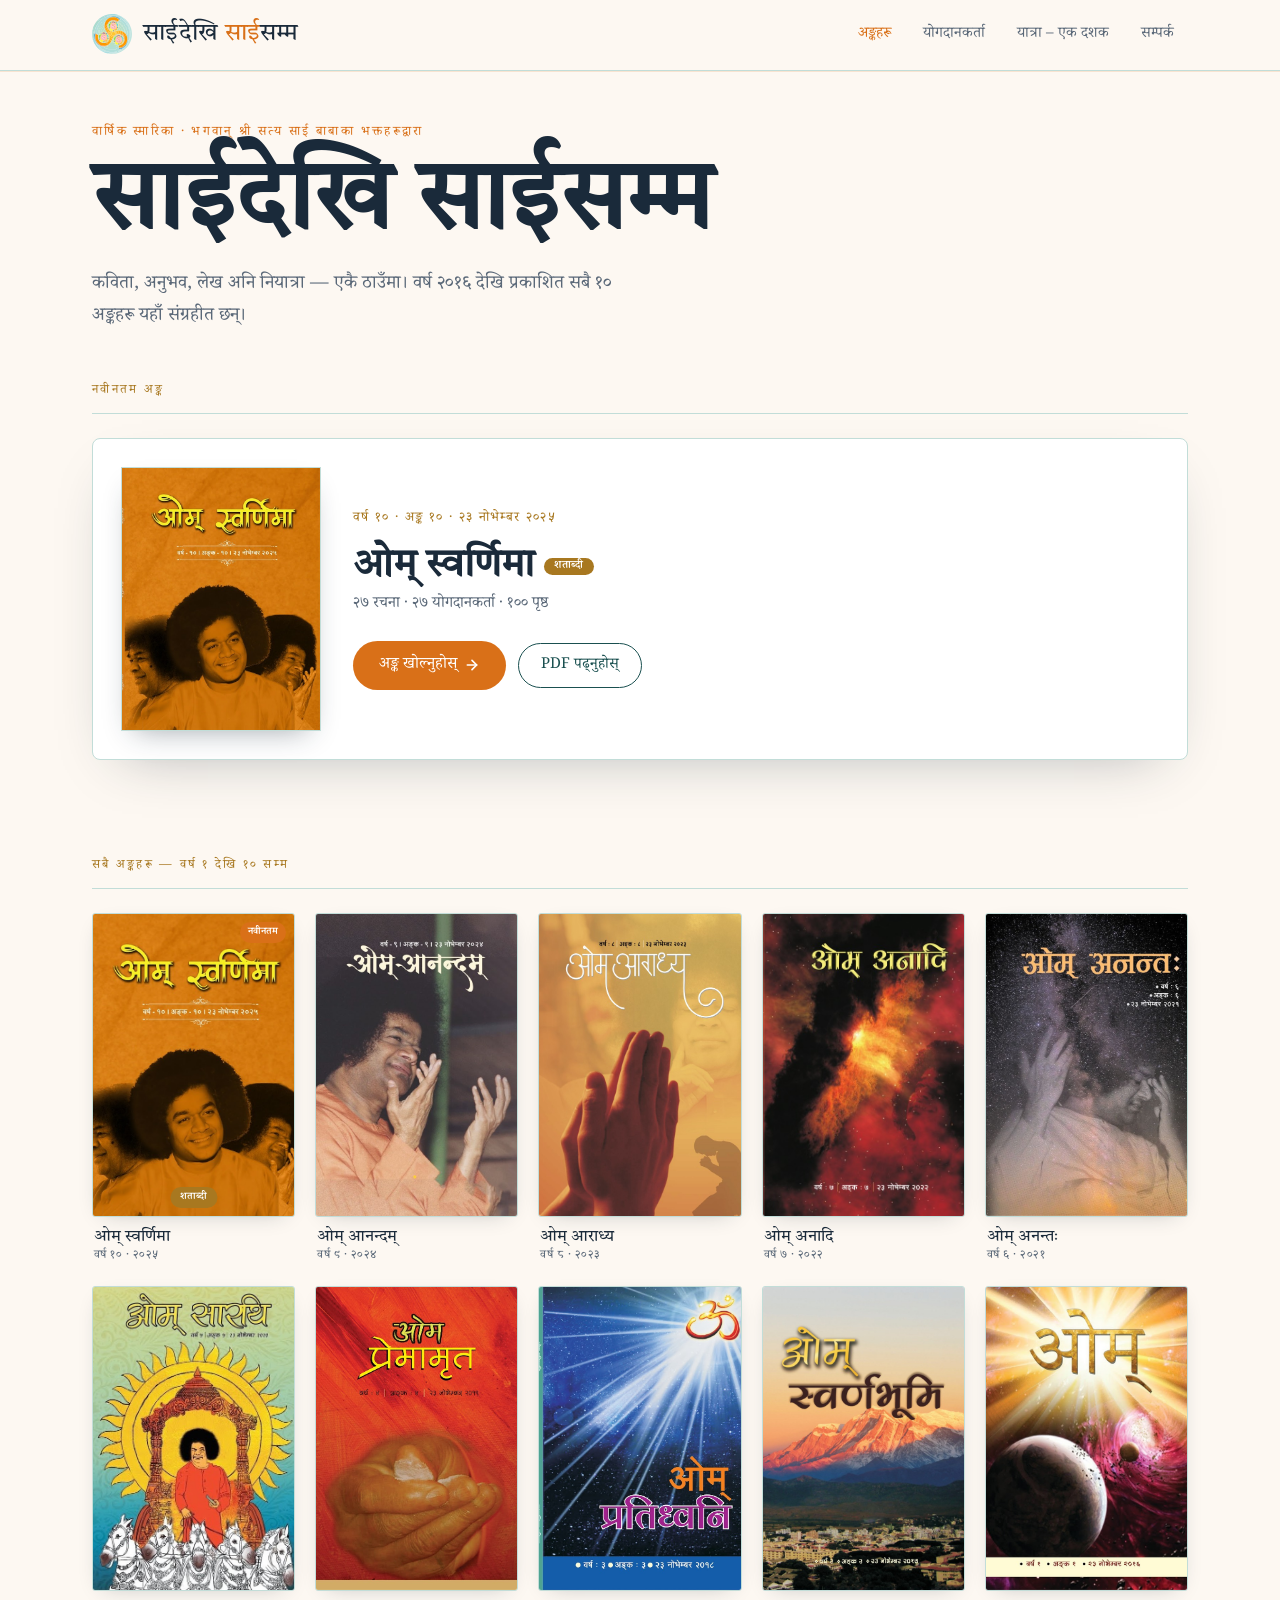
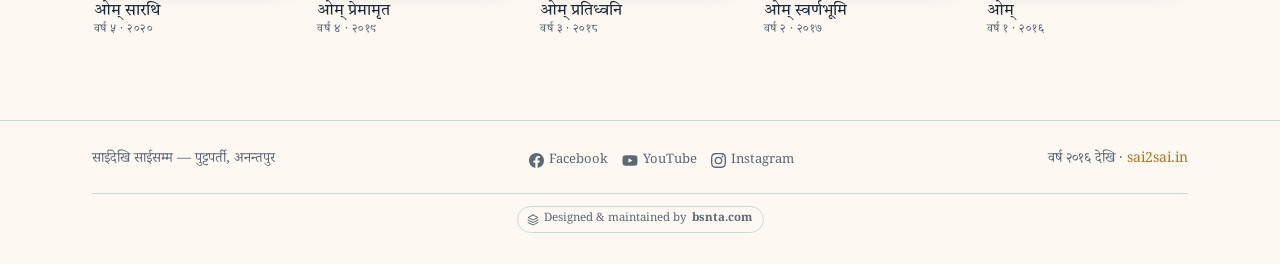
==== index.html @ 09e64514 "Add Contact Us page with spam-protected form - New "सम्पर्क" nav tab and #contact route - Form field" ====
<!DOCTYPE html>
<html lang="ne">
<head>
<!-- Google tag (gtag.js) -->
<script async src="https://www.googletagmanager.com/gtag/js?id=G-MQ3K1KY49F"></script>
<script>
  window.dataLayer = window.dataLayer || [];
  function gtag(){dataLayer.push(arguments);}
  gtag('js', new Date());

  gtag('config', 'G-MQ3K1KY49F');
</script>
<meta charset="UTF-8"/>
<meta name="viewport" content="width=device-width, initial-scale=1.0, viewport-fit=cover"/>
<meta name="description" content="साईदेखि साईसम्मको वार्षिक स्मारिका — भगवान् श्री सत्य साई बाबाका भक्तहरूका कविता, अनुभव, लेख अनि नियात्राको संग्रह। वर्ष २०१६ देखि प्रकाशित।"/>
<title>साईदेखि साईसम्म · sai2sai</title>
<link rel="icon" type="image/png" href="logo/sai2sai.png">
<link rel="preconnect" href="https://fonts.googleapis.com">
<link rel="preconnect" href="https://fonts.gstatic.com" crossorigin>
<link href="https://fonts.googleapis.com/css2?family=Tiro+Devanagari+Hindi:ital@0;1&family=Noto+Serif+Devanagari:wght@400;500;600;700&family=Fraunces:opsz,wght@9..144,500;9..144,600&display=swap" rel="stylesheet">
<style>
:root{
  --paper:#FDF8F2; --paper2:#EDF5F3; --card:#FFFFFF; --ink:#1A2A3A; --soft:#5A6878;
  --kumkum:#D97018; --indigo:#1A5050; --gold:#A87820; --line:#C2DDD8;
  --leaf:#3A8A50; --plum:#7040A0; --sky:#2870B8;
  --faint:rgba(26,42,58,.04);
}
*{box-sizing:border-box}
html{scroll-behavior:smooth}
body{margin:0;background:var(--paper);color:var(--ink);
  font-family:"Noto Serif Devanagari",serif;font-size:17.5px;line-height:1.7;-webkit-font-smoothing:antialiased}
@media(prefers-reduced-motion:reduce){html{scroll-behavior:auto}*{animation:none!important;transition:none!important}}
:focus-visible{outline:2px solid var(--kumkum);outline-offset:3px;border-radius:2px}
.deva-display{font-family:"Tiro Devanagari Hindi","Noto Serif Devanagari",serif}
.wrap{max-width:1140px;margin:0 auto;padding:0 22px}

/* ── Header ── */
header.site{
  border-bottom:2px solid var(--line);
  border-bottom-color:transparent;
  background:rgba(253,248,242,.96);
  backdrop-filter:blur(10px);
  position:sticky;top:0;z-index:200;
  box-shadow:0 1px 0 0 var(--line), 0 2px 0 0 rgba(217,112,24,.15);
}
.site-in{display:flex;align-items:center;justify-content:space-between;gap:14px;
  max-width:1140px;margin:0 auto;padding:14px 22px;flex-wrap:wrap}
.brand{display:flex;align-items:center;gap:11px;background:none;border:none;cursor:pointer;
  color:inherit;padding:0;font-family:inherit}
.logo-mark{flex-shrink:0;display:flex;align-items:center}
.mark{font-family:"Tiro Devanagari Hindi","Noto Serif Devanagari",serif;font-size:clamp(17px,2.2vw,24px);letter-spacing:.3px}
.mark .two{color:var(--kumkum)}
.mark-sub{font-family:"Tiro Devanagari Hindi",serif;font-size:18px;color:var(--indigo);
  border-left:1px solid var(--line);padding-left:11px;margin-left:2px}

/* ── Footer ── */
footer.site{border-top:1px solid var(--line);padding:28px 0;color:var(--soft);font-size:14px}
footer.site .wrap{display:flex;justify-content:space-between;align-items:center;gap:12px;flex-wrap:wrap}
footer a{color:var(--gold);text-decoration:none}
footer a:hover{text-decoration:underline}
.footer-social{display:flex;gap:14px;align-items:center}
.footer-social a{color:var(--soft);display:inline-flex;align-items:center;gap:5px;
  font-size:13px;transition:color .15s;text-decoration:none!important}
.footer-social a:hover{color:var(--kumkum)}
.footer-social svg{flex-shrink:0}

.designer-pill{display:inline-flex;align-items:center;gap:5px;font-size:11.5px;
  color:var(--soft);text-decoration:none!important;border:1px solid var(--line);
  border-radius:20px;padding:3px 11px 3px 9px;transition:background .15s,color .15s,border-color .15s}
.designer-pill:hover{background:rgba(168,120,32,.07);color:var(--gold)!important;border-color:var(--gold)}
.footer-designer{width:100%;text-align:center;margin-top:8px;padding-top:12px;border-top:1px solid var(--line)}

/* ── Genre chips ── */
.chip{display:inline-block;font-size:12.5px;line-height:1;padding:5px 10px 6px;
  border-radius:100px;letter-spacing:.02em;white-space:nowrap;
  font-family:"Noto Serif Devanagari",serif;font-weight:500}
.g-लेख{background:rgba(26,80,80,.10);color:var(--indigo)}
.g-कविता{background:rgba(217,112,24,.10);color:var(--kumkum)}
.g-अनुभव{background:rgba(58,138,80,.13);color:var(--leaf)}
.g-चिन्तन{background:rgba(168,120,32,.15);color:#8a6818}
.g-नियात्रा{background:rgba(40,112,184,.12);color:var(--sky)}
.g-अन्तर्वार्ता{background:rgba(112,64,160,.12);color:var(--plum)}
.g-सम्पादकीय,.g-प्रकाशकीय{background:rgba(90,104,120,.12);color:var(--soft)}

/* ── Buttons ── */
.btn{font-family:"Noto Serif Devanagari",serif;font-size:16px;background:var(--kumkum);
  color:#fff;border:none;padding:12px 26px;border-radius:100px;cursor:pointer;transition:.16s;
  display:inline-flex;align-items:center;gap:7px;text-decoration:none}
.btn:hover{background:#b85e10}
.btn-outline{font-family:"Noto Serif Devanagari",serif;font-size:15px;background:none;
  color:var(--indigo);border:1.5px solid var(--indigo);padding:10px 22px;border-radius:100px;
  cursor:pointer;transition:.16s;display:inline-flex;align-items:center;gap:6px;text-decoration:none}
.btn-outline:hover{background:var(--indigo);color:#fff}
.pdfbtn{font-family:"Noto Serif Devanagari",serif;font-size:15px;background:var(--indigo);
  color:#fff;border:none;padding:10px 22px;border-radius:100px;cursor:pointer;
  text-decoration:none;display:inline-flex;align-items:center;gap:6px}
.pdfbtn:hover{background:#0f3838}
button svg,a svg{vertical-align:-0.125em;flex-shrink:0}
.btn-row{display:flex;gap:12px;flex-wrap:wrap;align-items:center}
.back{background:none;border:none;color:var(--kumkum);font-family:"Noto Serif Devanagari",serif;
  font-size:15px;cursor:pointer;padding:4px 0;display:inline-flex;align-items:center;gap:4px}
.back:hover{text-decoration:underline}

/* ── Animation ── */
.fade{animation:fadeIn .34s ease}
@keyframes fadeIn{from{opacity:0;transform:translateY(6px)}to{opacity:1;transform:none}}

/* ══════════════ SHELF ══════════════ */
.shelf-hero{padding:52px 0 36px}
.kicker{font-size:13px;letter-spacing:.18em;color:var(--kumkum);margin:0 0 12px;text-transform:uppercase}
.shelf-hero h1{font-family:"Tiro Devanagari Hindi",serif;font-size:clamp(52px,8vw,96px);
  line-height:1;margin:0;letter-spacing:.5px}
.shelf-hero .lead{max-width:56ch;color:var(--soft);margin:18px 0 0;font-size:18.5px}

/* Featured card */
.feat-card{display:grid;grid-template-columns:200px 1fr;gap:32px;
  background:var(--card);border:1px solid var(--line);border-radius:8px;
  box-shadow:0 20px 56px -30px rgba(26,42,58,.38);padding:28px;
  align-items:center;margin-bottom:40px}
.feat-card .cov{width:100%;display:block;border:1px solid var(--line);
  box-shadow:0 12px 28px -14px rgba(26,42,58,.45)}
.feat-card h2{font-family:"Tiro Devanagari Hindi",serif;font-size:38px;margin:0 0 6px;line-height:1.05}
.feat-card .vol-label{font-size:13.5px;letter-spacing:.1em;color:var(--gold);margin:0 0 16px}
.feat-card .stats{color:var(--soft);font-size:15.5px;margin:0 0 22px}

/* Badges */
.badge{display:inline-block;font-size:11px;padding:3px 10px;border-radius:100px;
  letter-spacing:.06em;margin-left:10px;vertical-align:middle;
  font-family:"Noto Serif Devanagari",serif;font-weight:600}
.badge-new{background:var(--kumkum);color:#fff}
.badge-centenary{background:var(--gold);color:#fff}

/* Volume grid */
.vols-section{padding-bottom:80px}
.section-label{font-size:12.5px;letter-spacing:.18em;color:var(--gold);
  border-bottom:1px solid var(--line);padding-bottom:10px;margin-bottom:24px;text-transform:uppercase}
.vols-grid{display:grid;grid-template-columns:repeat(5,1fr);gap:20px}
.vol-card{background:none;border:none;cursor:pointer;padding:0;
  text-align:left;font-family:inherit;color:inherit;display:flex;flex-direction:column}
.vol-card:hover .vol-thumb{transform:translateY(-4px);box-shadow:0 18px 44px -18px rgba(26,42,58,.45)}
.vol-thumb{width:100%;aspect-ratio:2/3;background:var(--paper2);border:1px solid var(--line);
  overflow:hidden;transition:transform .22s,box-shadow .22s;border-radius:3px;
  box-shadow:0 6px 22px -12px rgba(26,42,58,.32);position:relative}
.vol-thumb img{width:100%;height:100%;object-fit:cover;display:block}
.vol-sticker{position:absolute;top:8px;right:8px;font-size:10px;padding:3px 8px;
  border-radius:100px;font-family:"Noto Serif Devanagari",serif;font-weight:600}
.vol-sticker-c{position:absolute;bottom:8px;left:50%;transform:translateX(-50%);
  font-size:10px;padding:3px 10px;border-radius:100px;
  font-family:"Noto Serif Devanagari",serif;font-weight:600;white-space:nowrap}
.vol-info-chip{padding:10px 2px 0}
.vol-info-chip .vi-num{font-family:"Tiro Devanagari Hindi",serif;font-size:16px;color:var(--ink);line-height:1.25}
.vol-info-chip .vi-year{font-size:12px;color:var(--soft);letter-spacing:.04em}
.vol-info-chip .vi-tag{font-size:11px;color:var(--leaf);margin-top:3px;letter-spacing:.01em}

/* ══════════════ VOLUME VIEW ══════════════ */
.back-bar{padding:16px 0 4px}
.reader{display:grid;grid-template-columns:360px 1fr;gap:40px;
  padding:6px 0 80px;align-items:start}
.toc{position:sticky;top:68px;max-height:calc(100vh - 88px);
  overflow-y:auto;scrollbar-width:thin;scrollbar-color:var(--line) transparent}
.toc .yr{font-family:"Tiro Devanagari Hindi",serif;font-size:34px;line-height:1.1;color:var(--ink)}
.toc .vr{font-size:13px;letter-spacing:.1em;color:var(--gold);margin:4px 0 6px}
.toc .meta{font-size:14px;color:var(--soft);margin-bottom:14px}
.toc-actions{display:flex;gap:8px;margin-bottom:16px;flex-wrap:wrap}
.toc-label{font-size:12px;letter-spacing:.18em;color:var(--gold);
  border-bottom:1px solid var(--line);padding-bottom:8px;margin:16px 0 4px;text-transform:uppercase}
.toc-list{list-style:none;margin:0;padding:0}
.ti{border:none;background:none;width:100%;text-align:left;font-family:inherit;color:inherit;
  cursor:pointer;padding:9px 10px 10px 12px;display:grid;
  grid-template-columns:32px 1fr;gap:10px;border-left:2px solid transparent;transition:.14s}
.ti:hover{background:var(--paper2)}
.ti[aria-current="true"]{border-left-color:var(--kumkum);background:var(--paper2)}
.ti .pg{font-family:"Tiro Devanagari Hindi",serif;font-size:15px;color:var(--gold);
  text-align:right;padding-top:2px}
.ti .tt{font-size:15.5px;line-height:1.35}
.ti .au{display:block;font-size:13px;color:var(--soft);margin-top:2px}
.ti .cw{display:flex;align-items:baseline;gap:8px;flex-wrap:wrap}

/* Colophon — field list in the credits card */
.colophon{margin:0;padding:0}
.colo-row{padding:6px 0;border-bottom:1px solid var(--line);display:flex;flex-direction:column;gap:2px}
.colo-key{font-size:10px;letter-spacing:.14em;color:var(--gold);text-transform:uppercase;
  font-family:"Noto Serif Devanagari",serif}
.colo-val{font-size:13px;color:var(--ink);line-height:1.5}
/* Credits card — separate block below the article, pinned to the right column */
.reader-colo{grid-column:2;padding:18px clamp(14px,3vw,32px) 20px;
  border:1px solid var(--line);border-radius:6px;background:var(--paper2)}
/* Colophon inside no-articles panel */
.na-body .colophon{margin-top:20px;padding-top:16px;border-top:1px solid var(--line)}

/* Article page */
.page{background:var(--card);border:1px solid var(--line);border-radius:6px;
  box-shadow:0 18px 50px -30px rgba(26,42,58,.38);
  padding:28px clamp(16px,3.5vw,42px) 32px;scroll-margin-top:76px}

/* Minimal article prev/next nav */
.art-nav{display:flex;justify-content:space-between;gap:10px;
  margin-top:22px;padding-top:14px;border-top:1px solid var(--line)}
.art-navbtn{background:none;border:none;color:var(--soft);cursor:pointer;
  font-family:"Noto Serif Devanagari",serif;font-size:13px;padding:2px 0;
  display:flex;align-items:center;gap:5px;transition:color .15s;max-width:47%;line-height:1.35}
.art-navbtn:hover:not(:disabled){color:var(--kumkum)}
.art-navbtn:disabled{opacity:.22;cursor:default;pointer-events:none}
.art-navbtn .ant{overflow:hidden;text-overflow:ellipsis;white-space:nowrap}
.art-navbtn.next{text-align:right;justify-content:flex-end}
.art-head{border-bottom:1px solid var(--line);padding-bottom:24px;margin-bottom:28px;overflow:hidden}
.art-pg{float:right;font-family:"Tiro Devanagari Hindi",serif;color:var(--gold);font-size:16px}
.art-title{font-family:"Tiro Devanagari Hindi",serif;font-size:clamp(26px,4.2vw,44px);
  line-height:1.12;margin:14px 0 14px;letter-spacing:.3px}
.art-by{font-size:18px;color:var(--indigo)}
.art-by b{font-family:"Tiro Devanagari Hindi",serif;font-weight:400}
.art-place{color:var(--soft);font-size:15px;margin-top:2px}

/* PDF view within article */
.pdf-view{display:flex;flex-direction:column;align-items:center;gap:16px;
  padding:36px 0 28px;text-align:center}
.pdf-icon{opacity:.45;line-height:1;display:flex;justify-content:center;color:var(--kumkum)}
.pdf-note{font-size:15.5px;color:var(--soft);max-width:46ch;line-height:1.65;margin:0}

/* No-content panel */
.no-articles{padding:40px 32px;background:var(--card);border:1px solid var(--line);border-radius:6px;
  box-shadow:0 18px 50px -30px rgba(26,42,58,.38);display:flex;gap:34px;align-items:flex-start}
.na-cover{flex-shrink:0;width:160px}
.na-cover img{width:100%;display:block;border:1px solid var(--line);
  box-shadow:0 8px 20px -12px rgba(26,42,58,.40)}
.na-body h2{font-family:"Tiro Devanagari Hindi",serif;font-size:34px;margin:0 0 6px;line-height:1.1}
.na-label{font-size:13.5px;letter-spacing:.1em;color:var(--gold);margin-bottom:4px}
.na-desc{font-size:16px;color:var(--soft);line-height:1.65;margin:0 0 22px}
.na-soon{margin-top:28px;padding-top:24px;border-top:1px solid var(--line);
  display:flex;gap:18px;align-items:flex-start}
.na-soon .om{font-family:"Tiro Devanagari Hindi",serif;font-size:36px;
  color:var(--kumkum);opacity:.35;line-height:1;flex-shrink:0}
.na-soon-text h3{font-family:"Tiro Devanagari Hindi",serif;font-size:22px;color:var(--ink);margin:0 0 6px}
.na-soon-text p{font-size:15px;color:var(--soft);margin:0;line-height:1.6}


/* ══════════════ CONTRIBUTORS ══════════════ */
.contrib{display:grid;grid-template-columns:280px 1fr;gap:40px;padding:16px 0 80px;align-items:start}
.az{position:sticky;top:68px}
.az h2{font-family:"Tiro Devanagari Hindi",serif;font-size:32px;margin:0 0 4px}
.az .hint{color:var(--soft);font-size:14px;margin:0 0 16px;line-height:1.6}
.az-list{list-style:none;margin:0;padding:0;
  max-height:calc(100vh - 260px);overflow-y:auto;scrollbar-width:thin;scrollbar-color:var(--line) transparent}
.azi{border:none;background:none;width:100%;text-align:left;cursor:pointer;color:inherit;
  font-family:inherit;padding:10px 0;border-bottom:1px solid var(--line);transition:.14s;
  display:flex;justify-content:space-between;align-items:baseline;gap:8px}
.azi:hover{padding-left:6px;color:var(--kumkum)}
.azi[aria-current="true"]{color:var(--kumkum)}
.azi .nm{font-family:"Tiro Devanagari Hindi",serif;font-size:18px}
.azi .ct{font-size:12px;color:var(--soft);white-space:nowrap}
.azi .pl{font-size:12.5px;color:var(--soft);flex-shrink:0;max-width:120px;overflow:hidden;text-overflow:ellipsis;white-space:nowrap}
.mala{display:flex;flex-direction:column;gap:4px}
.who{font-family:"Tiro Devanagari Hindi",serif;font-size:36px;margin:0 0 2px;line-height:1.1}
.who-pl{color:var(--soft);font-size:15px;margin:0 0 2px}
.who-n{font-size:14px;color:var(--gold);letter-spacing:.06em;margin:0 0 22px}
.thread{display:flex;flex-direction:column;gap:12px}
.bead{background:var(--card);border:1px solid var(--line);padding:16px 20px;
  text-align:left;cursor:pointer;font-family:inherit;color:inherit;transition:.15s;
  border-radius:5px;width:100%}
.bead:hover{border-color:var(--kumkum);box-shadow:0 4px 14px -8px rgba(217,112,24,.28)}
.bt{font-family:"Tiro Devanagari Hindi",serif;font-size:20px;margin:6px 0 6px;line-height:1.25}
.bm{font-size:13px;color:var(--soft)}

/* ══════════════ RESPONSIVE ══════════════ */
/* TOC list section — groups label + article list */
.toc-list-section{margin-top:18px}

@media(max-width:960px){
  .vols-grid{grid-template-columns:repeat(3,1fr);gap:14px}
  /* Dissolve <aside class="toc"> so its children become flex items of .reader */
  .reader{display:flex;flex-direction:column;gap:20px;padding:6px 0 60px}
  .toc{display:contents}
  /* Article comes before the TOC list on mobile */
  .page{order:5}
  .reader-colo{order:6}
  .toc-list-section{order:10;margin-top:0;border-top:1px solid var(--line);padding-top:16px}
  .contrib{grid-template-columns:1fr}
  .az{position:static}
  .az-list{max-height:280px}
}
@media(max-width:640px){
  .vols-grid{grid-template-columns:repeat(2,1fr);gap:12px}
  .feat-card{grid-template-columns:110px 1fr;gap:16px;padding:18px}
  .feat-card h2{font-size:22px}
  .no-articles{flex-direction:column}
  .na-cover{width:120px}
  .shelf-hero{padding:36px 0 24px}
  .nav-journey-label{display:none}
  .nav-journey-short{display:inline!important}
}

/* ══════════════ PDF READER ══════════════ */
.pdf-layout{display:grid;grid-template-columns:1fr 300px;grid-template-rows:1fr;height:calc(100vh - 62px);overflow:hidden}
.pdf-main{grid-column:1;grid-row:1}
.pdf-sidebar{grid-column:2;grid-row:1;overflow:hidden;border-left:1px solid var(--line);background:var(--card);display:flex;flex-direction:column}
.pdf-sb-head{padding:16px 18px 12px;border-bottom:1px solid var(--line);flex-shrink:0}
.pdf-sb-title{font-family:"Tiro Devanagari Hindi",serif;font-size:16px;color:var(--ink);margin:0 0 3px;line-height:1.2}
.pdf-sb-sub{font-size:13px;color:var(--soft);margin:0}
.pdf-sb-filter{padding:10px 14px;border-bottom:1px solid var(--line);flex-shrink:0}
.pdf-sb-filter select{width:100%;font-size:13.5px;padding:6px 10px;border:1px solid var(--line);
  border-radius:8px;background:var(--paper);color:var(--ink);font-family:"Noto Serif Devanagari",serif}
.pdf-toc{list-style:none;margin:0;padding:6px 0;overflow-y:auto;flex:1;
  scrollbar-width:thin;scrollbar-color:var(--line) transparent;
  -webkit-overflow-scrolling:touch}
.pdf-tg{padding:10px 16px 4px;font-size:11px;letter-spacing:.14em;color:var(--gold);
  text-transform:uppercase;font-family:"Noto Serif Devanagari",serif;flex-shrink:0}
.pdf-ti{display:flex;align-items:flex-start;gap:10px;padding:9px 14px 9px 12px;
  cursor:pointer;border:none;background:none;width:100%;text-align:left;
  border-left:3px solid transparent;transition:.15s;color:inherit;font-family:inherit}
.pdf-ti:hover{background:var(--faint)}
.pdf-ti[aria-current="true"]{background:rgba(217,112,24,.08);border-left-color:var(--kumkum)}
.pdf-ti-body{flex:1;min-width:0}
.pdf-ti-title{font-size:14px;color:var(--ink);line-height:1.35;font-family:"Noto Serif Devanagari",serif}
.pdf-ti-auth{font-size:12px;color:var(--soft);margin-top:2px;white-space:nowrap;overflow:hidden;text-overflow:ellipsis}
.pdf-ti-pg{font-size:13px;color:var(--gold);flex-shrink:0;font-variant-numeric:tabular-nums;padding-top:1px}

.pdf-main{display:flex;flex-direction:column;overflow:hidden}
.pdf-bar{display:flex;align-items:center;gap:8px;padding:9px 14px;
  border-bottom:1px solid var(--line);background:var(--card);flex-shrink:0;flex-wrap:wrap}
.pdf-back{background:none;border:1px solid var(--line);color:var(--soft);
  font-size:13.5px;padding:5px 12px;border-radius:6px;cursor:pointer;
  font-family:"Noto Serif Devanagari",serif;transition:.15s;white-space:nowrap;
  display:inline-flex;align-items:center;gap:5px}
.pdf-back:hover{border-color:var(--ink);color:var(--ink)}
.pdf-pgnav{display:flex;align-items:center;gap:5px;margin-left:auto}
.pdf-pgbtn{width:30px;height:30px;border-radius:7px;border:1px solid var(--line);
  background:var(--card);color:var(--ink);cursor:pointer;font-size:17px;
  display:flex;align-items:center;justify-content:center;transition:.15s;line-height:1}
@media(hover:hover){.pdf-pgbtn:hover:not(:disabled){background:var(--indigo);color:#fff;border-color:var(--indigo)}}
.pdf-pgbtn:active:not(:disabled){background:var(--indigo);color:#fff;border-color:var(--indigo)}
.pdf-pgbtn:disabled{opacity:.28;cursor:default}
.pdf-pginput{width:46px;text-align:center;border:1px solid var(--line);border-radius:6px;
  padding:5px 4px;font-size:14px;background:var(--paper);color:var(--ink);
  font-family:"Noto Serif Devanagari",serif}
.pdf-pgtotal{font-size:13.5px;color:var(--soft);white-space:nowrap}
.pdf-zoom{display:flex;align-items:center;gap:5px;margin-left:10px}
.pdf-zbtn{width:28px;height:28px;border-radius:6px;border:1px solid var(--line);
  background:var(--card);color:var(--ink);cursor:pointer;font-size:15px;
  display:flex;align-items:center;justify-content:center;transition:.15s;line-height:1}
@media(hover:hover){.pdf-zbtn:hover{background:var(--paper2)}}
.pdf-zbtn:active{background:var(--paper2)}
.pdf-zlabel{font-size:12.5px;color:var(--soft);min-width:38px;text-align:center}
.pdf-fitbtn{font-size:11px;padding:0 8px;width:auto;letter-spacing:.04em}
.pdf-zbtn:disabled{opacity:.28;cursor:default}

/* article breadcrumb in toolbar */
.pdf-crumb{flex:1;min-width:0;font-size:12.5px;color:var(--soft);overflow:hidden;
  text-overflow:ellipsis;white-space:nowrap;text-align:center;padding:0 6px;
  font-family:"Noto Serif Devanagari",serif}
.pdf-crumb-genre{font-size:10.5px;color:var(--gold);margin-right:5px;
  letter-spacing:.06em;font-family:"Noto Serif Devanagari",serif;opacity:.85}

/* sidebar collapse toggle */
.pdf-sbtoggle{width:28px;height:28px;border-radius:6px;border:1px solid var(--line);
  background:var(--card);color:var(--soft);cursor:pointer;font-size:13px;
  display:flex;align-items:center;justify-content:center;transition:.15s;line-height:1;flex-shrink:0}
.pdf-sbtoggle:hover{background:var(--paper2);color:var(--ink)}
.pdf-layout.sb-hidden{grid-template-columns:1fr}
.pdf-layout.sb-hidden .pdf-sidebar{display:none}

/* reading progress bar */
.pdf-progress{height:3px;background:var(--line);flex-shrink:0;overflow:hidden}
.pdf-progress-bar{height:100%;background:var(--kumkum);width:0%;
  transition:width .3s ease;border-radius:0 2px 2px 0}

/* ── Page turn animation ── */
.pdf-canvas-area{flex:1;overflow:auto;background:var(--paper2);display:flex;
  justify-content:center;align-items:flex-start;padding:28px 20px}

/* ── Desktop side prev/next nav ── */
.pdf-canvas-outer{display:flex;flex-direction:row;flex:1;overflow:hidden;background:var(--paper2)}
.pdf-sidenav{flex-shrink:0;width:52px;height:96px;align-self:center;
  border:none;border-radius:12px;
  background:var(--card);color:var(--ink);
  cursor:pointer;
  display:flex;align-items:center;justify-content:center;
  font-size:26px;
  box-shadow:0 2px 16px rgba(0,0,0,.18);
  transition:background .15s,color .15s,box-shadow .15s,opacity .15s;
  opacity:.88;margin:0 10px}
.pdf-sidenav:hover:not(:disabled){opacity:1;background:var(--gold);color:#fff;box-shadow:0 4px 22px rgba(0,0,0,.26)}
.pdf-sidenav:disabled{opacity:.22;cursor:default}
@media(max-width:800px){.pdf-sidenav{display:none}.pdf-canvas-outer{display:contents}}
.pdf-flip-stage{display:grid;perspective:1200px;flex-shrink:0}
.pdf-page-wrap{grid-area:1/1;position:relative;backface-visibility:hidden;
  box-shadow:0 6px 32px -8px rgba(26,42,58,.50);background:#fff;line-height:0}
.pdf-page-wrap canvas{display:block}
/* old page folds away, revealing new page beneath — like a real book */
@keyframes pdf-exit-fwd{
  0%  {transform:rotateY(0deg);opacity:1}
  80% {opacity:1}
  100%{transform:rotateY(-90deg);opacity:0}
}
@keyframes pdf-exit-bwd{
  0%  {transform:rotateY(0deg);opacity:1}
  80% {opacity:1}
  100%{transform:rotateY(90deg);opacity:0}
}
.pdf-turn-exit-fwd{animation:pdf-exit-fwd .4s ease-in both;transform-origin:left center}
.pdf-turn-exit-bwd{animation:pdf-exit-bwd .4s ease-in both;transform-origin:right center}
.pdf-loading{display:flex;flex-direction:column;align-items:center;justify-content:center;
  gap:18px;color:var(--soft);font-size:15px;min-height:300px}
.pdf-spinner{width:34px;height:34px;border:3px solid var(--line);
  border-top-color:var(--kumkum);border-radius:50%;animation:pdfSpin .65s linear infinite}
@keyframes pdfSpin{to{transform:rotate(360deg)}}
.pdf-err{text-align:center;color:var(--kumkum);font-size:15px;padding:48px 24px}
.pdf-err .ei{font-size:42px;margin-bottom:14px;opacity:.5}

/* Hide site header in PDF view on mobile to maximise canvas space */
@media(max-width:800px){
  body.in-pdf header.site{display:none}
  body.in-pdf .pdf-layout{height:100vh;height:100dvh}
}

@media(max-width:800px){
  .pdf-layout{grid-template-columns:1fr;grid-template-rows:1fr clamp(240px,36vw,290px)}
  .pdf-main{grid-column:1;grid-row:1}
  .pdf-sidebar{grid-column:1;grid-row:2;border-left:none;border-top:1px solid var(--line)}
  .pdf-sb-head{display:block;padding:9px 14px 7px}
  .pdf-sb-head .pdf-sb-sub{display:none}
  .pdf-sb-filter{display:none}
  .pdf-zoom .pdf-zlabel,.pdf-zoom .pdf-fitbtn{display:none}
  .pdf-crumb{display:none}
}
@media(max-width:480px){
  .pdf-layout{grid-template-rows:1fr 220px}
  .pdf-bar{padding:7px 10px;gap:5px}
  .pdf-canvas-area{padding:14px 6px}
  .pdf-fullbtn{width:34px;height:34px}
}

/* ── PDF fullpage mode ── */
.pdf-layout.fullpage{
  grid-template-columns:1fr 300px;
  grid-template-rows:1fr;
  position:fixed;inset:0;z-index:300;
  height:100vh;height:100dvh}
.pdf-layout.fullpage .pdf-sidebar{display:flex}
.pdf-layout.fullpage .pdf-bar{display:none}
.pdf-layout.fullpage .pdf-canvas-area{
  padding:max(12px,env(safe-area-inset-top,0px)) max(12px,env(safe-area-inset-right,0px)) 80px max(12px,env(safe-area-inset-left,0px))
}
/* TOC hidden state in fullpage */
.pdf-layout.fullpage.sb-hidden{grid-template-columns:1fr}
.pdf-layout.fullpage.sb-hidden .pdf-sidebar{display:none}
/* Mobile fullpage: full-width canvas, TOC via drawer overlay */
@media(max-width:800px){
  .pdf-layout.fullpage{grid-template-columns:1fr}
  .pdf-layout.fullpage .pdf-sidebar{display:none}
}
.pdf-fullbtn{width:28px;height:28px;border-radius:6px;border:1px solid var(--line);
  background:var(--card);color:var(--soft);cursor:pointer;font-size:14px;
  display:flex;align-items:center;justify-content:center;transition:.15s;line-height:1;
  margin-left:2px;flex-shrink:0}
.pdf-fullbtn:hover{background:var(--paper2);color:var(--ink)}
.pdf-sep{width:1px;height:18px;background:var(--line);flex-shrink:0;margin:0 2px}
@media(max-width:800px){.pdf-sep{display:none}}

/* Float nav pill (shown only in fullpage) */
.pdf-float-nav{position:fixed;
  bottom:max(28px, calc(env(safe-area-inset-bottom, 0px) + 14px));
  left:50%;transform:translateX(-50%);
  display:flex;align-items:center;gap:6px;
  background:rgba(26,42,58,.90);backdrop-filter:blur(10px);-webkit-backdrop-filter:blur(10px);
  border-radius:100px;padding:8px 14px;z-index:310;
  opacity:0;pointer-events:none;
  transition:opacity .25s, left .28s ease;
  max-width:calc(100vw - 24px);overflow:hidden}
@media(min-width:801px){
  .pdf-layout.fullpage:not(.sb-hidden) .pdf-float-nav{left:calc(50% - 150px)}
}
.pdf-float-nav.visible{opacity:1;pointer-events:auto}
.pfn-btn{width:34px;height:34px;border-radius:50%;border:none;
  background:rgba(255,255,255,.12);color:#e8f4f2;cursor:pointer;
  font-size:18px;display:flex;align-items:center;justify-content:center;transition:.15s;line-height:1}
@media(hover:hover){.pfn-btn:hover:not(:disabled){background:rgba(255,255,255,.24)}}
.pfn-btn:active:not(:disabled){background:rgba(255,255,255,.24)}
.pfn-btn:disabled{opacity:.28;cursor:default}
.pfn-input{width:42px;text-align:center;background:rgba(255,255,255,.1);
  color:#e8f4f2;border:1px solid rgba(255,255,255,.2);border-radius:8px;
  padding:5px 4px;font-size:14px;font-family:"Noto Serif Devanagari",serif}
.pfn-of{font-size:13px;color:rgba(220,242,240,.7);white-space:nowrap}
.pfn-sep{width:1px;height:20px;background:rgba(255,255,255,.18);margin:0 4px}
.pfn-toc-btn{font-size:13px;color:rgba(220,242,240,.85);background:none;border:none;
  cursor:pointer;padding:4px 10px;border-radius:20px;font-family:"Noto Serif Devanagari",serif;
  transition:.15s;white-space:nowrap;min-width:34px;min-height:34px;
  display:flex;align-items:center;gap:4px}
.pfn-toc-btn:hover{background:rgba(255,255,255,.14)}
.pfn-toc-label{display:inline}
.pfn-exit{font-size:18px;color:rgba(220,242,240,.7);background:none;border:none;
  cursor:pointer;padding:2px 4px;border-radius:20px;transition:.15s;line-height:1}
.pfn-exit:hover{color:#e8f4f2}
.pfn-zm{font-size:20px;width:30px;height:30px}
.pfn-fit{font-size:11px;font-weight:700;letter-spacing:.04em;color:rgba(220,242,240,.85);
  background:rgba(255,255,255,.1);border:1px solid rgba(255,255,255,.2);border-radius:8px;
  cursor:pointer;padding:3px 8px;white-space:nowrap;transition:.15s;line-height:1}
.pfn-fit:hover{background:rgba(255,255,255,.22)}

/* TOC drawer */
.pdf-toc-drawer{position:fixed;top:0;right:0;width:min(340px,92vw);height:100vh;height:100dvh;
  background:var(--card);border-left:1px solid var(--line);
  z-index:320;transform:translateX(100%);transition:transform .28s cubic-bezier(.25,.8,.25,1);
  display:flex;flex-direction:column;overflow:hidden;
  padding-top:env(safe-area-inset-top,0px);
  padding-bottom:env(safe-area-inset-bottom,0px)}
.pdf-toc-drawer.open{transform:none}
.pdf-drawer-head{display:flex;align-items:center;justify-content:space-between;
  padding:14px 18px;border-bottom:1px solid var(--line);flex-shrink:0}
.pdf-drawer-title{font-family:"Tiro Devanagari Hindi",serif;font-size:16px;margin:0;color:var(--ink)}
.pdf-drawer-close{background:none;border:none;cursor:pointer;font-size:22px;line-height:1;
  color:var(--soft);padding:4px;border-radius:6px;transition:.15s}
.pdf-drawer-close:hover{color:var(--ink)}
.pdf-drawer-overlay{position:fixed;inset:0;background:rgba(26,42,58,.36);
  z-index:315;opacity:0;pointer-events:none;transition:opacity .25s}
.pdf-drawer-overlay.open{opacity:1;pointer-events:auto}
@media(max-width:420px){
  .pfn-toc-label{display:none}
  .pfn-input{width:36px}
  .pfn-of{font-size:12px}
  .pdf-float-nav{gap:4px;padding:8px 10px}
}

/* ── Header Nav Tabs ── */
.site-nav{display:flex;gap:4px;align-items:center}
.nav-tab{font-family:"Noto Serif Devanagari",serif;font-size:15px;background:none;border:none;
  cursor:pointer;color:var(--soft);padding:7px 14px;border-radius:100px;transition:.15s;
  display:inline-flex;align-items:center;gap:5px}
.nav-tab:hover{color:var(--ink);background:rgba(26,42,58,.06)}
.nav-tab[aria-current="true"]{color:var(--kumkum)}
.nav-journey-short{display:none}

/* ══════════════ ALL CONTRIBUTORS ══════════════ */
.caz-search{width:100%;border:1px solid var(--line);border-radius:8px;padding:8px 12px;
  font-size:14.5px;font-family:"Noto Serif Devanagari",serif;background:var(--paper);
  color:var(--ink);margin-bottom:12px;box-sizing:border-box}
.caz-search:focus{outline:2px solid var(--kumkum);outline-offset:2px}
.caz-empty{padding:14px 4px;font-size:14px;color:var(--soft);text-align:center}
.cpro-panel{display:flex;flex-direction:column}
.cpro-head{display:flex;gap:22px;align-items:flex-start;margin-bottom:24px;padding-bottom:20px;border-bottom:1px solid var(--line)}
.cpro-cover{flex-shrink:0;width:88px}
.cpro-cover img{width:100%;aspect-ratio:2/3;object-fit:cover;display:block;border:1px solid var(--line);
  box-shadow:0 6px 18px -10px rgba(26,42,58,.40)}
.cpro-meta{flex:1;min-width:0}
.cpro-name{font-family:"Tiro Devanagari Hindi",serif;font-size:34px;line-height:1.1;margin:0 0 4px}
.cpro-pl{color:var(--soft);font-size:15px;margin:0 0 4px}
.cpro-stat{font-size:13.5px;color:var(--gold);letter-spacing:.05em;margin:0}
.vol-grp{margin-bottom:8px}
.vol-grp-hd{font-size:11.5px;letter-spacing:.16em;color:var(--gold);text-transform:uppercase;
  padding:16px 0 8px;border-top:1px solid var(--line);display:flex;align-items:baseline;gap:9px}
.vol-grp-hd .vgn{font-family:"Tiro Devanagari Hindi",serif;font-size:16px;color:var(--ink);
  letter-spacing:0;text-transform:none}
.vol-thread{display:flex;flex-direction:column;gap:10px;margin-bottom:6px}

/* ══════════════ JOURNEY / DECADE ══════════════ */
.journey-hero{padding:52px 0 40px;border-bottom:1px solid var(--line);margin-bottom:48px}
.journey-hero .kicker{margin-bottom:10px}
.journey-hero h1{font-family:"Tiro Devanagari Hindi",serif;font-size:clamp(34px,6vw,72px);
  line-height:1.05;margin:0 0 10px;letter-spacing:.4px}
.journey-hero .subtitle{font-family:"Tiro Devanagari Hindi",serif;font-size:clamp(20px,3vw,32px);
  color:var(--indigo);margin:0 0 18px;letter-spacing:.2px}
.journey-hero .lead{max-width:60ch;color:var(--soft);font-size:17px;margin:0}
.journey-wrap{max-width:780px;margin:0 auto;padding-bottom:80px}
.journey-section{margin-bottom:48px}
.journey-section h2{font-family:"Tiro Devanagari Hindi",serif;font-size:clamp(22px,3.2vw,32px);
  color:var(--indigo);margin:0 0 16px;line-height:1.2;padding-bottom:10px;border-bottom:2px solid var(--line)}
.journey-section h3{font-family:"Tiro Devanagari Hindi",serif;font-size:clamp(18px,2.4vw,24px);
  color:var(--ink);margin:28px 0 10px;line-height:1.25}
.journey-section p{margin:0 0 18px;color:var(--ink);line-height:1.85;font-size:17px}
.journey-section p:last-child{margin-bottom:0}
.timeline-entry{display:grid;grid-template-columns:130px 1fr;gap:20px;margin-bottom:28px;
  padding-bottom:28px;border-bottom:1px solid rgba(194,221,216,.5)}
.timeline-entry:last-child{border-bottom:none}
.te-date{padding-top:3px}
.te-date-chip{display:inline-block;background:rgba(217,112,24,.08);color:var(--kumkum);
  font-size:12.5px;padding:5px 10px 6px;border-radius:6px;line-height:1.35;
  font-family:"Noto Serif Devanagari",serif;letter-spacing:.01em}
.te-body p{margin:0 0 12px;font-size:16.5px;line-height:1.85;color:var(--ink)}
.te-body p:last-child{margin-bottom:0}
.journey-name-list{list-style:none;margin:12px 0 0;padding:0}
.journey-name-list li{padding:5px 0;font-size:16px;color:var(--ink);border-bottom:1px solid rgba(194,221,216,.4)}
.journey-name-list li:last-child{border-bottom:none}
.journey-name-list li::before{content:"·";color:var(--kumkum);margin-right:8px}
.om-series-grid{display:grid;grid-template-columns:repeat(auto-fill,minmax(200px,1fr));gap:14px;margin-top:20px}
.om-card{background:var(--card);border:1px solid var(--line);padding:16px 18px;
  border-radius:6px;position:relative;overflow:hidden;
  cursor:pointer;font-family:inherit;color:inherit;text-align:left;width:100%;
  transition:box-shadow .18s, border-color .15s, transform .18s}
.om-card:hover{border-color:var(--kumkum);box-shadow:0 6px 24px -12px rgba(26,42,58,.35);transform:translateY(-2px)}
.om-card::before{content:"";position:absolute;left:0;top:0;bottom:0;width:3px;background:var(--kumkum)}
.om-card-num{font-size:11.5px;letter-spacing:.14em;color:var(--gold);text-transform:uppercase;margin-bottom:4px}
.om-card-name{font-family:"Tiro Devanagari Hindi",serif;font-size:20px;color:var(--indigo);line-height:1.2;margin-bottom:3px}
.om-card-year{font-size:13.5px;color:var(--soft)}
.journey-sig{margin-top:48px;padding-top:30px;border-top:2px solid var(--line);text-align:right}
.journey-sig .sig-name{font-family:"Tiro Devanagari Hindi",serif;font-size:26px;color:var(--ink);margin:0 0 4px}
.journey-sig .sig-role{font-size:14.5px;color:var(--soft)}
.journey-colophon{background:rgba(200,238,232,.2);border:1px solid var(--line);
  padding:24px 28px;margin:32px 0;border-radius:6px}
.journey-colophon h3{font-family:"Tiro Devanagari Hindi",serif;font-size:20px;color:var(--indigo);
  margin:0 0 10px;border-bottom:none!important}
.journey-colophon p{font-size:15.5px;color:var(--soft);margin:0 0 10px;line-height:1.8}
.journey-colophon p:last-child{margin-bottom:0}
@media(max-width:640px){
  .timeline-entry{grid-template-columns:1fr}
  .te-date{padding-bottom:4px}
  .om-series-grid{grid-template-columns:repeat(2,1fr)}
  .journey-hero{padding:36px 0 28px}
}

/* ── Permalinks ── */
.nm-wrap{display:flex;align-items:baseline;gap:8px}
.perma{font-size:13px;text-decoration:none;color:var(--line);
  opacity:0;transition:opacity .15s,color .15s;flex-shrink:0;
  padding:2px 4px;border-radius:3px;line-height:1}
.perma:hover{color:var(--gold);opacity:1!important;background:rgba(168,120,32,.08)}
.nm-wrap:hover .perma{opacity:.55}
.art-head:hover .art-perma{opacity:.55}
.art-perma{font-size:13px;text-decoration:none;color:var(--line);
  opacity:0;transition:opacity .15s,color .15s;
  padding:2px 4px;border-radius:3px;line-height:1;margin-left:6px;vertical-align:middle}
.art-perma:hover{color:var(--gold);opacity:1!important;background:rgba(168,120,32,.08)}
.perma-copied{color:var(--leaf)!important;opacity:1!important}
@media(hover:none){.perma,.art-perma{opacity:.4}}

/* ══════════════════ CONTACT ══════════════════ */
.contact-wrap{max-width:680px;margin:0 auto;padding:52px 0 80px}
.contact-hero{margin-bottom:36px}
.contact-hero h1{font-family:"Tiro Devanagari Hindi",serif;font-size:clamp(32px,6vw,52px);margin:0 0 12px;line-height:1.1}
.contact-hero .lead{color:var(--soft);font-size:17px;max-width:56ch;margin:0}
.contact-card{background:var(--card);border:1px solid var(--line);border-radius:8px;
  box-shadow:0 18px 50px -30px rgba(26,42,58,.35);padding:32px clamp(20px,4vw,40px) 36px}
.cf-field{margin-bottom:22px}
.cf-label{display:block;font-size:13.5px;letter-spacing:.04em;color:var(--ink);font-weight:600;
  margin-bottom:6px;font-family:"Noto Serif Devanagari",serif}
.cf-req{color:var(--kumkum);margin-left:2px}
.cf-inp,.cf-ta{width:100%;font-family:"Noto Serif Devanagari",serif;font-size:16px;
  background:var(--paper);border:1.5px solid var(--line);border-radius:6px;
  padding:10px 14px;color:var(--ink);transition:border-color .16s,box-shadow .16s;
  -webkit-appearance:none;appearance:none}
.cf-inp:focus,.cf-ta:focus{outline:none;border-color:var(--kumkum);box-shadow:0 0 0 3px rgba(217,112,24,.14)}
.cf-ta{min-height:180px;resize:vertical;line-height:1.65}
.cf-hint{font-size:12.5px;color:var(--soft);margin-top:5px}
.cf-math{display:flex;align-items:center;gap:10px}
.cf-math-q{font-family:"Tiro Devanagari Hindi",serif;font-size:17px;color:var(--ink)}
.cf-math .cf-inp{width:90px;flex-shrink:0}
.cf-err{color:#c0392b;font-size:13.5px;margin-top:10px;padding:10px 14px;
  background:rgba(192,57,43,.07);border-radius:5px;border-left:3px solid #c0392b}
.cf-submit{width:100%;font-size:17px;padding:13px 28px;border-radius:8px;margin-top:8px;
  justify-content:center;cursor:pointer}
.cf-submit:disabled{opacity:.55;cursor:not-allowed}
.cf-success{text-align:center;padding:40px 20px}
.cf-success-icon{font-size:52px;margin-bottom:16px}
.cf-success h2{font-family:"Tiro Devanagari Hindi",serif;font-size:28px;margin:0 0 10px;color:var(--indigo)}
.cf-success p{color:var(--soft);font-size:16px;max-width:42ch;margin:0 auto 24px}
.cf-note{font-size:13px;color:var(--soft);margin-top:24px;padding-top:16px;
  border-top:1px solid var(--line);display:flex;gap:8px;line-height:1.6}
.cf-note svg{flex-shrink:0;margin-top:3px}
</style>
</head>
<body>
<header class="site">
  <div class="site-in">
    <button class="brand" onclick="go('shelf')" aria-label="गृहपृष्ठ">
      <span class="logo-mark" aria-hidden="true"><img src="logo/sai2sai-opt.svg" width="40" height="40" alt=""></span>
      <span class="mark">साईदेखि <span class="two">साई</span>सम्म</span>
    </button>
    <nav class="site-nav" aria-label="मुख्य नेभिगेसन">
      <button class="nav-tab" data-view="shelf" onclick="go('shelf')">अङ्कहरू</button>
      <button class="nav-tab" data-view="allContributors" onclick="go('allContributors',{authorIdx:0})">योगदानकर्ता</button>
      <button class="nav-tab" data-view="journey" onclick="go('journey')"><span class="nav-journey-label">यात्रा – एक दशक</span><span class="nav-journey-short">यात्रा</span></button>
      <button class="nav-tab" data-view="contact" onclick="go('contact')">सम्पर्क</button>
    </nav>
  </div>
</header>

<main id="app" style="min-height:72vh"></main>

<footer class="site">
  <div class="wrap">
    <span>साईदेखि साईसम्म — पुट्टपर्ती, अनन्तपुर</span>
    <nav class="footer-social" aria-label="सामाजिक सञ्जाल">
      <a href="https://facebook.com/saidekhisaisamma" target="_blank" rel="noopener" aria-label="Facebook">
        <svg width="15" height="15" viewBox="0 0 24 24" fill="currentColor" aria-hidden="true"><path d="M24 12.073c0-6.627-5.373-12-12-12s-12 5.373-12 12c0 5.99 4.388 10.954 10.125 11.854v-8.385H7.078v-3.47h3.047V9.43c0-3.007 1.792-4.669 4.533-4.669 1.312 0 2.686.235 2.686.235v2.953H15.83c-1.491 0-1.956.925-1.956 1.874v2.25h3.328l-.532 3.47h-2.796v8.385C19.612 23.027 24 18.062 24 12.073z"/></svg>
        Facebook
      </a>
      <a href="https://youtube.com/channel/UC_L3Y7owzCub3SPw7At1MWw" target="_blank" rel="noopener" aria-label="YouTube">
        <svg width="16" height="15" viewBox="0 0 24 24" fill="currentColor" aria-hidden="true"><path d="M23.498 6.186a3.016 3.016 0 0 0-2.122-2.136C19.505 3.545 12 3.545 12 3.545s-7.505 0-9.377.505A3.017 3.017 0 0 0 .502 6.186C0 8.07 0 12 0 12s0 3.93.502 5.814a3.016 3.016 0 0 0 2.122 2.136c1.871.505 9.376.505 9.376.505s7.505 0 9.377-.505a3.015 3.015 0 0 0 2.122-2.136C24 15.93 24 12 24 12s0-3.93-.502-5.814zM9.545 15.568V8.432L15.818 12l-6.273 3.568z"/></svg>
        YouTube
      </a>
      <a href="https://www.instagram.com/saidekhisaisamma" target="_blank" rel="noopener" aria-label="Instagram">
        <svg width="15" height="15" viewBox="0 0 24 24" fill="currentColor" aria-hidden="true"><path d="M12 2.163c3.204 0 3.584.012 4.85.07 3.252.148 4.771 1.691 4.919 4.919.058 1.265.069 1.645.069 4.849 0 3.205-.012 3.584-.069 4.849-.149 3.225-1.664 4.771-4.919 4.919-1.266.058-1.644.07-4.85.07-3.204 0-3.584-.012-4.849-.07-3.26-.149-4.771-1.699-4.919-4.92-.058-1.265-.07-1.644-.07-4.849 0-3.204.013-3.583.07-4.849.149-3.227 1.664-4.771 4.919-4.919 1.266-.057 1.645-.069 4.849-.069zm0-2.163c-3.259 0-3.667.014-4.947.072-4.358.2-6.78 2.618-6.98 6.98C.014 8.333 0 8.741 0 12c0 3.259.014 3.668.072 4.948.2 4.358 2.618 6.78 6.98 6.98C8.333 23.986 8.741 24 12 24c3.259 0 3.668-.014 4.948-.072 4.354-.2 6.782-2.618 6.979-6.98.059-1.28.073-1.689.073-4.948 0-3.259-.014-3.667-.072-4.947-.196-4.354-2.617-6.78-6.979-6.98C15.668.014 15.259 0 12 0zm0 5.838a6.162 6.162 0 1 0 0 12.324 6.162 6.162 0 0 0 0-12.324zM12 16a4 4 0 1 1 0-8 4 4 0 0 1 0 8zm6.406-11.845a1.44 1.44 0 1 0 0 2.881 1.44 1.44 0 0 0 0-2.881z"/></svg>
        Instagram
      </a>
    </nav>
    <span>वर्ष २०१६ देखि · <a href="http://www.sai2sai.in" target="_blank" rel="noopener">sai2sai.in</a></span>
    <div class="footer-designer">
      <a class="designer-pill" href="https://bsnta.com" target="_blank" rel="noopener" aria-label="Designed &amp; maintained by bsnta.com">
        <svg width="12" height="12" viewBox="0 0 24 24" fill="none" stroke="currentColor" stroke-width="2" stroke-linecap="round" stroke-linejoin="round" aria-hidden="true"><path d="M12 2L2 7l10 5 10-5-10-5z"/><path d="M2 17l10 5 10-5"/><path d="M2 12l10 5 10-5"/></svg>
        Designed &amp; maintained by <strong>bsnta.com</strong>
      </a>
    </div>
  </div>
</footer>

<script>
/* ════════════════════════════════════════════════════
   VOLUME 1 ARTICLE DATA (full table of contents)
   ════════════════════════════════════════════════════ */
const V1_ITEMS = [
  {genre:"सम्पादकीय",title:"सम्पादकीय",author:"सम्पादक मण्डली",place:"",page:5,front:true},
  {genre:"प्रकाशकीय",title:"प्रकाशकीय",author:"वसन्त प्रधान",place:"",page:6,front:true},
  {genre:"अनुभव",title:"भगवानसित साढे चार दशकसम्मको यात्रा",author:"कृष्णसिंह मोक्तान",place:"अवकाशप्राप्त आइजी (जेल), पश्चिम बंगाल",page:9},
  {genre:"लेख",title:"साई-सान्निध्यमा नारायण कस्तुरी",author:"विन्द्या सुब्बा",place:"रोपवे, दार्जीलिङ",page:18},
  {genre:"चिन्तन",title:"विचित्र सृष्टिको अझ विचित्र मानव",author:"हरि शर्मा पराजुली",place:"सिलगढी",page:24},
  {genre:"अनुभव",title:"१९७८",author:"विवेक केशर पाण्डे",place:"कञ्चन सिनेमा कम्प्लेक्स, कालेबुङ",page:28},
  {genre:"लेख",title:"विद्यार्थी विद्याबोध अनि शिक्षक-शिक्षिकाको महत्त्व",author:"प्रज्ञा प्रधान",place:"शिक्षिका, श्रीमती ईश्वरम्मा हाई स्कूल, पुट्टपर्ति",page:31},
  {genre:"अनुभव",title:"साई दृष्टिदाता",author:"दीपनारायण प्रधान",place:"बिजनबारी, दार्जीलिङ",page:35},
  {genre:"अनुभव",title:"सम्झनाको तरङ्गमा",author:"वेदान्त मंगर",place:"प्रशान्ति निलयम (विद्यार्थी)",page:37},
  {genre:"अनुभव",title:"स्वामी साङ्से अनि साई विद्यार्थीको भूमिका",author:"सनिक थापा",place:"पुवोङ बस्ती, दार्जीलिङ",page:39},
  {genre:"अनुभव",title:"स्वर्गिक साम्राज्य",author:"सुशील छेत्री",place:"बिजनबारी, दार्जीलिङ",page:44},
  {genre:"चिन्तन",title:"भित्री 'म'",author:"सन्दीप प्रधान",place:"कालेबुङ, हाल – पूणे (महाराष्ट्र)",page:47},
  {genre:"अनुभव",title:"साई आमा — सम्पूर्ण प्रेम",author:"कमल जोशी",place:"नेपाल",page:51},
  {genre:"लेख",title:"भजन गायन अनि उत्तरदायित्व",author:"अजनिश राई",place:"दार्जीलिङ",page:54},
  {genre:"अनुभव",title:"दिव्य सङ्केत",author:"अनुरोध देवकोटा",place:"पुलचोक, ललितपुर, नेपाल",page:56},
  {genre:"अनुभव",title:"साईको नाममा चमत्कार",author:"निखिल सुनाम",place:"तकभर, दार्जीलिङ",page:58},
  {genre:"नियात्रा",title:"घर त्यहीँ जहाँ हृदय हुँदछ",author:"विकास लामा",place:"दार्जीलिङ, हाल – भेङ्कोभर (क्यानाडा)",page:59},
  {genre:"कविता",title:"अक्षरहरू शान्तिको कामनामा",author:"मनोहर भूजेल",place:"मामरिङ, खरसाङ",page:62},
  {genre:"अन्तर्वार्ता",title:"साई सान्निध्य",author:"वसन्त प्रधान",place:"वार्ताकार",page:64},
  {genre:"चिन्तन",title:"जप — ध्यानबिना संयोग नही",author:"किरण स्याङदेन",place:"दार्जीलिङ",page:70},
  {genre:"लेख",title:"मातृभाषा अनि मातृभूमिको महत्त्व",author:"अर्जुन शर्मा",place:"गेजिङ, सिक्किम",page:73},
  {genre:"लेख",title:"श्री सत्य साई ग्राम एकीकृत प्रकल्प — पैनाकुमारी",author:"अनुप प्रधान",place:"दक्षिण दार्जीलिङ जिल्ला",page:75},
  {genre:"अनुभव",title:"भगवान् बाबाका कार्यहरूको चमत्कारका अनुभवहरू",author:"प्रकाशमणि प्रधान",place:"तीनधारे",page:81},
  {genre:"कविता",title:"सृष्टिकर्ता",author:"सफलमणि प्रधान",place:"कैंजले, बिजनबारी, दार्जीलिङ",page:85},
  {genre:"कविता",title:"कृतज्ञता हजूरप्रति",author:"प्रणय सुब्बा",place:"कालेबुङ, हाल – नई दिल्ली",page:87},
  {genre:"कविता",title:"महाप्रयाण",author:"सूरज रोसूरि",place:"सिलगढी",page:90}
];

/* ════════════════════════════════════════════════════
   VOLUME 2 ARTICLE DATA (full table of contents)
   ════════════════════════════════════════════════════ */
const V2_ITEMS = [
  {genre:"सम्पादकीय", title:"सम्पादकीय", author:"", place:"", page:6, front:true},
  {genre:"प्रकाशकीय", title:"प्रकाशकीय", author:"आदित्य मोक्तान", place:"", page:7, front:true},
  {genre:"लेख", title:"भगवानसितको दिव्य स्मृति अनि संस्मरण", author:"कृष्ण सिंह मोक्तान", place:"", page:9},
  {genre:"लेख", title:"कृष्ण-कीर्ति", author:"मोहन ठकुरी", place:"महपु, दार्जीलिङ", page:13},
  {genre:"लेख", title:"केही आध्यात्मिक कुराहरू", author:"हरि शर्मा", place:"", page:16},
  {genre:"लेख", title:"धर्म र आध्यात्म", author:"विवेक केशर पाण्डे", place:"", page:20},
  {genre:"लेख", title:"एक्काइस ओमकार साधना", author:"शम्भु सुब्बा", place:"", page:25},
  {genre:"लेख", title:"अन्तज्ञान", author:"टी.आर. शर्मा", place:"", page:34},
  {genre:"अन्तर्वार्ता", title:"सत्यम्-शिवम्-सुन्दरम्", author:"बसन्त प्रधान", place:"", page:36},
  {genre:"लेख", title:"साई सेवाका चार शहीदप्रति श्रद्धाञ्जली", author:"सविता सङ्कल्प", place:"", page:45},
  {genre:"लेख", title:"साई सान्निध्य-दुई", author:"देवी भूजेल", place:"पुट्टपर्ती", page:49},
  {genre:"लेख", title:"सर्वज्ञ सर्वव्यापी साई", author:"अर्जुन शर्मा", place:"सिक्किम", page:52},
  {genre:"लेख", title:"साँचो साथी", author:"आयुसा साही", place:"काठमाण्डौं", page:54},
  {genre:"लेख", title:"ड्रिम क्याचर", author:"प्रियंका प्रधान", place:"दार्जीलिङ", page:56},
  {genre:"लेख", title:"स्वामी : मेरी अनन्त आमा", author:"सौरभ आनन्द गुरुङ", place:"दार्जीलिङ", page:58},
  {genre:"लेख", title:"साई मार्गदर्शक", author:"सुशील छेत्री", place:"दार्जीलिङ", page:59},
  {genre:"लेख", title:"भगवान मनमा बस्नुहुन्छ भने मन्दिर जानुको महत्त्व के हो?", author:"अनुरोध देवकोटा", place:"नेपाल", page:61},
  {genre:"लेख", title:"प्रेमको अभाव यो संसारमा", author:"सचिन प्रधान", place:"दार्जीलिङ", page:63},
  {genre:"लेख", title:"जीवनको नाम", author:"राकेश लोहागुन", place:"दक्षिण सिक्किम", page:64},
  {genre:"लेख", title:"प्रिति-सहयोगिता", author:"निमेष सुब्बा", place:"बिजनबारी", page:65},
  {genre:"लेख", title:"आफ्नो इच्छा आफैं पूरा गर्नुभयो", author:"आशिष विसुन्के", place:"धरान, नेपाल", page:67},
  {genre:"लेख", title:"नामस्मरण", author:"निखिल सुनाम", place:"दार्जीलिङ", page:69},
  {genre:"लेख", title:"कृतज्ञता जनाऊँ कसरी?", author:"प्रशान्त राई", place:"दार्जीलिङ", page:71},
  {genre:"लेख", title:"प्रेम स्वरूप साई", author:"आयुष राई", place:"दार्जीलिङ", page:73},
  {genre:"लेख", title:"यात्रा सिंहासनको", author:"बसन्त शर्मा", place:"बिजनबारी", page:76},
  {genre:"लेख", title:"लक्ष्य", author:"साइदोर्जे मोक्तान", place:"", page:78},
  {genre:"लेख", title:"दीपावलीको एक साँझ", author:"जी.एस. नोर्देन", place:"खरसाड", page:81},
  {genre:"समाचार", title:"'फेस्टिभल अफ् डिभाइन लभ' कार्यक्रम", author:"", place:"", page:83, front:true},
  {genre:"समाचार", title:"ओम् पत्रिका प्रथम अङ्क सार्वजनिक", author:"", place:"", page:84, front:true},
  {genre:"कविता", title:"चाहना परिवर्तनको", author:"मनोहर भूजेल", place:"खरसाड", page:85},
  {genre:"कविता", title:"स्वामीको विचित्र लीला", author:"लेकनाथ शर्मा", place:"दार्जीलिङ", page:87},
  {genre:"कविता", title:"परमात्मा भइबस्नु भएको पाएँ", author:"श्याम प्रधान", place:"तीनधारे", page:87},
  {genre:"कविता", title:"आमा तिम्रो माया", author:"विकल खनाल", place:"धरान, नेपाल", page:88},
  {genre:"समाचार", title:"खरसाडमा साईदेखि साईसम्म समूहको कार्यक्रम", author:"", place:"", page:89, front:true},
];

/* ════════════════════════════════════════════════════
   VOLUME 3 ARTICLE DATA (full table of contents)
   ════════════════════════════════════════════════════ */
const V3_ITEMS = [
  {genre:"सम्पादकीय", title:"सम्पादकीय", author:"हरि शर्मा पराजुली", place:"", page:5, front:true},
  {genre:"प्रकाशकीय", title:"प्रकाशकीय", author:"वसन्त प्रधान", place:"", page:6, front:true},
  {genre:"लेख", title:"स्वामी हामी र जन्मदिन", author:"मोहन ठकुरी", place:"", page:9},
  {genre:"लेख", title:"प्रणव मन्त्र", author:"सविता सङ्कल्प", place:"दार्जीलिङ", page:11},
  {genre:"लेख", title:"मेरो जीवनको स्रोत : भगवान साई बाबा", author:"रोशनी राई", place:"पेडोङ, कालेबुङ", page:15},
  {genre:"अन्तर्वार्ता", title:"रामनाम गुरुमन्त्र", author:"डा. साहिदा शर्मा", place:"अनन्तपुर", page:19},
  {genre:"लेख", title:"विश्वसनीयता एक माध्यम", author:"प्रशान्त राई", place:"लञ्चु, दार्जीलिङ", page:25},
  {genre:"लेख", title:"अन्तर्यामी भगवान साई", author:"रञ्जु राई", place:"", page:28},
  {genre:"लेख", title:"सत्य दीप मे साई धर्म क्षेत्र मे राम", author:"प्रज्ञा प्रधान", place:"", page:30},
  {genre:"लेख", title:"साई नै मेरो ईश्वर", author:"विशाल छेत्री", place:"गुर्दुम बिजनबारी", page:35},
  {genre:"लेख", title:"स्वामीको अनुग्रह हाम्रो प्रयास", author:"टी.आर. शर्मा", place:"दार्जीलिङ", page:38},
  {genre:"लेख", title:"घर महिलाहरूको बुनियादी उत्तरदायित्व हो", author:"हरि शर्मा पराजुली", place:"", page:42},
  {genre:"लेख", title:"बाल विकास : विश्व परिवर्तन गर्ने एक आन्दोलन", author:"", place:"", page:46},
  {genre:"लेख", title:"गोल्डन एज (स्वर्णिम युग)", author:"विवेक शर्मा", place:"कालेबुङ", page:49},
  {genre:"लेख", title:"साई सान्निध्य अनि मेरो बाल विकास विद्यार्थी यात्रा", author:"दिपेन्द्र प्रधान", place:"सिक्किम", page:51},
  {genre:"लेख", title:"स्वामीको सन्देशवाहक", author:"प्रियंका प्रधान", place:"दार्जीलिङ", page:55},
  {genre:"लेख", title:"योजना भगवानको", author:"प्रेयमवदा परियार", place:"दार्जीलिङ", page:57},
  {genre:"लेख", title:"प्रश्न मेरो उत्तर साईको", author:"सोफिया लामा", place:"दार्जीलिङ", page:58},
  {genre:"लेख", title:"गुरुपूर्णिमा", author:"", place:"", page:61},
  {genre:"लेख", title:"भारतका राष्ट्रपतिद्वारा भविष्यको अभिव्यक्ति", author:"अनुप्रास", place:"दार्जीलिङ", page:67},
  {genre:"लेख", title:"सौन्दर्यको आँखीझ्यालबाट", author:"", place:"", page:69},
  {genre:"कविता", title:"चाडले बोकी ल्याएका स्मृतिहरू", author:"वसन्त शर्मा", place:"बिजनबारी", page:71},
  {genre:"कविता", title:"तपाईंको चरणमा साई", author:"प्रमित छेत्री", place:"नैरीबास", page:73},
  {genre:"कविता", title:"विचरा अल्मलियो", author:"सन्तोष दर्जी", place:"सिक्किम", page:74},
  {genre:"कविता", title:"सपना", author:"कृष्टी शर्मा गुरागाईं", place:"दार्जीलिङ", page:75},
  {genre:"कविता", title:"ॐ साई राम", author:"मिण्डुप तामाङ", place:"धजे-नागरी", page:76},
  {genre:"कविता", title:"किसानको साईश्वर", author:"सफल प्रधान", place:"बिजनबारी", page:77},
  {genre:"कविता", title:"भिखारी उवाच", author:"किरण स्याङ्देन", place:"दार्जीलिङ", page:79},
  {genre:"कविता", title:"साई सन्देश", author:"अमीर ठटाल", place:"तीनधारे", page:80},
  {genre:"कविता", title:"शरणागत", author:"वसन्त", place:"लाटपझर", page:81},
  {genre:"समाचार", title:"साईदेखि साईसम्मको वार्षिक कार्यक्रम", author:"", place:"", page:83, front:true},
  {genre:"लेख", title:"श्री सत्य साई बाल-विकास प्रतिभा प्रस्तुति कार्यक्रम अनि यसको महत्त्व", author:"सुवास छेत्री 'भावुक'", place:"खरसाङ", page:86},
  {genre:"लेख", title:"आफ्ना माता पितालाई सुखी बनाऊ", author:"", place:"", page:89, front:true},
  {genre:"लेख", title:"भगवानका सन्देशहरू", author:"", place:"", page:90, front:true},
];

/* ════════════════════════════════════════════════════
   VOLUME 4 ARTICLE DATA (full table of contents)
   ════════════════════════════════════════════════════ */
const V4_ITEMS = [
  {genre:"सम्पादकीय", title:"सम्पादकीय", author:"विन्द्या सुब्बा", place:"", page:5, front:true},
  {genre:"प्रकाशकीय", title:"प्रकाशकीय", author:"आदित्य मोक्तान", place:"", page:7, front:true},
  {genre:"अन्तर्वार्ता", title:"साई सान्निध्य", author:"डा. कुमार प्रधान", place:"दार्जीलिङ", page:10},
  {genre:"कविता", title:"आमाको माया", author:"निखिल गुरुङ", place:"कैंजले बिजनबारी", page:25},
  {genre:"लेख", title:"श्रीकृष्णले किन आपनो शिरमा मयूरको प्वाँख सिउरे? अनि किन उनले बाँसुरी बजाउन छोड़े?", author:"चन्द्र शर्मा", place:"खरसाङ", page:26},
  {genre:"कविता", title:"ठेगाना", author:"अमृत खड्का", place:"बुटवल, नेपाल", page:28},
  {genre:"लेख", title:"सेवा अनि हामी", author:"सूरज गुरुङ", place:"तीनधारे", page:29},
  {genre:"कविता", title:"सुन्दर सत्य साई", author:"मिण्डुप तामाङ", place:"नागरी बिजनबारी", page:30},
  {genre:"लेख", title:"विघ्नहर्ता साई", author:"पालजोर तामाङ", place:"कालेबुङ", page:31},
  {genre:"नाटक", title:"नारी तिम्रो जय होस्!", author:"विन्द्या सुब्बा", place:"दार्जीलिङ", page:33},
  {genre:"कविता", title:"माता ईश्वरम्मा", author:"सुकदेव गुरुङ", place:"जयगाउँ", page:39},
  {genre:"लेख", title:"साईको परिबन्द", author:"जोडन तामाङ", place:"कालेबुङ", page:40},
  {genre:"अन्तर्वार्ता", title:"डाक्टर अफ डाक्टर्स्", author:"डा. धनकेशर छेत्री", place:"दार्जीलिङ", page:42},
  {genre:"कविता", title:"धर्तीलाई स्वर्ग बनाऔं", author:"सुमिरण गुरुङ", place:"दार्जीलिङ", page:48},
  {genre:"कविता", title:"अस्तित्व", author:"अभिषेक गुरागाईं", place:"दार्जीलिङ", page:49},
  {genre:"लेख", title:"मार्नेभन्दा बचाउने ठूलो", author:"छोगेल भूटिया", place:"दार्जीलिङ", page:50},
  {genre:"लेख", title:"साई अनि आई (म)", author:"नोर्की यल्मो", place:"आलुबारी, दार्जीलिङ", page:52},
  {genre:"कविता", title:"संस्कृति", author:"विनय लिम्बू", place:"बिजनबारी", page:55},
  {genre:"लेख", title:"भगवान् बाबा र निरामिष भोजन", author:"प्रकाशमणि प्रधान", place:"तीनधारे", page:56},
  {genre:"लेख", title:"साईतर्फ मेरो एक कदम", author:"जिग्मे लेप्चा", place:"डाली, दार्जीलिङ", page:59},
  {genre:"कविता", title:"गीत साईको देशमा", author:"प्रवन यल्मो", place:"तकदा क्याण्ट", page:61},
  {genre:"लेख", title:"यसरी बित्छ दिन स्वामीको कार्यशालामा", author:"प्रशान्त राई", place:"लञ्चु, दार्जीलिङ", page:62},
  {genre:"कविता", title:"साई दर्पण", author:"सयल बसेल", place:"दार्जीलिङ", page:65},
  {genre:"लेख", title:"साईसँगको यात्रा", author:"आशिष छेत्री", place:"लेबोड, दार्जीलिङ", page:66},
  {genre:"कविता", title:"आह्वान", author:"निमेश सुब्बा", place:"बिजनबारी", page:68},
  {genre:"लेख", title:"हाम्रो यात्रा साईदेखि साईसम्म...", author:"कमल भट्टराई", place:"बाँसबोटे, दार्जीलिङ", page:69},
  {genre:"कविता", title:"तिमी नै म हुँ म नै तिमीं", author:"पेम्बा शेर्पा", place:"तकदा क्याण्ट", page:73},
  {genre:"कविता", title:"ए हावा!", author:"शिव राई (खमवाली)", place:"घूम, दार्जीलिङ", page:74},
  {genre:"कविता", title:"आत्मानुभूति प्रक्षेपण", author:"बुद्ध पाख्रिन", place:"घूम, दार्जीलिङ", page:76},
  {genre:"समाचार", title:"साई समाचार", author:"", place:"", page:79, front:true}
];

/* ════════════════════════════════════════════════════
   VOLUME 5 ARTICLE DATA (full table of contents)
   ════════════════════════════════════════════════════ */
const V5_ITEMS = [
  {genre:"सम्पादकीय", title:"सम्पादकीय", author:"हरि शर्मा पराजुली, सुशील छेत्री", place:"", page:5, front:true},
  {genre:"भजन", title:"साई तिमी", author:"योगेश मोक्तान", place:"तकदाह चियाबारी, दार्जीलिङ", page:6, front:true},
  {genre:"प्रकाशकीय", title:"प्रकाशकीय", author:"बसन्त प्रधान, आदित्य मोक्तान", place:"", page:7, front:true},
  {genre:"लेख", title:"वेद अनि वर्तमान युग", author:"नरेन्द्र घिमिरे", place:"", page:8},
  {genre:"अन्तर्वार्ता", title:"साई गङ्गोत्री कृष्णसिंह मोक्तानसँग अन्तरङ्ग कुराकानी", author:"कृष्णसिंह मोक्तान", place:"दार्जीलिङ", page:12},
  {genre:"लेख", title:"हाम्रो सौभाग्य", author:"विजय मङ्गर", place:"", page:23},
  {genre:"कथा", title:"कल्याणी", author:"विन्द्या सुब्बा", place:"दार्जीलिङ", page:27},
  {genre:"लेख", title:"ईश्वर पूर्णताको प्रतीक", author:"सबिता थापा 'सङ्कल्प'", place:"दार्जीलिङ", page:33},
  {genre:"अनुभव", title:"विश्वव्यापी महामारीमा स्वामीसँगको यात्रा", author:"आकृति शर्मा", place:"बिजनबारी, दार्जीलिङ", page:38},
  {genre:"कविता", title:"गीता ज्ञान", author:"बुद्ध पाख्रिन", place:"दार्जीलिङ", page:40},
  {genre:"लेख", title:"स्वामीसितको मेरो जीवन", author:"डी.बी. सुब्बा", place:"रङ्पो, सिक्किम", page:41},
  {genre:"कविता", title:"दैव साथी साई", author:"मिण्डुप तामाङ", place:"नागरी फार्म चियाबारी", page:46},
  {genre:"लेख", title:"आश्वासन", author:"माधवी राई", place:"हरिसङ, लेबोङ, दार्जीलिङ", page:47},
  {genre:"अन्तर्वार्ता", title:"श्रीमती विष्णुमाया गुरुङसँग कुराकानी", author:"श्रीमती विष्णुमाया गुरुङ", place:"धुरा चियाबारी, दार्जीलिङ", page:49},
  {genre:"अनुभव", title:"साई सान्निध्यतिर", author:"मोहन ठकुरी", place:"मङ्पु, दार्जीलिङ", page:55},
  {genre:"लेख", title:"साई दृष्टिदाता", author:"लक्ष्मण भण्डारी", place:"रेलिङ, दार्जीलिङ", page:59},
  {genre:"लेख", title:"पत्नीव्रता अनि परिवारव्रता छोटा राङ्गारून निवासी श्री गङ्गा राईको जीवनी", author:"सरस्वती शर्मा छेत्री", place:"छोटा राङ्गारून चियाबारी, दार्जीलिङ", page:64},
  {genre:"लेख", title:"मेरो आध्यात्मिक पाठशाला श्री सत्य साई समिति", author:"मदन कुमार प्रधान", place:"तीनधारे", page:69},
  {genre:"लेख", title:"सङ्गीतको भाषा", author:"प्रज्ञा प्रधान", place:"पुट्पर्ती", page:74},
  {genre:"लेख", title:"सर्वव्यापी साई", author:"आयुष राई", place:"दार्जीलिङ", page:78},
  {genre:"लेख", title:"स्वामी एक असल शिक्षक", author:"परीक्षित छेत्री", place:"धजे चियाबारी", page:81},
  {genre:"समाचार", title:"साई समाचार", author:"", place:"", page:83, front:true},
];

/* ════════════════════════════════════════════════════
   VOLUME 6 ARTICLE DATA (full table of contents)
   ════════════════════════════════════════════════════ */
const V6_ITEMS = [
  {genre:"सम्पादकीय",title:"सम्पादकीय",author:"सम्पादक मण्डल",place:"",page:6,front:true},
  {genre:"प्रकाशकीय",title:"प्रकाशकीय",author:"प्रकाशक",place:"",page:8,front:true},
  {genre:"लेख",title:"स्वामीको आशीर्वाद",author:"टिआर शर्मा",place:"दार्जीलिङ",page:10},
  {genre:"अन्तर्वार्ता",title:"साई सङ्गठनका अथक साधक",author:"विजय मङ्गर",place:"पश्चिम बङ्गाल",page:14},
  {genre:"चिन्तन",title:"पञ्च डी — अनुशासनको महत्त्व",author:"एचआर भट्टराई",place:"पाकिम, सिक्किम",page:19},
  {genre:"कविता",title:"साई र मेरो कथा",author:"सृजना रसाइली",place:"सुनसरी, धरान, नेपाल",page:22},
  {genre:"अनुभव",title:"अन्तर्यामी भगवान्",author:"रञ्जन राई",place:"सोनादा, दार्जीलिङ",page:23},
  {genre:"कविता",title:"साई आधार",author:"पवित्र राई",place:"खर्साङ",page:26},
  {genre:"लेख",title:"प्रेमस्वरूप साई",author:"फुपु डोमा लेप्चा",place:"डाली, दार्जीलिङ",page:27},
  {genre:"कविता",title:"यो हाम्रो जीवन",author:"निखिल गुरुङ",place:"कँजले, बिजनबारी",page:29},
  {genre:"लेख",title:"मेरा केही अनुभवहरू",author:"मोहन कुमार प्रधान",place:"सिपाहीधुरा चियाबारी",page:30},
  {genre:"लेख",title:"साई अनुग्रह अनि साई विद्यार्थी",author:"कुन्ती थापा",place:"खर्साङ",page:32},
  {genre:"कविता",title:"समय",author:"सोम बहादुर लिम्बू",place:"बड़ा पुखरी, दार्जीलिङ",page:34},
  {genre:"अनुभव",title:"भगवान्ले यसरी सङ्केत गर्नुहुन्छ",author:"मणिकुमार (कमल) दर्नाल",place:"दार्जीलिङ",page:35},
  {genre:"नियात्रा",title:"अनुभवद्वारा ईश्वरको कृपालाई बुझ्न सकिन्छ",author:"राजु छेत्री",place:"मिलन मोड, सिलगढ़ी",page:37},
  {genre:"अनुभव",title:"सत् दर्शन",author:"चन्द्रिका भित्रीकोठी",place:"कतवाली बजार, जलपहाड़",page:43},
  {genre:"लेख",title:"साई यात्रा",author:"सीमा प्रधान",place:"बिजनबारी",page:45},
  {genre:"चिन्तन",title:"आध्यात्म अनि जीवन",author:'विकाश खवास "शोषित"',place:"लोवर मामरिङ, खर्साङ",page:48},
  {genre:"कविता",title:"स्वामीको चरणमा",author:"उमङ्ग कटुवाल छेत्री",place:"घुम–जोरबङ्ला, दार्जीलिङ",page:51},
  {genre:"अनुभव",title:"सर्वान्तर्यामी साई",author:"वर्षा राणा",place:"ब्लुमफिल्ड, दार्जीलिङ",page:52},
  {genre:"लेख",title:"भगवानको घरमा ढिलो हुन सक्छ, तर अँध्यारो हुन सक्दैन",author:"साहिल छेत्री",place:"बिजनबारी, दार्जीलिङ",page:55},
  {genre:"कविता",title:"म त्यहीँ छु",author:"निमेष सुब्बा",place:"बिजनबारी",page:59},
  {genre:"अनुभव",title:"साई मार्गदर्शक",author:"जस्मिन राई",place:"नव विकास ग्राम, दार्जीलिङ",page:60},
  {genre:"कविता",title:"साईको महिमा",author:"दीपशिखा शर्मा",place:"देन्ताम, सिक्किम",page:62},
  {genre:"लेख",title:"साई मित्र",author:"सुशील छेत्री",place:"कँजले, बिजनबारी",page:63},
  {genre:"कविता",title:"वास्तविकता जीवनको",author:"शिव राई",place:"बतासे, दार्जीलिङ",page:66},
  {genre:"लेख",title:"स्वामीसितको मेरो जीवनयात्रा",author:"प्रियङ्का प्रधान",place:"दार्जीलिङ",page:67},
  {genre:"कविता",title:"शान्ति",author:"श्रेया खरेल",place:"बिजनबारी, दार्जीलिङ",page:71},
  {genre:"अनुभव",title:"ईश्वरको आशीर्वाद",author:"वीणा छेत्री",place:"कालेबुङ",page:72},
  {genre:"नियात्रा",title:"प्रशान्ति निलयममा मेरो पहिलोपल्ट सेवाको अनुभूति",author:"डी.बी. सुब्बा",place:"रङ्पो, सिक्किम",page:76},
  {genre:"लेख",title:"सरस्वती माता र आध्यात्मिकता",author:"सुबास भण्डारी",place:"तादोङ, गान्तोक, पूर्व सिक्किम",page:83},
  {genre:"लेख",title:"स्थित प्रज्ञ",author:"नारायण ढकाल",place:"सिक्किम",page:86},
  {genre:"कविता",title:"मेरो साई",author:"नवराज राई",place:"तीनधारे",page:90},
  {genre:"लेख",title:"मृत्यु! परम सत्य (भाग एक)",author:'सुवास छेत्री "भावुक"',place:"खर्साङ",page:91},
  {genre:"लेख",title:"आध्यात्मिकता अनि सेवा कार्य (भाग दुई)",author:'सुवास छेत्री "भावुक"',place:"खर्साङ",page:93}
];

/* ════════════════════════════════════════════════════
   VOLUME 10 ARTICLE DATA (full table of contents)
   ════════════════════════════════════════════════════ */
const V10_ITEMS = [
  {genre:"प्रकाशकीय",title:"ओम् पत्रिका - एक दशक - १० अङ्क, शुरुवातदेखि आजसम्म...",author:"बसन्त प्रधान",place:"",page:5,front:true},
  {genre:"लेख",title:"अकथनीय साई",author:"हरि शर्मा",place:"रोड्गो, कालेबुङ",page:13},
  {genre:"लेख",title:"बाबा र वायन",author:"विन्द्या सुब्बा",place:"दार्जिलिङ",page:19},
  {genre:"अनुभव",title:"धन्य यो जीवन",author:"विजय कुमार मङ्गर",place:"खरसाङ, दार्जिलिङ",page:27},
  {genre:"अनुभव",title:"डाक्टर अफ डाक्टरस्",author:"प्रज्ञा प्रधान",place:"शिक्षका, श्रीमती ईश्रामा हाई स्कुल, पुट्टपर्ती",page:34},
  {genre:"कविता",title:"जन्म दिनको गीत",author:"बुद्ध पाख्रिन",place:"घूम-जोरबङ्गलो, दार्जीलिङ",page:37},
  {genre:"अनुभव",title:"मैले जीवनमा अनुभव गरेको भगवान बाबाका तीनवटा दिव्य चमत्कारहरू",author:"डा. अमीर दर्जी (ठटाल)",place:"श्री सत्य साई सेवा समिति, तीनधारे",page:38},
  {genre:"नियात्रा",title:"प्रशान्ति यात्रा",author:"अशोक ठकुरी",place:"बिजनबारी, दार्जीलिङ",page:48},
  {genre:"कविता",title:"प्रशान्ति यात्रा",author:"प्रयास चामलिङ राई",place:"कालेबुङ",page:52},
  {genre:"लेख",title:"श्री सत्य साई सेवा सङ्गठन वर्तमानमा विश्वका निम्ति आवश्यकता",author:"प्रकाश शर्मा",place:"रानीपुल, सिक्किम",page:53},
  {genre:"कविता",title:"उपस्थिति",author:"सौराज भुजेल",place:"मामरिङ, सिटोङ",page:55},
  {genre:"अनुभव",title:"साई सान्निध्य",author:"श्रीमती अनिता तामाङ",place:"पुबोङ, दार्जिलिङ",page:56},
  {genre:"अनुभव",title:"प्रेमको सुन्दरता",author:"डा. अनन्त राई",place:"नाम्ची, सिक्किम",page:60},
  {genre:"अनुभव",title:"सौभाग्य",author:"योगेश मोक्तान",place:"तकदाह चियाबारी, दार्जीलिङ",page:62},
  {genre:"कविता",title:"प्रेम-लीलाको शतकबाट साक्षात्कारको एक पल",author:"बसन्त शर्मा",place:"बिजनबारी, दार्जीलिङ",page:64},
  {genre:"लेख",title:"गुरुबिना ज्ञान ना आवे",author:"अजनीश राई",place:"दार्जीलिङ",page:65},
  {genre:"कविता",title:"सत्य साई समर्पयामी",author:"सुशील छेत्री",place:"गुटुम, बिजनबारी",page:67},
  {genre:"लेख",title:"आराध्य भगवान साई",author:"लाडुप तामाङ मोक्तान",place:"पुबोङ, दार्जीलिङ",page:68},
  {genre:"अनुभव",title:"रुद्राक्षको माला",author:"मणि कुमार दर्नाल",place:"भोटिया बस्ती, दार्जीलिङ",page:70},
  {genre:"कविता",title:"स्वामी! तपाईँमा म रमाउन चाहन्छु",author:"डी.बी. सुब्बा",place:"माझीटार, सिक्किम",page:72},
  {genre:"अन्तर्वार्ता",title:"कोलाहलपूर्ण, अतिप्रतिस्पर्धात्मक संसारमा एकल आवाजको शक्ति र सफलताको मूल्य",author:"ऋषिराज दर्जी",place:"प्रशान्ति निलयम, पुट्टपर्ती",page:73},
  {genre:"कविता",title:"अध्यात्मभित्र",author:"रोहण 'राज'",place:"हरिसङ, दार्जीलिङ",page:75},
  {genre:"चिन्तन",title:"भगवान श्री सत्य साई नाथको जन्म शतवार्षिकी मनाउँदै हामी भक्तहरू",author:"सकुल खवास",place:"मामरिङ",page:76},
  {genre:"कविता",title:"साई महिमा",author:"एच.आर. भट्टराई",place:"पाकिम, सिक्किम",page:80},
  {genre:"अनुभव",title:"मेरो केही सम्झनाका हरफहरू",author:"प्रेमकला गुरुङ थापा",place:"थापा कटेज, घुम",page:82},
  {genre:"अनुभव",title:"मेरो साईयात्रा",author:"डा. सुमन्त कुमार प्रधान",place:"दार्जीलिङ",page:84},
  {genre:"अनुभव",title:"म अनि मेरो भगवानसम्मको यात्रा",author:"सुश्री देवी भूजेल",place:"सुपर हस्पिटल, पुट्टपर्ती",page:89},
  {genre:"अनुभव",title:"अन्तिम पन्ना!",author:"बसन्त प्रधान",place:"चुनभट्टी-तीनधारे, हाल - पुट्टपर्ती",page:95}
];

/* ════════════════════════════════════════════════════
   VOLUME 7 — ओम् अनादि (२०२२)
   ════════════════════════════════════════════════════ */
const V7_ITEMS = [
  {genre:"सम्पादकीय",title:"सम्पादकीय",author:"डा. आदित्य मोक्तान तामाङ",place:"",page:6,front:true},
  {genre:"प्रकाशकीय",title:"प्रकाशकीय",author:"बसन्त प्रधान",place:"",page:8,front:true},
  {genre:"अन्तर्वार्ता",title:"पुनम प्रधानसँग कुराकानी",author:"पुनम प्रधान",place:"सिक्किम",page:10},
  {genre:"अनुभव",title:"दिव्य सम्झनाहरू... मेरो डायरीबाट!",author:"रविन दियाली",place:"कालेबुङ",page:24},
  {genre:"लेख",title:"के यो संसार मोहमाया नै हो?",author:"अनुरोध देवकोटा",place:"ललितपुर, नेपाल",page:29},
  {genre:"कविता",title:"भगवानको ठेगाना",author:"सफल मणि प्रधान",place:"कैंजले बिजनबारी, हाल-जापान",page:31},
  {genre:"लेख",title:"मानव सभ्यता र श्री सत्य साई सेवा सङ्गठन",author:"मौसम शर्मा",place:"काशी हिन्दू विश्वविद्यालय",page:32},
  {genre:"कविता",title:"साई स्तुति",author:"कृषाला क्षेत्री",place:"तकदाह दबाईपानी",page:35},
  {genre:"अनुभव",title:"मेरो साई",author:"महेश दाहाल",place:"नयाँ बस्ती समिति, दार्जीलिङ",page:36},
  {genre:"कविता",title:"साईको सम्झनामा",author:"दीपमाला कोइराला",place:"बाल विकास अल्युम्नाई, राभाङुला",page:38},
  {genre:"कविता",title:"जीवनरस",author:"बुद्ध पाख्रिन",place:"बतासे, घूम-दार्जीलिङ",page:39},
  {genre:"लेख",title:"श्री सत्य साई बाल विकास- चरित्र निर्माणदेखि राष्ट्र निर्माणसम्मको यात्रा",author:"अनुदीप शर्मा",place:"माझीटार-रङ्पो, सिक्किम",page:40},
  {genre:"अनुभव",title:"भाग्य विधाता साई!",author:"कुन्दनराज राई",place:"दिलाराम, दार्जीलिङ",page:44},
  {genre:"लेख",title:"अनादि भगवान अनि उनको असीम अनुग्रह",author:"कमल भट्टुराई",place:"बाँसबोटे, लोधोमा-२, दार्जीलिङ",page:49},
  {genre:"कविता",title:"सुन न!",author:"पश्चम प्रधान",place:"दार्जीलिङ",page:53},
  {genre:"अनुभव",title:"कृतज्ञता",author:"अञ्जुली थामी",place:"बिजनबारी, दार्जीलिङ",page:54},
  {genre:"लेख",title:"बाल विकास शिक्षा अनि महत्व",author:"सूर्य नारायण प्रधान",place:"तीनधारे, दार्जीलिङ",page:57},
  {genre:"कविता",title:"मेरो भगवान यस्तै छ!",author:"डी.बी. सुब्बा",place:"रङ्पो, सिक्किम",page:60},
  {genre:"अनुभव",title:"प्रार्थना : एक माध्यम",author:"डॉ. प्रशान्त राई",place:"लप्चु, दार्जीलिङ",page:62},
  {genre:"अनुभव",title:"भगवान कति महान हुनुहुन्छ!",author:"एम 'पथिक'",place:"बिजनबारी, दार्जीलिङ",page:64},
  {genre:"कविता",title:"बन्दना अर्पण साई चरणमा!",author:"डी.आर. गुरुङ",place:"पाकिम, पूर्व सिक्किम",page:67},
  {genre:"कविता",title:"स्वामी जीवनको सहयात्री मेरो",author:"दीपिका श्रेष्ठ",place:"सुनसरी, धरान",page:68},
  {genre:"अन्तर्वार्ता",title:"लैनसिंह योज्जन (तामाङ)सँग कुराकानी",author:"लैनसिंह योज्जन (तामाङ)",place:"सिक्किम",page:69},
  {genre:"अनुभव",title:"साईसँग मेरो यात्रा",author:"देवकुमारी निरौला बिष्ट",place:"गुर्दुम बस्ती, बिजनबारी",page:75},
  {genre:"कविता",title:"पाँच मानव मूल्यप्रति",author:"सोमबहादुर लिम्बू",place:"बड़ा पुबोङ बस्ती",page:77},
  {genre:"कविता",title:"साई भगवानप्रति",author:"श्रीमती कला भट्टुराई",place:"पाक्योङ, पूर्व सिक्किम",page:78},
  {genre:"अनुभव",title:"जिउने आधार!",author:"पूजा छेत्री",place:"गुर्दुम-बिजनबारी",page:79},
  {genre:"अनुभव",title:"मेरो सपना साँचो हुन्छ",author:"एस.डी. मोक्तान",place:"तकदाह चियाबारी",page:81},
  {genre:"अनुभव",title:"भगवानको अनुग्रह!",author:"सीमा मोक्तान",place:"हरसिङ, दार्जीलिङ",page:84},
  {genre:"लेख",title:"संस्कार मानव जीवनको अभिन्न अङ्ग",author:"सुवास भण्डारी",place:"तादोङ समिति, गान्तोक जिल्ला",page:88},
  {genre:"कविता",title:"प्रिय स्वामी",author:"उमङ्ग कटुवाल क्षेत्री",place:"दार्जीलिङ",page:91},
  {genre:"लेख",title:"आध्यात्मिकता - छोटो चर्चा",author:"प्रकाशमणि प्रधान",place:"सिपाइधुरा, चियाबारी",page:92},
  {genre:"कविता",title:"साई",author:"अमर निराकार राई",place:"अप्पर दङ्गे, रेलिङ, दार्जीलिङ",page:95},
];

/* ════════════════════════════════════════════════════
   VOLUME 8 — ओम् आराध्य (२०२३)
   ════════════════════════════════════════════════════ */
const V8_ITEMS = [
  {genre:"सम्पादकीय",title:"सम्पादकीय",author:"सुशील छेत्री",place:"",page:5,front:true},
  {genre:"प्रकाशकीय",title:"प्रकाशकीय",author:"बसन्त प्रधान",place:"",page:7,front:true},
  {genre:"अन्तर्वार्ता",title:"हरि शर्मा (पराजुली)सँग कुराकानी",author:"हरि शर्मा (पराजुली)",place:"कालेबुङ",page:9},
  {genre:"अनुभव",title:"स्वामी अनि उहाँको निःस्वार्थ प्रेम!",author:"छोडेन योल्मो",place:"घूम-जोरबङ्गलो, दार्जिलिङ",page:22},
  {genre:"अनुभव",title:"दिव्य आमा साईसँग मेरो यात्रा!",author:"साइना तामाङ",place:"कालेबुङ",page:24},
  {genre:"कविता",title:"गज़ल",author:"पेम्बा शेर्पा",place:"तक्दाह क्यान्टोन्मेन्ट, दार्जिलिङ",page:28},
  {genre:"अनुभव",title:"कृतज्ञताको पाठ",author:"रोहण 'राज'",place:"हरिसङ हट्टा, लेबोङ, दार्जिलिङ",page:29},
  {genre:"कविता",title:"अनमोल जीवन",author:"रेजिना ठकुरी",place:"तकदाह दबाई पानी, दार्जिलिङ",page:33},
  {genre:"अन्तर्वार्ता",title:"साई स्रष्टा टि.आर. शर्मासित कुराकानी",author:"टि.आर. शर्मा",place:"सिंहमारी, दार्जिलिङ",page:34},
  {genre:"कविता",title:"साई आमा!",author:"दीक्षिता क्षेत्री",place:"राजबारी, दार्जिलिङ",page:39},
  {genre:"अनुभव",title:"स्वामीको सम्झनामा",author:"कला भट्टराई",place:"पाक्योङ, सिक्किम",page:40},
  {genre:"अन्तर्वार्ता",title:"लोक थापासँग कुराकानी",author:"लोक थापा",place:"दार्जीलिङ",page:43},
  {genre:"कविता",title:"साई नाद-निनाद",author:"मिना सुब्बा",place:"गान्तोक",page:60},
  {genre:"कविता",title:"हे आमा!",author:"पञ्चम प्रधान",place:"दार्जीलिङ",page:61},
  {genre:"अनुभव",title:"स्वामीको असीम कृपा",author:"डि.आर. गुरुङ",place:"पाक्योङ, सिक्किम",page:62},
  {genre:"लेख",title:"भारतीय संस्कृति अनि संस्कारको संक्षिप्त जानकारी",author:"एच.आर. भट्टराई",place:"पाकिम समिति, सिक्किम",page:67},
  {genre:"अनुभव",title:"भजन! साईसँग जोड़िने सेतु",author:"ऋषु प्रधान",place:"पोखेबुङ, दार्जिलिङ उत्तर",page:75},
  {genre:"अनुभव",title:"साई मार्गनिर्देशक!",author:"डा. अनुशा राई",place:"पेशोक टि.इ., दार्जीलिङ",page:81},
  {genre:"कविता",title:"मेरी आमा!",author:"शर्मिला तामाङ",place:"घूम जोर बाइलो, दार्जीलिङ",page:85},
  {genre:"कविता",title:"अन्तबोध",author:"विजया सुब्बा",place:"दार्जीलिङ",page:86},
  {genre:"अन्तर्वार्ता",title:"तीन अनुग्रह: भेटवार्ता",author:"डा. राजीव गुरुङ",place:"गैरीबास, कालेबुङ",page:87},
  {genre:"कविता",title:"एक शपथ लिनुपर्छ",author:"मनोहर भुजेल",place:"मामरिङ बस्ती",page:93},
  {genre:"बाल कविता",title:"बाल विकास",author:"कमल भट्टराई",place:"गैरीगाउँ, बाँसबोटे, दार्जीलिङ",page:95},
];

/* ════════════════════════════════════════════════════
   VOLUME 9 — ओम् आनन्दम् (२०२४)
   ════════════════════════════════════════════════════ */
const V9_ITEMS = [
  {genre:"सम्पादकीय",title:"सम्पादकीय",author:"सुशील छेत्री",place:"",page:5,front:true},
  {genre:"प्रकाशकीय",title:"प्रकाशकीय",author:"बसन्त प्रधान",place:"",page:7,front:true},
  {genre:"कथा",title:"चित्र कथा",author:"अम्बर थापा",place:"कालेबुङ",page:9},
  {genre:"अन्तर्वार्ता",title:"साई साहित्य, भक्ति र आध्यात्मिक जीवन",author:"विन्द्या सुब्बा",place:"रोपवे, दार्जिलिङ",page:11},
  {genre:"कथा",title:"आशा अनि आशीर्वादको यात्रा!",author:"डा. प्रज्ज्वल छेत्री",place:"सिक्किम",page:27},
  {genre:"कथा",title:"स्वामीको अनन्त माया!",author:"डा. प्रज्ज्वल छेत्री",place:"सिक्किम",page:29},
  {genre:"चिन्तन",title:"स्वामीसँग गुनासो पोख्न अर्थात् प्रार्थना टक्राउन छोड्नु भएन!",author:"आशिश बिशुन्के",place:"धरान, नेपाल",page:32},
  {genre:"अनुभव",title:"साईपथमा मेरो यात्रा",author:"प्रकाश शर्मा (सुबेदी)",place:"रानीपुल, सिक्किम",page:35},
  {genre:"अनुभव",title:"केही मिठा सम्झनाहरू",author:"डा. प्रशान्त राई",place:"लघु दार्जिलिङ",page:40},
  {genre:"चिन्तन",title:"मनस्थिति",author:"कुन्दन राज राई",place:"दिलाराम",page:44},
  {genre:"लेख",title:"साई भक्ति सङ्गीत",author:"रोहण राज",place:"हरिसङ, दार्जिलिङ",page:49},
  {genre:"अनुभव",title:"साई माता पिता औ दिन बन्धु सखा!",author:"डा. आदित्य मोक्तान तामाङ",place:"पुबोङ, दार्जिलिङ",page:57},
  {genre:"लेख",title:"सात्विक भोजन",author:"विजया सुब्बा",place:"दार्जिलिङ",page:63},
  {genre:"अनुभव",title:"भगवान साई आराध्य देव!",author:"सुबास भण्डारी",place:"तादोङ, सिक्किम",page:69},
  {genre:"अनुभव",title:"एउटा पुलको कथा",author:"जे.बी. थापा",place:"निक्की डाँडा, दार्जिलिङ",page:73},
  {genre:"कविता",title:"तिमी छौ र त स्वामी...!",author:"निशान छेत्री",place:"बिजनबारी, दार्जिलिङ",page:75},
  {genre:"अनुभव",title:"प्रार्थनाको शक्ति",author:"लता शर्मा",place:"खरसाङ",page:76},
  {genre:"चिन्तन",title:"अन्तनिर्हित दिव्यता र युवा पीढी",author:"शम्भु सुब्बा",place:"दार्जिलिङ",page:78},
  {genre:"अनुभव",title:"साई दिव्य साथी",author:"सुशील छेत्री",place:"गुर्टुम, दार्जिलिङ",page:85},
  {genre:"अनुभव",title:"साई स्मरण",author:"लावा हरि नेपाल",place:"सिक्किम",page:89},
  {genre:"कविता",title:"हे अनन्तस्वरूप साई!",author:"सुशील छेत्री",place:"कैँजले, विजनबारी",page:94},
  {genre:"कविता",title:"तिहार - साईको देशमा!",author:"ओम् प्रकाश राई",place:"सोनादा, दार्जिलिङ",page:95},
  {genre:"चिन्तन",title:"आध्यात्मिक ज्ञान",author:"डा. डी.एस. गुरुङ",place:"सिंहमारी, दार्जिलिङ",page:96},
];

/* ════════════════════════════════════════════════════
   ALL VOLUMES  (add article data as new volumes arrive)
   ════════════════════════════════════════════════════ */
const VOLUMES = [
  {vol:1,  volD:"१",  year:"२०१६", yearEn:2016, date:"२३ नोभेम्बर २०१६", bday:"९१औं जन्मजयन्ती",  name:"ओम्",             cover:"covers/v01.jpg", pdf:"pdfs/v01.pdf", pages:96,
    editors:"कृष्णसिंह मोक्तान, विन्द्या सुब्बा, हरि शर्मा पराजुली, विवेक केशर पाण्डे, अर्जुन शर्मा, मनोहर भूजेल",
    publishers:"वसन्त प्रधान, आदित्य मोक्तान",
    patrons:"सुश्री देवी भूजेल",
    coverDesigner:"प्रनेष थामी, भवेश रामुदामु",
    layoutDesigner:"सम्बोधन पब्लिकेसन, सालुगढा",
    price:"रु. ८०",
    items:V1_ITEMS},
  {vol:2,  volD:"२",  year:"२०१७", yearEn:2017, date:"२३ नोभेम्बर २०१७", bday:"९२औं जन्मजयन्ती",  name:"ओम् स्वर्णभूमि",  cover:"covers/v02.jpg", pdf:"pdfs/v02.pdf", pages:94, pageOffset:1,
    editors:"कृष्णसिंह मोक्तान, विन्द्या सुब्बा, हरि शर्मा, विवेक केशर पाण्डे, अर्जुन शर्मा, मनोहर भूजेल, सुशील छेत्री",
    publishers:"वसन्त प्रधान, आदित्य मोक्तान",
    patrons:"सुश्री देवी भूजेल",
    coverDesigner:"आशिश विषुन्के, बसन्त निकल",
    layoutDesigner:"सम्बोधन पब्लिकेसन, सालुगढा",
    price:"रु. ८०/-",
    web:"saidekhisaisamma.org",
    items:V2_ITEMS},
  {vol:3,  volD:"३",  year:"२०१८", yearEn:2018, date:"२३ नोभेम्बर २०१८", bday:"९३औं जन्मजयन्ती",  name:"ओम् प्रतिध्वनि", cover:"covers/v03.jpg", pdf:"pdfs/v03.pdf", pages:93,
    editors:"कृष्णसिंह मोक्तान, विन्द्या सुब्बा, हरि शर्मा, विवेक केशर पाण्डे, अर्जुन शर्मा, मनोहर भूजेल, सुशील छेत्री",
    publishers:"वसन्त प्रधान, आदित्य मोक्तान",
    patrons:"सुश्री देवी भूजेल",
    coverDesigner:"सुमिरण तामाङ",
    layoutDesigner:"सम्बोधन पब्लिकेसन, सालुगढा",
    price:"रु. ८०",
    web:"saidekhisaisamma.org",
    items:V3_ITEMS},
  {vol:4,  volD:"४",  year:"२०१९", yearEn:2019, date:"२३ नोभेम्बर २०१९", bday:"९४औं जन्मजयन्ती",  name:"ओम् प्रेमामृत",  cover:"covers/v04.jpg", pdf:"pdfs/v04.pdf", pages:95,
    editors:"कृष्णसिंह मोक्तान, विन्द्या सुब्बा, हरि शर्मा, विवेक केशर पाण्डे, अर्जुन शर्मा, मनोहर भूजेल, सुशील छेत्री, सुवास छेत्री भावुक",
    publishers:"वसन्त प्रधान, आदित्य मोक्तान",
    patrons:"सुश्री देवी भूजेल",
    coverDesigner:"आशिष विष्णुके",
    layoutDesigner:"सम्बोधन पब्लिकेसन, सालुगढा",
    price:"रु. ८०",
    web:"saidekhisaisamma.org",
    items:V4_ITEMS},
  {vol:5,  volD:"५",  year:"२०२०", yearEn:2020, date:"२३ नोभेम्बर २०२०", bday:"९५औं जन्मजयन्ती",  name:"ओम् सारथि",      cover:"covers/v05.jpg", pdf:"pdfs/v05.pdf", pages:95,
    editors:"कृष्णसिंह मोक्तान, विन्द्या सुब्बा, हरि शर्मा, विवेक केशर पाण्डे, अर्जुन शर्मा, मनोहर भूजेल, सुशील छेत्री, सुवास छेत्री भावुक",
    publishers:"बसन्त प्रधान, आदित्य मोक्तान",
    patrons:"सुश्री देवी भूजेल",
    coverDesigner:"आशिष विष्णुके",
    layoutDesigner:"सम्बोधन पब्लिकेसन, सालुगढा",
    price:"रु. ७०",
    web:"बसन्त शर्मा — www.sai2sai.in",
    items:V5_ITEMS},
  {vol:6,  volD:"६",  year:"२०२१", yearEn:2021, date:"२३ नोभेम्बर २०२१", bday:"९६औं जन्मजयन्ती",  name:"ओम् अनन्तः",    cover:"covers/v06.jpg", pdf:"pdfs/v06.pdf", pages:96,
    editors:"आदित्य मोक्तान, सुशील छेत्री, मनोहर भूजेल",
    publishers:"बसन्त प्रधान, निमेष सुब्बा",
    patrons:"श्रीमती विन्द्या सुब्बा, सुश्री देवी भूजेल",
    coverDesigner:"आशिश बिसुन्के",
    layoutDesigner:"सम्बोधन पब्लिकेसन, सालुगढा",
    web:"बसन्त शर्मा — www.sai2sai.in",
    price:"रु. १००",
    items:V6_ITEMS},
  {vol:7,  volD:"७",  year:"२०२२", yearEn:2022, date:"२३ नोभेम्बर २०२२", bday:"९७औं जन्मजयन्ती",  name:"ओम् अनादि",      cover:"covers/v07.jpg", pdf:"pdfs/v07.pdf", pages:99,
    editors:"डा. आदित्य मोक्तान तामाङ, सुशील छेत्री, मनोहर भूजेल",
    publishers:"बसन्त प्रधान, निमेष सुब्बा",
    patrons:"श्रीमती विन्द्या सुब्बा, सुश्री देवी भूजेल, श्रीमती प्रज्ञा प्रधान",
    coverDesigner:"आशिश बिसुन्के",
    layoutDesigner:"सम्बोधन पब्लिकेसन, सालुगढा",
    price:"रू. १००",
    web:"बसन्त शर्मा — www.sai2sai.in",
    items:V7_ITEMS},
  {vol:8,  volD:"८",  year:"२०२३", yearEn:2023, date:"२३ नोभेम्बर २०२३", bday:"९८औं जन्मजयन्ती",  name:"ओम् आराध्य",    cover:"covers/v08.jpg", pdf:"pdfs/v08.pdf", pages:98,
    editors:"डा. आदित्य मोक्तान तामाङ, सुशील छेत्री, मनोहर भूजेल",
    publishers:"बसन्त प्रधान, निमेष सुब्बा",
    patrons:"श्रीमती विन्द्या सुब्बा, सुश्री देवी भूजेल, श्रीमती प्रज्ञा प्रधान",
    coverDesigner:"आशिश बिसुन्के",
    layoutDesigner:"सम्बोधन पब्लिकेसन, सालुगढा",
    price:"रू. १००",
    web:"बसन्त शर्मा — www.sai2sai.in",
    items:V8_ITEMS},
  {vol:9,  volD:"९",  year:"२०२४", yearEn:2024, date:"२३ नोभेम्बर २०२४", bday:"९९औं जन्मजयन्ती",  name:"ओम् आनन्दम्",   cover:"covers/v09.jpg", pdf:"pdfs/v09.pdf", pages:99,
    editors:"डा. आदित्य मोक्तान तामाङ, सुशील छेत्री, मनोहर भूजेल",
    publishers:"बसन्त प्रधान, निमेष सुब्बा",
    patrons:"श्रीमती विन्द्या सुब्बा, सुश्री देवी भूजेल, श्रीमती प्रज्ञा प्रधान",
    coverDesigner:"आशिष बिसुन्के",
    layoutDesigner:"सम्बोधन पब्लिकेसन, सालुगढा",
    price:"रू. १००",
    web:"बसन्त शर्मा — www.sai2sai.in",
    items:V9_ITEMS},
  {vol:10, volD:"१०", year:"२०२५", yearEn:2025, date:"२३ नोभेम्बर २०२५", bday:"१००औं जन्मजयन्ती", name:"ओम् स्वर्णिमा", cover:"covers/v10.jpg", pdf:"pdfs/v10.pdf", pages:100,
    editors:"डा. आदित्य मोक्तान तामाङ, सुशील छेत्री, डा. मनोहर भूजेल",
    publishers:"बसन्त प्रधान, निमेष सुब्बा",
    patrons:"श्रीमती विन्द्या सुब्बा, सुश्री देवी भूजेल, श्रीमती प्रज्ञा प्रधान",
    coverDesigner:"आशिष बिसुन्के",
    layoutDesigner:"सम्बोधन पब्लिकेसन, सालुगढा",
    price:"रू. १००",
    web:"बसन्त शर्मा — www.sai2sai.in",
    centenary:true,
    items:V10_ITEMS}
];

/* ════════════════════════════════════════════════════
   STATE
   ════════════════════════════════════════════════════ */
let S = {view:'shelf', vol:10, itemId:0, authorIdx:0, showColophon:false, pdfPage:1, pdfFrom:null};

/* PDF.js runtime state (lives outside S — heavy objects, not serialisable) */
let _pdf=null, _pdfRendering=false, _pdfPending=null;
let _pdfZoom='fit', _pdfTotal=0, _pdfForVol=null;
let _pdfFullpage=false, _pdfDrawerOpen=false, _pdfSidebarHidden=false;
/* page-turn double-buffer: 'a'=#ppwrap/#pcanvas, 'b'=#ppwrap2/#pcanvas2 */
let _pdfCanvas='a', _pdfNoAnim=false;
let _pdfAnimCleanup=null; // pending animation cleanup fn

/* ════════════════════════════════════════════════════
   HELPERS
   ════════════════════════════════════════════════════ */
const D = ['०','१','२','३','४','५','६','७','८','९'];
function deva(n){ return String(n).replace(/\d/g,d=>D[+d]); }

function chip(g){
  return `<span class="chip g-${g}">${g}</span>`;
}

function volByNum(n){ return VOLUMES.find(v=>v.vol===n); }

function byAuthor(items){
  const m={};
  items.filter(x=>!x.front).forEach(x=>{
    if(!m[x.author]) m[x.author]=[];
    m[x.author].push(x);
  });
  return m;
}

function sortedNames(m){
  return Object.keys(m).sort((a,b)=>a.localeCompare(b,'ne'));
}

/* Variant spellings → canonical display name.
   Key = variant as it appears in data; value = canonical to display. */
const NAME_CANON = {
  // अ
  "अजनिश राई":              "अजनीश राई",
  "आशिष विसुन्के":          "आशिश बिशुन्के",
  // उ
  "उमङ्ग कटुवाल क्षेत्री": "उमङ्ग कटुवाल छेत्री",
  // ए
  "एचआर भट्टराई":           "एच.आर. भट्टराई",
  // क
  "कमल भट्टुराई":           "कमल भट्टराई",
  "किरण स्याङदेन":          "किरण स्याङ्देन",
  "कुन्दनराज राई":          "कुन्दन राज राई",
  "कृष्ण सिंह मोक्तान":    "कृष्णसिंह मोक्तान",
  // ट/ड
  "टि.आर. शर्मा":           "टी.आर. शर्मा",
  "टिआर शर्मा":             "टी.आर. शर्मा",
  "डि.आर. गुरुङ":           "डी.आर. गुरुङ",
  // द/ब
  "देवी भूजेल":             "सुश्री देवी भूजेल",
  // न
  "निमेश सुब्बा":           "निमेष सुब्बा",
  // ब/प
  "बद्ध पाखरिन":            "बुद्ध पाख्रिन",
  "बुद्ध पाखरिन":           "बुद्ध पाख्रिन",
  "बसन्त प्रधान":           "वसन्त प्रधान",
  "बसन्त शर्मा":            "वसन्त शर्मा",
  // म
  "मणि कुमार दर्नाल":       "मणिकुमार (कमल) दर्नाल",
  "मनोहर भुजेल":            "मनोहर भूजेल",
  // प
  "प्रशान्त राई":           "डा. प्रशान्त राई",
  "डॉ. प्रशान्त राई":      "डा. प्रशान्त राई",
  "प्रियङ्का प्रधान":       "प्रियंका प्रधान",
  "प्रकाश शर्मा":           "प्रकाश शर्मा (सुबेदी)",
  // र
  "रोहण 'राज'":             "रोहण राज",
  // स
  "सफल प्रधान":             "सफलमणि प्रधान",
  "सफल मणि प्रधान":         "सफलमणि प्रधान",
  "सविता सङ्कल्प":          "सबिता थापा 'सङ्कल्प'",
  'सुवास छेत्री "भावुक"':   "सुवास छेत्री 'भावुक'",
  "सुवास भण्डारी":          "सुबास भण्डारी",
  "सोम बहादुर लिम्बू":      "सोमबहादुर लिम्बू",
  "श्रीमती कला भट्टुराई":   "कला भट्टराई",
  "शिव राई":                "शिव राई (खमवाली)",
  // ह
  "हरि शर्मा":              "हरि शर्मा पराजुली",
  "हरि शर्मा (पराजुली)":    "हरि शर्मा पराजुली",
  // अ (with title)
  "अमीर ठटाल":              "डा. अमीर दर्जी (ठटाल)",
  // व
  "विजय मङ्गर":             "विजय कुमार मङ्गर",
};

function _canon(name){ return NAME_CANON[name] || name; }

function allByAuthor(){
  const m={};
  VOLUMES.forEach(vol=>{
    vol.items.filter(x=>!x.front && x.author).forEach(x=>{
      const key=_canon(x.author);
      if(!m[key]) m[key]=[];
      m[key].push({...x, _vol:vol});
    });
  });
  return m;
}

function placeholderSrc(vol){
  const svg=`<svg xmlns="http://www.w3.org/2000/svg" viewBox="0 0 300 450">
<rect width="300" height="450" fill="#FCF8EE"/>
<rect x="8" y="8" width="284" height="434" fill="none" stroke="#DBCFB2" stroke-width="1.5"/>
<rect x="14" y="14" width="272" height="422" fill="none" stroke="#A9812F" stroke-width="0.6" stroke-dasharray="5,4"/>
<text x="150" y="178" text-anchor="middle" font-size="80" font-family="serif" fill="#C1362B" opacity="0.45">ॐ</text>
<text x="150" y="238" text-anchor="middle" font-size="17" font-family="serif" fill="#241F1A" opacity="0.65">${vol.name}</text>
<text x="150" y="272" text-anchor="middle" font-size="13" font-family="serif" fill="#A9812F">वर्ष ${vol.volD} · ${vol.year}</text>
<text x="150" y="305" text-anchor="middle" font-size="11" font-family="serif" fill="#6B6155">साईदेखि साईसम्म</text>
<text x="150" y="428" text-anchor="middle" font-size="10" font-family="sans-serif" fill="#C8BBA4">sai2sai.in</text>
</svg>`;
  return 'data:image/svg+xml,' + encodeURIComponent(svg);
}

function coverImg(vol, attrs){
  const ph = placeholderSrc(vol);
  return `<img src="${vol.cover}" alt="${vol.name} · वर्ष ${vol.volD}" ${attrs||''} onerror="this.onerror=null;this.src='${ph}'"/>`;
}

/* ════════════════════════════════════════════════════
   SVG ICONS
   ════════════════════════════════════════════════════ */
const ICONS={
'arrow-left':`<svg xmlns="http://www.w3.org/2000/svg" width="16" height="16" viewBox="0 0 24 24" fill="none" stroke="currentColor" stroke-width="2.5" stroke-linecap="round" stroke-linejoin="round" aria-hidden="true"><path d="M19 12H5"/><polyline points="12 19 5 12 12 5"/></svg>`,
'arrow-right':`<svg xmlns="http://www.w3.org/2000/svg" width="16" height="16" viewBox="0 0 24 24" fill="none" stroke="currentColor" stroke-width="2.5" stroke-linecap="round" stroke-linejoin="round" aria-hidden="true"><path d="M5 12h14"/><polyline points="12 5 19 12 12 19"/></svg>`,
'chevron-left':`<svg xmlns="http://www.w3.org/2000/svg" width="14" height="14" viewBox="0 0 24 24" fill="none" stroke="currentColor" stroke-width="2.5" stroke-linecap="round" stroke-linejoin="round" aria-hidden="true"><polyline points="15 18 9 12 15 6"/></svg>`,
'chevron-right':`<svg xmlns="http://www.w3.org/2000/svg" width="14" height="14" viewBox="0 0 24 24" fill="none" stroke="currentColor" stroke-width="2.5" stroke-linecap="round" stroke-linejoin="round" aria-hidden="true"><polyline points="9 18 15 12 9 6"/></svg>`,
'chevron-up':`<svg xmlns="http://www.w3.org/2000/svg" width="13" height="13" viewBox="0 0 24 24" fill="none" stroke="currentColor" stroke-width="2.5" stroke-linecap="round" stroke-linejoin="round" aria-hidden="true"><polyline points="18 15 12 9 6 15"/></svg>`,
'chevron-down':`<svg xmlns="http://www.w3.org/2000/svg" width="13" height="13" viewBox="0 0 24 24" fill="none" stroke="currentColor" stroke-width="2.5" stroke-linecap="round" stroke-linejoin="round" aria-hidden="true"><polyline points="6 9 12 15 18 9"/></svg>`,
'minus':`<svg xmlns="http://www.w3.org/2000/svg" width="14" height="14" viewBox="0 0 24 24" fill="none" stroke="currentColor" stroke-width="2.5" stroke-linecap="round" aria-hidden="true"><line x1="5" y1="12" x2="19" y2="12"/></svg>`,
'plus':`<svg xmlns="http://www.w3.org/2000/svg" width="14" height="14" viewBox="0 0 24 24" fill="none" stroke="currentColor" stroke-width="2.5" stroke-linecap="round" aria-hidden="true"><line x1="12" y1="5" x2="12" y2="19"/><line x1="5" y1="12" x2="19" y2="12"/></svg>`,
'expand':`<svg xmlns="http://www.w3.org/2000/svg" width="14" height="14" viewBox="0 0 24 24" fill="none" stroke="currentColor" stroke-width="2" stroke-linecap="round" stroke-linejoin="round" aria-hidden="true"><polyline points="15 3 21 3 21 9"/><polyline points="9 21 3 21 3 15"/><line x1="21" y1="3" x2="14" y2="10"/><line x1="3" y1="21" x2="10" y2="14"/></svg>`,
'compress':`<svg xmlns="http://www.w3.org/2000/svg" width="14" height="14" viewBox="0 0 24 24" fill="none" stroke="currentColor" stroke-width="2" stroke-linecap="round" stroke-linejoin="round" aria-hidden="true"><polyline points="4 14 10 14 10 20"/><polyline points="20 10 14 10 14 4"/><line x1="10" y1="14" x2="3" y2="21"/><line x1="21" y1="3" x2="14" y2="10"/></svg>`,
'menu':`<svg xmlns="http://www.w3.org/2000/svg" width="15" height="15" viewBox="0 0 24 24" fill="none" stroke="currentColor" stroke-width="2" stroke-linecap="round" aria-hidden="true"><line x1="3" y1="6" x2="21" y2="6"/><line x1="3" y1="12" x2="21" y2="12"/><line x1="3" y1="18" x2="21" y2="18"/></svg>`,
'x':`<svg xmlns="http://www.w3.org/2000/svg" width="14" height="14" viewBox="0 0 24 24" fill="none" stroke="currentColor" stroke-width="2.5" stroke-linecap="round" aria-hidden="true"><line x1="18" y1="6" x2="6" y2="18"/><line x1="6" y1="6" x2="18" y2="18"/></svg>`,
'file-pdf':`<svg xmlns="http://www.w3.org/2000/svg" width="44" height="44" viewBox="0 0 24 24" fill="none" stroke="currentColor" stroke-width="1.4" stroke-linecap="round" stroke-linejoin="round" aria-hidden="true"><path d="M14 2H6a2 2 0 0 0-2 2v16a2 2 0 0 0 2 2h12a2 2 0 0 0 2-2V8z"/><polyline points="14 2 14 8 20 8"/><line x1="16" y1="13" x2="8" y2="13"/><line x1="16" y1="17" x2="8" y2="17"/><polyline points="10 9 9 9 8 9"/></svg>`,
'link':`<svg xmlns="http://www.w3.org/2000/svg" width="12" height="12" viewBox="0 0 24 24" fill="none" stroke="currentColor" stroke-width="2.2" stroke-linecap="round" stroke-linejoin="round" aria-hidden="true"><path d="M10 13a5 5 0 0 0 7.54.54l3-3a5 5 0 0 0-7.07-7.07l-1.72 1.71"/><path d="M14 11a5 5 0 0 0-7.54-.54l-3 3a5 5 0 0 0 7.07 7.07l1.71-1.71"/></svg>`,
'check':`<svg xmlns="http://www.w3.org/2000/svg" width="12" height="12" viewBox="0 0 24 24" fill="none" stroke="currentColor" stroke-width="3" stroke-linecap="round" stroke-linejoin="round" aria-hidden="true"><polyline points="20 6 9 17 4 12"/></svg>`,
};
function icon(n){ return ICONS[n]||''; }

/* ════════════════════════════════════════════════════
   ROUTING
   ════════════════════════════════════════════════════ */
function go(view, params){
  const prevView = S.view, prevVol = S.vol;
  // Remove PDF keyboard listener when leaving pdf view; restore body scroll
  if(S.view==='pdf' && view!=='pdf'){
    document.removeEventListener('keydown',_pdfKey);
    document.body.style.overflow='';
    if(_pdfAnimCleanup){ _pdfAnimCleanup(); _pdfAnimCleanup=null; }
  }
  Object.assign(S, {view}, params||{});
  if(view==='shelf') S.showColophon=false;
  if(view==='volume'){
    if(!('itemId' in (params||{}))) S.itemId=0;
    S.showColophon=false;
  }
  if(view==='pdf'){
    if(prevView !== 'pdf') S.pdfFrom = {view:prevView, vol:prevVol, authorIdx:S.authorIdx};
    if(!('pdfPage' in (params||{}))) S.pdfPage=1;
    _pdfFullpage=false; _pdfDrawerOpen=false;
    document.addEventListener('keydown',_pdfKey);
    window.scrollTo({top:0, behavior:'instant'});
  }
  if(view==='contributors'){
    const vol = volByNum(S.vol);
    if(vol && vol.items.length){
      const m = byAuthor(vol.items);
      const names = sortedNames(m);
      if(S.authorIdx >= names.length) S.authorIdx=0;
    }
  }
  if(view==='allContributors'){
    const m = allByAuthor();
    const names = sortedNames(m);
    if(S.authorIdx >= names.length) S.authorIdx=0;
  }
  _updateNav();
  render();
  if(view!=='pdf'){
    if(view==='volume' && prevView==='volume' && S.vol===prevVol){
      // next/prev within same volume: scroll article into view
      const art = document.querySelector('article.page');
      if(art) art.scrollIntoView({behavior:'smooth', block:'start'});
    } else {
      window.scrollTo({top:0, behavior:'smooth'});
    }
  }
  if(view==='contributors'||view==='allContributors'){
    setTimeout(()=>_scrollListToActive('smooth'), 0);
  }
  const h = _stateHash();
  if(location.hash !== h) history.pushState(null,'',h);
}

function goContrib(){
  // Find the most recent volume with article data
  const vol = [...VOLUMES].reverse().find(v=>v.items.length>0) || VOLUMES[VOLUMES.length-1];
  go('contributors',{vol:vol.vol, authorIdx:0});
}

function selectAuthor(idx){
  S.authorIdx = idx;
  render();
  const h = _stateHash();
  if(location.hash !== h) history.pushState(null,'',h);
  // restore list scroll so the active item stays in view after innerHTML reset
  _scrollListToActive('instant');
}

/* Scroll the sidebar list so the active author button is in view.
   Called with 'instant' on click (no jarring animation) and 'smooth' on
   URL/back-forward navigation where the list may open mid-way. */
function _scrollListToActive(behavior){
  const activeBtn=document.querySelector('.azi[aria-current="true"]');
  if(activeBtn) activeBtn.scrollIntoView({block:'nearest',behavior:behavior||'smooth'});
}

/* Full contrib scroll: list + mobile panel. Used only on URL navigation. */
function _scrollActiveContrib(){
  _scrollListToActive('smooth');
  if(window.innerWidth<=960){
    const panel=document.querySelector('.mala,.cpro-panel');
    if(panel) panel.scrollIntoView({behavior:'smooth',block:'start'});
  }
}

function _updateNav(){
  const activeView = (S.view==='shelf'||S.view==='volume'||S.view==='pdf') ? 'shelf' :
                     S.view==='journey' ? 'journey' :
                     S.view==='contact' ? 'contact' : 'allContributors';
  document.querySelectorAll('.nav-tab').forEach(btn=>{
    if(btn.dataset.view===activeView) btn.setAttribute('aria-current','true');
    else btn.removeAttribute('aria-current');
  });
}

/* ════════════════════════════════════════════════════
   HASH ROUTING
   ════════════════════════════════════════════════════ */
function _stateHash(){
  const v = S.vol;
  if(S.view==='shelf') return '#shelf';
  if(S.view==='volume') return S.itemId>0 ? `#v${v}/a${S.itemId}` : `#v${v}`;
  if(S.view==='contributors') return S.authorIdx>0 ? `#contrib/${v}/i${S.authorIdx}` : `#contrib/${v}`;
  if(S.view==='pdf') return S.pdfPage>1 ? `#pdf/${v}/p${S.pdfPage}` : `#pdf/${v}`;
  if(S.view==='allContributors') return S.authorIdx>0 ? `#contributors/i${S.authorIdx}` : '#contributors';
  if(S.view==='journey') return '#journey';
  if(S.view==='contact') return '#contact';
  return '#shelf';
}

function _parseHash(){
  const h = decodeURIComponent(location.hash.replace(/^#/,''));
  if(!h || h==='shelf') return {view:'shelf'};
  const parts = h.split('/');
  if(parts[0].match(/^v\d+$/)){
    const vol = parseInt(parts[0].slice(1));
    if(parts[1] && parts[1].match(/^a\d+$/))
      return {view:'volume', vol, itemId:parseInt(parts[1].slice(1))};
    return {view:'volume', vol};
  }
  if(parts[0]==='contrib'){
    const vol = parseInt(parts[1]);
    if(!isNaN(vol)){
      const authorIdx = parts[2]&&parts[2].match(/^i\d+$/) ? parseInt(parts[2].slice(1)) : 0;
      return {view:'contributors', vol, authorIdx};
    }
    return {view:'contributors'};
  }
  if(parts[0]==='pdf'){
    const vol = parseInt(parts[1]);
    const pdfPage = parts[2]&&parts[2].match(/^p\d+$/) ? parseInt(parts[2].slice(1)) : 1;
    return {view:'pdf', vol, pdfPage};
  }
  if(parts[0]==='contributors'){
    const authorIdx = parts[1]&&parts[1].match(/^i\d+$/) ? parseInt(parts[1].slice(1)) : 0;
    return {view:'allContributors', authorIdx};
  }
  if(parts[0]==='journey') return {view:'journey'};
  if(parts[0]==='contact') return {view:'contact'};
  return {view:'shelf'};
}

/* ════════════════════════════════════════════════════
   PERMALINK COPY
   ════════════════════════════════════════════════════ */
async function copyPermalink(e, hash){
  e.preventDefault();
  const url = location.origin + location.pathname + hash;
  const btn = e.currentTarget;
  try {
    await navigator.clipboard.writeText(url);
    const orig = btn.innerHTML;
    btn.innerHTML = icon('check');
    btn.classList.add('perma-copied');
    setTimeout(()=>{ btn.innerHTML=orig; btn.classList.remove('perma-copied'); }, 1600);
  } catch(_){}
}

/* ════════════════════════════════════════════════════
   VIEW: SHELF
   ════════════════════════════════════════════════════ */
function viewShelf(){
  const latest = VOLUMES[VOLUMES.length-1];
  const latestItems = latest.items;
  const latestPieces = latestItems.filter(x=>!x.front).length;
  const latestContribs = Object.keys(byAuthor(latestItems)).length;

  const featStats = latestItems.length > 0
    ? `${deva(latestPieces)} रचना · ${deva(latestContribs)} योगदानकर्ता · ${latest.pages?deva(latest.pages)+' पृष्ठ':'—'}`
    : `${latest.date} · ${latest.bday}`;

  const gridCards = VOLUMES.slice().reverse().map(vol=>{
    const isLatest = vol.vol===latest.vol;
    const ph = placeholderSrc(vol);
    return `<button class="vol-card" onclick="go('volume',{vol:${vol.vol}})" title="${vol.name} · वर्ष ${vol.volD} (${vol.year})">
      <div class="vol-thumb">
        <img src="${vol.cover}" alt="वर्ष ${vol.volD}" onerror="this.onerror=null;this.src='${ph}'" style="width:100%;height:100%;object-fit:cover;display:block"/>
        ${isLatest?`<div class="vol-sticker" style="background:var(--kumkum);color:#fff">नवीनतम</div>`:''}
        ${vol.centenary?`<div class="vol-sticker-c" style="background:var(--gold);color:#fff">शताब्दी</div>`:''}
      </div>
      <div class="vol-info-chip">
        <div class="vi-num">${vol.name}</div>
        <div class="vi-year">वर्ष ${vol.volD} · ${vol.year}</div>
      </div>
    </button>`;
  }).join('');

  return `<div class="wrap fade">
  <section class="shelf-hero">
    <p class="kicker">वार्षिक स्मारिका · भगवान् श्री सत्य साई बाबाका भक्तहरूद्वारा</p>
    <h1 class="deva-display">साईदेखि साईसम्म</h1>
    <p class="lead">कविता, अनुभव, लेख अनि नियात्रा — एकै ठाउँमा। वर्ष २०१६ देखि प्रकाशित सबै ${deva(VOLUMES.length)} अङ्कहरू यहाँ संग्रहीत छन्।</p>
  </section>

  <section style="padding-bottom:44px">
    <p class="section-label">नवीनतम अङ्क</p>
    <div class="feat-card">
      <div>${coverImg(latest,'class="cov"')}</div>
      <div>
        <div class="vol-label">वर्ष ${latest.volD} · अङ्क ${deva(latest.vol)} · ${latest.date}</div>
        <h2 class="deva-display">${latest.name}${latest.centenary?'<span class="badge badge-centenary">शताब्दी</span>':''}</h2>
        <p class="stats">${featStats}</p>
        <div class="btn-row">
          <button class="btn" onclick="go('volume',{vol:${latest.vol}})">अङ्क खोल्नुहोस् ${icon('arrow-right')}</button>
          <button class="btn-outline" onclick="go('pdf',{vol:${latest.vol},pdfPage:1})">PDF पढ्नुहोस्</button>
        </div>
      </div>
    </div>
  </section>

  <section class="vols-section">
    <p class="section-label">सबै अङ्कहरू — वर्ष १ देखि ${deva(VOLUMES.length)} सम्म</p>
    <div class="vols-grid">${gridCards}</div>
  </section>
  </div>`;
}

/* ════════════════════════════════════════════════════
   VIEW: VOLUME
   ════════════════════════════════════════════════════ */
function viewVolume(){
  const vol = volByNum(S.vol) || VOLUMES[VOLUMES.length-1];
  const items = vol.items;
  const hasArticles = items.length>0;

  const coloHtml = vol.editors ? `<div class="colophon">
      <div class="colo-row"><span class="colo-key">मिति</span><span class="colo-val">${vol.date} — ${vol.bday}</span></div>
      <div class="colo-row"><span class="colo-key">कार्यकारी सम्पादक</span><span class="colo-val">${vol.editors}</span></div>
      ${vol.publishers?`<div class="colo-row"><span class="colo-key">प्रकाशक</span><span class="colo-val">${vol.publishers}</span></div>`:''}
      ${vol.patrons?`<div class="colo-row"><span class="colo-key">संरक्षक</span><span class="colo-val">${vol.patrons}</span></div>`:''}
      ${vol.coverDesigner?`<div class="colo-row"><span class="colo-key">आवरण डिजाइन</span><span class="colo-val">${vol.coverDesigner}</span></div>`:''}
      ${vol.layoutDesigner?`<div class="colo-row"><span class="colo-key">लेआउट डिजाइन</span><span class="colo-val">${vol.layoutDesigner}</span></div>`:''}
      ${vol.web?`<div class="colo-row"><span class="colo-key">वेब संयोजक</span><span class="colo-val">${vol.web}</span></div>`:''}
      ${vol.price?`<div class="colo-row"><span class="colo-key">मूल्य</span><span class="colo-val">${vol.price}</span></div>`:''}
    </div>` : '';

  if(hasArticles){
    const m = byAuthor(items);
    const pieceCount = items.filter(x=>!x.front).length;
    const contribCount = Object.keys(m).length;
    const it = items[S.itemId] || items[0];
    const prev = S.itemId>0 ? items[S.itemId-1] : null;
    const next = S.itemId<items.length-1 ? items[S.itemId+1] : null;

    const tocList = items.map((x,i)=>`
      <li><button class="ti" aria-current="${i===S.itemId}" onclick="go('volume',{vol:${vol.vol},itemId:${i}})">
        <span class="pg">${x.front?'•':deva(x.page)}</span>
        <span>
          <span class="cw">${chip(x.genre)}<span class="tt">${x.title}</span></span>
          ${!x.front?`<span class="au">${x.author}${x.place?' — '+x.place:''}</span>`:''}
        </span>
      </button></li>`).join('');

    const volHash = `#v${vol.vol}`;
    const artHash = `#v${vol.vol}/a${S.itemId}`;
    const artContent = `<div class="art-head">
        <span class="art-pg">पृष्ठ ${deva(it.page)}</span>
        ${chip(it.genre)}
        <h1 class="art-title">${it.title}${!it.front?`<a href="${artHash}" class="art-perma" onclick="copyPermalink(event,'${artHash}')" title="रचनाको पर्मालिङ्क">${icon('link')}</a>`:''}</h1>
        ${!it.front?`<div class="art-by"><b>${it.author}</b></div><div class="art-place">${it.place}</div>`:''}
      </div>
      <div class="pdf-view">
        <div class="pdf-icon">${icon('file-pdf')}</div>
        <p class="pdf-note">यो रचना मूल अङ्कको <b>पृष्ठ ${deva(it.page)}</b> बाट सुरु हुन्छ। पूरा पाठ पढ्न PDF रिडरमा खोल्नुहोस्।</p>
        <button class="pdfbtn" onclick="go('pdf',{vol:${vol.vol},pdfPage:${it.page+(vol.pageOffset||0)}})">PDF रिडरमा खोल्नुहोस् — पृष्ठ ${deva(it.page)} ${icon('arrow-right')}</button>
      </div>
      <div class="art-nav">
        <button class="art-navbtn" ${prev?'':'disabled'} onclick="go('volume',{vol:${vol.vol},itemId:${S.itemId-1}})">
          ${icon('chevron-left')}<span class="ant">${prev?prev.title:''}</span>
        </button>
        <button class="art-navbtn next" ${next?'':'disabled'} onclick="go('volume',{vol:${vol.vol},itemId:${S.itemId+1}})">
          <span class="ant">${next?next.title:''}</span>${icon('chevron-right')}
        </button>
      </div>`;

    return `<div class="wrap fade">
    <div class="back-bar"><button class="back" onclick="go('shelf')">${icon('arrow-left')} सबै अङ्क</button></div>
    <div class="reader">
      <aside class="toc">
        <div class="toc-head">
          <div class="nm-wrap">
            <div class="yr deva-display">${vol.name}</div>
            <a href="${volHash}" class="perma" onclick="copyPermalink(event,'${volHash}')" title="यस अङ्कको पर्मालिङ्क">${icon('link')}</a>
          </div>
          <div class="vr">वर्ष ${vol.volD} · अङ्क ${deva(vol.vol)} · ${vol.year}</div>
          <div class="meta">${deva(pieceCount)} रचना · ${deva(contribCount)} योगदानकर्ता${vol.pages?` · ${deva(vol.pages)} पृष्ठ`:''}</div>
        </div>
        <div class="toc-actions">
          <button class="pdfbtn" style="font-size:13px;padding:8px 16px" onclick="go('pdf',{vol:${vol.vol},pdfPage:1})">PDF पढ्नुहोस् ${icon('arrow-right')}</button>
        </div>
        <div class="toc-list-section">
          <div class="toc-label">अनुक्रमणिका</div>
          <ul class="toc-list">${tocList}</ul>
        </div>
      </aside>
      <article class="page" aria-live="polite">${artContent}</article>
      ${coloHtml ? `<div class="reader-colo">${coloHtml}</div>` : ''}
    </div>
    </div>`;
  }

  /* ── No article data yet ── */
  const ph = placeholderSrc(vol);
  return `<div class="wrap fade">
  <div class="back-bar"><button class="back" onclick="go('shelf')">${icon('arrow-left')} सबै अङ्क</button></div>
  <div class="no-articles">
    <div class="na-cover">${coverImg(vol,`style="width:100%;display:block;border:1px solid var(--line);box-shadow:0 8px 20px -12px rgba(26,42,58,.40)"`)}</div>
    <div class="na-body">
      <div class="na-label">वर्ष ${vol.volD} · अङ्क ${deva(vol.vol)} · ${vol.date}</div>
      <h2 class="deva-display">${vol.name}${vol.centenary?'<span class="badge badge-centenary" style="font-size:14px">शताब्दी</span>':''}</h2>
      <p class="na-label" style="margin-top:2px">${vol.bday}</p>
      <p class="na-desc">भगवान् श्री सत्य साई बाबाका भक्तहरूका रचनाहरूको वार्षिक स्मारिका — साईदेखि साईसम्म, पुट्टपर्ती।</p>
      <div class="btn-row">
        <button class="pdfbtn" onclick="go('pdf',{vol:${vol.vol},pdfPage:1})">PDF पढ्नुहोस् ${icon('arrow-right')}</button>
      </div>
      ${coloHtml}
      <div class="na-soon">
        <span class="om deva-display">ॐ</span>
        <div class="na-soon-text">
          <h3>अनुक्रमणिका शीघ्र</h3>
          <p>यस अङ्कका रचनाहरूको सूची र योगदानकर्ताहरूको विवरण छिट्टै थपिनेछ।</p>
        </div>
      </div>
    </div>
  </div>
  </div>`;
}

/* ════════════════════════════════════════════════════
   VIEW: CONTRIBUTORS
   ════════════════════════════════════════════════════ */
function viewContributors(){
  const vol = volByNum(S.vol) || [...VOLUMES].reverse().find(v=>v.items.length>0);

  if(!vol || !vol.items.length){
    return `<div class="wrap fade" style="padding:70px 0;text-align:center;color:var(--soft)">
      <div style="font-size:52px;color:var(--kumkum);opacity:.35;margin-bottom:18px;font-family:'Tiro Devanagari Hindi',serif">ॐ</div>
      <h2 style="font-family:'Tiro Devanagari Hindi',serif;color:var(--ink);margin:0 0 12px">योगदानकर्ता विवरण उपलब्ध छैन</h2>
      <p style="max-width:38ch;margin:0 auto;font-size:16px">यस अङ्कको रचना–सूची अझै थपिएको छैन।</p>
      <button class="btn" style="margin-top:24px" onclick="go('shelf')">${icon('arrow-left')} अङ्कहरूमा फर्कनुहोस्</button>
    </div>`;
  }

  const m = byAuthor(vol.items);
  const names = sortedNames(m);
  if(S.authorIdx>=names.length) S.authorIdx=0;
  const curName = names[S.authorIdx];
  const pieces = m[curName]||[];

  const azList = names.map((n,i)=>`
    <li><button class="azi" aria-current="${i===S.authorIdx}" onclick="selectAuthor(${i})">
      <span style="min-width:0"><span class="nm">${n}</span><span class="ct"> · ${deva(m[n].length)}</span></span>
      <span class="pl">${m[n][0].place}</span>
    </button></li>`).join('');

  const beads = pieces.map(p=>`
    <button class="bead" onclick="go('volume',{vol:${vol.vol},itemId:${vol.items.indexOf(p)}})">
      ${chip(p.genre)}
      <div class="bt">${p.title}</div>
      <div class="bm">वर्ष ${vol.volD} · अङ्क ${deva(vol.vol)} · पृष्ठ ${deva(p.page)} · खोल्नुहोस् ${icon('arrow-right')}</div>
    </button>`).join('');

  return `<div class="wrap fade">
  <div class="back-bar">
    <button class="back" onclick="go('volume',{vol:${vol.vol}})">${icon('arrow-left')} वर्ष ${vol.volD} अङ्कमा फर्कनुहोस्</button>
  </div>
  <div class="contrib">
    <aside class="az">
      <h2 class="deva-display">योगदानकर्ता</h2>
      <p class="hint">वर्ष ${vol.volD} · अङ्क ${deva(vol.vol)} का ${deva(names.length)} स्रष्टा। नाम छान्नुहोस् — तिनका सबै रचना मालाको धागोमा उनिएर देखिन्छन्।</p>
      <ul class="az-list">${azList}</ul>
    </aside>
    <section class="mala" aria-live="polite">
      <h3 class="who">${curName}</h3>
      <p class="who-pl">${pieces[0]?.place||''}</p>
      <p class="who-n">${deva(pieces.length)} रचना</p>
      <div class="thread">${beads}</div>
    </section>
  </div>
  </div>`;
}

/* ════════════════════════════════════════════════════
   VIEW: ALL CONTRIBUTORS (across all volumes)
   ════════════════════════════════════════════════════ */
function selectAllAuthor(idx){
  S.authorIdx=idx;
  render();
  const h=_stateHash();
  if(location.hash!==h) history.pushState(null,'',h);
  _scrollListToActive('instant');
}

function filterContribSearch(q){
  const query=(q||'').trim().toLowerCase();
  let anyVisible=false;
  document.querySelectorAll('.azi[data-cname]').forEach(btn=>{
    const nm=btn.dataset.cname.toLowerCase();
    const hide=query && !nm.includes(query);
    btn.style.display=hide?'none':'';
    if(!hide) anyVisible=true;
  });
  const empty=document.getElementById('caz-empty');
  if(empty) empty.style.display=(query&&!anyVisible)?'':'none';
}

function viewAllContributors(){
  const m=allByAuthor();
  const names=sortedNames(m);
  if(!names.length){
    return `<div class="wrap fade" style="padding:70px 0;text-align:center;color:var(--soft)">
      <div style="font-size:52px;color:var(--kumkum);opacity:.35;margin-bottom:18px;font-family:'Tiro Devanagari Hindi',serif">ॐ</div>
      <h2 style="font-family:'Tiro Devanagari Hindi',serif;color:var(--ink);margin:0 0 12px">योगदानकर्ता विवरण उपलब्ध छैन</h2>
      <button class="btn" style="margin-top:24px" onclick="go('shelf')">${icon('arrow-left')} अङ्कहरूमा फर्कनुहोस्</button>
    </div>`;
  }

  if(S.authorIdx>=names.length) S.authorIdx=0;
  const curName=names[S.authorIdx];
  const pieces=m[curName]||[];

  // most recent volume cover for profile photo
  const recentVol=pieces[pieces.length-1]._vol;
  const ph=placeholderSrc(recentVol);

  // collect unique volumes this author appeared in
  const uniqueVolNums=[...new Set(pieces.map(p=>p._vol.vol))];
  const totalVols=uniqueVolNums.length;

  // most recent place (from most recent article)
  const recentPlace=pieces[pieces.length-1].place||'';
  // all unique places (show up to 2)
  const allPlaces=[...new Set(pieces.map(p=>p.place).filter(Boolean))];
  const placeDisplay=allPlaces.slice(0,2).join(' · ')+(allPlaces.length>2?' · …':'');

  // group articles by volume (most recent first)
  const byVol={};
  pieces.forEach(p=>{
    const k=p._vol.vol;
    if(!byVol[k]) byVol[k]=[];
    byVol[k].push(p);
  });
  const volKeys=Object.keys(byVol).map(Number).sort((a,b)=>b-a);

  const volGroups=volKeys.map(vn=>{
    const vol=byVol[vn][0]._vol;
    const beads=byVol[vn].map(p=>{
      const pdfPg=p.page+(vol.pageOffset||0);
      return `<button class="bead" onclick="go('pdf',{vol:${vol.vol},pdfPage:${pdfPg}})">
        ${chip(p.genre)}
        <div class="bt">${p.title}</div>
        <div class="bm">पृष्ठ ${deva(p.page)} · PDF मा खोल्नुहोस् ${icon('arrow-right')}</div>
      </button>`;
    }).join('');
    return `<div class="vol-grp">
      <div class="vol-grp-hd"><span class="vgn">${vol.name}</span> वर्ष ${vol.volD} · ${vol.year}</div>
      <div class="vol-thread">${beads}</div>
    </div>`;
  }).join('');

  const azList=names.map((n,i)=>{
    const arts=m[n];
    const vols=new Set(arts.map(a=>a._vol.vol)).size;
    return `<li><button class="azi" data-cname="${n.replace(/"/g,'&quot;')}" aria-current="${i===S.authorIdx}" onclick="selectAllAuthor(${i})">
      <span style="min-width:0"><span class="nm">${n}</span><span class="ct"> · ${deva(arts.length)}</span></span>
      <span class="pl">${vols>1?deva(vols)+' अङ्क':arts[0].place||''}</span>
    </button></li>`;
  }).join('');

  const totalPieces=names.reduce((s,n)=>s+m[n].length,0);

  return `<div class="wrap fade">
  <div class="contrib">
    <aside class="az">
      <h2 class="deva-display">योगदानकर्ता</h2>
      <p class="hint">${deva(VOLUMES.length)} अङ्कमा ${deva(names.length)} स्रष्टाका ${deva(totalPieces)} रचना। नाम छान्नुहोस्।</p>
      <input class="caz-search" type="search" placeholder="नाम खोज्नुहोस्…" aria-label="योगदानकर्ता खोज्नुहोस्"
        oninput="filterContribSearch(this.value)" autocomplete="off">
      <ul class="az-list" id="caz-list">${azList}</ul>
      <div class="caz-empty" id="caz-empty" style="display:none">कुनै नाम फेला परेन।</div>
    </aside>
    <section class="cpro-panel" aria-live="polite">
      <div class="cpro-head">
        <div class="cpro-cover">
          <img src="${recentVol.cover}" alt="${recentVol.name}" onerror="this.onerror=null;this.src='${ph}'" title="नवीनतम योगदान: वर्ष ${recentVol.volD} · ${recentVol.name}">
        </div>
        <div class="cpro-meta">
          <h3 class="cpro-name">${curName}</h3>
          ${placeDisplay?`<p class="cpro-pl">${placeDisplay}</p>`:''}
          <p class="cpro-stat">${deva(pieces.length)} रचना · ${deva(totalVols)} अङ्क</p>
        </div>
      </div>
      ${volGroups}
    </section>
  </div>
  </div>`;
}

/* ════════════════════════════════════════════════════
   VIEW: JOURNEY — ओम् पत्रिका एक दशक
   ════════════════════════════════════════════════════ */
function viewJourney(){
  const omSeries = [
    {vol:1, num:'१',  name:'ओम्',             year:'२०१६'},
    {vol:2, num:'२',  name:'ओम् – स्वर्णभूमि', year:'२०१७'},
    {vol:3, num:'३',  name:'ओम् – प्रतिध्वनि', year:'२०१८'},
    {vol:4, num:'४',  name:'ओम् – प्रेमामृत',  year:'२०१९'},
    {vol:5, num:'५',  name:'ओम् – सारथि',      year:'२०२०'},
    {vol:6, num:'६',  name:'ओम् – अनन्तः',     year:'२०२१'},
    {vol:7, num:'७',  name:'ओम् – अनादि',      year:'२०२२'},
    {vol:8, num:'८',  name:'ओम् – आराध्य',     year:'२०२३'},
    {vol:9, num:'९',  name:'ओम् – आनन्दम्',    year:'२०२४'},
    {vol:10,num:'१०', name:'ओम् – स्वर्णिमा',  year:'२०२५'},
  ];

  return `<div class="wrap fade">
  <div class="journey-hero">
    <p class="kicker">साईदेखि साईसम्म · एक दशक</p>
    <h1>ओम् पत्रिका</h1>
    <p class="subtitle">एक दशक — १० अङ्क</p>
    <p class="lead">शुरूवात देखि आजसम्म... साईदेखि साईसम्मको यात्राको कथा — भगवान् बाबाका भक्तहरूले नेपाली भाषामा बुनेको आस्थाको श्रृङ्खला।</p>
  </div>

  <div class="journey-wrap">

    <section class="journey-section">
      <h2>ओम् श्रृङ्खला — बीजारोपण</h2>
      <p>श्री सत्य साई ईन्स्टिट्युट अफ् हायर लर्निङ्ग अनि हायर मेडिकल साईन्सस् — भगवान् बाबाले आफ्नो माता ईश्वराम्मालाई दिनु भएको बचनलाई पुरा गरेर निर्माण गर्नु भएको जन-कल्याणकारी विश्वको अद्वैत्य दुई नमुना हो — एक निःशुल्क शिक्षा अनि दोस्रो निःशुल्क स्वास्थ्य केन्द्र। यी महत कार्यको निर्माणसँगसँगै यी अनुष्ठानहरू आजसम्म अविरल नदीझैँ नथाकी-नबिसाई बहिरहेको छ। एकले करोडौँ असहायको रोग निवारण गर्दै अनि अर्कोले हजारौँ-लाखौँ विद्यार्थीहरूलाई निःस्वार्थ शिक्षादान गरेर।</p>
      <p>२९ जुलाई साल २००९ देखि मैले पनि भगवान्‌को दिव्य औषधालय श्री सत्य साई जेनेरल हस्पिटल पुट्टपर्तीमा एक फार्मासिष्टको कार्यभार सम्भाल्ने भगवान्‌ले सुनौलो अवसर प्रदान गर्नु भएको थियो।</p>
      <p>त्यही वर्षको २८ सेप्टेम्बर सोमवारको दिन — पहिलो पल्ट दशमीमा दशैँको टिका मैले चैतन्य ज्योति म्युजियममा कार्यरत मिरिक निवासी बिट्टु थापा (स्व.) सँग यहाँका तीन कलेजमा शिक्षार्जन गरिरहेको २३ जना एकै भाषा बोल्ने र आफ्नो संस्कृतिलाई माया गर्ने दार्जीलिङ-सिक्किम र नेपालका नेपाली भाषी विद्यार्थीहरूसँग मनाउने मौका पाएको थियो।</p>
      <p>श्री सत्य साई हिल भ्यु स्टेडियमको शान्ति वेदिका छेउको ग्यालेरीमा यसरी दशैँको दशमीमा भगवान् बाबाको आशीर्वाद प्राप्त गरेको रातो टिका र जमरा लगाउने मैले पनि पहिलो सुअवसर पाएको थियो। यो दिन यहाँ नयाँ भर्ना हुने विद्यार्थीहरूले आफ्नो अग्रजहरूलाई परिचय आदान-प्रदान गरेपछि नाँच-गाँन-कविता वाचनको केही घण्टा विविध कार्यक्रम हुन्छ।</p>
      <p>यो चलन म आउनुभन्दा केही वर्ष अघिदेखि र अहिलेसम्म निरन्तर चलिरहेको छ। यस दिन विद्यार्थीहरूले सुनाएको कविता, आफ्नो होस्टेलको अनुभव, भगवान् बाबाको शरणमा आएपछि आफूमा आएको परिवर्तनका एक-एक कथा-घटना अविस्मरणीय एवं प्रेरणादायी हुन्थ्यो। तर मलाई यो घटनाहरू केवल केही क्षणको निम्ति र यहाँ मात्र पोखिएर खेरो गएको जस्तो लाग्दथ्यो।</p>
      <p>यो तृष्णा एवं ती दिव्य अनुभवहरूको संकलन अहिलेसम्म कहीँ कत्तै नभएकोले मैले भगवान्‌लाई यसको संचयको मार्गको निम्ति प्रार्थना चढाउँथे। तर समय बित्थ्यो साथै धेरै सुनौलो घटनाहरूको दिव्य अनुभवहरू यसरी नै त्यो दिनपछि बिलेर जाने गर्दथ्यो।</p>
    </section>

    <section class="journey-section">
      <h2>साई देखि साई सम्म</h2>
      <p>साल २०१५ — भगवान्‌को नब्बेवाँ शुभजन्मोत्सवको वर्ष। यहाँबाट सुरु हुन्छ एउटा यात्रा, जसले पछि हाम्रो जीवनलाई सार्थक बनाउनेछ।</p>

      <div class="timeline-entry">
        <div class="te-date"><span class="te-date-chip">२२ अक्टोबर २०१५<br>बिहीवार, दशमी</span></div>
        <div class="te-body">
          <p>दशैँको यस्तै कार्यक्रमपछि पुट्टपर्ती कलेजको एक विद्यार्थी सिक्किम निवासी भाइ अर्जुन शर्मा अनि मेरी श्रीमती ईश्वराम्मा हाई स्कूलकी शिक्षिका श्रीमती प्रज्ञा प्रधानसँग मैले यो विषयमा कुरा राखेँ। त्यो भेटघाट हाम्रो यो यात्राको पहिलो शुरुआत थियो। अर्जुन साहित्यप्रेमी, सजग, जिज्ञासु एवं जिम्मेदार विद्यार्थी थिए।</p>
          <p>बिस्तारै तत्कालीन पुट्टपर्ती कलेजमा अध्ययनरत् अन्य विद्यार्थीहरू पनि यो सुझावलाई आत्मसात् गरेकोले हाम्रो विचारको आदान-प्रदान छिटो-छिटो अघि बढ्न थाल्यो। प्रारम्भिक कालमा आदित्य मोक्तान अनि प्रणय सुब्बा यसका अग्रणी थिए; साथै नैतिक तामङ, सनिक थापा, निमेष राई, विशाल छेत्री, दीपनारायण प्रधान, राहुल पोर्तेल, प्रभाकर रसाइली, सन्दीप प्रधान — कोही वर्तमान अनि कोही निवर्तमान विद्यार्थीहरू — यो परियोजनामा सहमति दिएर अघि बढाउने सल्लाह-सुझाव दिन थाले। पछि बङ्गलोर वृन्दावन कलेजबाट मनोहर भुजेल, सुशील छेत्री अनि मुर्दनहल्ली क्याम्पसबाट आशिष विसुन्के, बसन्त शर्मा जस्ता साहित्यप्रेमी सजग साई विद्यार्थीहरूले ती क्याम्पसको प्रतिनिधित्व गर्दै यो कार्यलाई थप उकाली सार्नमा सहयोग गरे।</p>
        </div>
      </div>

      <div class="timeline-entry">
        <div class="te-date"><span class="te-date-chip">२३ नोभेम्बर २०१५</span></div>
        <div class="te-body">
          <p>पुट्टपर्तीमा भगवान् बाबाको भव्य जन्ममहोत्सव कार्यक्रमको समापनसँगै दार्जीलिङ-सिक्किम भेकबाट डिसेम्बरको वार्षिक सेवा अनि भगवान्‌को दर्शनमा आउनु भएका हाम्रा अग्रज एवं साई भक्तहरूसँग भेटघाटको क्रमतालिका सक्रिय हुन्छ। यही भेटघाटको क्रममा कालेबुङ निवासी साई भक्त श्री विवेक केशर पाण्डेसँग भेटवार्ता हुन्छ।</p>
        </div>
      </div>

      <div class="timeline-entry">
        <div class="te-date"><span class="te-date-chip">२८ नोभेम्बर २०१५<br>आइतवार</span></div>
        <div class="te-body">
          <p>फेरि एक पल्ट हाल पुट्टपर्ती अध्ययनरत् विद्यार्थीहरूसँग चर्चाको निम्ति भेट्छौँ। यो भेटवार्तामा आगामी वर्ष भगवान्‌को एकानब्बे वर्षको पवन अवसरलाई शुरुवात राखेर भगवान् बाबा आधारित आफ्नो अनुभवहरूको संकलन — पहिलो साई नेपाली आध्यात्मिक पत्रिका — भगवान् बाबाको आगामी स्वर्णिम वर्ष १०० लाई केन्द्र गरेर प्रतिवर्ष भगवान्‌को जन्मदिवसमा निकाल्ने हाम्रो निष्कर्ष हुन्छ।</p>
          <p>पत्रिकाको नाम विषय चर्चा हुँदा साई विद्यार्थी अङ्गू सेवाले यस परियोजनाको नाम <strong>"साई देखि साई सम्म"</strong> राख्ने दिएको सुझावलाई सबैले स्वीकार गरे।</p>
        </div>
      </div>

      <div class="timeline-entry">
        <div class="te-date"><span class="te-date-chip">१९ डिसेम्बर २०१५</span></div>
        <div class="te-body">
          <p>डिसेम्बर महिनाको सेवा कार्यको निम्ति आउनु भएका रोङ्गो निवासी नेपाली साई साहित्यका वरिष्ठ साहित्यकार एवं प्रिय गुरुवर श्रद्धेय हरि शर्मा पराजुलीसँग पुट्टपर्ती परिसर गायत्री मन्दिर अघिल्लो पट्टिको सेवा दल सेडमा यो परियोजना विषयमा मेरो पैँतालिस मिनटको भेटवार्ता हुन्छ।</p>
        </div>
      </div>

      <div class="timeline-entry">
        <div class="te-date"><span class="te-date-chip">२१ डिसेम्बर २०१५<br>सोमवार</span></div>
        <div class="te-body">
          <p>सरको सुझाव अनि आशिष प्रदान गराउनको निम्ति श्री सत्य साई ब्वाइज होस्टेल पुट्टपर्तीमा साँझ गुरुवर हरि शर्मा ज्यूको विशेष उपस्थितिमा यो परियोजनालाई थप आकार दिन विद्यार्थीहरूसँग छोटो भेटवार्ता हुन्छ।</p>
        </div>
      </div>

      <div class="timeline-entry">
        <div class="te-date"><span class="te-date-chip">२५ डिसेम्बर २०१५<br>क्रिसमस</span></div>
        <div class="te-body">
          <p>क्रिसमस सन्ध्याकालमा नेपाली साहित्यकी मूर्धन्य साहित्यकार श्रीमती विन्द्या सुब्बा गुरुमा एवं वहाँका श्रीमान् श्रद्धेय श्री पूर्ण सुब्बा ज्यूसँग पुट्टपर्ती चित्रावटी रोड स्थित साई ईश्वर लज, कोठा नम्बर ५०३ मा (समय ८:३०–९:३० रात्री) म अनि प्रज्ञा प्रधान यस योजनाको बारे छलफल गर्न भेटवार्ता गर्छौँ। यस भेटवार्तापछि गुरुमाले यस कार्यको निम्ति पूर्ण सहयोग गर्ने आश्वासन अनि आशिष प्रदान गर्नुभए — देखि यो परियोजनाले सशक्त एवं बलियो आधार पाएको हो।</p>
        </div>
      </div>

      <div class="timeline-entry">
        <div class="te-date"><span class="te-date-chip">२७ डिसेम्बर २०१५</span></div>
        <div class="te-body">
          <p>पुट्टपर्ती चैतन्य ज्योति म्युजियम अघि साई हिल-भ्यु स्टेडियमको ग्यालेरीमा हालसम्मको यस परियोजनाको छलफल साथै आगामी भविष्यको रूपरेखा तयार पार्नको निम्ति साई विद्यार्थी–साई सेवादल–सष्ट्रागण–साई स्टाफहरूको एक सह्रदयपूर्ण भेटवार्तालाप हुन्छ।</p>
          <p>निष्कर्षमा यो एक <em>त्रिसङ्गम</em> (साई विद्यार्थी + साई स्टाफ + साई सेवादलको अनुभव संग्रह) परियोजनाको रूपमा अघि बढ्ने सुझावमा आइन्छ। श्री विजय मंगर ज्यूको विशेष सल्लाह एवं सुझावको मार्गदर्शन पाएर यो यात्रा आझ सहज बनेर जान्छ। यस भेटघाटमा विन्द्या सुब्बा, हेमराज सर, भूपाल सर, महेन्द्र प्रधान, अनुप प्रधान अनि अन्य विशिष्ट साई भक्तहरूको उपस्थिति थियो।</p>
        </div>
      </div>

      <div class="timeline-entry">
        <div class="te-date"><span class="te-date-chip">७ जनवरी २०१६</span></div>
        <div class="te-body">
          <p>तीन जना सदस्यहरूको पहिलो मोबाइल व्हाट्सएप ग्रुप <strong>"साई देखि साई सम्म"</strong> को निर्माण गरिन्छ। ती ३ सदस्यहरू थिए — बसन्त प्रधान (संयोजक/सञ्चालक), आदित्य मोक्तान अनि प्रणय सुब्बा। हाल ८४ जना यो ग्रुपमा सङ्लग्न सदस्यहरू छन्।</p>
          <p>पहिलो प्रिन्टिङ सुझाव — विशाल छेत्रीको सुझाव आधारमा भूतपूर्व साई विद्यार्थी सिक्किम निवासी, मुम्बईको एक प्रिन्टिङ प्रेसमा कार्यरत श्री राजेशसँग प्रिन्टिङको पहिलो सल्लाह सुझाव लिन्छौँ।</p>
        </div>
      </div>
    </section>

    <section class="journey-section">
      <h2>ओम् — पहिलो पत्रिकाको नामकरण</h2>
      <div class="timeline-entry">
        <div class="te-date"><span class="te-date-chip">२६ अप्रिल २०१६</span></div>
        <div class="te-body">
          <p>विचार-विमर्शको क्रमलाई निरन्तर राख्दै ग्रीष्मकालीन बिदा (अप्रिल-मई) को छुट्टीमा हामी पुट्टपर्तीबाट दार्जीलिङ घर गएको बेला यो दिन एउटा फाइलमा १७ वटा नवीन रचनाहरूको संकलन बोकेर, सिलगढी अगमसिह गिरी नगर पञ्चनदी गुरुवर श्री हरि शर्मा पराजुलीको निजी बासगृहमा पहिलो पत्रिकाको अङ्कबारे छलफल गर्न एक सानो भेटवार्तामा भाग लिन सरको घरमा पुग्छु।</p>
          <p>यस भेटवार्तामा गुरुवर हरि शर्मा, श्री विवेक केशर पाण्डे, श्री सूरज गुरुङ (सम्बोधन पब्लिकेसन, सालुगढा), साई विद्यार्थी नैतिक तामङ अनि बसन्त प्रधान उपस्थित थिए।</p>
          <p>पत्रिकाको विभिन्न नामहरूको सल्लाह-सुझावपछि श्री बसन्त प्रधानद्वारा सुझाव दिइएको <strong>"ओम्"</strong> नामलाई सबैले स्वीकार गरे। त्यसपछि पहिलो अङ्क "ओम्" अनि आगामी वर्षका अङ्कहरूमा सह-शीर्षक थप्दै जाने निष्कर्ष भयो। टङ्कन अनि सज्जाको जिम्मा श्री सूरज गुरुङ (सम्बोधन पब्लिकेसन) लाई दिइयो।</p>
        </div>
      </div>
    </section>

    <section class="journey-section">
      <h2>पहिलो संरचना</h2>
      <p>भगवान् बाबाको असीम कृपाले केही महिना भित्रमा यो परियोजनाको पहिलो संरचना तयार हुन्छ —</p>
      <div class="journey-colophon">
        <h3>ओम् — प्रथम अङ्क विवरण</h3>
        <p><strong>पत्रिकाको नाम:</strong> ओम्</p>
        <p><strong>भाषा/विधा:</strong> नेपाली (पूर्ण रङ्गिन) नेपाली साई आध्यात्मिक पत्रिका</p>
        <p><strong>प्रकाशन संख्या:</strong> ९९९+१</p>
        <p><strong>प्रकाशक:</strong> साई देखि साई सम्मको पक्षबाट संयोजक एवं प्रकाशकद्वय — श्री बसन्त प्रधान / श्री आदित्य मोक्तान</p>
        <p><strong>प्रकाशन मिति:</strong> भगवान्‌को ९१औँ जन्मदिन — २३ नोभेम्बर २०१६</p>
        <p><strong>पृष्ठ संख्या:</strong> ९१ (हरेक वर्ष एक पृष्ठ थपिँदै गएर अन्तिम अङ्क १०० पन्नाको)</p>
        <p><strong>टङ्कन एवं सज्जा:</strong> श्री सूरज गुरुङ, सिलगढी</p>
        <p><strong>छापाखाना:</strong> पहिलो ७ अङ्क — ओमकार अफसेट प्रिन्टिङ प्रेस बेङ्गलोर; रहेका ३ अङ्क — सिस्टेमेटिक डिजाइनर्स एन्ड प्रिन्टर्स प्रा. लि., सिलगढी</p>
      </div>
      <p>विश्वका विभिन्न प्रान्तहरूमा यसरी छरिएर बसेको हाम्रो यो सम्पूर्ण टोलीलाई एकजुटमा बाँधेर राख्न सकेको थियो त केवल भगवान् बाबाको दिव्य अनुग्रहले मात्र। हातमा भएको सानो मोबाइलको भरमा हाम्रो यो संरचना चल्थ्यो। भेटेर एकसाथ बसेर हामीले यो परियोजनाबारे छलफल गर्न भौतिक रूपमा सम्भव थिएन।</p>
      <p>बेङ्गलोर छापाबाट एक हप्तामा ओम् पत्रिकाको एक हजार प्रति तयार भएपछि ९९+१ पुट्टपर्ती अनि नौ सय सिलगढी गुरुवर हरि शर्मा ज्यूको ठेगानामा प्रेषित गरियो। श्री सत्य साई सेवा समिति दार्जीलिङ अनि सिक्किम राज्यको संयोजन/समन्वय एवं अग्रजहरूको आशीर्वाद एवं पूर्ण सहयोग प्राप्त भएर यो कार्य पनि सुगम अनि सरल भयो।</p>
    </section>

    <section class="journey-section">
      <h2>व्यवस्थापन कार्यका अग्रणीहरू</h2>
      <p>यस परियोजनाको वितरण एवं व्यवस्थापन आजसम्म यथावत् चलिरहेको छ — यी समर्पित सदस्यहरूको अथक परिश्रमले:</p>
      <ul class="journey-name-list">
        <li>आदित्य मोक्तान</li><li>सुशील छेत्री</li><li>जिग्मी लेप्चा</li>
        <li>सूरज गुरुङ</li><li>अविनाश सुब्बा</li><li>अम्बर थापा</li>
        <li>कुन्दन राई</li><li>निखिल राई</li><li>दीपनारायण प्रधान</li>
        <li>विशाल छेत्री</li><li>जोशिब राई</li><li>प्रणेश थामी</li>
        <li>योगेश मोक्तान</li><li>सफलमणि प्रधान</li><li>निमेश सुब्बा</li>
        <li>नोर्की यल्मो</li><li>रञ्जु राई</li><li>बसन्त प्रधान</li>
        <li>डि बी सुब्बा</li><li>एच आर भट्टराई</li><li>साथै अन्य धेरै...</li>
      </ul>
    </section>

    <section class="journey-section">
      <h2>सम्पादन, प्रकाशन अनि संरचना</h2>
      <h3>सम्पादक मण्डली</h3>
      <p><strong>पहिलो ५ वर्ष (२०१६–२०२०):</strong> श्री हरि शर्मा (सिलगढी), श्री वि. के. पाण्डे (कालेबुङ), श्री कृष्ण सिंह मोक्तान, श्रीमती विन्द्या सुब्बा (दार्जीलिङ); प्रकाशन पक्ष — श्री आदित्य मोक्तान अनि श्री बसन्त प्रधान।</p>
      <p><strong>दोस्रो ५ वर्ष (२०२१–२०२५):</strong> मूल सम्पादक मण्डली — डा. आदित्य मोक्तान, डा. मनोहर भुजेल, श्री सुशील छेत्री; प्रकाशकद्वय — श्री बसन्त प्रधान, श्री निमेश सुब्बा।</p>
      <p>चौथो अङ्कको निम्ति युवा साहित्यकार श्री सुवास छेत्री "भावुक" पनि सह-सम्पादक मण्डलीका सदस्य भए। श्री सूरज गुरुङ (सम्बोधन पब्लिकेसन, सालुगढा) ले सम्पूर्ण अङ्कमा टङ्कन अनि सज्जाको कार्य गर्नुभयो।</p>
      <h3>आवरण एवं लोगो</h3>
      <p>ओम् को पहिलो कभर डिजाइनर एवं लोगो श्री भुवेस रामुदामु; त्यसपछिका डिजाइनर समूहमा — श्री आशिष विसुन्के, बसन्त शर्मा अनि सुमिरण तामङ — सबै साई विद्यार्थीहरू। हाल नियमित कभर डिजाइनर नेपाल धरान निवासी साई विद्यार्थी श्री आशिष विसुन्के हुन्।</p>
      <h3>डिजिटल उपस्थिति</h3>
      <p><strong>फेसबुक अनि यूट्युब (२०१८ देखि):</strong> साई देखि साई सम्मका विविध समाचार, सन्देश, रचना अनि भिडियोहरू विश्वका नेपाली भाषा बोल्ने साई भक्तहरूसम्म पुर्याउने संकल्पसँग। देखरेख — श्री आदित्य मोक्तान अनि श्री बसन्त शर्मा।</p>
      <p><strong>वेब पेज:</strong> पहिलो वेब पेजको सृजना साई विद्यार्थी श्री सनिक थापाले गर्नुभयो। पछि गुरुपूर्णिमाको पवन अवसरमा ५ जुलाई २०२०, आइतवार — साई विद्यार्थी श्री बसन्त शर्माको पुनः प्रयासमा यो समूहको पहिलो आधिकारिक गुगल वेब पेज <a href="http://www.sai2sai.in" target="_blank" rel="noopener" style="color:var(--indigo)">www.sai2sai.in</a> नामले सर्वसाधारणको निम्ति प्रकाशित गरियो।</p>
    </section>

    <section class="journey-section">
      <h2>कृतज्ञता एवं संरक्षक</h2>
      <p>ओम् को परिकल्पना भगवान्‌को आशिष एवं निम्न महानुभावहरूको सहयोगबिना साकार हुन सम्भव थिएन। पहिलो अङ्क पत्रिका छापाको निम्ति प्रतिदर पाँच हजार रुपियाँ गरेर १६ सदस्यहरूले सहयोग दान गर्नुभएको थियो —</p>
      <ul class="journey-name-list">
        <li>श्री विजय मंगर</li><li>श्री प्रणय सुब्बा</li><li>श्री अनुप प्रधान</li>
        <li>श्री बसन्त प्रधान</li><li>श्री वि. के. पाण्डे</li><li>श्रीमती विन्द्या सुब्बा</li>
        <li>श्रीमती प्रज्ञा प्रधान</li><li>सुश्री रञ्जु राई</li><li>सुश्री देवी भुजेल</li>
        <li>श्री हरि शर्मा पराजुली</li><li>श्री आदित्य मोक्तान</li><li>श्री जोशिब राई</li>
        <li>श्री सृजन राई</li><li>श्री विशाल छेत्री</li><li>श्री दीपनारायण प्रधान</li>
        <li>श्री सागर लिम्बु</li>
      </ul>
      <p style="margin-top:16px">पछि आशिष छेत्री (तेस्रो अङ्क), नोर्की यल्मो (छैटौँ अङ्क), अविनाश लिम्बू (सातौँ अङ्क), निखिल राई (सातौँ अङ्क) ले सहयोग राशि प्रदान गर्नुभयो।</p>
      <h3>संरक्षक मण्डली</h3>
      <p>हिमाली राज्य सिक्किम श्री सत्य साई सेवा समितिका राज्य सभापति श्री पुनम प्रधान ज्यु अनि श्री सत्य साई सेवा समिति (प. ब.-२) का राज्य सभापति श्री विजय मंगर ज्यु — सतत सहयोग अनि संरक्षणको निम्ति सदैव कृतज्ञता व्यक्त गर्दछौँ।</p>
      <p>भगवान् बाबाको असीम कृपा प्राप्त साल १९९१ देखि सेवाको निम्ति निरन्तर कार्यरत् श्री सत्य साई सुपर स्पेशियालिटी हस्पिटलकी सिनियर परिचारिका सुश्री देवी भुजेल [भगवान् स्वयंले उहाँलाई बोलाउने गरेको नाम "नेपाली नर्स"] को संरक्षणमा यो समूहले यत्तिका वर्षसम्म कार्य गर्दै आइरहेको छ। पछि श्रीमती विन्द्या सुब्बा अनि श्रीमती प्रज्ञा प्रधान संरक्षक मण्डलीमा समाविष्ट गरिए।</p>
      <h3>कोष संरक्षक</h3>
      <p>साल २०११ मा पुट्टपर्तीबाट एमबीए उत्तीर्ण गरेर अहिले केन्द्र सरकार अधीनस्थ कर्मचारी कालेबुङ निवासी श्री प्रणय सुब्बाद्वारा यो परियोजनामा चाहिने कोषको देखरेख गरियो (पहिलो ५ वर्ष); त्यसपछिका ५ वर्ष सुश्री नोर्की यल्मो कोष संयोजिका रहिन्। यो पत्रिकाको वार्षिक खर्च विवरण हरेक वर्षको अप्रिल महिनामा साई देखि साई सम्मको ग्रुपमा उहाँद्वारा प्रेषित गरिन्छ।</p>
    </section>

    <section class="journey-section">
      <h2>प्रकाशन तालिका</h2>
      <p>हरेक वर्ष भगवान्‌को जन्मदिवस <strong>२३ नोभेम्बर</strong> मा ओम् पत्रिकाको अङ्क भगवान्‌को चरण कमलमा अर्पण गरेर विभिन्न क्षेत्रहरूमा वितरण गरिन्छ। सोही किताबको सफ्ट कपी <strong>२४ अप्रिल</strong> आराधना महोत्सवको दिन साईदेखि साईसम्मको आधिकारिक वेबसाइट <a href="http://www.sai2sai.in" target="_blank" rel="noopener" style="color:var(--indigo)">www.sai2sai.in</a> मा निःशुल्क सबैको निम्ति अपलोड गरिन्छ।</p>
      <p><strong>पत्रिका सहयोग राशि (प्रति):</strong> पहिलो ५ वर्ष — रु. ८० (२०१६–२०२०); दोस्रो ५ वर्ष — रु. १०० (२०२१–२०२५)।</p>
    </section>

    <section class="journey-section">
      <h2>अनुभव अनि अनुग्रह</h2>
      <p>पत्रिका आध्यात्मिक साहित्यको एक विधा भएकोले यसको सहि संयोजन अनि संरक्षण गर्न हामी नवोदित कलमकारहरू सायदै असमर्थ हुने थियौँ होला यदि संरक्षकको रूपमा हामीसँग भगवान् 'साई' स्वयं नउभिएको भए! कलम हाम्रो भएतापनि मसी साईको थियो, शब्द हामीले कोरे तापनि भावना उनले भरेको थियो।</p>
      <p>१० वर्षमा रचना संकलन, सम्पादन, व्यवस्थापनमा कहीँ-कत्तै बाधा अनि संकट न आइपुग्नु भनेको — उनको यो पूर्ण अनुग्रह हो। साईले अपरिपक्वतालाई परिपक्वता अनि सिकारूलाई यही कार्यमा दक्ष बनाउनुभयो।</p>
      <p>हामी जस्ता मसिना हातहरूलाई कलमकारको रूपमा उभ्याउन सहयोग गर्नुहुने दक्ष, परिज्ञाता अनि सुहृदयी गुरुहरूलाई नमन गर्दछौँ — गुरुवर हरि शर्मा, गुरुमा विन्द्या सुब्बा, सूरज गुरुङ।</p>
    </section>

    <section class="journey-section">
      <h2>"ओम्" श्रृङ्खला — दश अङ्क</h2>
      <p>ओम् पत्रिका शुरू देखि आजसम्म (१ देखि १०) प्रकाशित अङ्कहरू —</p>
      <div class="om-series-grid">
        ${omSeries.map(s=>`<button class="om-card" onclick="go('volume',{vol:${s.vol}})" aria-label="${s.name} — ${s.year}">
          <div class="om-card-num">अङ्क ${s.num}</div>
          <div class="om-card-name">${s.name}</div>
          <div class="om-card-year">${s.year}</div>
        </button>`).join('')}
      </div>
    </section>

    <section class="journey-section">
      <h2>अन्त तिर...</h2>
      <p>१० वर्ष अघि (२३-११-२०१६) एक दिव्य संकल्प लिएर शुरू गरिएको यो परियोजना यस वर्ष (२३-११-२०२५) भगवान् श्री सत्य साई बाबाको दिव्य शतवर्षीकी भव्य समारोहमा पूर्ण भएर समापन हुँदैछ। एक दशकमा हामीले भगवान्‌लाई समर्पण गर्न सकेको हाम्रो ९+१ आस्थाको प्रतीक हो — यो ओम् श्रृङ्खला। हामीले भगवान्‌लाई अर्पण गर्न चाहेको हाम्रो प्रार्थना अनि कोसेलीको पुष्पाञ्जली हो यो श्रृङ्खला।</p>
      <p>पहिलो वर्ष ९१ पृष्ठ संख्या — भगवान्‌को ९१औँ जन्मदिवसमा शुरुवात गरेर प्रतिवर्ष एक पृष्ठ जोडिएर आज शतवर्षीकी भगवान्‌को जन्मोत्सवमा 'ओम्–स्वर्णिमा' १०० पृष्ठ संख्याले परिपूर्ण हुँदैछ। यो एक पत्रिका मात्र नभएर एक समर्पण हो — अवतारको शताब्दी जन्मोत्सवको निम्ति हामी सबैको।</p>
      <p style="text-align:center;font-family:'Tiro Devanagari Hindi',serif;font-size:22px;color:var(--kumkum);margin-top:28px;line-height:2">
        शुभजन्म दिनम् तुभ्यम् ·  शुभजन्म दिनम् तुभ्यम्<br>
        शत् वर्ष जन्मोत्सवम्<br>
        <span style="font-size:18px;color:var(--indigo)">ओ! साई राम् · ओ! साई राम</span><br>
        <span style="font-size:18px">जय साई राम।</span>
      </p>
    </section>

    <div class="journey-sig">
      <p class="sig-name">बसन्त प्रधान</p>
      <p class="sig-role">संयोजक एवं प्रकाशक<br>साई देखि साई सम्म, पुट्टपर्ती</p>
    </div>

  </div>
</div>`;
}

/* ════════════════════════════════════════════════════
   VIEW: PDF READER
   ════════════════════════════════════════════════════ */
function viewPdfReader(){
  const vol = volByNum(S.vol) || VOLUMES[VOLUMES.length-1];
  const items = vol.items.filter(x=>!x.front);

  // Build author filter options
  const authors = [...new Set(items.map(x=>x.author))].sort((a,b)=>a.localeCompare(b,'hi'));
  const filterOpts = `<option value="">— सबै योगदानकर्ता —</option>`
    + authors.map(a=>`<option value="${a}">${a}</option>`).join('');

  // Build sidebar TOC (id="ptoc-{page}")
  let tocRows = '';
  // Build drawer TOC (id="dtoc-{page}")
  let drawerRows = '';
  const _pgOffset = vol.pageOffset||0;
  if(items.length){
    const genres = [...new Set(items.map(x=>x.genre))];
    genres.forEach(g => {
      tocRows += `<li class="pdf-tg">${g}</li>`;
      drawerRows += `<li class="pdf-tg">${g}</li>`;
      items.filter(x=>x.genre===g).forEach(it => {
        const row = (idPrefix) => `<li><button class="pdf-ti" id="${idPrefix}-${it.page}" data-pg="${it.page}"
          onclick="${idPrefix==='dtoc'?'pdfDrawerJump':'pdfJump'}(${it.page+_pgOffset})" oncontextmenu="return false">
          <div class="pdf-ti-body">
            <div class="pdf-ti-title">${it.title}</div>
            <div class="pdf-ti-auth">${it.author}${it.place?' · '+it.place:''}</div>
          </div>
          <span class="pdf-ti-pg">${deva(it.page)}</span>
        </button></li>`;
        tocRows += row('ptoc');
        drawerRows += row('dtoc');
      });
    });
  } else {
    const empty = `<li style="padding:18px 16px;font-size:14px;color:var(--soft)">
      यस अङ्कको विषय–सूची अझै थपिएको छैन।<br>पृष्ठ नेभिगेसन प्रयोग गर्नुहोस्।</li>`;
    tocRows = empty; drawerRows = empty;
  }

  const hasToc = items.length > 0;

  return `<div class="pdf-layout" id="pdf-layout">
    <nav class="pdf-sidebar" aria-label="अनुक्रमणिका">
      <div class="pdf-sb-head">
        <p class="pdf-sb-title deva-display">${vol.name}</p>
        <p class="pdf-sb-sub">वर्ष ${vol.volD} · अङ्क ${deva(vol.vol)} · ${vol.year}</p>
      </div>
      ${hasToc?`<div class="pdf-sb-filter">
        <select onchange="pdfFilterAuthor(this.value)" aria-label="लेखक अनुसार खोज्नुहोस्">${filterOpts}</select>
      </div>`:''}
      <ul class="pdf-toc" id="pdf-toc">${tocRows}</ul>
    </nav>

    <div class="pdf-main">
      <div class="pdf-bar">
        <button class="pdf-back" onclick="_pdfBack()">${icon('arrow-left')} ${S.pdfFrom&&S.pdfFrom.view==='allContributors'?'योगदानकर्ता':'अङ्क विवरण'}</button>
        <div class="pdf-crumb" id="pcrumb"></div>
        <div class="pdf-pgnav">
          <button class="pdf-pgbtn" id="pprev" onclick="pdfPrev()" disabled title="अघिल्लो पृष्ठ (←)">${icon('chevron-left')}</button>
          <input class="pdf-pginput" id="ppg" type="number" min="1" value="1"
            onchange="pdfJump(+this.value)" onkeydown="if(event.key==='Enter')pdfJump(+this.value)"
            aria-label="पृष्ठ सङ्ख्या">
          <span class="pdf-pgtotal">/ <span id="ptotal">—</span></span>
          <button class="pdf-pgbtn" id="pnext" onclick="pdfNext()" disabled title="अर्को पृष्ठ (→)">${icon('chevron-right')}</button>
        </div>
        <div class="pdf-sep" aria-hidden="true"></div>
        <div class="pdf-zoom">
          <button class="pdf-zbtn" id="pzout" onclick="pdfZoomOut()" title="सानो (−)">${icon('minus')}</button>
          <span class="pdf-zlabel" id="pzlbl">—</span>
          <button class="pdf-zbtn" id="pzin" onclick="pdfZoomIn()" title="ठूलो (+)">${icon('plus')}</button>
          <button class="pdf-zbtn pdf-fitbtn" onclick="pdfFit()" title="पृष्ठमा मिलाउनुहोस्">${icon('expand')} FIT</button>
        </div>
        <button class="pdf-fullbtn" id="pfullbtn" onclick="pdfToggleFullpage()" title="पूर्ण पर्दा (F)">${icon('expand')}</button>
      </div>
      <div class="pdf-progress"><div class="pdf-progress-bar" id="pprogress"></div></div>
      <div class="pdf-canvas-outer">
        <button class="pdf-sidenav" id="pside-prev" onclick="pdfPrev()" disabled title="अघिल्लो पृष्ठ (←)" aria-label="अघिल्लो पृष्ठ">${icon('chevron-left')}</button>
        <div class="pdf-canvas-area" id="pca" oncontextmenu="return false">
          <div class="pdf-loading" id="ploading">
            <div class="pdf-spinner"></div>
            <span>पीडीएफ लोड हुँदैछ…</span>
          </div>
          <div class="pdf-flip-stage" id="pfstage">
            <div class="pdf-page-wrap" id="ppwrap" style="display:none">
              <canvas id="pcanvas" oncontextmenu="return false"></canvas>
            </div>
            <div class="pdf-page-wrap" id="ppwrap2" style="display:none">
              <canvas id="pcanvas2" oncontextmenu="return false"></canvas>
            </div>
          </div>
        </div>
        <button class="pdf-sidenav" id="pside-next" onclick="pdfNext()" disabled title="अर्को पृष्ठ (→)" aria-label="अर्को पृष्ठ">${icon('chevron-right')}</button>
      </div>
    </div>
  </div>

  <!-- Float nav (fullpage mode) -->
  <div class="pdf-float-nav" id="pdf-float-nav">
    <button class="pfn-btn" id="pfn-prev" onclick="pdfPrev()" disabled title="अघिल्लो पृष्ठ">${icon('chevron-left')}</button>
    <input class="pfn-input" id="pfn-pg" type="number" min="1" value="1"
      onchange="pdfJump(+this.value)" onkeydown="if(event.key==='Enter')pdfJump(+this.value)"
      aria-label="पृष्ठ सङ्ख्या">
    <span class="pfn-of">/ <span id="pfn-total">—</span></span>
    <button class="pfn-btn" id="pfn-next" onclick="pdfNext()" disabled title="अर्को पृष्ठ">${icon('chevron-right')}</button>
    <div class="pfn-sep"></div>
    <button class="pfn-btn pfn-zm" id="pfn-zout" onclick="pdfZoomOut()" title="सानो (−)">${icon('minus')}</button>
    <button class="pfn-btn pfn-zm" id="pfn-zin" onclick="pdfZoomIn()" title="ठूलो (+)">${icon('plus')}</button>
    <button class="pfn-fit" onclick="pdfFit()" title="पृष्ठ अनुसार">${icon('expand')} FIT</button>
    ${hasToc?`<div class="pfn-sep"></div><button class="pfn-toc-btn" id="pfn-toc-btn" onclick="pdfFullpageTocToggle()" title="अनुक्रमणिका लुकाउनुहोस्">${icon('menu')}<span class="pfn-toc-label"> लुकाउनुहोस्</span></button>`:''}
    <div class="pfn-sep"></div>
    <button class="pfn-exit" onclick="pdfToggleFullpage()" title="बाहिर निस्कनुहोस् (Esc)">${icon('x')}</button>
  </div>

  <!-- Slide-in TOC drawer (fullpage mode) -->
  <div class="pdf-toc-drawer" id="pdf-toc-drawer" aria-label="अनुक्रमणिका">
    <div class="pdf-drawer-head">
      <p class="pdf-drawer-title">${vol.name} — अनुक्रमणिका</p>
      <button class="pdf-drawer-close" onclick="pdfDrawerClose()" aria-label="बन्द गर्नुहोस्">${icon('x')}</button>
    </div>
    <ul class="pdf-toc" id="pdf-dtoc">${drawerRows}</ul>
  </div>
  <div class="pdf-drawer-overlay" id="pdf-drawer-overlay" onclick="pdfDrawerClose()"></div>`;
}

/* ── PDF.js loader (lazy, once) ── */
function _loadPdfJs(cb){
  if(window.pdfjsLib){ cb(); return; }
  const s=document.createElement('script');
  s.src='https://cdnjs.cloudflare.com/ajax/libs/pdf.js/3.11.174/pdf.min.js';
  s.onload=()=>{
    pdfjsLib.GlobalWorkerOptions.workerSrc=
      'https://cdnjs.cloudflare.com/ajax/libs/pdf.js/3.11.174/pdf.worker.min.js';
    cb();
  };
  s.onerror=()=>_pdfError('PDF.js लोड हुन सकेन।');
  document.head.appendChild(s);
}

function _initPdfReader(){
  const vol=volByNum(S.vol)||VOLUMES[VOLUMES.length-1];
  if(!vol.pdf) return;
  // Restore sidebar collapsed state
  if(_pdfSidebarHidden){
    const layout=document.getElementById('pdf-layout');
    if(layout) layout.classList.add('sb-hidden');
  }
  // Touch swipe: left=next, right=prev
  const pca=document.getElementById('pca');
  if(pca){
    let _tx=0,_ty=0;
    pca.addEventListener('touchstart',e=>{_tx=e.touches[0].clientX;_ty=e.touches[0].clientY;},{passive:true});
    pca.addEventListener('touchend',e=>{
      const dx=e.changedTouches[0].clientX-_tx;
      const dy=e.changedTouches[0].clientY-_ty;
      if(Math.abs(dx)>Math.abs(dy)&&Math.abs(dx)>60){dx<0?pdfNext():pdfPrev();}
    },{passive:true});
  }
  _loadPdfJs(()=>{
    // Re-use already-loaded doc for same volume
    if(_pdfForVol===vol.vol && _pdf){
      _pdfApplyTotal(); _pdfNoAnim=true; _renderPage(S.pdfPage||1); return;
    }
    // Fetch as ArrayBuffer so the real URL never appears in browser UI
    fetch(vol.pdf)
      .then(r=>{ if(!r.ok) throw new Error('fetch failed'); return r.arrayBuffer(); })
      .then(buf=>pdfjsLib.getDocument({data:buf}).promise)
      .then(doc=>{
        _pdf=doc; _pdfTotal=doc.numPages; _pdfForVol=vol.vol;
        _pdfApplyTotal();
        _pdfCanvas='a'; _pdfNoAnim=true;
        _renderPage(S.pdfPage||1);
      })
      .catch(()=>_pdfError('यो अङ्कको PDF हाल उपलब्ध छैन।'));
  });
}

function _pdfApplyTotal(){
  const el=document.getElementById('ptotal');
  if(el) el.textContent=deva(_pdfTotal);
  const fel=document.getElementById('pfn-total');
  if(fel) fel.textContent=deva(_pdfTotal);
  const fip=document.getElementById('pfn-pg');
  if(fip) fip.max=_pdfTotal;
  const sip=document.getElementById('ppg');
  if(sip) sip.max=_pdfTotal;
}

function _pdfError(msg){
  const el=document.getElementById('ploading');
  if(el) el.innerHTML=`<div class="pdf-err"><div class="ei">⚠</div>${msg}</div>`;
}

function _renderPage(num){
  if(!_pdf) return;
  if(_pdfRendering){ _pdfPending=num; return; }
  num=Math.max(1,Math.min(num,_pdfTotal));

  // Determine animation direction before updating S.pdfPage
  const prevNum=S.pdfPage;
  const doAnim=!_pdfNoAnim && _pdfTotal>0 && prevNum>0 && num!==prevNum;
  const dir=num>=prevNum?'fwd':'bwd';
  _pdfNoAnim=false;

  S.pdfPage=num;
  const pg=document.getElementById('ppg');
  const pb=document.getElementById('pprev');
  const nb=document.getElementById('pnext');
  if(pg) pg.value=num;
  if(pb) pb.disabled=num<=1;
  if(nb) nb.disabled=num>=_pdfTotal;
  const fpg=document.getElementById('pfn-pg');
  const fpb=document.getElementById('pfn-prev');
  const fnb=document.getElementById('pfn-next');
  if(fpg) fpg.value=num;
  if(fpb) fpb.disabled=num<=1;
  if(fnb) fnb.disabled=num>=_pdfTotal;
  const spb=document.getElementById('pside-prev');
  const snb=document.getElementById('pside-next');
  if(spb) spb.disabled=num<=1;
  if(snb) snb.disabled=num>=_pdfTotal;
  _pdfRendering=true;

  // Double-buffer: render new page to the inactive canvas
  const nextCv=doAnim?(_pdfCanvas==='a'?'b':'a'):_pdfCanvas;
  const canvasId=nextCv==='a'?'pcanvas':'pcanvas2';
  const wrapId  =nextCv==='a'?'ppwrap' :'ppwrap2';
  const oldWrapId=_pdfCanvas==='a'?'ppwrap':'ppwrap2';

  _pdf.getPage(num).then(page=>{
    // Compute scale
    const area=document.getElementById('pca');
    let sc=typeof _pdfZoom==='number'?_pdfZoom:1.5;
    if(_pdfZoom==='fit'&&area){
      const cs=getComputedStyle(area);
      const aw=area.clientWidth-parseFloat(cs.paddingLeft)-parseFloat(cs.paddingRight);
      const ah=area.clientHeight-parseFloat(cs.paddingTop)-parseFloat(cs.paddingBottom);
      const vp0=page.getViewport({scale:1});
      sc=Math.min(aw/vp0.width, ah/vp0.height, 2.5);
    }
    const vp=page.getViewport({scale:sc});
    // Render at device pixel ratio for crisp text on high-DPI screens
    const dpr=Math.min(window.devicePixelRatio||1,3);
    const vpHi=page.getViewport({scale:sc*dpr});
    const canvas=document.getElementById(canvasId);
    const wrap=document.getElementById(wrapId);
    const load=document.getElementById('ploading');
    if(!canvas){_pdfRendering=false;return;}
    canvas.width=vpHi.width; canvas.height=vpHi.height;
    canvas.style.width=vp.width+'px'; canvas.style.height=vp.height+'px';
    if(load) load.style.display='none';
    const zlbl=document.getElementById('pzlbl');
    if(zlbl) zlbl.textContent=Math.round(sc*100)+'%';
    page.render({canvasContext:canvas.getContext('2d'),viewport:vpHi}).promise.then(()=>{
      const ca=document.getElementById('pca');
      if(ca) ca.scrollTop=0;
      if(doAnim && wrap){
        // Cancel any in-progress animation cleanly
        if(_pdfAnimCleanup){ _pdfAnimCleanup(); _pdfAnimCleanup=null; }
        const oldWrap=document.getElementById(oldWrapId);
        if(oldWrap){
          const exitCls='pdf-turn-exit-'+dir;
          const exitAnim='pdf-exit-'+dir;
          // New page sits flat underneath; old page folds away to reveal it
          wrap.style.display='';
          wrap.style.zIndex='1';
          oldWrap.style.zIndex='2';
          void oldWrap.offsetWidth;
          oldWrap.classList.add(exitCls);
          if(ca) ca.style.overflow='hidden';
          let cancelled=false;
          _pdfAnimCleanup=()=>{
            cancelled=true;
            oldWrap.classList.remove(exitCls);
            oldWrap.style.display='none';
            oldWrap.style.zIndex='';
            wrap.style.display='';
            wrap.style.zIndex='';
            if(ca) ca.style.overflow='';
            _pdfAnimCleanup=null;
          };
          const onExitEnd=(e)=>{
            if(e.animationName!==exitAnim) return;
            oldWrap.removeEventListener('animationend',onExitEnd);
            if(cancelled) return;
            oldWrap.classList.remove(exitCls);
            oldWrap.style.display='none';
            oldWrap.style.zIndex='';
            wrap.style.zIndex='';
            if(ca) ca.style.overflow='';
            _pdfAnimCleanup=null;
          };
          oldWrap.addEventListener('animationend',onExitEnd);
        }
        _pdfCanvas=nextCv;
      } else {
        // No animation: just show new canvas, hide old if switching
        if(nextCv!==_pdfCanvas){
          const oldWrap=document.getElementById(oldWrapId);
          if(oldWrap) oldWrap.style.display='none';
        }
        if(wrap){ wrap.style.display=''; wrap.style.opacity='1'; }
        _pdfCanvas=nextCv;
      }
      const prog=document.getElementById('pprogress');
      if(prog&&_pdfTotal>0) prog.style.width=(num/_pdfTotal*100)+'%';
      _pdfRendering=false;
      if(_pdfPending!==null){const p=_pdfPending;_pdfPending=null;_renderPage(p);}
      _tocHighlight(num);
    });
  });
}

function _scrollTocEl(el, containerId){
  const container=document.getElementById(containerId);
  if(!el||!container) return;
  const eRect=el.getBoundingClientRect();
  const cRect=container.getBoundingClientRect();
  if(eRect.top<cRect.top||eRect.bottom>cRect.bottom){
    container.scrollTop+=eRect.top-cRect.top-(cRect.height-eRect.height)/2;
  }
}

function _tocHighlight(pageNum){
  const vol=volByNum(S.vol);
  if(!vol||!vol.items.length) return;
  const items=vol.items.filter(x=>!x.front);
  const offset=vol.pageOffset||0;
  let cur=null;
  for(let i=items.length-1;i>=0;i--){ if(items[i].page+offset<=pageNum){cur=items[i];break;} }
  const crumb=document.getElementById('pcrumb');
  if(crumb) crumb.innerHTML=cur
    ?`<span class="pdf-crumb-genre">${cur.genre}</span>${cur.title}`:'';
  document.querySelectorAll('.pdf-ti').forEach(el=>el.setAttribute('aria-current','false'));
  if(cur){
    const el=document.getElementById(`ptoc-${cur.page}`);
    if(el){ el.setAttribute('aria-current','true'); _scrollTocEl(el,'pdf-toc'); }
    const del=document.getElementById(`dtoc-${cur.page}`);
    if(del){
      del.setAttribute('aria-current','true');
      if(_pdfDrawerOpen) _scrollTocEl(del,'pdf-dtoc');
    }
  }
}

/* ── Public PDF controls ── */
function _pdfBack(){
  const f = S.pdfFrom;
  if(f && f.view==='allContributors') go('allContributors',{authorIdx:f.authorIdx});
  else if(f && f.view==='contributors') go('contributors',{vol:f.vol,authorIdx:f.authorIdx});
  else go('volume',{vol:S.vol});
}
function pdfJump(n){ if(!isNaN(n)) _renderPage(n); }
function pdfPrev(){ if(S.pdfPage>1) _renderPage(S.pdfPage-1); }
function pdfNext(){ if(S.pdfPage<_pdfTotal) _renderPage(S.pdfPage+1); }
function _updateZoomBtns(){
  const atMin=typeof _pdfZoom==='number'&&_pdfZoom<=.4;
  const atMax=typeof _pdfZoom==='number'&&_pdfZoom>=3;
  ['pzout','pfn-zout'].forEach(id=>{const b=document.getElementById(id);if(b)b.disabled=atMin;});
  ['pzin','pfn-zin'].forEach(id=>{const b=document.getElementById(id);if(b)b.disabled=atMax;});
}
function pdfZoomIn(){ _pdfZoom=typeof _pdfZoom==='number'?Math.min(_pdfZoom+.2,3):1.7; _updateZoomBtns(); _pdfNoAnim=true; _renderPage(S.pdfPage); }
function pdfZoomOut(){ _pdfZoom=typeof _pdfZoom==='number'?Math.max(_pdfZoom-.2,.4):1.0; _updateZoomBtns(); _pdfNoAnim=true; _renderPage(S.pdfPage); }
function pdfFit(){ _pdfZoom='fit'; _updateZoomBtns(); _pdfNoAnim=true; _renderPage(S.pdfPage); }
function pdfToggleSidebar(){
  _pdfSidebarHidden=!_pdfSidebarHidden;
  const layout=document.getElementById('pdf-layout');
  if(layout) layout.classList.toggle('sb-hidden',_pdfSidebarHidden);
  if(_pdfZoom==='fit') setTimeout(()=>{_pdfNoAnim=true;_renderPage(S.pdfPage);},50);
}

function pdfToggleFullpage(){
  _pdfFullpage=!_pdfFullpage;
  const layout=document.getElementById('pdf-layout');
  if(layout) layout.classList.toggle('fullpage',_pdfFullpage);
  // Always restore TOC to visible when entering or leaving fullpage
  _pdfSidebarHidden=false;
  if(layout) layout.classList.remove('sb-hidden');
  const btn=document.getElementById('pfn-toc-btn');
  if(btn){const lbl=btn.querySelector('.pfn-toc-label');
    btn.title='अनुक्रमणिका लुकाउनुहोस्';if(lbl)lbl.textContent=' लुकाउनुहोस्';}
  const nav=document.getElementById('pdf-float-nav');
  if(nav) nav.classList.toggle('visible',_pdfFullpage);
  const fbtn=document.getElementById('pfullbtn');
  if(fbtn){ fbtn.title=_pdfFullpage?'सामान्य दृश्य (F)':'पूर्ण पर्दा (F)'; fbtn.innerHTML=icon(_pdfFullpage?'compress':'expand'); }
  document.body.style.overflow=_pdfFullpage?'hidden':'';
  if(_pdfFullpage){ _pdfZoom='fit'; setTimeout(()=>_renderPage(S.pdfPage),50); }
  else _renderPage(S.pdfPage);
}
function pdfFullpageTocToggle(){
  if(window.innerWidth>800){
    _pdfSidebarHidden=!_pdfSidebarHidden;
    const layout=document.getElementById('pdf-layout');
    if(layout) layout.classList.toggle('sb-hidden',_pdfSidebarHidden);
    const btn=document.getElementById('pfn-toc-btn');
    if(btn){
      const lbl=btn.querySelector('.pfn-toc-label');
      if(_pdfSidebarHidden){
        btn.title='अनुक्रमणिका देखाउनुहोस्';
        if(lbl) lbl.textContent=' अनुक्रम';
      } else {
        btn.title='अनुक्रमणिका लुकाउनुहोस्';
        if(lbl) lbl.textContent=' लुकाउनुहोस्';
      }
    }
    if(_pdfZoom==='fit') setTimeout(()=>{_pdfNoAnim=true;_renderPage(S.pdfPage);},50);
  } else {
    pdfToggleDrawer();
  }
}
function pdfDrawerOpen(){
  _pdfDrawerOpen=true;
  const d=document.getElementById('pdf-toc-drawer');
  const o=document.getElementById('pdf-drawer-overlay');
  if(d) d.classList.add('open');
  if(o) o.classList.add('open');
  // Scroll current article into view (centred so user can see items above/below)
  setTimeout(()=>{
    const active=d&&d.querySelector('.pdf-ti[aria-current="true"]');
    if(active) active.scrollIntoView({block:'center',behavior:'smooth'});
  },50);
}
function pdfDrawerClose(){
  _pdfDrawerOpen=false;
  const d=document.getElementById('pdf-toc-drawer');
  const o=document.getElementById('pdf-drawer-overlay');
  if(d) d.classList.remove('open');
  if(o) o.classList.remove('open');
}
function pdfToggleDrawer(){ _pdfDrawerOpen?pdfDrawerClose():pdfDrawerOpen(); }
function pdfDrawerJump(n){ pdfDrawerClose(); pdfJump(n); }

function pdfFilterAuthor(author){
  const items=document.querySelectorAll('.pdf-ti');
  items.forEach(btn=>{
    const li=btn.closest('li');
    if(!li) return;
    if(!author){ li.style.display=''; return; }
    const auth=btn.querySelector('.pdf-ti-auth');
    li.style.display=(auth&&auth.textContent.startsWith(author))?'':'none';
  });
  // Also hide/show genre group headers
  document.querySelectorAll('.pdf-tg').forEach(tg=>{
    const next=tg.nextElementSibling;
    // show group label if at least one sibling li is visible
    let el=tg.nextElementSibling, vis=false;
    while(el&&!el.classList.contains('pdf-tg')){
      if(el.style.display!=='none') vis=true;
      el=el.nextElementSibling;
    }
    tg.style.display=vis?'':'none';
  });
}

/* ════════════════════════════════════════════════════
   CONTACT FORM
   Web3Forms access key — get yours free at https://web3forms.com
   The key is linked to the email that receives submissions.
   Add additional recipient emails in the Web3Forms dashboard.
   ════════════════════════════════════════════════════ */
const CONTACT_KEY = 'YOUR_WEB3FORMS_ACCESS_KEY'; // ← replace before going live

function viewContact(){
  const a = Math.floor(Math.random()*8)+2;
  const b = Math.floor(Math.random()*8)+1;
  const ans = a + b;
  return `<div class="wrap fade">
  <div class="contact-wrap">
    <div class="contact-hero">
      <p class="kicker">सम्पर्क</p>
      <h1>हामीसँग सम्पर्क<br>गर्नुहोस्</h1>
      <p class="lead">लेख, कविता, अनुभव वा अन्य सन्देश पठाउनुहोस्। हामी यथासक्य छिटो जवाफ दिने प्रयास गर्नेछौं।</p>
    </div>
    <div class="contact-card" id="cf-wrap">
      <form id="cf" onsubmit="submitContact(event,${ans})" novalidate>
        <input type="text" name="_honey" style="display:none;position:absolute;left:-9999px" tabindex="-1" autocomplete="off" aria-hidden="true">
        <div class="cf-field">
          <label class="cf-label" for="cf-subj">विषय<span class="cf-req">*</span></label>
          <input class="cf-inp" type="text" id="cf-subj" name="subject" required
            placeholder="लेखको शीर्षक वा सन्देशको विषय">
        </div>
        <div class="cf-field">
          <label class="cf-label" for="cf-body">सन्देश<span class="cf-req">*</span></label>
          <textarea class="cf-ta" id="cf-body" name="message" required
            placeholder="यहाँ आफ्नो सन्देश लेख्नुहोस्…"></textarea>
        </div>
        <div class="cf-field">
          <label class="cf-label" for="cf-email">तपाईंको इमेल<span class="cf-req">*</span></label>
          <input class="cf-inp" type="email" id="cf-email" name="email" required
            placeholder="your@email.com" autocomplete="email">
          <p class="cf-hint">हामी यही इमेलमा जवाफ दिनेछौं।</p>
        </div>
        <div class="cf-field">
          <label class="cf-label">स्प्याम जाँच<span class="cf-req">*</span></label>
          <div class="cf-math">
            <span class="cf-math-q">${deva(a)} + ${deva(b)} = ?</span>
            <input class="cf-inp" type="number" name="_math" id="cf-math" required
              placeholder="उत्तर" min="1" max="25" inputmode="numeric">
          </div>
        </div>
        <div id="cf-err" class="cf-err" hidden></div>
        <button type="submit" class="btn cf-submit" id="cf-btn">पठाउनुहोस् →</button>
        <div class="cf-note">
          <svg xmlns="http://www.w3.org/2000/svg" width="14" height="14" viewBox="0 0 24 24" fill="none"
            stroke="currentColor" stroke-width="2" stroke-linecap="round" stroke-linejoin="round" aria-hidden="true">
            <circle cx="12" cy="12" r="10"/><line x1="12" y1="8" x2="12" y2="12"/><line x1="12" y1="16" x2="12.01" y2="16"/>
          </svg>
          तपाईंको सन्देश सम्पादक मण्डलसम्म पुग्नेछ। प्रकाशनसम्बन्धी जुनसुकै कुरा जान्न चाहनुभए पनि सम्पर्क गर्नुहोस्।
        </div>
      </form>
    </div>
  </div>
</div>`;
}

async function submitContact(e, expectedAns){
  e.preventDefault();
  const form = e.target;
  const errEl = document.getElementById('cf-err');
  const btn   = document.getElementById('cf-btn');

  // Honeypot: bots fill hidden field, humans leave it empty
  if(form._honey && form._honey.value) return;

  // Math CAPTCHA
  const mathVal = parseInt(form._math.value, 10);
  if(isNaN(mathVal) || mathVal !== expectedAns){
    errEl.textContent = 'स्प्याम जाँच गलत छ। कृपया पुनः प्रयास गर्नुहोस्।';
    errEl.hidden = false;
    form._math.focus();
    return;
  }

  errEl.hidden = true;
  btn.disabled = true;
  btn.textContent = 'पठाउँदै…';

  const data = new FormData();
  data.append('access_key', CONTACT_KEY);
  data.append('subject', 'sai2sai.in — ' + form.subject.value.trim());
  data.append('from_name', 'sai2sai.in सम्पर्क फारम');
  data.append('reply_to', form.email.value.trim());
  data.append('email', form.email.value.trim());
  data.append('message',
    'प्रेषक: ' + form.email.value.trim() + '\n\n' + form.message.value.trim());
  data.append('botcheck', '');

  try {
    const res  = await fetch('https://api.web3forms.com/submit', {method:'POST', body:data});
    const json = await res.json();
    if(json.success){
      document.getElementById('cf-wrap').innerHTML = `
        <div class="cf-success">
          <div class="cf-success-icon">🙏</div>
          <h2>धन्यवाद!</h2>
          <p>तपाईंको सन्देश सफलतापूर्वक पठाइयो। हामी छिटै जवाफ दिनेछौं।</p>
          <button class="btn" onclick="go('shelf')">गृहपृष्ठमा फर्कनुहोस्</button>
        </div>`;
    } else {
      throw new Error(json.message || 'submit failed');
    }
  } catch(_){
    errEl.textContent = 'सन्देश पठाउन सकिएन। कृपया केही समयपछि पुनः प्रयास गर्नुहोस्।';
    errEl.hidden = false;
    btn.disabled = false;
    btn.textContent = 'पठाउनुहोस् →';
  }
}

/* ── Keyboard handler ── */
function _volKey(e){
  if(e.target.tagName==='INPUT'||e.target.tagName==='SELECT'||e.target.tagName==='TEXTAREA') return;
  const items=(volByNum(S.vol)||{}).items||[];
  if(!items.length) return;
  if(e.key==='ArrowLeft'&&S.itemId>0){e.preventDefault();go('volume',{vol:S.vol,itemId:S.itemId-1});}
  else if(e.key==='ArrowRight'&&S.itemId<items.length-1){e.preventDefault();go('volume',{vol:S.vol,itemId:S.itemId+1});}
}

function _pdfKey(e){
  if(['ArrowLeft','ArrowUp','PageUp'].includes(e.key)){ e.preventDefault(); pdfPrev(); }
  if(['ArrowRight','ArrowDown','PageDown'].includes(e.key)){ e.preventDefault(); pdfNext(); }
  if(e.key==='Home'){ e.preventDefault(); pdfJump(1); }
  if(e.key==='End'){ e.preventDefault(); pdfJump(_pdfTotal); }
  if(e.key==='Escape'){
    e.preventDefault();
    if(_pdfDrawerOpen){ pdfDrawerClose(); }
    else if(_pdfFullpage){ pdfToggleFullpage(); }
  }
  if(e.key==='f'||e.key==='F'){ e.preventDefault(); pdfToggleFullpage(); }
}

/* ════════════════════════════════════════════════════
   RENDER
   ════════════════════════════════════════════════════ */
function render(){
  document.getElementById('app').innerHTML =
    S.view==='shelf' ? viewShelf() :
    S.view==='volume' ? viewVolume() :
    S.view==='pdf' ? viewPdfReader() :
    S.view==='journey' ? viewJourney() :
    S.view==='contact' ? viewContact() :
    S.view==='allContributors' ? viewAllContributors() :
    viewContributors();
  if(S.view==='pdf'){ setTimeout(_initPdfReader, 0); document.body.classList.add('in-pdf'); }
  else document.body.classList.remove('in-pdf');
}

/* ════════════════════════════════════════════════════
   INIT — hash routing
   ════════════════════════════════════════════════════ */
function _applyParsed(parsed){
  const prev = S.view;
  if(prev==='pdf' && parsed.view!=='pdf'){
    document.removeEventListener('keydown',_pdfKey);
    document.body.style.overflow='';
    document.body.classList.remove('in-pdf');
  }
  if(parsed.view==='pdf' && prev!=='pdf'){
    _pdfFullpage=false; _pdfDrawerOpen=false;
    document.addEventListener('keydown',_pdfKey);
    window.scrollTo({top:0, behavior:'instant'});
    document.body.classList.add('in-pdf');
  }
  if(prev==='volume' && parsed.view!=='volume') document.removeEventListener('keydown',_volKey);
  if(parsed.view==='volume' && prev!=='volume') document.addEventListener('keydown',_volKey);
  if(parsed.view==='volume' && !('itemId' in parsed)) parsed.itemId=0;
  if(parsed.view==='shelf') parsed.showColophon=false;
  Object.assign(S, parsed);
  _updateNav();
  render();
  if(parsed.view==='volume'){
    const art = document.querySelector('article.page');
    if(art) art.scrollIntoView({behavior:'smooth', block:'start'});
    else window.scrollTo({top:0, behavior:'smooth'});
  } else if(parsed.view!=='pdf'){
    window.scrollTo({top:0, behavior:'smooth'});
  }
  if(parsed.view==='contributors'||parsed.view==='allContributors'){
    setTimeout(_scrollActiveContrib, 0);
  }
}

window.addEventListener('popstate', function(){ _applyParsed(_parseHash()); });

function _initFromHash(){
  const parsed = _parseHash();
  _applyParsed(parsed);
  history.replaceState(null,'',_stateHash());
}

_initFromHash();
</script>
</body>
</html>
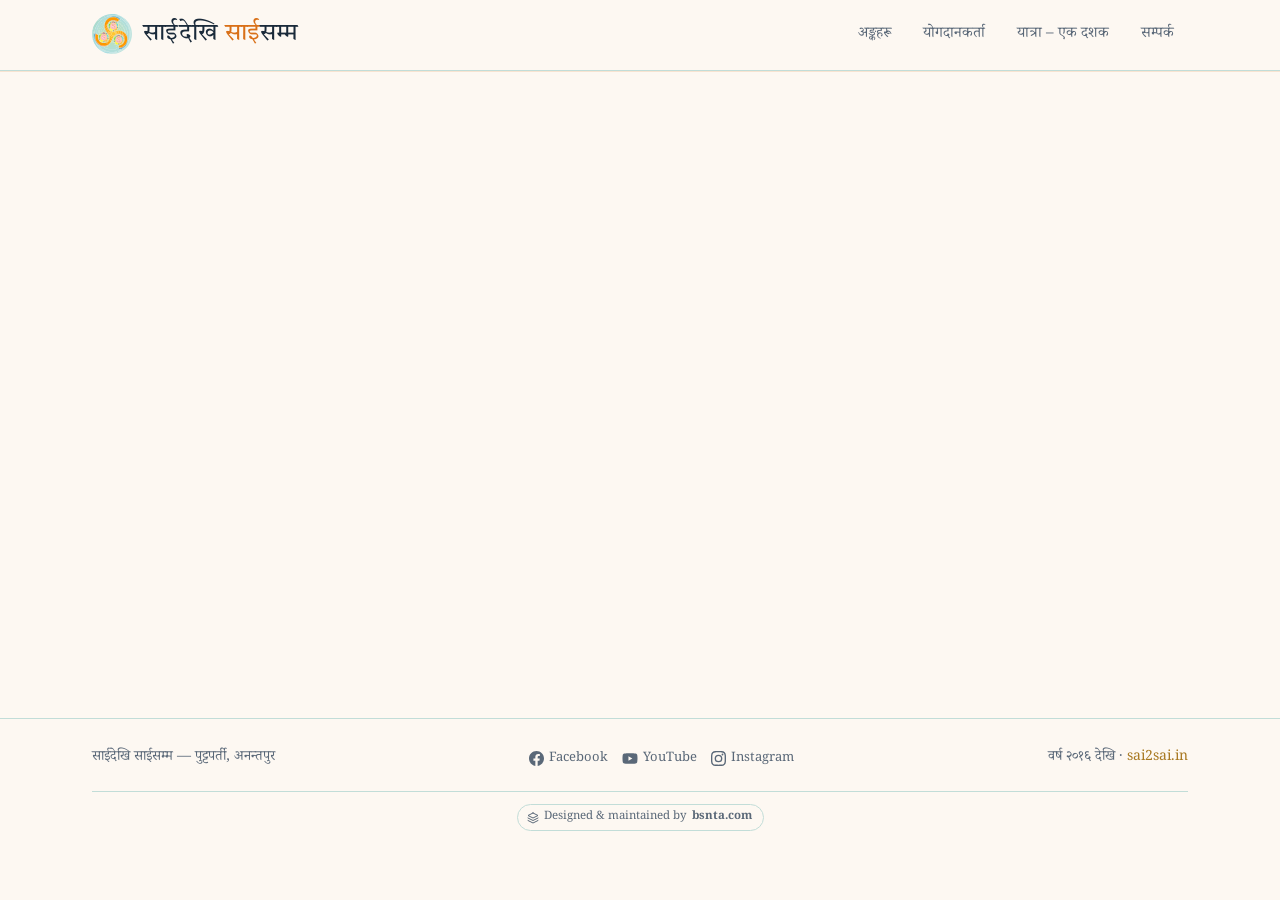
==== commit 7f8b3ece: "Refactor monolithic index.html into modular file structure Split 2674-line single-file SPA into sepa" ====
--- a/index.html
+++ b/index.html
@@ -18,643 +18,7 @@
 <link rel="preconnect" href="https://fonts.googleapis.com">
 <link rel="preconnect" href="https://fonts.gstatic.com" crossorigin>
 <link href="https://fonts.googleapis.com/css2?family=Tiro+Devanagari+Hindi:ital@0;1&family=Noto+Serif+Devanagari:wght@400;500;600;700&family=Fraunces:opsz,wght@9..144,500;9..144,600&display=swap" rel="stylesheet">
-<style>
-:root{
-  --paper:#FDF8F2; --paper2:#EDF5F3; --card:#FFFFFF; --ink:#1A2A3A; --soft:#5A6878;
-  --kumkum:#D97018; --indigo:#1A5050; --gold:#A87820; --line:#C2DDD8;
-  --leaf:#3A8A50; --plum:#7040A0; --sky:#2870B8;
-  --faint:rgba(26,42,58,.04);
-}
-*{box-sizing:border-box}
-html{scroll-behavior:smooth}
-body{margin:0;background:var(--paper);color:var(--ink);
-  font-family:"Noto Serif Devanagari",serif;font-size:17.5px;line-height:1.7;-webkit-font-smoothing:antialiased}
-@media(prefers-reduced-motion:reduce){html{scroll-behavior:auto}*{animation:none!important;transition:none!important}}
-:focus-visible{outline:2px solid var(--kumkum);outline-offset:3px;border-radius:2px}
-.deva-display{font-family:"Tiro Devanagari Hindi","Noto Serif Devanagari",serif}
-.wrap{max-width:1140px;margin:0 auto;padding:0 22px}
-
-/* ── Header ── */
-header.site{
-  border-bottom:2px solid var(--line);
-  border-bottom-color:transparent;
-  background:rgba(253,248,242,.96);
-  backdrop-filter:blur(10px);
-  position:sticky;top:0;z-index:200;
-  box-shadow:0 1px 0 0 var(--line), 0 2px 0 0 rgba(217,112,24,.15);
-}
-.site-in{display:flex;align-items:center;justify-content:space-between;gap:14px;
-  max-width:1140px;margin:0 auto;padding:14px 22px;flex-wrap:wrap}
-.brand{display:flex;align-items:center;gap:11px;background:none;border:none;cursor:pointer;
-  color:inherit;padding:0;font-family:inherit}
-.logo-mark{flex-shrink:0;display:flex;align-items:center}
-.mark{font-family:"Tiro Devanagari Hindi","Noto Serif Devanagari",serif;font-size:clamp(17px,2.2vw,24px);letter-spacing:.3px}
-.mark .two{color:var(--kumkum)}
-.mark-sub{font-family:"Tiro Devanagari Hindi",serif;font-size:18px;color:var(--indigo);
-  border-left:1px solid var(--line);padding-left:11px;margin-left:2px}
-
-/* ── Footer ── */
-footer.site{border-top:1px solid var(--line);padding:28px 0;color:var(--soft);font-size:14px}
-footer.site .wrap{display:flex;justify-content:space-between;align-items:center;gap:12px;flex-wrap:wrap}
-footer a{color:var(--gold);text-decoration:none}
-footer a:hover{text-decoration:underline}
-.footer-social{display:flex;gap:14px;align-items:center}
-.footer-social a{color:var(--soft);display:inline-flex;align-items:center;gap:5px;
-  font-size:13px;transition:color .15s;text-decoration:none!important}
-.footer-social a:hover{color:var(--kumkum)}
-.footer-social svg{flex-shrink:0}
-
-.designer-pill{display:inline-flex;align-items:center;gap:5px;font-size:11.5px;
-  color:var(--soft);text-decoration:none!important;border:1px solid var(--line);
-  border-radius:20px;padding:3px 11px 3px 9px;transition:background .15s,color .15s,border-color .15s}
-.designer-pill:hover{background:rgba(168,120,32,.07);color:var(--gold)!important;border-color:var(--gold)}
-.footer-designer{width:100%;text-align:center;margin-top:8px;padding-top:12px;border-top:1px solid var(--line)}
-
-/* ── Genre chips ── */
-.chip{display:inline-block;font-size:12.5px;line-height:1;padding:5px 10px 6px;
-  border-radius:100px;letter-spacing:.02em;white-space:nowrap;
-  font-family:"Noto Serif Devanagari",serif;font-weight:500}
-.g-लेख{background:rgba(26,80,80,.10);color:var(--indigo)}
-.g-कविता{background:rgba(217,112,24,.10);color:var(--kumkum)}
-.g-अनुभव{background:rgba(58,138,80,.13);color:var(--leaf)}
-.g-चिन्तन{background:rgba(168,120,32,.15);color:#8a6818}
-.g-नियात्रा{background:rgba(40,112,184,.12);color:var(--sky)}
-.g-अन्तर्वार्ता{background:rgba(112,64,160,.12);color:var(--plum)}
-.g-सम्पादकीय,.g-प्रकाशकीय{background:rgba(90,104,120,.12);color:var(--soft)}
-
-/* ── Buttons ── */
-.btn{font-family:"Noto Serif Devanagari",serif;font-size:16px;background:var(--kumkum);
-  color:#fff;border:none;padding:12px 26px;border-radius:100px;cursor:pointer;transition:.16s;
-  display:inline-flex;align-items:center;gap:7px;text-decoration:none}
-.btn:hover{background:#b85e10}
-.btn-outline{font-family:"Noto Serif Devanagari",serif;font-size:15px;background:none;
-  color:var(--indigo);border:1.5px solid var(--indigo);padding:10px 22px;border-radius:100px;
-  cursor:pointer;transition:.16s;display:inline-flex;align-items:center;gap:6px;text-decoration:none}
-.btn-outline:hover{background:var(--indigo);color:#fff}
-.pdfbtn{font-family:"Noto Serif Devanagari",serif;font-size:15px;background:var(--indigo);
-  color:#fff;border:none;padding:10px 22px;border-radius:100px;cursor:pointer;
-  text-decoration:none;display:inline-flex;align-items:center;gap:6px}
-.pdfbtn:hover{background:#0f3838}
-button svg,a svg{vertical-align:-0.125em;flex-shrink:0}
-.btn-row{display:flex;gap:12px;flex-wrap:wrap;align-items:center}
-.back{background:none;border:none;color:var(--kumkum);font-family:"Noto Serif Devanagari",serif;
-  font-size:15px;cursor:pointer;padding:4px 0;display:inline-flex;align-items:center;gap:4px}
-.back:hover{text-decoration:underline}
-
-/* ── Animation ── */
-.fade{animation:fadeIn .34s ease}
-@keyframes fadeIn{from{opacity:0;transform:translateY(6px)}to{opacity:1;transform:none}}
-
-/* ══════════════ SHELF ══════════════ */
-.shelf-hero{padding:52px 0 36px}
-.kicker{font-size:13px;letter-spacing:.18em;color:var(--kumkum);margin:0 0 12px;text-transform:uppercase}
-.shelf-hero h1{font-family:"Tiro Devanagari Hindi",serif;font-size:clamp(52px,8vw,96px);
-  line-height:1;margin:0;letter-spacing:.5px}
-.shelf-hero .lead{max-width:56ch;color:var(--soft);margin:18px 0 0;font-size:18.5px}
-
-/* Featured card */
-.feat-card{display:grid;grid-template-columns:200px 1fr;gap:32px;
-  background:var(--card);border:1px solid var(--line);border-radius:8px;
-  box-shadow:0 20px 56px -30px rgba(26,42,58,.38);padding:28px;
-  align-items:center;margin-bottom:40px}
-.feat-card .cov{width:100%;display:block;border:1px solid var(--line);
-  box-shadow:0 12px 28px -14px rgba(26,42,58,.45)}
-.feat-card h2{font-family:"Tiro Devanagari Hindi",serif;font-size:38px;margin:0 0 6px;line-height:1.05}
-.feat-card .vol-label{font-size:13.5px;letter-spacing:.1em;color:var(--gold);margin:0 0 16px}
-.feat-card .stats{color:var(--soft);font-size:15.5px;margin:0 0 22px}
-
-/* Badges */
-.badge{display:inline-block;font-size:11px;padding:3px 10px;border-radius:100px;
-  letter-spacing:.06em;margin-left:10px;vertical-align:middle;
-  font-family:"Noto Serif Devanagari",serif;font-weight:600}
-.badge-new{background:var(--kumkum);color:#fff}
-.badge-centenary{background:var(--gold);color:#fff}
-
-/* Volume grid */
-.vols-section{padding-bottom:80px}
-.section-label{font-size:12.5px;letter-spacing:.18em;color:var(--gold);
-  border-bottom:1px solid var(--line);padding-bottom:10px;margin-bottom:24px;text-transform:uppercase}
-.vols-grid{display:grid;grid-template-columns:repeat(5,1fr);gap:20px}
-.vol-card{background:none;border:none;cursor:pointer;padding:0;
-  text-align:left;font-family:inherit;color:inherit;display:flex;flex-direction:column}
-.vol-card:hover .vol-thumb{transform:translateY(-4px);box-shadow:0 18px 44px -18px rgba(26,42,58,.45)}
-.vol-thumb{width:100%;aspect-ratio:2/3;background:var(--paper2);border:1px solid var(--line);
-  overflow:hidden;transition:transform .22s,box-shadow .22s;border-radius:3px;
-  box-shadow:0 6px 22px -12px rgba(26,42,58,.32);position:relative}
-.vol-thumb img{width:100%;height:100%;object-fit:cover;display:block}
-.vol-sticker{position:absolute;top:8px;right:8px;font-size:10px;padding:3px 8px;
-  border-radius:100px;font-family:"Noto Serif Devanagari",serif;font-weight:600}
-.vol-sticker-c{position:absolute;bottom:8px;left:50%;transform:translateX(-50%);
-  font-size:10px;padding:3px 10px;border-radius:100px;
-  font-family:"Noto Serif Devanagari",serif;font-weight:600;white-space:nowrap}
-.vol-info-chip{padding:10px 2px 0}
-.vol-info-chip .vi-num{font-family:"Tiro Devanagari Hindi",serif;font-size:16px;color:var(--ink);line-height:1.25}
-.vol-info-chip .vi-year{font-size:12px;color:var(--soft);letter-spacing:.04em}
-.vol-info-chip .vi-tag{font-size:11px;color:var(--leaf);margin-top:3px;letter-spacing:.01em}
-
-/* ══════════════ VOLUME VIEW ══════════════ */
-.back-bar{padding:16px 0 4px}
-.reader{display:grid;grid-template-columns:360px 1fr;gap:40px;
-  padding:6px 0 80px;align-items:start}
-.toc{position:sticky;top:68px;max-height:calc(100vh - 88px);
-  overflow-y:auto;scrollbar-width:thin;scrollbar-color:var(--line) transparent}
-.toc .yr{font-family:"Tiro Devanagari Hindi",serif;font-size:34px;line-height:1.1;color:var(--ink)}
-.toc .vr{font-size:13px;letter-spacing:.1em;color:var(--gold);margin:4px 0 6px}
-.toc .meta{font-size:14px;color:var(--soft);margin-bottom:14px}
-.toc-actions{display:flex;gap:8px;margin-bottom:16px;flex-wrap:wrap}
-.toc-label{font-size:12px;letter-spacing:.18em;color:var(--gold);
-  border-bottom:1px solid var(--line);padding-bottom:8px;margin:16px 0 4px;text-transform:uppercase}
-.toc-list{list-style:none;margin:0;padding:0}
-.ti{border:none;background:none;width:100%;text-align:left;font-family:inherit;color:inherit;
-  cursor:pointer;padding:9px 10px 10px 12px;display:grid;
-  grid-template-columns:32px 1fr;gap:10px;border-left:2px solid transparent;transition:.14s}
-.ti:hover{background:var(--paper2)}
-.ti[aria-current="true"]{border-left-color:var(--kumkum);background:var(--paper2)}
-.ti .pg{font-family:"Tiro Devanagari Hindi",serif;font-size:15px;color:var(--gold);
-  text-align:right;padding-top:2px}
-.ti .tt{font-size:15.5px;line-height:1.35}
-.ti .au{display:block;font-size:13px;color:var(--soft);margin-top:2px}
-.ti .cw{display:flex;align-items:baseline;gap:8px;flex-wrap:wrap}
-
-/* Colophon — field list in the credits card */
-.colophon{margin:0;padding:0}
-.colo-row{padding:6px 0;border-bottom:1px solid var(--line);display:flex;flex-direction:column;gap:2px}
-.colo-key{font-size:10px;letter-spacing:.14em;color:var(--gold);text-transform:uppercase;
-  font-family:"Noto Serif Devanagari",serif}
-.colo-val{font-size:13px;color:var(--ink);line-height:1.5}
-/* Credits card — separate block below the article, pinned to the right column */
-.reader-colo{grid-column:2;padding:18px clamp(14px,3vw,32px) 20px;
-  border:1px solid var(--line);border-radius:6px;background:var(--paper2)}
-/* Colophon inside no-articles panel */
-.na-body .colophon{margin-top:20px;padding-top:16px;border-top:1px solid var(--line)}
-
-/* Article page */
-.page{background:var(--card);border:1px solid var(--line);border-radius:6px;
-  box-shadow:0 18px 50px -30px rgba(26,42,58,.38);
-  padding:28px clamp(16px,3.5vw,42px) 32px;scroll-margin-top:76px}
-
-/* Minimal article prev/next nav */
-.art-nav{display:flex;justify-content:space-between;gap:10px;
-  margin-top:22px;padding-top:14px;border-top:1px solid var(--line)}
-.art-navbtn{background:none;border:none;color:var(--soft);cursor:pointer;
-  font-family:"Noto Serif Devanagari",serif;font-size:13px;padding:2px 0;
-  display:flex;align-items:center;gap:5px;transition:color .15s;max-width:47%;line-height:1.35}
-.art-navbtn:hover:not(:disabled){color:var(--kumkum)}
-.art-navbtn:disabled{opacity:.22;cursor:default;pointer-events:none}
-.art-navbtn .ant{overflow:hidden;text-overflow:ellipsis;white-space:nowrap}
-.art-navbtn.next{text-align:right;justify-content:flex-end}
-.art-head{border-bottom:1px solid var(--line);padding-bottom:24px;margin-bottom:28px;overflow:hidden}
-.art-pg{float:right;font-family:"Tiro Devanagari Hindi",serif;color:var(--gold);font-size:16px}
-.art-title{font-family:"Tiro Devanagari Hindi",serif;font-size:clamp(26px,4.2vw,44px);
-  line-height:1.12;margin:14px 0 14px;letter-spacing:.3px}
-.art-by{font-size:18px;color:var(--indigo)}
-.art-by b{font-family:"Tiro Devanagari Hindi",serif;font-weight:400}
-.art-place{color:var(--soft);font-size:15px;margin-top:2px}
-
-/* PDF view within article */
-.pdf-view{display:flex;flex-direction:column;align-items:center;gap:16px;
-  padding:36px 0 28px;text-align:center}
-.pdf-icon{opacity:.45;line-height:1;display:flex;justify-content:center;color:var(--kumkum)}
-.pdf-note{font-size:15.5px;color:var(--soft);max-width:46ch;line-height:1.65;margin:0}
-
-/* No-content panel */
-.no-articles{padding:40px 32px;background:var(--card);border:1px solid var(--line);border-radius:6px;
-  box-shadow:0 18px 50px -30px rgba(26,42,58,.38);display:flex;gap:34px;align-items:flex-start}
-.na-cover{flex-shrink:0;width:160px}
-.na-cover img{width:100%;display:block;border:1px solid var(--line);
-  box-shadow:0 8px 20px -12px rgba(26,42,58,.40)}
-.na-body h2{font-family:"Tiro Devanagari Hindi",serif;font-size:34px;margin:0 0 6px;line-height:1.1}
-.na-label{font-size:13.5px;letter-spacing:.1em;color:var(--gold);margin-bottom:4px}
-.na-desc{font-size:16px;color:var(--soft);line-height:1.65;margin:0 0 22px}
-.na-soon{margin-top:28px;padding-top:24px;border-top:1px solid var(--line);
-  display:flex;gap:18px;align-items:flex-start}
-.na-soon .om{font-family:"Tiro Devanagari Hindi",serif;font-size:36px;
-  color:var(--kumkum);opacity:.35;line-height:1;flex-shrink:0}
-.na-soon-text h3{font-family:"Tiro Devanagari Hindi",serif;font-size:22px;color:var(--ink);margin:0 0 6px}
-.na-soon-text p{font-size:15px;color:var(--soft);margin:0;line-height:1.6}
-
-
-/* ══════════════ CONTRIBUTORS ══════════════ */
-.contrib{display:grid;grid-template-columns:280px 1fr;gap:40px;padding:16px 0 80px;align-items:start}
-.az{position:sticky;top:68px}
-.az h2{font-family:"Tiro Devanagari Hindi",serif;font-size:32px;margin:0 0 4px}
-.az .hint{color:var(--soft);font-size:14px;margin:0 0 16px;line-height:1.6}
-.az-list{list-style:none;margin:0;padding:0;
-  max-height:calc(100vh - 260px);overflow-y:auto;scrollbar-width:thin;scrollbar-color:var(--line) transparent}
-.azi{border:none;background:none;width:100%;text-align:left;cursor:pointer;color:inherit;
-  font-family:inherit;padding:10px 0;border-bottom:1px solid var(--line);transition:.14s;
-  display:flex;justify-content:space-between;align-items:baseline;gap:8px}
-.azi:hover{padding-left:6px;color:var(--kumkum)}
-.azi[aria-current="true"]{color:var(--kumkum)}
-.azi .nm{font-family:"Tiro Devanagari Hindi",serif;font-size:18px}
-.azi .ct{font-size:12px;color:var(--soft);white-space:nowrap}
-.azi .pl{font-size:12.5px;color:var(--soft);flex-shrink:0;max-width:120px;overflow:hidden;text-overflow:ellipsis;white-space:nowrap}
-.mala{display:flex;flex-direction:column;gap:4px}
-.who{font-family:"Tiro Devanagari Hindi",serif;font-size:36px;margin:0 0 2px;line-height:1.1}
-.who-pl{color:var(--soft);font-size:15px;margin:0 0 2px}
-.who-n{font-size:14px;color:var(--gold);letter-spacing:.06em;margin:0 0 22px}
-.thread{display:flex;flex-direction:column;gap:12px}
-.bead{background:var(--card);border:1px solid var(--line);padding:16px 20px;
-  text-align:left;cursor:pointer;font-family:inherit;color:inherit;transition:.15s;
-  border-radius:5px;width:100%}
-.bead:hover{border-color:var(--kumkum);box-shadow:0 4px 14px -8px rgba(217,112,24,.28)}
-.bt{font-family:"Tiro Devanagari Hindi",serif;font-size:20px;margin:6px 0 6px;line-height:1.25}
-.bm{font-size:13px;color:var(--soft)}
-
-/* ══════════════ RESPONSIVE ══════════════ */
-/* TOC list section — groups label + article list */
-.toc-list-section{margin-top:18px}
-
-@media(max-width:960px){
-  .vols-grid{grid-template-columns:repeat(3,1fr);gap:14px}
-  /* Dissolve <aside class="toc"> so its children become flex items of .reader */
-  .reader{display:flex;flex-direction:column;gap:20px;padding:6px 0 60px}
-  .toc{display:contents}
-  /* Article comes before the TOC list on mobile */
-  .page{order:5}
-  .reader-colo{order:6}
-  .toc-list-section{order:10;margin-top:0;border-top:1px solid var(--line);padding-top:16px}
-  .contrib{grid-template-columns:1fr}
-  .az{position:static}
-  .az-list{max-height:280px}
-}
-@media(max-width:640px){
-  .vols-grid{grid-template-columns:repeat(2,1fr);gap:12px}
-  .feat-card{grid-template-columns:110px 1fr;gap:16px;padding:18px}
-  .feat-card h2{font-size:22px}
-  .no-articles{flex-direction:column}
-  .na-cover{width:120px}
-  .shelf-hero{padding:36px 0 24px}
-  .nav-journey-label{display:none}
-  .nav-journey-short{display:inline!important}
-}
-
-/* ══════════════ PDF READER ══════════════ */
-.pdf-layout{display:grid;grid-template-columns:1fr 300px;grid-template-rows:1fr;height:calc(100vh - 62px);overflow:hidden}
-.pdf-main{grid-column:1;grid-row:1}
-.pdf-sidebar{grid-column:2;grid-row:1;overflow:hidden;border-left:1px solid var(--line);background:var(--card);display:flex;flex-direction:column}
-.pdf-sb-head{padding:16px 18px 12px;border-bottom:1px solid var(--line);flex-shrink:0}
-.pdf-sb-title{font-family:"Tiro Devanagari Hindi",serif;font-size:16px;color:var(--ink);margin:0 0 3px;line-height:1.2}
-.pdf-sb-sub{font-size:13px;color:var(--soft);margin:0}
-.pdf-sb-filter{padding:10px 14px;border-bottom:1px solid var(--line);flex-shrink:0}
-.pdf-sb-filter select{width:100%;font-size:13.5px;padding:6px 10px;border:1px solid var(--line);
-  border-radius:8px;background:var(--paper);color:var(--ink);font-family:"Noto Serif Devanagari",serif}
-.pdf-toc{list-style:none;margin:0;padding:6px 0;overflow-y:auto;flex:1;
-  scrollbar-width:thin;scrollbar-color:var(--line) transparent;
-  -webkit-overflow-scrolling:touch}
-.pdf-tg{padding:10px 16px 4px;font-size:11px;letter-spacing:.14em;color:var(--gold);
-  text-transform:uppercase;font-family:"Noto Serif Devanagari",serif;flex-shrink:0}
-.pdf-ti{display:flex;align-items:flex-start;gap:10px;padding:9px 14px 9px 12px;
-  cursor:pointer;border:none;background:none;width:100%;text-align:left;
-  border-left:3px solid transparent;transition:.15s;color:inherit;font-family:inherit}
-.pdf-ti:hover{background:var(--faint)}
-.pdf-ti[aria-current="true"]{background:rgba(217,112,24,.08);border-left-color:var(--kumkum)}
-.pdf-ti-body{flex:1;min-width:0}
-.pdf-ti-title{font-size:14px;color:var(--ink);line-height:1.35;font-family:"Noto Serif Devanagari",serif}
-.pdf-ti-auth{font-size:12px;color:var(--soft);margin-top:2px;white-space:nowrap;overflow:hidden;text-overflow:ellipsis}
-.pdf-ti-pg{font-size:13px;color:var(--gold);flex-shrink:0;font-variant-numeric:tabular-nums;padding-top:1px}
-
-.pdf-main{display:flex;flex-direction:column;overflow:hidden}
-.pdf-bar{display:flex;align-items:center;gap:8px;padding:9px 14px;
-  border-bottom:1px solid var(--line);background:var(--card);flex-shrink:0;flex-wrap:wrap}
-.pdf-back{background:none;border:1px solid var(--line);color:var(--soft);
-  font-size:13.5px;padding:5px 12px;border-radius:6px;cursor:pointer;
-  font-family:"Noto Serif Devanagari",serif;transition:.15s;white-space:nowrap;
-  display:inline-flex;align-items:center;gap:5px}
-.pdf-back:hover{border-color:var(--ink);color:var(--ink)}
-.pdf-pgnav{display:flex;align-items:center;gap:5px;margin-left:auto}
-.pdf-pgbtn{width:30px;height:30px;border-radius:7px;border:1px solid var(--line);
-  background:var(--card);color:var(--ink);cursor:pointer;font-size:17px;
-  display:flex;align-items:center;justify-content:center;transition:.15s;line-height:1}
-@media(hover:hover){.pdf-pgbtn:hover:not(:disabled){background:var(--indigo);color:#fff;border-color:var(--indigo)}}
-.pdf-pgbtn:active:not(:disabled){background:var(--indigo);color:#fff;border-color:var(--indigo)}
-.pdf-pgbtn:disabled{opacity:.28;cursor:default}
-.pdf-pginput{width:46px;text-align:center;border:1px solid var(--line);border-radius:6px;
-  padding:5px 4px;font-size:14px;background:var(--paper);color:var(--ink);
-  font-family:"Noto Serif Devanagari",serif}
-.pdf-pgtotal{font-size:13.5px;color:var(--soft);white-space:nowrap}
-.pdf-zoom{display:flex;align-items:center;gap:5px;margin-left:10px}
-.pdf-zbtn{width:28px;height:28px;border-radius:6px;border:1px solid var(--line);
-  background:var(--card);color:var(--ink);cursor:pointer;font-size:15px;
-  display:flex;align-items:center;justify-content:center;transition:.15s;line-height:1}
-@media(hover:hover){.pdf-zbtn:hover{background:var(--paper2)}}
-.pdf-zbtn:active{background:var(--paper2)}
-.pdf-zlabel{font-size:12.5px;color:var(--soft);min-width:38px;text-align:center}
-.pdf-fitbtn{font-size:11px;padding:0 8px;width:auto;letter-spacing:.04em}
-.pdf-zbtn:disabled{opacity:.28;cursor:default}
-
-/* article breadcrumb in toolbar */
-.pdf-crumb{flex:1;min-width:0;font-size:12.5px;color:var(--soft);overflow:hidden;
-  text-overflow:ellipsis;white-space:nowrap;text-align:center;padding:0 6px;
-  font-family:"Noto Serif Devanagari",serif}
-.pdf-crumb-genre{font-size:10.5px;color:var(--gold);margin-right:5px;
-  letter-spacing:.06em;font-family:"Noto Serif Devanagari",serif;opacity:.85}
-
-/* sidebar collapse toggle */
-.pdf-sbtoggle{width:28px;height:28px;border-radius:6px;border:1px solid var(--line);
-  background:var(--card);color:var(--soft);cursor:pointer;font-size:13px;
-  display:flex;align-items:center;justify-content:center;transition:.15s;line-height:1;flex-shrink:0}
-.pdf-sbtoggle:hover{background:var(--paper2);color:var(--ink)}
-.pdf-layout.sb-hidden{grid-template-columns:1fr}
-.pdf-layout.sb-hidden .pdf-sidebar{display:none}
-
-/* reading progress bar */
-.pdf-progress{height:3px;background:var(--line);flex-shrink:0;overflow:hidden}
-.pdf-progress-bar{height:100%;background:var(--kumkum);width:0%;
-  transition:width .3s ease;border-radius:0 2px 2px 0}
-
-/* ── Page turn animation ── */
-.pdf-canvas-area{flex:1;overflow:auto;background:var(--paper2);display:flex;
-  justify-content:center;align-items:flex-start;padding:28px 20px}
-
-/* ── Desktop side prev/next nav ── */
-.pdf-canvas-outer{display:flex;flex-direction:row;flex:1;overflow:hidden;background:var(--paper2)}
-.pdf-sidenav{flex-shrink:0;width:52px;height:96px;align-self:center;
-  border:none;border-radius:12px;
-  background:var(--card);color:var(--ink);
-  cursor:pointer;
-  display:flex;align-items:center;justify-content:center;
-  font-size:26px;
-  box-shadow:0 2px 16px rgba(0,0,0,.18);
-  transition:background .15s,color .15s,box-shadow .15s,opacity .15s;
-  opacity:.88;margin:0 10px}
-.pdf-sidenav:hover:not(:disabled){opacity:1;background:var(--gold);color:#fff;box-shadow:0 4px 22px rgba(0,0,0,.26)}
-.pdf-sidenav:disabled{opacity:.22;cursor:default}
-@media(max-width:800px){.pdf-sidenav{display:none}.pdf-canvas-outer{display:contents}}
-.pdf-flip-stage{display:grid;perspective:1200px;flex-shrink:0}
-.pdf-page-wrap{grid-area:1/1;position:relative;backface-visibility:hidden;
-  box-shadow:0 6px 32px -8px rgba(26,42,58,.50);background:#fff;line-height:0}
-.pdf-page-wrap canvas{display:block}
-/* old page folds away, revealing new page beneath — like a real book */
-@keyframes pdf-exit-fwd{
-  0%  {transform:rotateY(0deg);opacity:1}
-  80% {opacity:1}
-  100%{transform:rotateY(-90deg);opacity:0}
-}
-@keyframes pdf-exit-bwd{
-  0%  {transform:rotateY(0deg);opacity:1}
-  80% {opacity:1}
-  100%{transform:rotateY(90deg);opacity:0}
-}
-.pdf-turn-exit-fwd{animation:pdf-exit-fwd .4s ease-in both;transform-origin:left center}
-.pdf-turn-exit-bwd{animation:pdf-exit-bwd .4s ease-in both;transform-origin:right center}
-.pdf-loading{display:flex;flex-direction:column;align-items:center;justify-content:center;
-  gap:18px;color:var(--soft);font-size:15px;min-height:300px}
-.pdf-spinner{width:34px;height:34px;border:3px solid var(--line);
-  border-top-color:var(--kumkum);border-radius:50%;animation:pdfSpin .65s linear infinite}
-@keyframes pdfSpin{to{transform:rotate(360deg)}}
-.pdf-err{text-align:center;color:var(--kumkum);font-size:15px;padding:48px 24px}
-.pdf-err .ei{font-size:42px;margin-bottom:14px;opacity:.5}
-
-/* Hide site header in PDF view on mobile to maximise canvas space */
-@media(max-width:800px){
-  body.in-pdf header.site{display:none}
-  body.in-pdf .pdf-layout{height:100vh;height:100dvh}
-}
-
-@media(max-width:800px){
-  .pdf-layout{grid-template-columns:1fr;grid-template-rows:1fr clamp(240px,36vw,290px)}
-  .pdf-main{grid-column:1;grid-row:1}
-  .pdf-sidebar{grid-column:1;grid-row:2;border-left:none;border-top:1px solid var(--line)}
-  .pdf-sb-head{display:block;padding:9px 14px 7px}
-  .pdf-sb-head .pdf-sb-sub{display:none}
-  .pdf-sb-filter{display:none}
-  .pdf-zoom .pdf-zlabel,.pdf-zoom .pdf-fitbtn{display:none}
-  .pdf-crumb{display:none}
-}
-@media(max-width:480px){
-  .pdf-layout{grid-template-rows:1fr 220px}
-  .pdf-bar{padding:7px 10px;gap:5px}
-  .pdf-canvas-area{padding:14px 6px}
-  .pdf-fullbtn{width:34px;height:34px}
-}
-
-/* ── PDF fullpage mode ── */
-.pdf-layout.fullpage{
-  grid-template-columns:1fr 300px;
-  grid-template-rows:1fr;
-  position:fixed;inset:0;z-index:300;
-  height:100vh;height:100dvh}
-.pdf-layout.fullpage .pdf-sidebar{display:flex}
-.pdf-layout.fullpage .pdf-bar{display:none}
-.pdf-layout.fullpage .pdf-canvas-area{
-  padding:max(12px,env(safe-area-inset-top,0px)) max(12px,env(safe-area-inset-right,0px)) 80px max(12px,env(safe-area-inset-left,0px))
-}
-/* TOC hidden state in fullpage */
-.pdf-layout.fullpage.sb-hidden{grid-template-columns:1fr}
-.pdf-layout.fullpage.sb-hidden .pdf-sidebar{display:none}
-/* Mobile fullpage: full-width canvas, TOC via drawer overlay */
-@media(max-width:800px){
-  .pdf-layout.fullpage{grid-template-columns:1fr}
-  .pdf-layout.fullpage .pdf-sidebar{display:none}
-}
-.pdf-fullbtn{width:28px;height:28px;border-radius:6px;border:1px solid var(--line);
-  background:var(--card);color:var(--soft);cursor:pointer;font-size:14px;
-  display:flex;align-items:center;justify-content:center;transition:.15s;line-height:1;
-  margin-left:2px;flex-shrink:0}
-.pdf-fullbtn:hover{background:var(--paper2);color:var(--ink)}
-.pdf-sep{width:1px;height:18px;background:var(--line);flex-shrink:0;margin:0 2px}
-@media(max-width:800px){.pdf-sep{display:none}}
-
-/* Float nav pill (shown only in fullpage) */
-.pdf-float-nav{position:fixed;
-  bottom:max(28px, calc(env(safe-area-inset-bottom, 0px) + 14px));
-  left:50%;transform:translateX(-50%);
-  display:flex;align-items:center;gap:6px;
-  background:rgba(26,42,58,.90);backdrop-filter:blur(10px);-webkit-backdrop-filter:blur(10px);
-  border-radius:100px;padding:8px 14px;z-index:310;
-  opacity:0;pointer-events:none;
-  transition:opacity .25s, left .28s ease;
-  max-width:calc(100vw - 24px);overflow:hidden}
-@media(min-width:801px){
-  .pdf-layout.fullpage:not(.sb-hidden) .pdf-float-nav{left:calc(50% - 150px)}
-}
-.pdf-float-nav.visible{opacity:1;pointer-events:auto}
-.pfn-btn{width:34px;height:34px;border-radius:50%;border:none;
-  background:rgba(255,255,255,.12);color:#e8f4f2;cursor:pointer;
-  font-size:18px;display:flex;align-items:center;justify-content:center;transition:.15s;line-height:1}
-@media(hover:hover){.pfn-btn:hover:not(:disabled){background:rgba(255,255,255,.24)}}
-.pfn-btn:active:not(:disabled){background:rgba(255,255,255,.24)}
-.pfn-btn:disabled{opacity:.28;cursor:default}
-.pfn-input{width:42px;text-align:center;background:rgba(255,255,255,.1);
-  color:#e8f4f2;border:1px solid rgba(255,255,255,.2);border-radius:8px;
-  padding:5px 4px;font-size:14px;font-family:"Noto Serif Devanagari",serif}
-.pfn-of{font-size:13px;color:rgba(220,242,240,.7);white-space:nowrap}
-.pfn-sep{width:1px;height:20px;background:rgba(255,255,255,.18);margin:0 4px}
-.pfn-toc-btn{font-size:13px;color:rgba(220,242,240,.85);background:none;border:none;
-  cursor:pointer;padding:4px 10px;border-radius:20px;font-family:"Noto Serif Devanagari",serif;
-  transition:.15s;white-space:nowrap;min-width:34px;min-height:34px;
-  display:flex;align-items:center;gap:4px}
-.pfn-toc-btn:hover{background:rgba(255,255,255,.14)}
-.pfn-toc-label{display:inline}
-.pfn-exit{font-size:18px;color:rgba(220,242,240,.7);background:none;border:none;
-  cursor:pointer;padding:2px 4px;border-radius:20px;transition:.15s;line-height:1}
-.pfn-exit:hover{color:#e8f4f2}
-.pfn-zm{font-size:20px;width:30px;height:30px}
-.pfn-fit{font-size:11px;font-weight:700;letter-spacing:.04em;color:rgba(220,242,240,.85);
-  background:rgba(255,255,255,.1);border:1px solid rgba(255,255,255,.2);border-radius:8px;
-  cursor:pointer;padding:3px 8px;white-space:nowrap;transition:.15s;line-height:1}
-.pfn-fit:hover{background:rgba(255,255,255,.22)}
-
-/* TOC drawer */
-.pdf-toc-drawer{position:fixed;top:0;right:0;width:min(340px,92vw);height:100vh;height:100dvh;
-  background:var(--card);border-left:1px solid var(--line);
-  z-index:320;transform:translateX(100%);transition:transform .28s cubic-bezier(.25,.8,.25,1);
-  display:flex;flex-direction:column;overflow:hidden;
-  padding-top:env(safe-area-inset-top,0px);
-  padding-bottom:env(safe-area-inset-bottom,0px)}
-.pdf-toc-drawer.open{transform:none}
-.pdf-drawer-head{display:flex;align-items:center;justify-content:space-between;
-  padding:14px 18px;border-bottom:1px solid var(--line);flex-shrink:0}
-.pdf-drawer-title{font-family:"Tiro Devanagari Hindi",serif;font-size:16px;margin:0;color:var(--ink)}
-.pdf-drawer-close{background:none;border:none;cursor:pointer;font-size:22px;line-height:1;
-  color:var(--soft);padding:4px;border-radius:6px;transition:.15s}
-.pdf-drawer-close:hover{color:var(--ink)}
-.pdf-drawer-overlay{position:fixed;inset:0;background:rgba(26,42,58,.36);
-  z-index:315;opacity:0;pointer-events:none;transition:opacity .25s}
-.pdf-drawer-overlay.open{opacity:1;pointer-events:auto}
-@media(max-width:420px){
-  .pfn-toc-label{display:none}
-  .pfn-input{width:36px}
-  .pfn-of{font-size:12px}
-  .pdf-float-nav{gap:4px;padding:8px 10px}
-}
-
-/* ── Header Nav Tabs ── */
-.site-nav{display:flex;gap:4px;align-items:center}
-.nav-tab{font-family:"Noto Serif Devanagari",serif;font-size:15px;background:none;border:none;
-  cursor:pointer;color:var(--soft);padding:7px 14px;border-radius:100px;transition:.15s;
-  display:inline-flex;align-items:center;gap:5px}
-.nav-tab:hover{color:var(--ink);background:rgba(26,42,58,.06)}
-.nav-tab[aria-current="true"]{color:var(--kumkum)}
-.nav-journey-short{display:none}
-
-/* ══════════════ ALL CONTRIBUTORS ══════════════ */
-.caz-search{width:100%;border:1px solid var(--line);border-radius:8px;padding:8px 12px;
-  font-size:14.5px;font-family:"Noto Serif Devanagari",serif;background:var(--paper);
-  color:var(--ink);margin-bottom:12px;box-sizing:border-box}
-.caz-search:focus{outline:2px solid var(--kumkum);outline-offset:2px}
-.caz-empty{padding:14px 4px;font-size:14px;color:var(--soft);text-align:center}
-.cpro-panel{display:flex;flex-direction:column}
-.cpro-head{display:flex;gap:22px;align-items:flex-start;margin-bottom:24px;padding-bottom:20px;border-bottom:1px solid var(--line)}
-.cpro-cover{flex-shrink:0;width:88px}
-.cpro-cover img{width:100%;aspect-ratio:2/3;object-fit:cover;display:block;border:1px solid var(--line);
-  box-shadow:0 6px 18px -10px rgba(26,42,58,.40)}
-.cpro-meta{flex:1;min-width:0}
-.cpro-name{font-family:"Tiro Devanagari Hindi",serif;font-size:34px;line-height:1.1;margin:0 0 4px}
-.cpro-pl{color:var(--soft);font-size:15px;margin:0 0 4px}
-.cpro-stat{font-size:13.5px;color:var(--gold);letter-spacing:.05em;margin:0}
-.vol-grp{margin-bottom:8px}
-.vol-grp-hd{font-size:11.5px;letter-spacing:.16em;color:var(--gold);text-transform:uppercase;
-  padding:16px 0 8px;border-top:1px solid var(--line);display:flex;align-items:baseline;gap:9px}
-.vol-grp-hd .vgn{font-family:"Tiro Devanagari Hindi",serif;font-size:16px;color:var(--ink);
-  letter-spacing:0;text-transform:none}
-.vol-thread{display:flex;flex-direction:column;gap:10px;margin-bottom:6px}
-
-/* ══════════════ JOURNEY / DECADE ══════════════ */
-.journey-hero{padding:52px 0 40px;border-bottom:1px solid var(--line);margin-bottom:48px}
-.journey-hero .kicker{margin-bottom:10px}
-.journey-hero h1{font-family:"Tiro Devanagari Hindi",serif;font-size:clamp(34px,6vw,72px);
-  line-height:1.05;margin:0 0 10px;letter-spacing:.4px}
-.journey-hero .subtitle{font-family:"Tiro Devanagari Hindi",serif;font-size:clamp(20px,3vw,32px);
-  color:var(--indigo);margin:0 0 18px;letter-spacing:.2px}
-.journey-hero .lead{max-width:60ch;color:var(--soft);font-size:17px;margin:0}
-.journey-wrap{max-width:780px;margin:0 auto;padding-bottom:80px}
-.journey-section{margin-bottom:48px}
-.journey-section h2{font-family:"Tiro Devanagari Hindi",serif;font-size:clamp(22px,3.2vw,32px);
-  color:var(--indigo);margin:0 0 16px;line-height:1.2;padding-bottom:10px;border-bottom:2px solid var(--line)}
-.journey-section h3{font-family:"Tiro Devanagari Hindi",serif;font-size:clamp(18px,2.4vw,24px);
-  color:var(--ink);margin:28px 0 10px;line-height:1.25}
-.journey-section p{margin:0 0 18px;color:var(--ink);line-height:1.85;font-size:17px}
-.journey-section p:last-child{margin-bottom:0}
-.timeline-entry{display:grid;grid-template-columns:130px 1fr;gap:20px;margin-bottom:28px;
-  padding-bottom:28px;border-bottom:1px solid rgba(194,221,216,.5)}
-.timeline-entry:last-child{border-bottom:none}
-.te-date{padding-top:3px}
-.te-date-chip{display:inline-block;background:rgba(217,112,24,.08);color:var(--kumkum);
-  font-size:12.5px;padding:5px 10px 6px;border-radius:6px;line-height:1.35;
-  font-family:"Noto Serif Devanagari",serif;letter-spacing:.01em}
-.te-body p{margin:0 0 12px;font-size:16.5px;line-height:1.85;color:var(--ink)}
-.te-body p:last-child{margin-bottom:0}
-.journey-name-list{list-style:none;margin:12px 0 0;padding:0}
-.journey-name-list li{padding:5px 0;font-size:16px;color:var(--ink);border-bottom:1px solid rgba(194,221,216,.4)}
-.journey-name-list li:last-child{border-bottom:none}
-.journey-name-list li::before{content:"·";color:var(--kumkum);margin-right:8px}
-.om-series-grid{display:grid;grid-template-columns:repeat(auto-fill,minmax(200px,1fr));gap:14px;margin-top:20px}
-.om-card{background:var(--card);border:1px solid var(--line);padding:16px 18px;
-  border-radius:6px;position:relative;overflow:hidden;
-  cursor:pointer;font-family:inherit;color:inherit;text-align:left;width:100%;
-  transition:box-shadow .18s, border-color .15s, transform .18s}
-.om-card:hover{border-color:var(--kumkum);box-shadow:0 6px 24px -12px rgba(26,42,58,.35);transform:translateY(-2px)}
-.om-card::before{content:"";position:absolute;left:0;top:0;bottom:0;width:3px;background:var(--kumkum)}
-.om-card-num{font-size:11.5px;letter-spacing:.14em;color:var(--gold);text-transform:uppercase;margin-bottom:4px}
-.om-card-name{font-family:"Tiro Devanagari Hindi",serif;font-size:20px;color:var(--indigo);line-height:1.2;margin-bottom:3px}
-.om-card-year{font-size:13.5px;color:var(--soft)}
-.journey-sig{margin-top:48px;padding-top:30px;border-top:2px solid var(--line);text-align:right}
-.journey-sig .sig-name{font-family:"Tiro Devanagari Hindi",serif;font-size:26px;color:var(--ink);margin:0 0 4px}
-.journey-sig .sig-role{font-size:14.5px;color:var(--soft)}
-.journey-colophon{background:rgba(200,238,232,.2);border:1px solid var(--line);
-  padding:24px 28px;margin:32px 0;border-radius:6px}
-.journey-colophon h3{font-family:"Tiro Devanagari Hindi",serif;font-size:20px;color:var(--indigo);
-  margin:0 0 10px;border-bottom:none!important}
-.journey-colophon p{font-size:15.5px;color:var(--soft);margin:0 0 10px;line-height:1.8}
-.journey-colophon p:last-child{margin-bottom:0}
-@media(max-width:640px){
-  .timeline-entry{grid-template-columns:1fr}
-  .te-date{padding-bottom:4px}
-  .om-series-grid{grid-template-columns:repeat(2,1fr)}
-  .journey-hero{padding:36px 0 28px}
-}
-
-/* ── Permalinks ── */
-.nm-wrap{display:flex;align-items:baseline;gap:8px}
-.perma{font-size:13px;text-decoration:none;color:var(--line);
-  opacity:0;transition:opacity .15s,color .15s;flex-shrink:0;
-  padding:2px 4px;border-radius:3px;line-height:1}
-.perma:hover{color:var(--gold);opacity:1!important;background:rgba(168,120,32,.08)}
-.nm-wrap:hover .perma{opacity:.55}
-.art-head:hover .art-perma{opacity:.55}
-.art-perma{font-size:13px;text-decoration:none;color:var(--line);
-  opacity:0;transition:opacity .15s,color .15s;
-  padding:2px 4px;border-radius:3px;line-height:1;margin-left:6px;vertical-align:middle}
-.art-perma:hover{color:var(--gold);opacity:1!important;background:rgba(168,120,32,.08)}
-.perma-copied{color:var(--leaf)!important;opacity:1!important}
-@media(hover:none){.perma,.art-perma{opacity:.4}}
-
-/* ══════════════════ CONTACT ══════════════════ */
-.contact-wrap{max-width:680px;margin:0 auto;padding:52px 0 80px}
-.contact-hero{margin-bottom:36px}
-.contact-hero h1{font-family:"Tiro Devanagari Hindi",serif;font-size:clamp(32px,6vw,52px);margin:0 0 12px;line-height:1.1}
-.contact-hero .lead{color:var(--soft);font-size:17px;max-width:56ch;margin:0}
-.contact-card{background:var(--card);border:1px solid var(--line);border-radius:8px;
-  box-shadow:0 18px 50px -30px rgba(26,42,58,.35);padding:32px clamp(20px,4vw,40px) 36px}
-.cf-field{margin-bottom:22px}
-.cf-label{display:block;font-size:13.5px;letter-spacing:.04em;color:var(--ink);font-weight:600;
-  margin-bottom:6px;font-family:"Noto Serif Devanagari",serif}
-.cf-req{color:var(--kumkum);margin-left:2px}
-.cf-inp,.cf-ta{width:100%;font-family:"Noto Serif Devanagari",serif;font-size:16px;
-  background:var(--paper);border:1.5px solid var(--line);border-radius:6px;
-  padding:10px 14px;color:var(--ink);transition:border-color .16s,box-shadow .16s;
-  -webkit-appearance:none;appearance:none}
-.cf-inp:focus,.cf-ta:focus{outline:none;border-color:var(--kumkum);box-shadow:0 0 0 3px rgba(217,112,24,.14)}
-.cf-ta{min-height:180px;resize:vertical;line-height:1.65}
-.cf-hint{font-size:12.5px;color:var(--soft);margin-top:5px}
-.cf-math{display:flex;align-items:center;gap:10px}
-.cf-math-q{font-family:"Tiro Devanagari Hindi",serif;font-size:17px;color:var(--ink)}
-.cf-math .cf-inp{width:90px;flex-shrink:0}
-.cf-err{color:#c0392b;font-size:13.5px;margin-top:10px;padding:10px 14px;
-  background:rgba(192,57,43,.07);border-radius:5px;border-left:3px solid #c0392b}
-.cf-submit{width:100%;font-size:17px;padding:13px 28px;border-radius:8px;margin-top:8px;
-  justify-content:center;cursor:pointer}
-.cf-submit:disabled{opacity:.55;cursor:not-allowed}
-.cf-success{text-align:center;padding:40px 20px}
-.cf-success-icon{font-size:52px;margin-bottom:16px}
-.cf-success h2{font-family:"Tiro Devanagari Hindi",serif;font-size:28px;margin:0 0 10px;color:var(--indigo)}
-.cf-success p{color:var(--soft);font-size:16px;max-width:42ch;margin:0 auto 24px}
-.cf-note{font-size:13px;color:var(--soft);margin-top:24px;padding-top:16px;
-  border-top:1px solid var(--line);display:flex;gap:8px;line-height:1.6}
-.cf-note svg{flex-shrink:0;margin-top:3px}
-</style>
+<link rel="stylesheet" href="css/styles.css">
 </head>
 <body>
 <header class="site">
@@ -701,1976 +65,19 @@
   </div>
 </footer>
 
-<script>
-/* ════════════════════════════════════════════════════
-   VOLUME 1 ARTICLE DATA (full table of contents)
-   ════════════════════════════════════════════════════ */
-const V1_ITEMS = [
-  {genre:"सम्पादकीय",title:"सम्पादकीय",author:"सम्पादक मण्डली",place:"",page:5,front:true},
-  {genre:"प्रकाशकीय",title:"प्रकाशकीय",author:"वसन्त प्रधान",place:"",page:6,front:true},
-  {genre:"अनुभव",title:"भगवानसित साढे चार दशकसम्मको यात्रा",author:"कृष्णसिंह मोक्तान",place:"अवकाशप्राप्त आइजी (जेल), पश्चिम बंगाल",page:9},
-  {genre:"लेख",title:"साई-सान्निध्यमा नारायण कस्तुरी",author:"विन्द्या सुब्बा",place:"रोपवे, दार्जीलिङ",page:18},
-  {genre:"चिन्तन",title:"विचित्र सृष्टिको अझ विचित्र मानव",author:"हरि शर्मा पराजुली",place:"सिलगढी",page:24},
-  {genre:"अनुभव",title:"१९७८",author:"विवेक केशर पाण्डे",place:"कञ्चन सिनेमा कम्प्लेक्स, कालेबुङ",page:28},
-  {genre:"लेख",title:"विद्यार्थी विद्याबोध अनि शिक्षक-शिक्षिकाको महत्त्व",author:"प्रज्ञा प्रधान",place:"शिक्षिका, श्रीमती ईश्वरम्मा हाई स्कूल, पुट्टपर्ति",page:31},
-  {genre:"अनुभव",title:"साई दृष्टिदाता",author:"दीपनारायण प्रधान",place:"बिजनबारी, दार्जीलिङ",page:35},
-  {genre:"अनुभव",title:"सम्झनाको तरङ्गमा",author:"वेदान्त मंगर",place:"प्रशान्ति निलयम (विद्यार्थी)",page:37},
-  {genre:"अनुभव",title:"स्वामी साङ्से अनि साई विद्यार्थीको भूमिका",author:"सनिक थापा",place:"पुवोङ बस्ती, दार्जीलिङ",page:39},
-  {genre:"अनुभव",title:"स्वर्गिक साम्राज्य",author:"सुशील छेत्री",place:"बिजनबारी, दार्जीलिङ",page:44},
-  {genre:"चिन्तन",title:"भित्री 'म'",author:"सन्दीप प्रधान",place:"कालेबुङ, हाल – पूणे (महाराष्ट्र)",page:47},
-  {genre:"अनुभव",title:"साई आमा — सम्पूर्ण प्रेम",author:"कमल जोशी",place:"नेपाल",page:51},
-  {genre:"लेख",title:"भजन गायन अनि उत्तरदायित्व",author:"अजनिश राई",place:"दार्जीलिङ",page:54},
-  {genre:"अनुभव",title:"दिव्य सङ्केत",author:"अनुरोध देवकोटा",place:"पुलचोक, ललितपुर, नेपाल",page:56},
-  {genre:"अनुभव",title:"साईको नाममा चमत्कार",author:"निखिल सुनाम",place:"तकभर, दार्जीलिङ",page:58},
-  {genre:"नियात्रा",title:"घर त्यहीँ जहाँ हृदय हुँदछ",author:"विकास लामा",place:"दार्जीलिङ, हाल – भेङ्कोभर (क्यानाडा)",page:59},
-  {genre:"कविता",title:"अक्षरहरू शान्तिको कामनामा",author:"मनोहर भूजेल",place:"मामरिङ, खरसाङ",page:62},
-  {genre:"अन्तर्वार्ता",title:"साई सान्निध्य",author:"वसन्त प्रधान",place:"वार्ताकार",page:64},
-  {genre:"चिन्तन",title:"जप — ध्यानबिना संयोग नही",author:"किरण स्याङदेन",place:"दार्जीलिङ",page:70},
-  {genre:"लेख",title:"मातृभाषा अनि मातृभूमिको महत्त्व",author:"अर्जुन शर्मा",place:"गेजिङ, सिक्किम",page:73},
-  {genre:"लेख",title:"श्री सत्य साई ग्राम एकीकृत प्रकल्प — पैनाकुमारी",author:"अनुप प्रधान",place:"दक्षिण दार्जीलिङ जिल्ला",page:75},
-  {genre:"अनुभव",title:"भगवान् बाबाका कार्यहरूको चमत्कारका अनुभवहरू",author:"प्रकाशमणि प्रधान",place:"तीनधारे",page:81},
-  {genre:"कविता",title:"सृष्टिकर्ता",author:"सफलमणि प्रधान",place:"कैंजले, बिजनबारी, दार्जीलिङ",page:85},
-  {genre:"कविता",title:"कृतज्ञता हजूरप्रति",author:"प्रणय सुब्बा",place:"कालेबुङ, हाल – नई दिल्ली",page:87},
-  {genre:"कविता",title:"महाप्रयाण",author:"सूरज रोसूरि",place:"सिलगढी",page:90}
-];
-
-/* ════════════════════════════════════════════════════
-   VOLUME 2 ARTICLE DATA (full table of contents)
-   ════════════════════════════════════════════════════ */
-const V2_ITEMS = [
-  {genre:"सम्पादकीय", title:"सम्पादकीय", author:"", place:"", page:6, front:true},
-  {genre:"प्रकाशकीय", title:"प्रकाशकीय", author:"आदित्य मोक्तान", place:"", page:7, front:true},
-  {genre:"लेख", title:"भगवानसितको दिव्य स्मृति अनि संस्मरण", author:"कृष्ण सिंह मोक्तान", place:"", page:9},
-  {genre:"लेख", title:"कृष्ण-कीर्ति", author:"मोहन ठकुरी", place:"महपु, दार्जीलिङ", page:13},
-  {genre:"लेख", title:"केही आध्यात्मिक कुराहरू", author:"हरि शर्मा", place:"", page:16},
-  {genre:"लेख", title:"धर्म र आध्यात्म", author:"विवेक केशर पाण्डे", place:"", page:20},
-  {genre:"लेख", title:"एक्काइस ओमकार साधना", author:"शम्भु सुब्बा", place:"", page:25},
-  {genre:"लेख", title:"अन्तज्ञान", author:"टी.आर. शर्मा", place:"", page:34},
-  {genre:"अन्तर्वार्ता", title:"सत्यम्-शिवम्-सुन्दरम्", author:"बसन्त प्रधान", place:"", page:36},
-  {genre:"लेख", title:"साई सेवाका चार शहीदप्रति श्रद्धाञ्जली", author:"सविता सङ्कल्प", place:"", page:45},
-  {genre:"लेख", title:"साई सान्निध्य-दुई", author:"देवी भूजेल", place:"पुट्टपर्ती", page:49},
-  {genre:"लेख", title:"सर्वज्ञ सर्वव्यापी साई", author:"अर्जुन शर्मा", place:"सिक्किम", page:52},
-  {genre:"लेख", title:"साँचो साथी", author:"आयुसा साही", place:"काठमाण्डौं", page:54},
-  {genre:"लेख", title:"ड्रिम क्याचर", author:"प्रियंका प्रधान", place:"दार्जीलिङ", page:56},
-  {genre:"लेख", title:"स्वामी : मेरी अनन्त आमा", author:"सौरभ आनन्द गुरुङ", place:"दार्जीलिङ", page:58},
-  {genre:"लेख", title:"साई मार्गदर्शक", author:"सुशील छेत्री", place:"दार्जीलिङ", page:59},
-  {genre:"लेख", title:"भगवान मनमा बस्नुहुन्छ भने मन्दिर जानुको महत्त्व के हो?", author:"अनुरोध देवकोटा", place:"नेपाल", page:61},
-  {genre:"लेख", title:"प्रेमको अभाव यो संसारमा", author:"सचिन प्रधान", place:"दार्जीलिङ", page:63},
-  {genre:"लेख", title:"जीवनको नाम", author:"राकेश लोहागुन", place:"दक्षिण सिक्किम", page:64},
-  {genre:"लेख", title:"प्रिति-सहयोगिता", author:"निमेष सुब्बा", place:"बिजनबारी", page:65},
-  {genre:"लेख", title:"आफ्नो इच्छा आफैं पूरा गर्नुभयो", author:"आशिष विसुन्के", place:"धरान, नेपाल", page:67},
-  {genre:"लेख", title:"नामस्मरण", author:"निखिल सुनाम", place:"दार्जीलिङ", page:69},
-  {genre:"लेख", title:"कृतज्ञता जनाऊँ कसरी?", author:"प्रशान्त राई", place:"दार्जीलिङ", page:71},
-  {genre:"लेख", title:"प्रेम स्वरूप साई", author:"आयुष राई", place:"दार्जीलिङ", page:73},
-  {genre:"लेख", title:"यात्रा सिंहासनको", author:"बसन्त शर्मा", place:"बिजनबारी", page:76},
-  {genre:"लेख", title:"लक्ष्य", author:"साइदोर्जे मोक्तान", place:"", page:78},
-  {genre:"लेख", title:"दीपावलीको एक साँझ", author:"जी.एस. नोर्देन", place:"खरसाड", page:81},
-  {genre:"समाचार", title:"'फेस्टिभल अफ् डिभाइन लभ' कार्यक्रम", author:"", place:"", page:83, front:true},
-  {genre:"समाचार", title:"ओम् पत्रिका प्रथम अङ्क सार्वजनिक", author:"", place:"", page:84, front:true},
-  {genre:"कविता", title:"चाहना परिवर्तनको", author:"मनोहर भूजेल", place:"खरसाड", page:85},
-  {genre:"कविता", title:"स्वामीको विचित्र लीला", author:"लेकनाथ शर्मा", place:"दार्जीलिङ", page:87},
-  {genre:"कविता", title:"परमात्मा भइबस्नु भएको पाएँ", author:"श्याम प्रधान", place:"तीनधारे", page:87},
-  {genre:"कविता", title:"आमा तिम्रो माया", author:"विकल खनाल", place:"धरान, नेपाल", page:88},
-  {genre:"समाचार", title:"खरसाडमा साईदेखि साईसम्म समूहको कार्यक्रम", author:"", place:"", page:89, front:true},
-];
-
-/* ════════════════════════════════════════════════════
-   VOLUME 3 ARTICLE DATA (full table of contents)
-   ════════════════════════════════════════════════════ */
-const V3_ITEMS = [
-  {genre:"सम्पादकीय", title:"सम्पादकीय", author:"हरि शर्मा पराजुली", place:"", page:5, front:true},
-  {genre:"प्रकाशकीय", title:"प्रकाशकीय", author:"वसन्त प्रधान", place:"", page:6, front:true},
-  {genre:"लेख", title:"स्वामी हामी र जन्मदिन", author:"मोहन ठकुरी", place:"", page:9},
-  {genre:"लेख", title:"प्रणव मन्त्र", author:"सविता सङ्कल्प", place:"दार्जीलिङ", page:11},
-  {genre:"लेख", title:"मेरो जीवनको स्रोत : भगवान साई बाबा", author:"रोशनी राई", place:"पेडोङ, कालेबुङ", page:15},
-  {genre:"अन्तर्वार्ता", title:"रामनाम गुरुमन्त्र", author:"डा. साहिदा शर्मा", place:"अनन्तपुर", page:19},
-  {genre:"लेख", title:"विश्वसनीयता एक माध्यम", author:"प्रशान्त राई", place:"लञ्चु, दार्जीलिङ", page:25},
-  {genre:"लेख", title:"अन्तर्यामी भगवान साई", author:"रञ्जु राई", place:"", page:28},
-  {genre:"लेख", title:"सत्य दीप मे साई धर्म क्षेत्र मे राम", author:"प्रज्ञा प्रधान", place:"", page:30},
-  {genre:"लेख", title:"साई नै मेरो ईश्वर", author:"विशाल छेत्री", place:"गुर्दुम बिजनबारी", page:35},
-  {genre:"लेख", title:"स्वामीको अनुग्रह हाम्रो प्रयास", author:"टी.आर. शर्मा", place:"दार्जीलिङ", page:38},
-  {genre:"लेख", title:"घर महिलाहरूको बुनियादी उत्तरदायित्व हो", author:"हरि शर्मा पराजुली", place:"", page:42},
-  {genre:"लेख", title:"बाल विकास : विश्व परिवर्तन गर्ने एक आन्दोलन", author:"", place:"", page:46},
-  {genre:"लेख", title:"गोल्डन एज (स्वर्णिम युग)", author:"विवेक शर्मा", place:"कालेबुङ", page:49},
-  {genre:"लेख", title:"साई सान्निध्य अनि मेरो बाल विकास विद्यार्थी यात्रा", author:"दिपेन्द्र प्रधान", place:"सिक्किम", page:51},
-  {genre:"लेख", title:"स्वामीको सन्देशवाहक", author:"प्रियंका प्रधान", place:"दार्जीलिङ", page:55},
-  {genre:"लेख", title:"योजना भगवानको", author:"प्रेयमवदा परियार", place:"दार्जीलिङ", page:57},
-  {genre:"लेख", title:"प्रश्न मेरो उत्तर साईको", author:"सोफिया लामा", place:"दार्जीलिङ", page:58},
-  {genre:"लेख", title:"गुरुपूर्णिमा", author:"", place:"", page:61},
-  {genre:"लेख", title:"भारतका राष्ट्रपतिद्वारा भविष्यको अभिव्यक्ति", author:"अनुप्रास", place:"दार्जीलिङ", page:67},
-  {genre:"लेख", title:"सौन्दर्यको आँखीझ्यालबाट", author:"", place:"", page:69},
-  {genre:"कविता", title:"चाडले बोकी ल्याएका स्मृतिहरू", author:"वसन्त शर्मा", place:"बिजनबारी", page:71},
-  {genre:"कविता", title:"तपाईंको चरणमा साई", author:"प्रमित छेत्री", place:"नैरीबास", page:73},
-  {genre:"कविता", title:"विचरा अल्मलियो", author:"सन्तोष दर्जी", place:"सिक्किम", page:74},
-  {genre:"कविता", title:"सपना", author:"कृष्टी शर्मा गुरागाईं", place:"दार्जीलिङ", page:75},
-  {genre:"कविता", title:"ॐ साई राम", author:"मिण्डुप तामाङ", place:"धजे-नागरी", page:76},
-  {genre:"कविता", title:"किसानको साईश्वर", author:"सफल प्रधान", place:"बिजनबारी", page:77},
-  {genre:"कविता", title:"भिखारी उवाच", author:"किरण स्याङ्देन", place:"दार्जीलिङ", page:79},
-  {genre:"कविता", title:"साई सन्देश", author:"अमीर ठटाल", place:"तीनधारे", page:80},
-  {genre:"कविता", title:"शरणागत", author:"वसन्त", place:"लाटपझर", page:81},
-  {genre:"समाचार", title:"साईदेखि साईसम्मको वार्षिक कार्यक्रम", author:"", place:"", page:83, front:true},
-  {genre:"लेख", title:"श्री सत्य साई बाल-विकास प्रतिभा प्रस्तुति कार्यक्रम अनि यसको महत्त्व", author:"सुवास छेत्री 'भावुक'", place:"खरसाङ", page:86},
-  {genre:"लेख", title:"आफ्ना माता पितालाई सुखी बनाऊ", author:"", place:"", page:89, front:true},
-  {genre:"लेख", title:"भगवानका सन्देशहरू", author:"", place:"", page:90, front:true},
-];
-
-/* ════════════════════════════════════════════════════
-   VOLUME 4 ARTICLE DATA (full table of contents)
-   ════════════════════════════════════════════════════ */
-const V4_ITEMS = [
-  {genre:"सम्पादकीय", title:"सम्पादकीय", author:"विन्द्या सुब्बा", place:"", page:5, front:true},
-  {genre:"प्रकाशकीय", title:"प्रकाशकीय", author:"आदित्य मोक्तान", place:"", page:7, front:true},
-  {genre:"अन्तर्वार्ता", title:"साई सान्निध्य", author:"डा. कुमार प्रधान", place:"दार्जीलिङ", page:10},
-  {genre:"कविता", title:"आमाको माया", author:"निखिल गुरुङ", place:"कैंजले बिजनबारी", page:25},
-  {genre:"लेख", title:"श्रीकृष्णले किन आपनो शिरमा मयूरको प्वाँख सिउरे? अनि किन उनले बाँसुरी बजाउन छोड़े?", author:"चन्द्र शर्मा", place:"खरसाङ", page:26},
-  {genre:"कविता", title:"ठेगाना", author:"अमृत खड्का", place:"बुटवल, नेपाल", page:28},
-  {genre:"लेख", title:"सेवा अनि हामी", author:"सूरज गुरुङ", place:"तीनधारे", page:29},
-  {genre:"कविता", title:"सुन्दर सत्य साई", author:"मिण्डुप तामाङ", place:"नागरी बिजनबारी", page:30},
-  {genre:"लेख", title:"विघ्नहर्ता साई", author:"पालजोर तामाङ", place:"कालेबुङ", page:31},
-  {genre:"नाटक", title:"नारी तिम्रो जय होस्!", author:"विन्द्या सुब्बा", place:"दार्जीलिङ", page:33},
-  {genre:"कविता", title:"माता ईश्वरम्मा", author:"सुकदेव गुरुङ", place:"जयगाउँ", page:39},
-  {genre:"लेख", title:"साईको परिबन्द", author:"जोडन तामाङ", place:"कालेबुङ", page:40},
-  {genre:"अन्तर्वार्ता", title:"डाक्टर अफ डाक्टर्स्", author:"डा. धनकेशर छेत्री", place:"दार्जीलिङ", page:42},
-  {genre:"कविता", title:"धर्तीलाई स्वर्ग बनाऔं", author:"सुमिरण गुरुङ", place:"दार्जीलिङ", page:48},
-  {genre:"कविता", title:"अस्तित्व", author:"अभिषेक गुरागाईं", place:"दार्जीलिङ", page:49},
-  {genre:"लेख", title:"मार्नेभन्दा बचाउने ठूलो", author:"छोगेल भूटिया", place:"दार्जीलिङ", page:50},
-  {genre:"लेख", title:"साई अनि आई (म)", author:"नोर्की यल्मो", place:"आलुबारी, दार्जीलिङ", page:52},
-  {genre:"कविता", title:"संस्कृति", author:"विनय लिम्बू", place:"बिजनबारी", page:55},
-  {genre:"लेख", title:"भगवान् बाबा र निरामिष भोजन", author:"प्रकाशमणि प्रधान", place:"तीनधारे", page:56},
-  {genre:"लेख", title:"साईतर्फ मेरो एक कदम", author:"जिग्मे लेप्चा", place:"डाली, दार्जीलिङ", page:59},
-  {genre:"कविता", title:"गीत साईको देशमा", author:"प्रवन यल्मो", place:"तकदा क्याण्ट", page:61},
-  {genre:"लेख", title:"यसरी बित्छ दिन स्वामीको कार्यशालामा", author:"प्रशान्त राई", place:"लञ्चु, दार्जीलिङ", page:62},
-  {genre:"कविता", title:"साई दर्पण", author:"सयल बसेल", place:"दार्जीलिङ", page:65},
-  {genre:"लेख", title:"साईसँगको यात्रा", author:"आशिष छेत्री", place:"लेबोड, दार्जीलिङ", page:66},
-  {genre:"कविता", title:"आह्वान", author:"निमेश सुब्बा", place:"बिजनबारी", page:68},
-  {genre:"लेख", title:"हाम्रो यात्रा साईदेखि साईसम्म...", author:"कमल भट्टराई", place:"बाँसबोटे, दार्जीलिङ", page:69},
-  {genre:"कविता", title:"तिमी नै म हुँ म नै तिमीं", author:"पेम्बा शेर्पा", place:"तकदा क्याण्ट", page:73},
-  {genre:"कविता", title:"ए हावा!", author:"शिव राई (खमवाली)", place:"घूम, दार्जीलिङ", page:74},
-  {genre:"कविता", title:"आत्मानुभूति प्रक्षेपण", author:"बुद्ध पाख्रिन", place:"घूम, दार्जीलिङ", page:76},
-  {genre:"समाचार", title:"साई समाचार", author:"", place:"", page:79, front:true}
-];
-
-/* ════════════════════════════════════════════════════
-   VOLUME 5 ARTICLE DATA (full table of contents)
-   ════════════════════════════════════════════════════ */
-const V5_ITEMS = [
-  {genre:"सम्पादकीय", title:"सम्पादकीय", author:"हरि शर्मा पराजुली, सुशील छेत्री", place:"", page:5, front:true},
-  {genre:"भजन", title:"साई तिमी", author:"योगेश मोक्तान", place:"तकदाह चियाबारी, दार्जीलिङ", page:6, front:true},
-  {genre:"प्रकाशकीय", title:"प्रकाशकीय", author:"बसन्त प्रधान, आदित्य मोक्तान", place:"", page:7, front:true},
-  {genre:"लेख", title:"वेद अनि वर्तमान युग", author:"नरेन्द्र घिमिरे", place:"", page:8},
-  {genre:"अन्तर्वार्ता", title:"साई गङ्गोत्री कृष्णसिंह मोक्तानसँग अन्तरङ्ग कुराकानी", author:"कृष्णसिंह मोक्तान", place:"दार्जीलिङ", page:12},
-  {genre:"लेख", title:"हाम्रो सौभाग्य", author:"विजय मङ्गर", place:"", page:23},
-  {genre:"कथा", title:"कल्याणी", author:"विन्द्या सुब्बा", place:"दार्जीलिङ", page:27},
-  {genre:"लेख", title:"ईश्वर पूर्णताको प्रतीक", author:"सबिता थापा 'सङ्कल्प'", place:"दार्जीलिङ", page:33},
-  {genre:"अनुभव", title:"विश्वव्यापी महामारीमा स्वामीसँगको यात्रा", author:"आकृति शर्मा", place:"बिजनबारी, दार्जीलिङ", page:38},
-  {genre:"कविता", title:"गीता ज्ञान", author:"बुद्ध पाख्रिन", place:"दार्जीलिङ", page:40},
-  {genre:"लेख", title:"स्वामीसितको मेरो जीवन", author:"डी.बी. सुब्बा", place:"रङ्पो, सिक्किम", page:41},
-  {genre:"कविता", title:"दैव साथी साई", author:"मिण्डुप तामाङ", place:"नागरी फार्म चियाबारी", page:46},
-  {genre:"लेख", title:"आश्वासन", author:"माधवी राई", place:"हरिसङ, लेबोङ, दार्जीलिङ", page:47},
-  {genre:"अन्तर्वार्ता", title:"श्रीमती विष्णुमाया गुरुङसँग कुराकानी", author:"श्रीमती विष्णुमाया गुरुङ", place:"धुरा चियाबारी, दार्जीलिङ", page:49},
-  {genre:"अनुभव", title:"साई सान्निध्यतिर", author:"मोहन ठकुरी", place:"मङ्पु, दार्जीलिङ", page:55},
-  {genre:"लेख", title:"साई दृष्टिदाता", author:"लक्ष्मण भण्डारी", place:"रेलिङ, दार्जीलिङ", page:59},
-  {genre:"लेख", title:"पत्नीव्रता अनि परिवारव्रता छोटा राङ्गारून निवासी श्री गङ्गा राईको जीवनी", author:"सरस्वती शर्मा छेत्री", place:"छोटा राङ्गारून चियाबारी, दार्जीलिङ", page:64},
-  {genre:"लेख", title:"मेरो आध्यात्मिक पाठशाला श्री सत्य साई समिति", author:"मदन कुमार प्रधान", place:"तीनधारे", page:69},
-  {genre:"लेख", title:"सङ्गीतको भाषा", author:"प्रज्ञा प्रधान", place:"पुट्पर्ती", page:74},
-  {genre:"लेख", title:"सर्वव्यापी साई", author:"आयुष राई", place:"दार्जीलिङ", page:78},
-  {genre:"लेख", title:"स्वामी एक असल शिक्षक", author:"परीक्षित छेत्री", place:"धजे चियाबारी", page:81},
-  {genre:"समाचार", title:"साई समाचार", author:"", place:"", page:83, front:true},
-];
-
-/* ════════════════════════════════════════════════════
-   VOLUME 6 ARTICLE DATA (full table of contents)
-   ════════════════════════════════════════════════════ */
-const V6_ITEMS = [
-  {genre:"सम्पादकीय",title:"सम्पादकीय",author:"सम्पादक मण्डल",place:"",page:6,front:true},
-  {genre:"प्रकाशकीय",title:"प्रकाशकीय",author:"प्रकाशक",place:"",page:8,front:true},
-  {genre:"लेख",title:"स्वामीको आशीर्वाद",author:"टिआर शर्मा",place:"दार्जीलिङ",page:10},
-  {genre:"अन्तर्वार्ता",title:"साई सङ्गठनका अथक साधक",author:"विजय मङ्गर",place:"पश्चिम बङ्गाल",page:14},
-  {genre:"चिन्तन",title:"पञ्च डी — अनुशासनको महत्त्व",author:"एचआर भट्टराई",place:"पाकिम, सिक्किम",page:19},
-  {genre:"कविता",title:"साई र मेरो कथा",author:"सृजना रसाइली",place:"सुनसरी, धरान, नेपाल",page:22},
-  {genre:"अनुभव",title:"अन्तर्यामी भगवान्",author:"रञ्जन राई",place:"सोनादा, दार्जीलिङ",page:23},
-  {genre:"कविता",title:"साई आधार",author:"पवित्र राई",place:"खर्साङ",page:26},
-  {genre:"लेख",title:"प्रेमस्वरूप साई",author:"फुपु डोमा लेप्चा",place:"डाली, दार्जीलिङ",page:27},
-  {genre:"कविता",title:"यो हाम्रो जीवन",author:"निखिल गुरुङ",place:"कँजले, बिजनबारी",page:29},
-  {genre:"लेख",title:"मेरा केही अनुभवहरू",author:"मोहन कुमार प्रधान",place:"सिपाहीधुरा चियाबारी",page:30},
-  {genre:"लेख",title:"साई अनुग्रह अनि साई विद्यार्थी",author:"कुन्ती थापा",place:"खर्साङ",page:32},
-  {genre:"कविता",title:"समय",author:"सोम बहादुर लिम्बू",place:"बड़ा पुखरी, दार्जीलिङ",page:34},
-  {genre:"अनुभव",title:"भगवान्ले यसरी सङ्केत गर्नुहुन्छ",author:"मणिकुमार (कमल) दर्नाल",place:"दार्जीलिङ",page:35},
-  {genre:"नियात्रा",title:"अनुभवद्वारा ईश्वरको कृपालाई बुझ्न सकिन्छ",author:"राजु छेत्री",place:"मिलन मोड, सिलगढ़ी",page:37},
-  {genre:"अनुभव",title:"सत् दर्शन",author:"चन्द्रिका भित्रीकोठी",place:"कतवाली बजार, जलपहाड़",page:43},
-  {genre:"लेख",title:"साई यात्रा",author:"सीमा प्रधान",place:"बिजनबारी",page:45},
-  {genre:"चिन्तन",title:"आध्यात्म अनि जीवन",author:'विकाश खवास "शोषित"',place:"लोवर मामरिङ, खर्साङ",page:48},
-  {genre:"कविता",title:"स्वामीको चरणमा",author:"उमङ्ग कटुवाल छेत्री",place:"घुम–जोरबङ्ला, दार्जीलिङ",page:51},
-  {genre:"अनुभव",title:"सर्वान्तर्यामी साई",author:"वर्षा राणा",place:"ब्लुमफिल्ड, दार्जीलिङ",page:52},
-  {genre:"लेख",title:"भगवानको घरमा ढिलो हुन सक्छ, तर अँध्यारो हुन सक्दैन",author:"साहिल छेत्री",place:"बिजनबारी, दार्जीलिङ",page:55},
-  {genre:"कविता",title:"म त्यहीँ छु",author:"निमेष सुब्बा",place:"बिजनबारी",page:59},
-  {genre:"अनुभव",title:"साई मार्गदर्शक",author:"जस्मिन राई",place:"नव विकास ग्राम, दार्जीलिङ",page:60},
-  {genre:"कविता",title:"साईको महिमा",author:"दीपशिखा शर्मा",place:"देन्ताम, सिक्किम",page:62},
-  {genre:"लेख",title:"साई मित्र",author:"सुशील छेत्री",place:"कँजले, बिजनबारी",page:63},
-  {genre:"कविता",title:"वास्तविकता जीवनको",author:"शिव राई",place:"बतासे, दार्जीलिङ",page:66},
-  {genre:"लेख",title:"स्वामीसितको मेरो जीवनयात्रा",author:"प्रियङ्का प्रधान",place:"दार्जीलिङ",page:67},
-  {genre:"कविता",title:"शान्ति",author:"श्रेया खरेल",place:"बिजनबारी, दार्जीलिङ",page:71},
-  {genre:"अनुभव",title:"ईश्वरको आशीर्वाद",author:"वीणा छेत्री",place:"कालेबुङ",page:72},
-  {genre:"नियात्रा",title:"प्रशान्ति निलयममा मेरो पहिलोपल्ट सेवाको अनुभूति",author:"डी.बी. सुब्बा",place:"रङ्पो, सिक्किम",page:76},
-  {genre:"लेख",title:"सरस्वती माता र आध्यात्मिकता",author:"सुबास भण्डारी",place:"तादोङ, गान्तोक, पूर्व सिक्किम",page:83},
-  {genre:"लेख",title:"स्थित प्रज्ञ",author:"नारायण ढकाल",place:"सिक्किम",page:86},
-  {genre:"कविता",title:"मेरो साई",author:"नवराज राई",place:"तीनधारे",page:90},
-  {genre:"लेख",title:"मृत्यु! परम सत्य (भाग एक)",author:'सुवास छेत्री "भावुक"',place:"खर्साङ",page:91},
-  {genre:"लेख",title:"आध्यात्मिकता अनि सेवा कार्य (भाग दुई)",author:'सुवास छेत्री "भावुक"',place:"खर्साङ",page:93}
-];
-
-/* ════════════════════════════════════════════════════
-   VOLUME 10 ARTICLE DATA (full table of contents)
-   ════════════════════════════════════════════════════ */
-const V10_ITEMS = [
-  {genre:"प्रकाशकीय",title:"ओम् पत्रिका - एक दशक - १० अङ्क, शुरुवातदेखि आजसम्म...",author:"बसन्त प्रधान",place:"",page:5,front:true},
-  {genre:"लेख",title:"अकथनीय साई",author:"हरि शर्मा",place:"रोड्गो, कालेबुङ",page:13},
-  {genre:"लेख",title:"बाबा र वायन",author:"विन्द्या सुब्बा",place:"दार्जिलिङ",page:19},
-  {genre:"अनुभव",title:"धन्य यो जीवन",author:"विजय कुमार मङ्गर",place:"खरसाङ, दार्जिलिङ",page:27},
-  {genre:"अनुभव",title:"डाक्टर अफ डाक्टरस्",author:"प्रज्ञा प्रधान",place:"शिक्षका, श्रीमती ईश्रामा हाई स्कुल, पुट्टपर्ती",page:34},
-  {genre:"कविता",title:"जन्म दिनको गीत",author:"बुद्ध पाख्रिन",place:"घूम-जोरबङ्गलो, दार्जीलिङ",page:37},
-  {genre:"अनुभव",title:"मैले जीवनमा अनुभव गरेको भगवान बाबाका तीनवटा दिव्य चमत्कारहरू",author:"डा. अमीर दर्जी (ठटाल)",place:"श्री सत्य साई सेवा समिति, तीनधारे",page:38},
-  {genre:"नियात्रा",title:"प्रशान्ति यात्रा",author:"अशोक ठकुरी",place:"बिजनबारी, दार्जीलिङ",page:48},
-  {genre:"कविता",title:"प्रशान्ति यात्रा",author:"प्रयास चामलिङ राई",place:"कालेबुङ",page:52},
-  {genre:"लेख",title:"श्री सत्य साई सेवा सङ्गठन वर्तमानमा विश्वका निम्ति आवश्यकता",author:"प्रकाश शर्मा",place:"रानीपुल, सिक्किम",page:53},
-  {genre:"कविता",title:"उपस्थिति",author:"सौराज भुजेल",place:"मामरिङ, सिटोङ",page:55},
-  {genre:"अनुभव",title:"साई सान्निध्य",author:"श्रीमती अनिता तामाङ",place:"पुबोङ, दार्जिलिङ",page:56},
-  {genre:"अनुभव",title:"प्रेमको सुन्दरता",author:"डा. अनन्त राई",place:"नाम्ची, सिक्किम",page:60},
-  {genre:"अनुभव",title:"सौभाग्य",author:"योगेश मोक्तान",place:"तकदाह चियाबारी, दार्जीलिङ",page:62},
-  {genre:"कविता",title:"प्रेम-लीलाको शतकबाट साक्षात्कारको एक पल",author:"बसन्त शर्मा",place:"बिजनबारी, दार्जीलिङ",page:64},
-  {genre:"लेख",title:"गुरुबिना ज्ञान ना आवे",author:"अजनीश राई",place:"दार्जीलिङ",page:65},
-  {genre:"कविता",title:"सत्य साई समर्पयामी",author:"सुशील छेत्री",place:"गुटुम, बिजनबारी",page:67},
-  {genre:"लेख",title:"आराध्य भगवान साई",author:"लाडुप तामाङ मोक्तान",place:"पुबोङ, दार्जीलिङ",page:68},
-  {genre:"अनुभव",title:"रुद्राक्षको माला",author:"मणि कुमार दर्नाल",place:"भोटिया बस्ती, दार्जीलिङ",page:70},
-  {genre:"कविता",title:"स्वामी! तपाईँमा म रमाउन चाहन्छु",author:"डी.बी. सुब्बा",place:"माझीटार, सिक्किम",page:72},
-  {genre:"अन्तर्वार्ता",title:"कोलाहलपूर्ण, अतिप्रतिस्पर्धात्मक संसारमा एकल आवाजको शक्ति र सफलताको मूल्य",author:"ऋषिराज दर्जी",place:"प्रशान्ति निलयम, पुट्टपर्ती",page:73},
-  {genre:"कविता",title:"अध्यात्मभित्र",author:"रोहण 'राज'",place:"हरिसङ, दार्जीलिङ",page:75},
-  {genre:"चिन्तन",title:"भगवान श्री सत्य साई नाथको जन्म शतवार्षिकी मनाउँदै हामी भक्तहरू",author:"सकुल खवास",place:"मामरिङ",page:76},
-  {genre:"कविता",title:"साई महिमा",author:"एच.आर. भट्टराई",place:"पाकिम, सिक्किम",page:80},
-  {genre:"अनुभव",title:"मेरो केही सम्झनाका हरफहरू",author:"प्रेमकला गुरुङ थापा",place:"थापा कटेज, घुम",page:82},
-  {genre:"अनुभव",title:"मेरो साईयात्रा",author:"डा. सुमन्त कुमार प्रधान",place:"दार्जीलिङ",page:84},
-  {genre:"अनुभव",title:"म अनि मेरो भगवानसम्मको यात्रा",author:"सुश्री देवी भूजेल",place:"सुपर हस्पिटल, पुट्टपर्ती",page:89},
-  {genre:"अनुभव",title:"अन्तिम पन्ना!",author:"बसन्त प्रधान",place:"चुनभट्टी-तीनधारे, हाल - पुट्टपर्ती",page:95}
-];
-
-/* ════════════════════════════════════════════════════
-   VOLUME 7 — ओम् अनादि (२०२२)
-   ════════════════════════════════════════════════════ */
-const V7_ITEMS = [
-  {genre:"सम्पादकीय",title:"सम्पादकीय",author:"डा. आदित्य मोक्तान तामाङ",place:"",page:6,front:true},
-  {genre:"प्रकाशकीय",title:"प्रकाशकीय",author:"बसन्त प्रधान",place:"",page:8,front:true},
-  {genre:"अन्तर्वार्ता",title:"पुनम प्रधानसँग कुराकानी",author:"पुनम प्रधान",place:"सिक्किम",page:10},
-  {genre:"अनुभव",title:"दिव्य सम्झनाहरू... मेरो डायरीबाट!",author:"रविन दियाली",place:"कालेबुङ",page:24},
-  {genre:"लेख",title:"के यो संसार मोहमाया नै हो?",author:"अनुरोध देवकोटा",place:"ललितपुर, नेपाल",page:29},
-  {genre:"कविता",title:"भगवानको ठेगाना",author:"सफल मणि प्रधान",place:"कैंजले बिजनबारी, हाल-जापान",page:31},
-  {genre:"लेख",title:"मानव सभ्यता र श्री सत्य साई सेवा सङ्गठन",author:"मौसम शर्मा",place:"काशी हिन्दू विश्वविद्यालय",page:32},
-  {genre:"कविता",title:"साई स्तुति",author:"कृषाला क्षेत्री",place:"तकदाह दबाईपानी",page:35},
-  {genre:"अनुभव",title:"मेरो साई",author:"महेश दाहाल",place:"नयाँ बस्ती समिति, दार्जीलिङ",page:36},
-  {genre:"कविता",title:"साईको सम्झनामा",author:"दीपमाला कोइराला",place:"बाल विकास अल्युम्नाई, राभाङुला",page:38},
-  {genre:"कविता",title:"जीवनरस",author:"बुद्ध पाख्रिन",place:"बतासे, घूम-दार्जीलिङ",page:39},
-  {genre:"लेख",title:"श्री सत्य साई बाल विकास- चरित्र निर्माणदेखि राष्ट्र निर्माणसम्मको यात्रा",author:"अनुदीप शर्मा",place:"माझीटार-रङ्पो, सिक्किम",page:40},
-  {genre:"अनुभव",title:"भाग्य विधाता साई!",author:"कुन्दनराज राई",place:"दिलाराम, दार्जीलिङ",page:44},
-  {genre:"लेख",title:"अनादि भगवान अनि उनको असीम अनुग्रह",author:"कमल भट्टुराई",place:"बाँसबोटे, लोधोमा-२, दार्जीलिङ",page:49},
-  {genre:"कविता",title:"सुन न!",author:"पश्चम प्रधान",place:"दार्जीलिङ",page:53},
-  {genre:"अनुभव",title:"कृतज्ञता",author:"अञ्जुली थामी",place:"बिजनबारी, दार्जीलिङ",page:54},
-  {genre:"लेख",title:"बाल विकास शिक्षा अनि महत्व",author:"सूर्य नारायण प्रधान",place:"तीनधारे, दार्जीलिङ",page:57},
-  {genre:"कविता",title:"मेरो भगवान यस्तै छ!",author:"डी.बी. सुब्बा",place:"रङ्पो, सिक्किम",page:60},
-  {genre:"अनुभव",title:"प्रार्थना : एक माध्यम",author:"डॉ. प्रशान्त राई",place:"लप्चु, दार्जीलिङ",page:62},
-  {genre:"अनुभव",title:"भगवान कति महान हुनुहुन्छ!",author:"एम 'पथिक'",place:"बिजनबारी, दार्जीलिङ",page:64},
-  {genre:"कविता",title:"बन्दना अर्पण साई चरणमा!",author:"डी.आर. गुरुङ",place:"पाकिम, पूर्व सिक्किम",page:67},
-  {genre:"कविता",title:"स्वामी जीवनको सहयात्री मेरो",author:"दीपिका श्रेष्ठ",place:"सुनसरी, धरान",page:68},
-  {genre:"अन्तर्वार्ता",title:"लैनसिंह योज्जन (तामाङ)सँग कुराकानी",author:"लैनसिंह योज्जन (तामाङ)",place:"सिक्किम",page:69},
-  {genre:"अनुभव",title:"साईसँग मेरो यात्रा",author:"देवकुमारी निरौला बिष्ट",place:"गुर्दुम बस्ती, बिजनबारी",page:75},
-  {genre:"कविता",title:"पाँच मानव मूल्यप्रति",author:"सोमबहादुर लिम्बू",place:"बड़ा पुबोङ बस्ती",page:77},
-  {genre:"कविता",title:"साई भगवानप्रति",author:"श्रीमती कला भट्टुराई",place:"पाक्योङ, पूर्व सिक्किम",page:78},
-  {genre:"अनुभव",title:"जिउने आधार!",author:"पूजा छेत्री",place:"गुर्दुम-बिजनबारी",page:79},
-  {genre:"अनुभव",title:"मेरो सपना साँचो हुन्छ",author:"एस.डी. मोक्तान",place:"तकदाह चियाबारी",page:81},
-  {genre:"अनुभव",title:"भगवानको अनुग्रह!",author:"सीमा मोक्तान",place:"हरसिङ, दार्जीलिङ",page:84},
-  {genre:"लेख",title:"संस्कार मानव जीवनको अभिन्न अङ्ग",author:"सुवास भण्डारी",place:"तादोङ समिति, गान्तोक जिल्ला",page:88},
-  {genre:"कविता",title:"प्रिय स्वामी",author:"उमङ्ग कटुवाल क्षेत्री",place:"दार्जीलिङ",page:91},
-  {genre:"लेख",title:"आध्यात्मिकता - छोटो चर्चा",author:"प्रकाशमणि प्रधान",place:"सिपाइधुरा, चियाबारी",page:92},
-  {genre:"कविता",title:"साई",author:"अमर निराकार राई",place:"अप्पर दङ्गे, रेलिङ, दार्जीलिङ",page:95},
-];
-
-/* ════════════════════════════════════════════════════
-   VOLUME 8 — ओम् आराध्य (२०२३)
-   ════════════════════════════════════════════════════ */
-const V8_ITEMS = [
-  {genre:"सम्पादकीय",title:"सम्पादकीय",author:"सुशील छेत्री",place:"",page:5,front:true},
-  {genre:"प्रकाशकीय",title:"प्रकाशकीय",author:"बसन्त प्रधान",place:"",page:7,front:true},
-  {genre:"अन्तर्वार्ता",title:"हरि शर्मा (पराजुली)सँग कुराकानी",author:"हरि शर्मा (पराजुली)",place:"कालेबुङ",page:9},
-  {genre:"अनुभव",title:"स्वामी अनि उहाँको निःस्वार्थ प्रेम!",author:"छोडेन योल्मो",place:"घूम-जोरबङ्गलो, दार्जिलिङ",page:22},
-  {genre:"अनुभव",title:"दिव्य आमा साईसँग मेरो यात्रा!",author:"साइना तामाङ",place:"कालेबुङ",page:24},
-  {genre:"कविता",title:"गज़ल",author:"पेम्बा शेर्पा",place:"तक्दाह क्यान्टोन्मेन्ट, दार्जिलिङ",page:28},
-  {genre:"अनुभव",title:"कृतज्ञताको पाठ",author:"रोहण 'राज'",place:"हरिसङ हट्टा, लेबोङ, दार्जिलिङ",page:29},
-  {genre:"कविता",title:"अनमोल जीवन",author:"रेजिना ठकुरी",place:"तकदाह दबाई पानी, दार्जिलिङ",page:33},
-  {genre:"अन्तर्वार्ता",title:"साई स्रष्टा टि.आर. शर्मासित कुराकानी",author:"टि.आर. शर्मा",place:"सिंहमारी, दार्जिलिङ",page:34},
-  {genre:"कविता",title:"साई आमा!",author:"दीक्षिता क्षेत्री",place:"राजबारी, दार्जिलिङ",page:39},
-  {genre:"अनुभव",title:"स्वामीको सम्झनामा",author:"कला भट्टराई",place:"पाक्योङ, सिक्किम",page:40},
-  {genre:"अन्तर्वार्ता",title:"लोक थापासँग कुराकानी",author:"लोक थापा",place:"दार्जीलिङ",page:43},
-  {genre:"कविता",title:"साई नाद-निनाद",author:"मिना सुब्बा",place:"गान्तोक",page:60},
-  {genre:"कविता",title:"हे आमा!",author:"पञ्चम प्रधान",place:"दार्जीलिङ",page:61},
-  {genre:"अनुभव",title:"स्वामीको असीम कृपा",author:"डि.आर. गुरुङ",place:"पाक्योङ, सिक्किम",page:62},
-  {genre:"लेख",title:"भारतीय संस्कृति अनि संस्कारको संक्षिप्त जानकारी",author:"एच.आर. भट्टराई",place:"पाकिम समिति, सिक्किम",page:67},
-  {genre:"अनुभव",title:"भजन! साईसँग जोड़िने सेतु",author:"ऋषु प्रधान",place:"पोखेबुङ, दार्जिलिङ उत्तर",page:75},
-  {genre:"अनुभव",title:"साई मार्गनिर्देशक!",author:"डा. अनुशा राई",place:"पेशोक टि.इ., दार्जीलिङ",page:81},
-  {genre:"कविता",title:"मेरी आमा!",author:"शर्मिला तामाङ",place:"घूम जोर बाइलो, दार्जीलिङ",page:85},
-  {genre:"कविता",title:"अन्तबोध",author:"विजया सुब्बा",place:"दार्जीलिङ",page:86},
-  {genre:"अन्तर्वार्ता",title:"तीन अनुग्रह: भेटवार्ता",author:"डा. राजीव गुरुङ",place:"गैरीबास, कालेबुङ",page:87},
-  {genre:"कविता",title:"एक शपथ लिनुपर्छ",author:"मनोहर भुजेल",place:"मामरिङ बस्ती",page:93},
-  {genre:"बाल कविता",title:"बाल विकास",author:"कमल भट्टराई",place:"गैरीगाउँ, बाँसबोटे, दार्जीलिङ",page:95},
-];
-
-/* ════════════════════════════════════════════════════
-   VOLUME 9 — ओम् आनन्दम् (२०२४)
-   ════════════════════════════════════════════════════ */
-const V9_ITEMS = [
-  {genre:"सम्पादकीय",title:"सम्पादकीय",author:"सुशील छेत्री",place:"",page:5,front:true},
-  {genre:"प्रकाशकीय",title:"प्रकाशकीय",author:"बसन्त प्रधान",place:"",page:7,front:true},
-  {genre:"कथा",title:"चित्र कथा",author:"अम्बर थापा",place:"कालेबुङ",page:9},
-  {genre:"अन्तर्वार्ता",title:"साई साहित्य, भक्ति र आध्यात्मिक जीवन",author:"विन्द्या सुब्बा",place:"रोपवे, दार्जिलिङ",page:11},
-  {genre:"कथा",title:"आशा अनि आशीर्वादको यात्रा!",author:"डा. प्रज्ज्वल छेत्री",place:"सिक्किम",page:27},
-  {genre:"कथा",title:"स्वामीको अनन्त माया!",author:"डा. प्रज्ज्वल छेत्री",place:"सिक्किम",page:29},
-  {genre:"चिन्तन",title:"स्वामीसँग गुनासो पोख्न अर्थात् प्रार्थना टक्राउन छोड्नु भएन!",author:"आशिश बिशुन्के",place:"धरान, नेपाल",page:32},
-  {genre:"अनुभव",title:"साईपथमा मेरो यात्रा",author:"प्रकाश शर्मा (सुबेदी)",place:"रानीपुल, सिक्किम",page:35},
-  {genre:"अनुभव",title:"केही मिठा सम्झनाहरू",author:"डा. प्रशान्त राई",place:"लघु दार्जिलिङ",page:40},
-  {genre:"चिन्तन",title:"मनस्थिति",author:"कुन्दन राज राई",place:"दिलाराम",page:44},
-  {genre:"लेख",title:"साई भक्ति सङ्गीत",author:"रोहण राज",place:"हरिसङ, दार्जिलिङ",page:49},
-  {genre:"अनुभव",title:"साई माता पिता औ दिन बन्धु सखा!",author:"डा. आदित्य मोक्तान तामाङ",place:"पुबोङ, दार्जिलिङ",page:57},
-  {genre:"लेख",title:"सात्विक भोजन",author:"विजया सुब्बा",place:"दार्जिलिङ",page:63},
-  {genre:"अनुभव",title:"भगवान साई आराध्य देव!",author:"सुबास भण्डारी",place:"तादोङ, सिक्किम",page:69},
-  {genre:"अनुभव",title:"एउटा पुलको कथा",author:"जे.बी. थापा",place:"निक्की डाँडा, दार्जिलिङ",page:73},
-  {genre:"कविता",title:"तिमी छौ र त स्वामी...!",author:"निशान छेत्री",place:"बिजनबारी, दार्जिलिङ",page:75},
-  {genre:"अनुभव",title:"प्रार्थनाको शक्ति",author:"लता शर्मा",place:"खरसाङ",page:76},
-  {genre:"चिन्तन",title:"अन्तनिर्हित दिव्यता र युवा पीढी",author:"शम्भु सुब्बा",place:"दार्जिलिङ",page:78},
-  {genre:"अनुभव",title:"साई दिव्य साथी",author:"सुशील छेत्री",place:"गुर्टुम, दार्जिलिङ",page:85},
-  {genre:"अनुभव",title:"साई स्मरण",author:"लावा हरि नेपाल",place:"सिक्किम",page:89},
-  {genre:"कविता",title:"हे अनन्तस्वरूप साई!",author:"सुशील छेत्री",place:"कैँजले, विजनबारी",page:94},
-  {genre:"कविता",title:"तिहार - साईको देशमा!",author:"ओम् प्रकाश राई",place:"सोनादा, दार्जिलिङ",page:95},
-  {genre:"चिन्तन",title:"आध्यात्मिक ज्ञान",author:"डा. डी.एस. गुरुङ",place:"सिंहमारी, दार्जिलिङ",page:96},
-];
-
-/* ════════════════════════════════════════════════════
-   ALL VOLUMES  (add article data as new volumes arrive)
-   ════════════════════════════════════════════════════ */
-const VOLUMES = [
-  {vol:1,  volD:"१",  year:"२०१६", yearEn:2016, date:"२३ नोभेम्बर २०१६", bday:"९१औं जन्मजयन्ती",  name:"ओम्",             cover:"covers/v01.jpg", pdf:"pdfs/v01.pdf", pages:96,
-    editors:"कृष्णसिंह मोक्तान, विन्द्या सुब्बा, हरि शर्मा पराजुली, विवेक केशर पाण्डे, अर्जुन शर्मा, मनोहर भूजेल",
-    publishers:"वसन्त प्रधान, आदित्य मोक्तान",
-    patrons:"सुश्री देवी भूजेल",
-    coverDesigner:"प्रनेष थामी, भवेश रामुदामु",
-    layoutDesigner:"सम्बोधन पब्लिकेसन, सालुगढा",
-    price:"रु. ८०",
-    items:V1_ITEMS},
-  {vol:2,  volD:"२",  year:"२०१७", yearEn:2017, date:"२३ नोभेम्बर २०१७", bday:"९२औं जन्मजयन्ती",  name:"ओम् स्वर्णभूमि",  cover:"covers/v02.jpg", pdf:"pdfs/v02.pdf", pages:94, pageOffset:1,
-    editors:"कृष्णसिंह मोक्तान, विन्द्या सुब्बा, हरि शर्मा, विवेक केशर पाण्डे, अर्जुन शर्मा, मनोहर भूजेल, सुशील छेत्री",
-    publishers:"वसन्त प्रधान, आदित्य मोक्तान",
-    patrons:"सुश्री देवी भूजेल",
-    coverDesigner:"आशिश विषुन्के, बसन्त निकल",
-    layoutDesigner:"सम्बोधन पब्लिकेसन, सालुगढा",
-    price:"रु. ८०/-",
-    web:"saidekhisaisamma.org",
-    items:V2_ITEMS},
-  {vol:3,  volD:"३",  year:"२०१८", yearEn:2018, date:"२३ नोभेम्बर २०१८", bday:"९३औं जन्मजयन्ती",  name:"ओम् प्रतिध्वनि", cover:"covers/v03.jpg", pdf:"pdfs/v03.pdf", pages:93,
-    editors:"कृष्णसिंह मोक्तान, विन्द्या सुब्बा, हरि शर्मा, विवेक केशर पाण्डे, अर्जुन शर्मा, मनोहर भूजेल, सुशील छेत्री",
-    publishers:"वसन्त प्रधान, आदित्य मोक्तान",
-    patrons:"सुश्री देवी भूजेल",
-    coverDesigner:"सुमिरण तामाङ",
-    layoutDesigner:"सम्बोधन पब्लिकेसन, सालुगढा",
-    price:"रु. ८०",
-    web:"saidekhisaisamma.org",
-    items:V3_ITEMS},
-  {vol:4,  volD:"४",  year:"२०१९", yearEn:2019, date:"२३ नोभेम्बर २०१९", bday:"९४औं जन्मजयन्ती",  name:"ओम् प्रेमामृत",  cover:"covers/v04.jpg", pdf:"pdfs/v04.pdf", pages:95,
-    editors:"कृष्णसिंह मोक्तान, विन्द्या सुब्बा, हरि शर्मा, विवेक केशर पाण्डे, अर्जुन शर्मा, मनोहर भूजेल, सुशील छेत्री, सुवास छेत्री भावुक",
-    publishers:"वसन्त प्रधान, आदित्य मोक्तान",
-    patrons:"सुश्री देवी भूजेल",
-    coverDesigner:"आशिष विष्णुके",
-    layoutDesigner:"सम्बोधन पब्लिकेसन, सालुगढा",
-    price:"रु. ८०",
-    web:"saidekhisaisamma.org",
-    items:V4_ITEMS},
-  {vol:5,  volD:"५",  year:"२०२०", yearEn:2020, date:"२३ नोभेम्बर २०२०", bday:"९५औं जन्मजयन्ती",  name:"ओम् सारथि",      cover:"covers/v05.jpg", pdf:"pdfs/v05.pdf", pages:95,
-    editors:"कृष्णसिंह मोक्तान, विन्द्या सुब्बा, हरि शर्मा, विवेक केशर पाण्डे, अर्जुन शर्मा, मनोहर भूजेल, सुशील छेत्री, सुवास छेत्री भावुक",
-    publishers:"बसन्त प्रधान, आदित्य मोक्तान",
-    patrons:"सुश्री देवी भूजेल",
-    coverDesigner:"आशिष विष्णुके",
-    layoutDesigner:"सम्बोधन पब्लिकेसन, सालुगढा",
-    price:"रु. ७०",
-    web:"बसन्त शर्मा — www.sai2sai.in",
-    items:V5_ITEMS},
-  {vol:6,  volD:"६",  year:"२०२१", yearEn:2021, date:"२३ नोभेम्बर २०२१", bday:"९६औं जन्मजयन्ती",  name:"ओम् अनन्तः",    cover:"covers/v06.jpg", pdf:"pdfs/v06.pdf", pages:96,
-    editors:"आदित्य मोक्तान, सुशील छेत्री, मनोहर भूजेल",
-    publishers:"बसन्त प्रधान, निमेष सुब्बा",
-    patrons:"श्रीमती विन्द्या सुब्बा, सुश्री देवी भूजेल",
-    coverDesigner:"आशिश बिसुन्के",
-    layoutDesigner:"सम्बोधन पब्लिकेसन, सालुगढा",
-    web:"बसन्त शर्मा — www.sai2sai.in",
-    price:"रु. १००",
-    items:V6_ITEMS},
-  {vol:7,  volD:"७",  year:"२०२२", yearEn:2022, date:"२३ नोभेम्बर २०२२", bday:"९७औं जन्मजयन्ती",  name:"ओम् अनादि",      cover:"covers/v07.jpg", pdf:"pdfs/v07.pdf", pages:99,
-    editors:"डा. आदित्य मोक्तान तामाङ, सुशील छेत्री, मनोहर भूजेल",
-    publishers:"बसन्त प्रधान, निमेष सुब्बा",
-    patrons:"श्रीमती विन्द्या सुब्बा, सुश्री देवी भूजेल, श्रीमती प्रज्ञा प्रधान",
-    coverDesigner:"आशिश बिसुन्के",
-    layoutDesigner:"सम्बोधन पब्लिकेसन, सालुगढा",
-    price:"रू. १००",
-    web:"बसन्त शर्मा — www.sai2sai.in",
-    items:V7_ITEMS},
-  {vol:8,  volD:"८",  year:"२०२३", yearEn:2023, date:"२३ नोभेम्बर २०२३", bday:"९८औं जन्मजयन्ती",  name:"ओम् आराध्य",    cover:"covers/v08.jpg", pdf:"pdfs/v08.pdf", pages:98,
-    editors:"डा. आदित्य मोक्तान तामाङ, सुशील छेत्री, मनोहर भूजेल",
-    publishers:"बसन्त प्रधान, निमेष सुब्बा",
-    patrons:"श्रीमती विन्द्या सुब्बा, सुश्री देवी भूजेल, श्रीमती प्रज्ञा प्रधान",
-    coverDesigner:"आशिश बिसुन्के",
-    layoutDesigner:"सम्बोधन पब्लिकेसन, सालुगढा",
-    price:"रू. १००",
-    web:"बसन्त शर्मा — www.sai2sai.in",
-    items:V8_ITEMS},
-  {vol:9,  volD:"९",  year:"२०२४", yearEn:2024, date:"२३ नोभेम्बर २०२४", bday:"९९औं जन्मजयन्ती",  name:"ओम् आनन्दम्",   cover:"covers/v09.jpg", pdf:"pdfs/v09.pdf", pages:99,
-    editors:"डा. आदित्य मोक्तान तामाङ, सुशील छेत्री, मनोहर भूजेल",
-    publishers:"बसन्त प्रधान, निमेष सुब्बा",
-    patrons:"श्रीमती विन्द्या सुब्बा, सुश्री देवी भूजेल, श्रीमती प्रज्ञा प्रधान",
-    coverDesigner:"आशिष बिसुन्के",
-    layoutDesigner:"सम्बोधन पब्लिकेसन, सालुगढा",
-    price:"रू. १००",
-    web:"बसन्त शर्मा — www.sai2sai.in",
-    items:V9_ITEMS},
-  {vol:10, volD:"१०", year:"२०२५", yearEn:2025, date:"२३ नोभेम्बर २०२५", bday:"१००औं जन्मजयन्ती", name:"ओम् स्वर्णिमा", cover:"covers/v10.jpg", pdf:"pdfs/v10.pdf", pages:100,
-    editors:"डा. आदित्य मोक्तान तामाङ, सुशील छेत्री, डा. मनोहर भूजेल",
-    publishers:"बसन्त प्रधान, निमेष सुब्बा",
-    patrons:"श्रीमती विन्द्या सुब्बा, सुश्री देवी भूजेल, श्रीमती प्रज्ञा प्रधान",
-    coverDesigner:"आशिष बिसुन्के",
-    layoutDesigner:"सम्बोधन पब्लिकेसन, सालुगढा",
-    price:"रू. १००",
-    web:"बसन्त शर्मा — www.sai2sai.in",
-    centenary:true,
-    items:V10_ITEMS}
-];
-
-/* ════════════════════════════════════════════════════
-   STATE
-   ════════════════════════════════════════════════════ */
-let S = {view:'shelf', vol:10, itemId:0, authorIdx:0, showColophon:false, pdfPage:1, pdfFrom:null};
-
-/* PDF.js runtime state (lives outside S — heavy objects, not serialisable) */
-let _pdf=null, _pdfRendering=false, _pdfPending=null;
-let _pdfZoom='fit', _pdfTotal=0, _pdfForVol=null;
-let _pdfFullpage=false, _pdfDrawerOpen=false, _pdfSidebarHidden=false;
-/* page-turn double-buffer: 'a'=#ppwrap/#pcanvas, 'b'=#ppwrap2/#pcanvas2 */
-let _pdfCanvas='a', _pdfNoAnim=false;
-let _pdfAnimCleanup=null; // pending animation cleanup fn
-
-/* ════════════════════════════════════════════════════
-   HELPERS
-   ════════════════════════════════════════════════════ */
-const D = ['०','१','२','३','४','५','६','७','८','९'];
-function deva(n){ return String(n).replace(/\d/g,d=>D[+d]); }
-
-function chip(g){
-  return `<span class="chip g-${g}">${g}</span>`;
-}
-
-function volByNum(n){ return VOLUMES.find(v=>v.vol===n); }
-
-function byAuthor(items){
-  const m={};
-  items.filter(x=>!x.front).forEach(x=>{
-    if(!m[x.author]) m[x.author]=[];
-    m[x.author].push(x);
-  });
-  return m;
-}
-
-function sortedNames(m){
-  return Object.keys(m).sort((a,b)=>a.localeCompare(b,'ne'));
-}
-
-/* Variant spellings → canonical display name.
-   Key = variant as it appears in data; value = canonical to display. */
-const NAME_CANON = {
-  // अ
-  "अजनिश राई":              "अजनीश राई",
-  "आशिष विसुन्के":          "आशिश बिशुन्के",
-  // उ
-  "उमङ्ग कटुवाल क्षेत्री": "उमङ्ग कटुवाल छेत्री",
-  // ए
-  "एचआर भट्टराई":           "एच.आर. भट्टराई",
-  // क
-  "कमल भट्टुराई":           "कमल भट्टराई",
-  "किरण स्याङदेन":          "किरण स्याङ्देन",
-  "कुन्दनराज राई":          "कुन्दन राज राई",
-  "कृष्ण सिंह मोक्तान":    "कृष्णसिंह मोक्तान",
-  // ट/ड
-  "टि.आर. शर्मा":           "टी.आर. शर्मा",
-  "टिआर शर्मा":             "टी.आर. शर्मा",
-  "डि.आर. गुरुङ":           "डी.आर. गुरुङ",
-  // द/ब
-  "देवी भूजेल":             "सुश्री देवी भूजेल",
-  // न
-  "निमेश सुब्बा":           "निमेष सुब्बा",
-  // ब/प
-  "बद्ध पाखरिन":            "बुद्ध पाख्रिन",
-  "बुद्ध पाखरिन":           "बुद्ध पाख्रिन",
-  "बसन्त प्रधान":           "वसन्त प्रधान",
-  "बसन्त शर्मा":            "वसन्त शर्मा",
-  // म
-  "मणि कुमार दर्नाल":       "मणिकुमार (कमल) दर्नाल",
-  "मनोहर भुजेल":            "मनोहर भूजेल",
-  // प
-  "प्रशान्त राई":           "डा. प्रशान्त राई",
-  "डॉ. प्रशान्त राई":      "डा. प्रशान्त राई",
-  "प्रियङ्का प्रधान":       "प्रियंका प्रधान",
-  "प्रकाश शर्मा":           "प्रकाश शर्मा (सुबेदी)",
-  // र
-  "रोहण 'राज'":             "रोहण राज",
-  // स
-  "सफल प्रधान":             "सफलमणि प्रधान",
-  "सफल मणि प्रधान":         "सफलमणि प्रधान",
-  "सविता सङ्कल्प":          "सबिता थापा 'सङ्कल्प'",
-  'सुवास छेत्री "भावुक"':   "सुवास छेत्री 'भावुक'",
-  "सुवास भण्डारी":          "सुबास भण्डारी",
-  "सोम बहादुर लिम्बू":      "सोमबहादुर लिम्बू",
-  "श्रीमती कला भट्टुराई":   "कला भट्टराई",
-  "शिव राई":                "शिव राई (खमवाली)",
-  // ह
-  "हरि शर्मा":              "हरि शर्मा पराजुली",
-  "हरि शर्मा (पराजुली)":    "हरि शर्मा पराजुली",
-  // अ (with title)
-  "अमीर ठटाल":              "डा. अमीर दर्जी (ठटाल)",
-  // व
-  "विजय मङ्गर":             "विजय कुमार मङ्गर",
-};
-
-function _canon(name){ return NAME_CANON[name] || name; }
-
-function allByAuthor(){
-  const m={};
-  VOLUMES.forEach(vol=>{
-    vol.items.filter(x=>!x.front && x.author).forEach(x=>{
-      const key=_canon(x.author);
-      if(!m[key]) m[key]=[];
-      m[key].push({...x, _vol:vol});
-    });
-  });
-  return m;
-}
-
-function placeholderSrc(vol){
-  const svg=`<svg xmlns="http://www.w3.org/2000/svg" viewBox="0 0 300 450">
-<rect width="300" height="450" fill="#FCF8EE"/>
-<rect x="8" y="8" width="284" height="434" fill="none" stroke="#DBCFB2" stroke-width="1.5"/>
-<rect x="14" y="14" width="272" height="422" fill="none" stroke="#A9812F" stroke-width="0.6" stroke-dasharray="5,4"/>
-<text x="150" y="178" text-anchor="middle" font-size="80" font-family="serif" fill="#C1362B" opacity="0.45">ॐ</text>
-<text x="150" y="238" text-anchor="middle" font-size="17" font-family="serif" fill="#241F1A" opacity="0.65">${vol.name}</text>
-<text x="150" y="272" text-anchor="middle" font-size="13" font-family="serif" fill="#A9812F">वर्ष ${vol.volD} · ${vol.year}</text>
-<text x="150" y="305" text-anchor="middle" font-size="11" font-family="serif" fill="#6B6155">साईदेखि साईसम्म</text>
-<text x="150" y="428" text-anchor="middle" font-size="10" font-family="sans-serif" fill="#C8BBA4">sai2sai.in</text>
-</svg>`;
-  return 'data:image/svg+xml,' + encodeURIComponent(svg);
-}
-
-function coverImg(vol, attrs){
-  const ph = placeholderSrc(vol);
-  return `<img src="${vol.cover}" alt="${vol.name} · वर्ष ${vol.volD}" ${attrs||''} onerror="this.onerror=null;this.src='${ph}'"/>`;
-}
-
-/* ════════════════════════════════════════════════════
-   SVG ICONS
-   ════════════════════════════════════════════════════ */
-const ICONS={
-'arrow-left':`<svg xmlns="http://www.w3.org/2000/svg" width="16" height="16" viewBox="0 0 24 24" fill="none" stroke="currentColor" stroke-width="2.5" stroke-linecap="round" stroke-linejoin="round" aria-hidden="true"><path d="M19 12H5"/><polyline points="12 19 5 12 12 5"/></svg>`,
-'arrow-right':`<svg xmlns="http://www.w3.org/2000/svg" width="16" height="16" viewBox="0 0 24 24" fill="none" stroke="currentColor" stroke-width="2.5" stroke-linecap="round" stroke-linejoin="round" aria-hidden="true"><path d="M5 12h14"/><polyline points="12 5 19 12 12 19"/></svg>`,
-'chevron-left':`<svg xmlns="http://www.w3.org/2000/svg" width="14" height="14" viewBox="0 0 24 24" fill="none" stroke="currentColor" stroke-width="2.5" stroke-linecap="round" stroke-linejoin="round" aria-hidden="true"><polyline points="15 18 9 12 15 6"/></svg>`,
-'chevron-right':`<svg xmlns="http://www.w3.org/2000/svg" width="14" height="14" viewBox="0 0 24 24" fill="none" stroke="currentColor" stroke-width="2.5" stroke-linecap="round" stroke-linejoin="round" aria-hidden="true"><polyline points="9 18 15 12 9 6"/></svg>`,
-'chevron-up':`<svg xmlns="http://www.w3.org/2000/svg" width="13" height="13" viewBox="0 0 24 24" fill="none" stroke="currentColor" stroke-width="2.5" stroke-linecap="round" stroke-linejoin="round" aria-hidden="true"><polyline points="18 15 12 9 6 15"/></svg>`,
-'chevron-down':`<svg xmlns="http://www.w3.org/2000/svg" width="13" height="13" viewBox="0 0 24 24" fill="none" stroke="currentColor" stroke-width="2.5" stroke-linecap="round" stroke-linejoin="round" aria-hidden="true"><polyline points="6 9 12 15 18 9"/></svg>`,
-'minus':`<svg xmlns="http://www.w3.org/2000/svg" width="14" height="14" viewBox="0 0 24 24" fill="none" stroke="currentColor" stroke-width="2.5" stroke-linecap="round" aria-hidden="true"><line x1="5" y1="12" x2="19" y2="12"/></svg>`,
-'plus':`<svg xmlns="http://www.w3.org/2000/svg" width="14" height="14" viewBox="0 0 24 24" fill="none" stroke="currentColor" stroke-width="2.5" stroke-linecap="round" aria-hidden="true"><line x1="12" y1="5" x2="12" y2="19"/><line x1="5" y1="12" x2="19" y2="12"/></svg>`,
-'expand':`<svg xmlns="http://www.w3.org/2000/svg" width="14" height="14" viewBox="0 0 24 24" fill="none" stroke="currentColor" stroke-width="2" stroke-linecap="round" stroke-linejoin="round" aria-hidden="true"><polyline points="15 3 21 3 21 9"/><polyline points="9 21 3 21 3 15"/><line x1="21" y1="3" x2="14" y2="10"/><line x1="3" y1="21" x2="10" y2="14"/></svg>`,
-'compress':`<svg xmlns="http://www.w3.org/2000/svg" width="14" height="14" viewBox="0 0 24 24" fill="none" stroke="currentColor" stroke-width="2" stroke-linecap="round" stroke-linejoin="round" aria-hidden="true"><polyline points="4 14 10 14 10 20"/><polyline points="20 10 14 10 14 4"/><line x1="10" y1="14" x2="3" y2="21"/><line x1="21" y1="3" x2="14" y2="10"/></svg>`,
-'menu':`<svg xmlns="http://www.w3.org/2000/svg" width="15" height="15" viewBox="0 0 24 24" fill="none" stroke="currentColor" stroke-width="2" stroke-linecap="round" aria-hidden="true"><line x1="3" y1="6" x2="21" y2="6"/><line x1="3" y1="12" x2="21" y2="12"/><line x1="3" y1="18" x2="21" y2="18"/></svg>`,
-'x':`<svg xmlns="http://www.w3.org/2000/svg" width="14" height="14" viewBox="0 0 24 24" fill="none" stroke="currentColor" stroke-width="2.5" stroke-linecap="round" aria-hidden="true"><line x1="18" y1="6" x2="6" y2="18"/><line x1="6" y1="6" x2="18" y2="18"/></svg>`,
-'file-pdf':`<svg xmlns="http://www.w3.org/2000/svg" width="44" height="44" viewBox="0 0 24 24" fill="none" stroke="currentColor" stroke-width="1.4" stroke-linecap="round" stroke-linejoin="round" aria-hidden="true"><path d="M14 2H6a2 2 0 0 0-2 2v16a2 2 0 0 0 2 2h12a2 2 0 0 0 2-2V8z"/><polyline points="14 2 14 8 20 8"/><line x1="16" y1="13" x2="8" y2="13"/><line x1="16" y1="17" x2="8" y2="17"/><polyline points="10 9 9 9 8 9"/></svg>`,
-'link':`<svg xmlns="http://www.w3.org/2000/svg" width="12" height="12" viewBox="0 0 24 24" fill="none" stroke="currentColor" stroke-width="2.2" stroke-linecap="round" stroke-linejoin="round" aria-hidden="true"><path d="M10 13a5 5 0 0 0 7.54.54l3-3a5 5 0 0 0-7.07-7.07l-1.72 1.71"/><path d="M14 11a5 5 0 0 0-7.54-.54l-3 3a5 5 0 0 0 7.07 7.07l1.71-1.71"/></svg>`,
-'check':`<svg xmlns="http://www.w3.org/2000/svg" width="12" height="12" viewBox="0 0 24 24" fill="none" stroke="currentColor" stroke-width="3" stroke-linecap="round" stroke-linejoin="round" aria-hidden="true"><polyline points="20 6 9 17 4 12"/></svg>`,
-};
-function icon(n){ return ICONS[n]||''; }
-
-/* ════════════════════════════════════════════════════
-   ROUTING
-   ════════════════════════════════════════════════════ */
-function go(view, params){
-  const prevView = S.view, prevVol = S.vol;
-  // Remove PDF keyboard listener when leaving pdf view; restore body scroll
-  if(S.view==='pdf' && view!=='pdf'){
-    document.removeEventListener('keydown',_pdfKey);
-    document.body.style.overflow='';
-    if(_pdfAnimCleanup){ _pdfAnimCleanup(); _pdfAnimCleanup=null; }
-  }
-  Object.assign(S, {view}, params||{});
-  if(view==='shelf') S.showColophon=false;
-  if(view==='volume'){
-    if(!('itemId' in (params||{}))) S.itemId=0;
-    S.showColophon=false;
-  }
-  if(view==='pdf'){
-    if(prevView !== 'pdf') S.pdfFrom = {view:prevView, vol:prevVol, authorIdx:S.authorIdx};
-    if(!('pdfPage' in (params||{}))) S.pdfPage=1;
-    _pdfFullpage=false; _pdfDrawerOpen=false;
-    document.addEventListener('keydown',_pdfKey);
-    window.scrollTo({top:0, behavior:'instant'});
-  }
-  if(view==='contributors'){
-    const vol = volByNum(S.vol);
-    if(vol && vol.items.length){
-      const m = byAuthor(vol.items);
-      const names = sortedNames(m);
-      if(S.authorIdx >= names.length) S.authorIdx=0;
-    }
-  }
-  if(view==='allContributors'){
-    const m = allByAuthor();
-    const names = sortedNames(m);
-    if(S.authorIdx >= names.length) S.authorIdx=0;
-  }
-  _updateNav();
-  render();
-  if(view!=='pdf'){
-    if(view==='volume' && prevView==='volume' && S.vol===prevVol){
-      // next/prev within same volume: scroll article into view
-      const art = document.querySelector('article.page');
-      if(art) art.scrollIntoView({behavior:'smooth', block:'start'});
-    } else {
-      window.scrollTo({top:0, behavior:'smooth'});
-    }
-  }
-  if(view==='contributors'||view==='allContributors'){
-    setTimeout(()=>_scrollListToActive('smooth'), 0);
-  }
-  const h = _stateHash();
-  if(location.hash !== h) history.pushState(null,'',h);
-}
-
-function goContrib(){
-  // Find the most recent volume with article data
-  const vol = [...VOLUMES].reverse().find(v=>v.items.length>0) || VOLUMES[VOLUMES.length-1];
-  go('contributors',{vol:vol.vol, authorIdx:0});
-}
-
-function selectAuthor(idx){
-  S.authorIdx = idx;
-  render();
-  const h = _stateHash();
-  if(location.hash !== h) history.pushState(null,'',h);
-  // restore list scroll so the active item stays in view after innerHTML reset
-  _scrollListToActive('instant');
-}
-
-/* Scroll the sidebar list so the active author button is in view.
-   Called with 'instant' on click (no jarring animation) and 'smooth' on
-   URL/back-forward navigation where the list may open mid-way. */
-function _scrollListToActive(behavior){
-  const activeBtn=document.querySelector('.azi[aria-current="true"]');
-  if(activeBtn) activeBtn.scrollIntoView({block:'nearest',behavior:behavior||'smooth'});
-}
-
-/* Full contrib scroll: list + mobile panel. Used only on URL navigation. */
-function _scrollActiveContrib(){
-  _scrollListToActive('smooth');
-  if(window.innerWidth<=960){
-    const panel=document.querySelector('.mala,.cpro-panel');
-    if(panel) panel.scrollIntoView({behavior:'smooth',block:'start'});
-  }
-}
-
-function _updateNav(){
-  const activeView = (S.view==='shelf'||S.view==='volume'||S.view==='pdf') ? 'shelf' :
-                     S.view==='journey' ? 'journey' :
-                     S.view==='contact' ? 'contact' : 'allContributors';
-  document.querySelectorAll('.nav-tab').forEach(btn=>{
-    if(btn.dataset.view===activeView) btn.setAttribute('aria-current','true');
-    else btn.removeAttribute('aria-current');
-  });
-}
-
-/* ════════════════════════════════════════════════════
-   HASH ROUTING
-   ════════════════════════════════════════════════════ */
-function _stateHash(){
-  const v = S.vol;
-  if(S.view==='shelf') return '#shelf';
-  if(S.view==='volume') return S.itemId>0 ? `#v${v}/a${S.itemId}` : `#v${v}`;
-  if(S.view==='contributors') return S.authorIdx>0 ? `#contrib/${v}/i${S.authorIdx}` : `#contrib/${v}`;
-  if(S.view==='pdf') return S.pdfPage>1 ? `#pdf/${v}/p${S.pdfPage}` : `#pdf/${v}`;
-  if(S.view==='allContributors') return S.authorIdx>0 ? `#contributors/i${S.authorIdx}` : '#contributors';
-  if(S.view==='journey') return '#journey';
-  if(S.view==='contact') return '#contact';
-  return '#shelf';
-}
-
-function _parseHash(){
-  const h = decodeURIComponent(location.hash.replace(/^#/,''));
-  if(!h || h==='shelf') return {view:'shelf'};
-  const parts = h.split('/');
-  if(parts[0].match(/^v\d+$/)){
-    const vol = parseInt(parts[0].slice(1));
-    if(parts[1] && parts[1].match(/^a\d+$/))
-      return {view:'volume', vol, itemId:parseInt(parts[1].slice(1))};
-    return {view:'volume', vol};
-  }
-  if(parts[0]==='contrib'){
-    const vol = parseInt(parts[1]);
-    if(!isNaN(vol)){
-      const authorIdx = parts[2]&&parts[2].match(/^i\d+$/) ? parseInt(parts[2].slice(1)) : 0;
-      return {view:'contributors', vol, authorIdx};
-    }
-    return {view:'contributors'};
-  }
-  if(parts[0]==='pdf'){
-    const vol = parseInt(parts[1]);
-    const pdfPage = parts[2]&&parts[2].match(/^p\d+$/) ? parseInt(parts[2].slice(1)) : 1;
-    return {view:'pdf', vol, pdfPage};
-  }
-  if(parts[0]==='contributors'){
-    const authorIdx = parts[1]&&parts[1].match(/^i\d+$/) ? parseInt(parts[1].slice(1)) : 0;
-    return {view:'allContributors', authorIdx};
-  }
-  if(parts[0]==='journey') return {view:'journey'};
-  if(parts[0]==='contact') return {view:'contact'};
-  return {view:'shelf'};
-}
-
-/* ════════════════════════════════════════════════════
-   PERMALINK COPY
-   ════════════════════════════════════════════════════ */
-async function copyPermalink(e, hash){
-  e.preventDefault();
-  const url = location.origin + location.pathname + hash;
-  const btn = e.currentTarget;
-  try {
-    await navigator.clipboard.writeText(url);
-    const orig = btn.innerHTML;
-    btn.innerHTML = icon('check');
-    btn.classList.add('perma-copied');
-    setTimeout(()=>{ btn.innerHTML=orig; btn.classList.remove('perma-copied'); }, 1600);
-  } catch(_){}
-}
-
-/* ════════════════════════════════════════════════════
-   VIEW: SHELF
-   ════════════════════════════════════════════════════ */
-function viewShelf(){
-  const latest = VOLUMES[VOLUMES.length-1];
-  const latestItems = latest.items;
-  const latestPieces = latestItems.filter(x=>!x.front).length;
-  const latestContribs = Object.keys(byAuthor(latestItems)).length;
-
-  const featStats = latestItems.length > 0
-    ? `${deva(latestPieces)} रचना · ${deva(latestContribs)} योगदानकर्ता · ${latest.pages?deva(latest.pages)+' पृष्ठ':'—'}`
-    : `${latest.date} · ${latest.bday}`;
-
-  const gridCards = VOLUMES.slice().reverse().map(vol=>{
-    const isLatest = vol.vol===latest.vol;
-    const ph = placeholderSrc(vol);
-    return `<button class="vol-card" onclick="go('volume',{vol:${vol.vol}})" title="${vol.name} · वर्ष ${vol.volD} (${vol.year})">
-      <div class="vol-thumb">
-        <img src="${vol.cover}" alt="वर्ष ${vol.volD}" onerror="this.onerror=null;this.src='${ph}'" style="width:100%;height:100%;object-fit:cover;display:block"/>
-        ${isLatest?`<div class="vol-sticker" style="background:var(--kumkum);color:#fff">नवीनतम</div>`:''}
-        ${vol.centenary?`<div class="vol-sticker-c" style="background:var(--gold);color:#fff">शताब्दी</div>`:''}
-      </div>
-      <div class="vol-info-chip">
-        <div class="vi-num">${vol.name}</div>
-        <div class="vi-year">वर्ष ${vol.volD} · ${vol.year}</div>
-      </div>
-    </button>`;
-  }).join('');
-
-  return `<div class="wrap fade">
-  <section class="shelf-hero">
-    <p class="kicker">वार्षिक स्मारिका · भगवान् श्री सत्य साई बाबाका भक्तहरूद्वारा</p>
-    <h1 class="deva-display">साईदेखि साईसम्म</h1>
-    <p class="lead">कविता, अनुभव, लेख अनि नियात्रा — एकै ठाउँमा। वर्ष २०१६ देखि प्रकाशित सबै ${deva(VOLUMES.length)} अङ्कहरू यहाँ संग्रहीत छन्।</p>
-  </section>
-
-  <section style="padding-bottom:44px">
-    <p class="section-label">नवीनतम अङ्क</p>
-    <div class="feat-card">
-      <div>${coverImg(latest,'class="cov"')}</div>
-      <div>
-        <div class="vol-label">वर्ष ${latest.volD} · अङ्क ${deva(latest.vol)} · ${latest.date}</div>
-        <h2 class="deva-display">${latest.name}${latest.centenary?'<span class="badge badge-centenary">शताब्दी</span>':''}</h2>
-        <p class="stats">${featStats}</p>
-        <div class="btn-row">
-          <button class="btn" onclick="go('volume',{vol:${latest.vol}})">अङ्क खोल्नुहोस् ${icon('arrow-right')}</button>
-          <button class="btn-outline" onclick="go('pdf',{vol:${latest.vol},pdfPage:1})">PDF पढ्नुहोस्</button>
-        </div>
-      </div>
-    </div>
-  </section>
-
-  <section class="vols-section">
-    <p class="section-label">सबै अङ्कहरू — वर्ष १ देखि ${deva(VOLUMES.length)} सम्म</p>
-    <div class="vols-grid">${gridCards}</div>
-  </section>
-  </div>`;
-}
-
-/* ════════════════════════════════════════════════════
-   VIEW: VOLUME
-   ════════════════════════════════════════════════════ */
-function viewVolume(){
-  const vol = volByNum(S.vol) || VOLUMES[VOLUMES.length-1];
-  const items = vol.items;
-  const hasArticles = items.length>0;
-
-  const coloHtml = vol.editors ? `<div class="colophon">
-      <div class="colo-row"><span class="colo-key">मिति</span><span class="colo-val">${vol.date} — ${vol.bday}</span></div>
-      <div class="colo-row"><span class="colo-key">कार्यकारी सम्पादक</span><span class="colo-val">${vol.editors}</span></div>
-      ${vol.publishers?`<div class="colo-row"><span class="colo-key">प्रकाशक</span><span class="colo-val">${vol.publishers}</span></div>`:''}
-      ${vol.patrons?`<div class="colo-row"><span class="colo-key">संरक्षक</span><span class="colo-val">${vol.patrons}</span></div>`:''}
-      ${vol.coverDesigner?`<div class="colo-row"><span class="colo-key">आवरण डिजाइन</span><span class="colo-val">${vol.coverDesigner}</span></div>`:''}
-      ${vol.layoutDesigner?`<div class="colo-row"><span class="colo-key">लेआउट डिजाइन</span><span class="colo-val">${vol.layoutDesigner}</span></div>`:''}
-      ${vol.web?`<div class="colo-row"><span class="colo-key">वेब संयोजक</span><span class="colo-val">${vol.web}</span></div>`:''}
-      ${vol.price?`<div class="colo-row"><span class="colo-key">मूल्य</span><span class="colo-val">${vol.price}</span></div>`:''}
-    </div>` : '';
-
-  if(hasArticles){
-    const m = byAuthor(items);
-    const pieceCount = items.filter(x=>!x.front).length;
-    const contribCount = Object.keys(m).length;
-    const it = items[S.itemId] || items[0];
-    const prev = S.itemId>0 ? items[S.itemId-1] : null;
-    const next = S.itemId<items.length-1 ? items[S.itemId+1] : null;
-
-    const tocList = items.map((x,i)=>`
-      <li><button class="ti" aria-current="${i===S.itemId}" onclick="go('volume',{vol:${vol.vol},itemId:${i}})">
-        <span class="pg">${x.front?'•':deva(x.page)}</span>
-        <span>
-          <span class="cw">${chip(x.genre)}<span class="tt">${x.title}</span></span>
-          ${!x.front?`<span class="au">${x.author}${x.place?' — '+x.place:''}</span>`:''}
-        </span>
-      </button></li>`).join('');
-
-    const volHash = `#v${vol.vol}`;
-    const artHash = `#v${vol.vol}/a${S.itemId}`;
-    const artContent = `<div class="art-head">
-        <span class="art-pg">पृष्ठ ${deva(it.page)}</span>
-        ${chip(it.genre)}
-        <h1 class="art-title">${it.title}${!it.front?`<a href="${artHash}" class="art-perma" onclick="copyPermalink(event,'${artHash}')" title="रचनाको पर्मालिङ्क">${icon('link')}</a>`:''}</h1>
-        ${!it.front?`<div class="art-by"><b>${it.author}</b></div><div class="art-place">${it.place}</div>`:''}
-      </div>
-      <div class="pdf-view">
-        <div class="pdf-icon">${icon('file-pdf')}</div>
-        <p class="pdf-note">यो रचना मूल अङ्कको <b>पृष्ठ ${deva(it.page)}</b> बाट सुरु हुन्छ। पूरा पाठ पढ्न PDF रिडरमा खोल्नुहोस्।</p>
-        <button class="pdfbtn" onclick="go('pdf',{vol:${vol.vol},pdfPage:${it.page+(vol.pageOffset||0)}})">PDF रिडरमा खोल्नुहोस् — पृष्ठ ${deva(it.page)} ${icon('arrow-right')}</button>
-      </div>
-      <div class="art-nav">
-        <button class="art-navbtn" ${prev?'':'disabled'} onclick="go('volume',{vol:${vol.vol},itemId:${S.itemId-1}})">
-          ${icon('chevron-left')}<span class="ant">${prev?prev.title:''}</span>
-        </button>
-        <button class="art-navbtn next" ${next?'':'disabled'} onclick="go('volume',{vol:${vol.vol},itemId:${S.itemId+1}})">
-          <span class="ant">${next?next.title:''}</span>${icon('chevron-right')}
-        </button>
-      </div>`;
-
-    return `<div class="wrap fade">
-    <div class="back-bar"><button class="back" onclick="go('shelf')">${icon('arrow-left')} सबै अङ्क</button></div>
-    <div class="reader">
-      <aside class="toc">
-        <div class="toc-head">
-          <div class="nm-wrap">
-            <div class="yr deva-display">${vol.name}</div>
-            <a href="${volHash}" class="perma" onclick="copyPermalink(event,'${volHash}')" title="यस अङ्कको पर्मालिङ्क">${icon('link')}</a>
-          </div>
-          <div class="vr">वर्ष ${vol.volD} · अङ्क ${deva(vol.vol)} · ${vol.year}</div>
-          <div class="meta">${deva(pieceCount)} रचना · ${deva(contribCount)} योगदानकर्ता${vol.pages?` · ${deva(vol.pages)} पृष्ठ`:''}</div>
-        </div>
-        <div class="toc-actions">
-          <button class="pdfbtn" style="font-size:13px;padding:8px 16px" onclick="go('pdf',{vol:${vol.vol},pdfPage:1})">PDF पढ्नुहोस् ${icon('arrow-right')}</button>
-        </div>
-        <div class="toc-list-section">
-          <div class="toc-label">अनुक्रमणिका</div>
-          <ul class="toc-list">${tocList}</ul>
-        </div>
-      </aside>
-      <article class="page" aria-live="polite">${artContent}</article>
-      ${coloHtml ? `<div class="reader-colo">${coloHtml}</div>` : ''}
-    </div>
-    </div>`;
-  }
-
-  /* ── No article data yet ── */
-  const ph = placeholderSrc(vol);
-  return `<div class="wrap fade">
-  <div class="back-bar"><button class="back" onclick="go('shelf')">${icon('arrow-left')} सबै अङ्क</button></div>
-  <div class="no-articles">
-    <div class="na-cover">${coverImg(vol,`style="width:100%;display:block;border:1px solid var(--line);box-shadow:0 8px 20px -12px rgba(26,42,58,.40)"`)}</div>
-    <div class="na-body">
-      <div class="na-label">वर्ष ${vol.volD} · अङ्क ${deva(vol.vol)} · ${vol.date}</div>
-      <h2 class="deva-display">${vol.name}${vol.centenary?'<span class="badge badge-centenary" style="font-size:14px">शताब्दी</span>':''}</h2>
-      <p class="na-label" style="margin-top:2px">${vol.bday}</p>
-      <p class="na-desc">भगवान् श्री सत्य साई बाबाका भक्तहरूका रचनाहरूको वार्षिक स्मारिका — साईदेखि साईसम्म, पुट्टपर्ती।</p>
-      <div class="btn-row">
-        <button class="pdfbtn" onclick="go('pdf',{vol:${vol.vol},pdfPage:1})">PDF पढ्नुहोस् ${icon('arrow-right')}</button>
-      </div>
-      ${coloHtml}
-      <div class="na-soon">
-        <span class="om deva-display">ॐ</span>
-        <div class="na-soon-text">
-          <h3>अनुक्रमणिका शीघ्र</h3>
-          <p>यस अङ्कका रचनाहरूको सूची र योगदानकर्ताहरूको विवरण छिट्टै थपिनेछ।</p>
-        </div>
-      </div>
-    </div>
-  </div>
-  </div>`;
-}
-
-/* ════════════════════════════════════════════════════
-   VIEW: CONTRIBUTORS
-   ════════════════════════════════════════════════════ */
-function viewContributors(){
-  const vol = volByNum(S.vol) || [...VOLUMES].reverse().find(v=>v.items.length>0);
-
-  if(!vol || !vol.items.length){
-    return `<div class="wrap fade" style="padding:70px 0;text-align:center;color:var(--soft)">
-      <div style="font-size:52px;color:var(--kumkum);opacity:.35;margin-bottom:18px;font-family:'Tiro Devanagari Hindi',serif">ॐ</div>
-      <h2 style="font-family:'Tiro Devanagari Hindi',serif;color:var(--ink);margin:0 0 12px">योगदानकर्ता विवरण उपलब्ध छैन</h2>
-      <p style="max-width:38ch;margin:0 auto;font-size:16px">यस अङ्कको रचना–सूची अझै थपिएको छैन।</p>
-      <button class="btn" style="margin-top:24px" onclick="go('shelf')">${icon('arrow-left')} अङ्कहरूमा फर्कनुहोस्</button>
-    </div>`;
-  }
-
-  const m = byAuthor(vol.items);
-  const names = sortedNames(m);
-  if(S.authorIdx>=names.length) S.authorIdx=0;
-  const curName = names[S.authorIdx];
-  const pieces = m[curName]||[];
-
-  const azList = names.map((n,i)=>`
-    <li><button class="azi" aria-current="${i===S.authorIdx}" onclick="selectAuthor(${i})">
-      <span style="min-width:0"><span class="nm">${n}</span><span class="ct"> · ${deva(m[n].length)}</span></span>
-      <span class="pl">${m[n][0].place}</span>
-    </button></li>`).join('');
-
-  const beads = pieces.map(p=>`
-    <button class="bead" onclick="go('volume',{vol:${vol.vol},itemId:${vol.items.indexOf(p)}})">
-      ${chip(p.genre)}
-      <div class="bt">${p.title}</div>
-      <div class="bm">वर्ष ${vol.volD} · अङ्क ${deva(vol.vol)} · पृष्ठ ${deva(p.page)} · खोल्नुहोस् ${icon('arrow-right')}</div>
-    </button>`).join('');
-
-  return `<div class="wrap fade">
-  <div class="back-bar">
-    <button class="back" onclick="go('volume',{vol:${vol.vol}})">${icon('arrow-left')} वर्ष ${vol.volD} अङ्कमा फर्कनुहोस्</button>
-  </div>
-  <div class="contrib">
-    <aside class="az">
-      <h2 class="deva-display">योगदानकर्ता</h2>
-      <p class="hint">वर्ष ${vol.volD} · अङ्क ${deva(vol.vol)} का ${deva(names.length)} स्रष्टा। नाम छान्नुहोस् — तिनका सबै रचना मालाको धागोमा उनिएर देखिन्छन्।</p>
-      <ul class="az-list">${azList}</ul>
-    </aside>
-    <section class="mala" aria-live="polite">
-      <h3 class="who">${curName}</h3>
-      <p class="who-pl">${pieces[0]?.place||''}</p>
-      <p class="who-n">${deva(pieces.length)} रचना</p>
-      <div class="thread">${beads}</div>
-    </section>
-  </div>
-  </div>`;
-}
-
-/* ════════════════════════════════════════════════════
-   VIEW: ALL CONTRIBUTORS (across all volumes)
-   ════════════════════════════════════════════════════ */
-function selectAllAuthor(idx){
-  S.authorIdx=idx;
-  render();
-  const h=_stateHash();
-  if(location.hash!==h) history.pushState(null,'',h);
-  _scrollListToActive('instant');
-}
-
-function filterContribSearch(q){
-  const query=(q||'').trim().toLowerCase();
-  let anyVisible=false;
-  document.querySelectorAll('.azi[data-cname]').forEach(btn=>{
-    const nm=btn.dataset.cname.toLowerCase();
-    const hide=query && !nm.includes(query);
-    btn.style.display=hide?'none':'';
-    if(!hide) anyVisible=true;
-  });
-  const empty=document.getElementById('caz-empty');
-  if(empty) empty.style.display=(query&&!anyVisible)?'':'none';
-}
-
-function viewAllContributors(){
-  const m=allByAuthor();
-  const names=sortedNames(m);
-  if(!names.length){
-    return `<div class="wrap fade" style="padding:70px 0;text-align:center;color:var(--soft)">
-      <div style="font-size:52px;color:var(--kumkum);opacity:.35;margin-bottom:18px;font-family:'Tiro Devanagari Hindi',serif">ॐ</div>
-      <h2 style="font-family:'Tiro Devanagari Hindi',serif;color:var(--ink);margin:0 0 12px">योगदानकर्ता विवरण उपलब्ध छैन</h2>
-      <button class="btn" style="margin-top:24px" onclick="go('shelf')">${icon('arrow-left')} अङ्कहरूमा फर्कनुहोस्</button>
-    </div>`;
-  }
-
-  if(S.authorIdx>=names.length) S.authorIdx=0;
-  const curName=names[S.authorIdx];
-  const pieces=m[curName]||[];
-
-  // most recent volume cover for profile photo
-  const recentVol=pieces[pieces.length-1]._vol;
-  const ph=placeholderSrc(recentVol);
-
-  // collect unique volumes this author appeared in
-  const uniqueVolNums=[...new Set(pieces.map(p=>p._vol.vol))];
-  const totalVols=uniqueVolNums.length;
-
-  // most recent place (from most recent article)
-  const recentPlace=pieces[pieces.length-1].place||'';
-  // all unique places (show up to 2)
-  const allPlaces=[...new Set(pieces.map(p=>p.place).filter(Boolean))];
-  const placeDisplay=allPlaces.slice(0,2).join(' · ')+(allPlaces.length>2?' · …':'');
-
-  // group articles by volume (most recent first)
-  const byVol={};
-  pieces.forEach(p=>{
-    const k=p._vol.vol;
-    if(!byVol[k]) byVol[k]=[];
-    byVol[k].push(p);
-  });
-  const volKeys=Object.keys(byVol).map(Number).sort((a,b)=>b-a);
-
-  const volGroups=volKeys.map(vn=>{
-    const vol=byVol[vn][0]._vol;
-    const beads=byVol[vn].map(p=>{
-      const pdfPg=p.page+(vol.pageOffset||0);
-      return `<button class="bead" onclick="go('pdf',{vol:${vol.vol},pdfPage:${pdfPg}})">
-        ${chip(p.genre)}
-        <div class="bt">${p.title}</div>
-        <div class="bm">पृष्ठ ${deva(p.page)} · PDF मा खोल्नुहोस् ${icon('arrow-right')}</div>
-      </button>`;
-    }).join('');
-    return `<div class="vol-grp">
-      <div class="vol-grp-hd"><span class="vgn">${vol.name}</span> वर्ष ${vol.volD} · ${vol.year}</div>
-      <div class="vol-thread">${beads}</div>
-    </div>`;
-  }).join('');
-
-  const azList=names.map((n,i)=>{
-    const arts=m[n];
-    const vols=new Set(arts.map(a=>a._vol.vol)).size;
-    return `<li><button class="azi" data-cname="${n.replace(/"/g,'&quot;')}" aria-current="${i===S.authorIdx}" onclick="selectAllAuthor(${i})">
-      <span style="min-width:0"><span class="nm">${n}</span><span class="ct"> · ${deva(arts.length)}</span></span>
-      <span class="pl">${vols>1?deva(vols)+' अङ्क':arts[0].place||''}</span>
-    </button></li>`;
-  }).join('');
-
-  const totalPieces=names.reduce((s,n)=>s+m[n].length,0);
-
-  return `<div class="wrap fade">
-  <div class="contrib">
-    <aside class="az">
-      <h2 class="deva-display">योगदानकर्ता</h2>
-      <p class="hint">${deva(VOLUMES.length)} अङ्कमा ${deva(names.length)} स्रष्टाका ${deva(totalPieces)} रचना। नाम छान्नुहोस्।</p>
-      <input class="caz-search" type="search" placeholder="नाम खोज्नुहोस्…" aria-label="योगदानकर्ता खोज्नुहोस्"
-        oninput="filterContribSearch(this.value)" autocomplete="off">
-      <ul class="az-list" id="caz-list">${azList}</ul>
-      <div class="caz-empty" id="caz-empty" style="display:none">कुनै नाम फेला परेन।</div>
-    </aside>
-    <section class="cpro-panel" aria-live="polite">
-      <div class="cpro-head">
-        <div class="cpro-cover">
-          <img src="${recentVol.cover}" alt="${recentVol.name}" onerror="this.onerror=null;this.src='${ph}'" title="नवीनतम योगदान: वर्ष ${recentVol.volD} · ${recentVol.name}">
-        </div>
-        <div class="cpro-meta">
-          <h3 class="cpro-name">${curName}</h3>
-          ${placeDisplay?`<p class="cpro-pl">${placeDisplay}</p>`:''}
-          <p class="cpro-stat">${deva(pieces.length)} रचना · ${deva(totalVols)} अङ्क</p>
-        </div>
-      </div>
-      ${volGroups}
-    </section>
-  </div>
-  </div>`;
-}
-
-/* ════════════════════════════════════════════════════
-   VIEW: JOURNEY — ओम् पत्रिका एक दशक
-   ════════════════════════════════════════════════════ */
-function viewJourney(){
-  const omSeries = [
-    {vol:1, num:'१',  name:'ओम्',             year:'२०१६'},
-    {vol:2, num:'२',  name:'ओम् – स्वर्णभूमि', year:'२०१७'},
-    {vol:3, num:'३',  name:'ओम् – प्रतिध्वनि', year:'२०१८'},
-    {vol:4, num:'४',  name:'ओम् – प्रेमामृत',  year:'२०१९'},
-    {vol:5, num:'५',  name:'ओम् – सारथि',      year:'२०२०'},
-    {vol:6, num:'६',  name:'ओम् – अनन्तः',     year:'२०२१'},
-    {vol:7, num:'७',  name:'ओम् – अनादि',      year:'२०२२'},
-    {vol:8, num:'८',  name:'ओम् – आराध्य',     year:'२०२३'},
-    {vol:9, num:'९',  name:'ओम् – आनन्दम्',    year:'२०२४'},
-    {vol:10,num:'१०', name:'ओम् – स्वर्णिमा',  year:'२०२५'},
-  ];
-
-  return `<div class="wrap fade">
-  <div class="journey-hero">
-    <p class="kicker">साईदेखि साईसम्म · एक दशक</p>
-    <h1>ओम् पत्रिका</h1>
-    <p class="subtitle">एक दशक — १० अङ्क</p>
-    <p class="lead">शुरूवात देखि आजसम्म... साईदेखि साईसम्मको यात्राको कथा — भगवान् बाबाका भक्तहरूले नेपाली भाषामा बुनेको आस्थाको श्रृङ्खला।</p>
-  </div>
-
-  <div class="journey-wrap">
-
-    <section class="journey-section">
-      <h2>ओम् श्रृङ्खला — बीजारोपण</h2>
-      <p>श्री सत्य साई ईन्स्टिट्युट अफ् हायर लर्निङ्ग अनि हायर मेडिकल साईन्सस् — भगवान् बाबाले आफ्नो माता ईश्वराम्मालाई दिनु भएको बचनलाई पुरा गरेर निर्माण गर्नु भएको जन-कल्याणकारी विश्वको अद्वैत्य दुई नमुना हो — एक निःशुल्क शिक्षा अनि दोस्रो निःशुल्क स्वास्थ्य केन्द्र। यी महत कार्यको निर्माणसँगसँगै यी अनुष्ठानहरू आजसम्म अविरल नदीझैँ नथाकी-नबिसाई बहिरहेको छ। एकले करोडौँ असहायको रोग निवारण गर्दै अनि अर्कोले हजारौँ-लाखौँ विद्यार्थीहरूलाई निःस्वार्थ शिक्षादान गरेर।</p>
-      <p>२९ जुलाई साल २००९ देखि मैले पनि भगवान्‌को दिव्य औषधालय श्री सत्य साई जेनेरल हस्पिटल पुट्टपर्तीमा एक फार्मासिष्टको कार्यभार सम्भाल्ने भगवान्‌ले सुनौलो अवसर प्रदान गर्नु भएको थियो।</p>
-      <p>त्यही वर्षको २८ सेप्टेम्बर सोमवारको दिन — पहिलो पल्ट दशमीमा दशैँको टिका मैले चैतन्य ज्योति म्युजियममा कार्यरत मिरिक निवासी बिट्टु थापा (स्व.) सँग यहाँका तीन कलेजमा शिक्षार्जन गरिरहेको २३ जना एकै भाषा बोल्ने र आफ्नो संस्कृतिलाई माया गर्ने दार्जीलिङ-सिक्किम र नेपालका नेपाली भाषी विद्यार्थीहरूसँग मनाउने मौका पाएको थियो।</p>
-      <p>श्री सत्य साई हिल भ्यु स्टेडियमको शान्ति वेदिका छेउको ग्यालेरीमा यसरी दशैँको दशमीमा भगवान् बाबाको आशीर्वाद प्राप्त गरेको रातो टिका र जमरा लगाउने मैले पनि पहिलो सुअवसर पाएको थियो। यो दिन यहाँ नयाँ भर्ना हुने विद्यार्थीहरूले आफ्नो अग्रजहरूलाई परिचय आदान-प्रदान गरेपछि नाँच-गाँन-कविता वाचनको केही घण्टा विविध कार्यक्रम हुन्छ।</p>
-      <p>यो चलन म आउनुभन्दा केही वर्ष अघिदेखि र अहिलेसम्म निरन्तर चलिरहेको छ। यस दिन विद्यार्थीहरूले सुनाएको कविता, आफ्नो होस्टेलको अनुभव, भगवान् बाबाको शरणमा आएपछि आफूमा आएको परिवर्तनका एक-एक कथा-घटना अविस्मरणीय एवं प्रेरणादायी हुन्थ्यो। तर मलाई यो घटनाहरू केवल केही क्षणको निम्ति र यहाँ मात्र पोखिएर खेरो गएको जस्तो लाग्दथ्यो।</p>
-      <p>यो तृष्णा एवं ती दिव्य अनुभवहरूको संकलन अहिलेसम्म कहीँ कत्तै नभएकोले मैले भगवान्‌लाई यसको संचयको मार्गको निम्ति प्रार्थना चढाउँथे। तर समय बित्थ्यो साथै धेरै सुनौलो घटनाहरूको दिव्य अनुभवहरू यसरी नै त्यो दिनपछि बिलेर जाने गर्दथ्यो।</p>
-    </section>
-
-    <section class="journey-section">
-      <h2>साई देखि साई सम्म</h2>
-      <p>साल २०१५ — भगवान्‌को नब्बेवाँ शुभजन्मोत्सवको वर्ष। यहाँबाट सुरु हुन्छ एउटा यात्रा, जसले पछि हाम्रो जीवनलाई सार्थक बनाउनेछ।</p>
-
-      <div class="timeline-entry">
-        <div class="te-date"><span class="te-date-chip">२२ अक्टोबर २०१५<br>बिहीवार, दशमी</span></div>
-        <div class="te-body">
-          <p>दशैँको यस्तै कार्यक्रमपछि पुट्टपर्ती कलेजको एक विद्यार्थी सिक्किम निवासी भाइ अर्जुन शर्मा अनि मेरी श्रीमती ईश्वराम्मा हाई स्कूलकी शिक्षिका श्रीमती प्रज्ञा प्रधानसँग मैले यो विषयमा कुरा राखेँ। त्यो भेटघाट हाम्रो यो यात्राको पहिलो शुरुआत थियो। अर्जुन साहित्यप्रेमी, सजग, जिज्ञासु एवं जिम्मेदार विद्यार्थी थिए।</p>
-          <p>बिस्तारै तत्कालीन पुट्टपर्ती कलेजमा अध्ययनरत् अन्य विद्यार्थीहरू पनि यो सुझावलाई आत्मसात् गरेकोले हाम्रो विचारको आदान-प्रदान छिटो-छिटो अघि बढ्न थाल्यो। प्रारम्भिक कालमा आदित्य मोक्तान अनि प्रणय सुब्बा यसका अग्रणी थिए; साथै नैतिक तामङ, सनिक थापा, निमेष राई, विशाल छेत्री, दीपनारायण प्रधान, राहुल पोर्तेल, प्रभाकर रसाइली, सन्दीप प्रधान — कोही वर्तमान अनि कोही निवर्तमान विद्यार्थीहरू — यो परियोजनामा सहमति दिएर अघि बढाउने सल्लाह-सुझाव दिन थाले। पछि बङ्गलोर वृन्दावन कलेजबाट मनोहर भुजेल, सुशील छेत्री अनि मुर्दनहल्ली क्याम्पसबाट आशिष विसुन्के, बसन्त शर्मा जस्ता साहित्यप्रेमी सजग साई विद्यार्थीहरूले ती क्याम्पसको प्रतिनिधित्व गर्दै यो कार्यलाई थप उकाली सार्नमा सहयोग गरे।</p>
-        </div>
-      </div>
-
-      <div class="timeline-entry">
-        <div class="te-date"><span class="te-date-chip">२३ नोभेम्बर २०१५</span></div>
-        <div class="te-body">
-          <p>पुट्टपर्तीमा भगवान् बाबाको भव्य जन्ममहोत्सव कार्यक्रमको समापनसँगै दार्जीलिङ-सिक्किम भेकबाट डिसेम्बरको वार्षिक सेवा अनि भगवान्‌को दर्शनमा आउनु भएका हाम्रा अग्रज एवं साई भक्तहरूसँग भेटघाटको क्रमतालिका सक्रिय हुन्छ। यही भेटघाटको क्रममा कालेबुङ निवासी साई भक्त श्री विवेक केशर पाण्डेसँग भेटवार्ता हुन्छ।</p>
-        </div>
-      </div>
-
-      <div class="timeline-entry">
-        <div class="te-date"><span class="te-date-chip">२८ नोभेम्बर २०१५<br>आइतवार</span></div>
-        <div class="te-body">
-          <p>फेरि एक पल्ट हाल पुट्टपर्ती अध्ययनरत् विद्यार्थीहरूसँग चर्चाको निम्ति भेट्छौँ। यो भेटवार्तामा आगामी वर्ष भगवान्‌को एकानब्बे वर्षको पवन अवसरलाई शुरुवात राखेर भगवान् बाबा आधारित आफ्नो अनुभवहरूको संकलन — पहिलो साई नेपाली आध्यात्मिक पत्रिका — भगवान् बाबाको आगामी स्वर्णिम वर्ष १०० लाई केन्द्र गरेर प्रतिवर्ष भगवान्‌को जन्मदिवसमा निकाल्ने हाम्रो निष्कर्ष हुन्छ।</p>
-          <p>पत्रिकाको नाम विषय चर्चा हुँदा साई विद्यार्थी अङ्गू सेवाले यस परियोजनाको नाम <strong>"साई देखि साई सम्म"</strong> राख्ने दिएको सुझावलाई सबैले स्वीकार गरे।</p>
-        </div>
-      </div>
-
-      <div class="timeline-entry">
-        <div class="te-date"><span class="te-date-chip">१९ डिसेम्बर २०१५</span></div>
-        <div class="te-body">
-          <p>डिसेम्बर महिनाको सेवा कार्यको निम्ति आउनु भएका रोङ्गो निवासी नेपाली साई साहित्यका वरिष्ठ साहित्यकार एवं प्रिय गुरुवर श्रद्धेय हरि शर्मा पराजुलीसँग पुट्टपर्ती परिसर गायत्री मन्दिर अघिल्लो पट्टिको सेवा दल सेडमा यो परियोजना विषयमा मेरो पैँतालिस मिनटको भेटवार्ता हुन्छ।</p>
-        </div>
-      </div>
-
-      <div class="timeline-entry">
-        <div class="te-date"><span class="te-date-chip">२१ डिसेम्बर २०१५<br>सोमवार</span></div>
-        <div class="te-body">
-          <p>सरको सुझाव अनि आशिष प्रदान गराउनको निम्ति श्री सत्य साई ब्वाइज होस्टेल पुट्टपर्तीमा साँझ गुरुवर हरि शर्मा ज्यूको विशेष उपस्थितिमा यो परियोजनालाई थप आकार दिन विद्यार्थीहरूसँग छोटो भेटवार्ता हुन्छ।</p>
-        </div>
-      </div>
-
-      <div class="timeline-entry">
-        <div class="te-date"><span class="te-date-chip">२५ डिसेम्बर २०१५<br>क्रिसमस</span></div>
-        <div class="te-body">
-          <p>क्रिसमस सन्ध्याकालमा नेपाली साहित्यकी मूर्धन्य साहित्यकार श्रीमती विन्द्या सुब्बा गुरुमा एवं वहाँका श्रीमान् श्रद्धेय श्री पूर्ण सुब्बा ज्यूसँग पुट्टपर्ती चित्रावटी रोड स्थित साई ईश्वर लज, कोठा नम्बर ५०३ मा (समय ८:३०–९:३० रात्री) म अनि प्रज्ञा प्रधान यस योजनाको बारे छलफल गर्न भेटवार्ता गर्छौँ। यस भेटवार्तापछि गुरुमाले यस कार्यको निम्ति पूर्ण सहयोग गर्ने आश्वासन अनि आशिष प्रदान गर्नुभए — देखि यो परियोजनाले सशक्त एवं बलियो आधार पाएको हो।</p>
-        </div>
-      </div>
-
-      <div class="timeline-entry">
-        <div class="te-date"><span class="te-date-chip">२७ डिसेम्बर २०१५</span></div>
-        <div class="te-body">
-          <p>पुट्टपर्ती चैतन्य ज्योति म्युजियम अघि साई हिल-भ्यु स्टेडियमको ग्यालेरीमा हालसम्मको यस परियोजनाको छलफल साथै आगामी भविष्यको रूपरेखा तयार पार्नको निम्ति साई विद्यार्थी–साई सेवादल–सष्ट्रागण–साई स्टाफहरूको एक सह्रदयपूर्ण भेटवार्तालाप हुन्छ।</p>
-          <p>निष्कर्षमा यो एक <em>त्रिसङ्गम</em> (साई विद्यार्थी + साई स्टाफ + साई सेवादलको अनुभव संग्रह) परियोजनाको रूपमा अघि बढ्ने सुझावमा आइन्छ। श्री विजय मंगर ज्यूको विशेष सल्लाह एवं सुझावको मार्गदर्शन पाएर यो यात्रा आझ सहज बनेर जान्छ। यस भेटघाटमा विन्द्या सुब्बा, हेमराज सर, भूपाल सर, महेन्द्र प्रधान, अनुप प्रधान अनि अन्य विशिष्ट साई भक्तहरूको उपस्थिति थियो।</p>
-        </div>
-      </div>
-
-      <div class="timeline-entry">
-        <div class="te-date"><span class="te-date-chip">७ जनवरी २०१६</span></div>
-        <div class="te-body">
-          <p>तीन जना सदस्यहरूको पहिलो मोबाइल व्हाट्सएप ग्रुप <strong>"साई देखि साई सम्म"</strong> को निर्माण गरिन्छ। ती ३ सदस्यहरू थिए — बसन्त प्रधान (संयोजक/सञ्चालक), आदित्य मोक्तान अनि प्रणय सुब्बा। हाल ८४ जना यो ग्रुपमा सङ्लग्न सदस्यहरू छन्।</p>
-          <p>पहिलो प्रिन्टिङ सुझाव — विशाल छेत्रीको सुझाव आधारमा भूतपूर्व साई विद्यार्थी सिक्किम निवासी, मुम्बईको एक प्रिन्टिङ प्रेसमा कार्यरत श्री राजेशसँग प्रिन्टिङको पहिलो सल्लाह सुझाव लिन्छौँ।</p>
-        </div>
-      </div>
-    </section>
-
-    <section class="journey-section">
-      <h2>ओम् — पहिलो पत्रिकाको नामकरण</h2>
-      <div class="timeline-entry">
-        <div class="te-date"><span class="te-date-chip">२६ अप्रिल २०१६</span></div>
-        <div class="te-body">
-          <p>विचार-विमर्शको क्रमलाई निरन्तर राख्दै ग्रीष्मकालीन बिदा (अप्रिल-मई) को छुट्टीमा हामी पुट्टपर्तीबाट दार्जीलिङ घर गएको बेला यो दिन एउटा फाइलमा १७ वटा नवीन रचनाहरूको संकलन बोकेर, सिलगढी अगमसिह गिरी नगर पञ्चनदी गुरुवर श्री हरि शर्मा पराजुलीको निजी बासगृहमा पहिलो पत्रिकाको अङ्कबारे छलफल गर्न एक सानो भेटवार्तामा भाग लिन सरको घरमा पुग्छु।</p>
-          <p>यस भेटवार्तामा गुरुवर हरि शर्मा, श्री विवेक केशर पाण्डे, श्री सूरज गुरुङ (सम्बोधन पब्लिकेसन, सालुगढा), साई विद्यार्थी नैतिक तामङ अनि बसन्त प्रधान उपस्थित थिए।</p>
-          <p>पत्रिकाको विभिन्न नामहरूको सल्लाह-सुझावपछि श्री बसन्त प्रधानद्वारा सुझाव दिइएको <strong>"ओम्"</strong> नामलाई सबैले स्वीकार गरे। त्यसपछि पहिलो अङ्क "ओम्" अनि आगामी वर्षका अङ्कहरूमा सह-शीर्षक थप्दै जाने निष्कर्ष भयो। टङ्कन अनि सज्जाको जिम्मा श्री सूरज गुरुङ (सम्बोधन पब्लिकेसन) लाई दिइयो।</p>
-        </div>
-      </div>
-    </section>
-
-    <section class="journey-section">
-      <h2>पहिलो संरचना</h2>
-      <p>भगवान् बाबाको असीम कृपाले केही महिना भित्रमा यो परियोजनाको पहिलो संरचना तयार हुन्छ —</p>
-      <div class="journey-colophon">
-        <h3>ओम् — प्रथम अङ्क विवरण</h3>
-        <p><strong>पत्रिकाको नाम:</strong> ओम्</p>
-        <p><strong>भाषा/विधा:</strong> नेपाली (पूर्ण रङ्गिन) नेपाली साई आध्यात्मिक पत्रिका</p>
-        <p><strong>प्रकाशन संख्या:</strong> ९९९+१</p>
-        <p><strong>प्रकाशक:</strong> साई देखि साई सम्मको पक्षबाट संयोजक एवं प्रकाशकद्वय — श्री बसन्त प्रधान / श्री आदित्य मोक्तान</p>
-        <p><strong>प्रकाशन मिति:</strong> भगवान्‌को ९१औँ जन्मदिन — २३ नोभेम्बर २०१६</p>
-        <p><strong>पृष्ठ संख्या:</strong> ९१ (हरेक वर्ष एक पृष्ठ थपिँदै गएर अन्तिम अङ्क १०० पन्नाको)</p>
-        <p><strong>टङ्कन एवं सज्जा:</strong> श्री सूरज गुरुङ, सिलगढी</p>
-        <p><strong>छापाखाना:</strong> पहिलो ७ अङ्क — ओमकार अफसेट प्रिन्टिङ प्रेस बेङ्गलोर; रहेका ३ अङ्क — सिस्टेमेटिक डिजाइनर्स एन्ड प्रिन्टर्स प्रा. लि., सिलगढी</p>
-      </div>
-      <p>विश्वका विभिन्न प्रान्तहरूमा यसरी छरिएर बसेको हाम्रो यो सम्पूर्ण टोलीलाई एकजुटमा बाँधेर राख्न सकेको थियो त केवल भगवान् बाबाको दिव्य अनुग्रहले मात्र। हातमा भएको सानो मोबाइलको भरमा हाम्रो यो संरचना चल्थ्यो। भेटेर एकसाथ बसेर हामीले यो परियोजनाबारे छलफल गर्न भौतिक रूपमा सम्भव थिएन।</p>
-      <p>बेङ्गलोर छापाबाट एक हप्तामा ओम् पत्रिकाको एक हजार प्रति तयार भएपछि ९९+१ पुट्टपर्ती अनि नौ सय सिलगढी गुरुवर हरि शर्मा ज्यूको ठेगानामा प्रेषित गरियो। श्री सत्य साई सेवा समिति दार्जीलिङ अनि सिक्किम राज्यको संयोजन/समन्वय एवं अग्रजहरूको आशीर्वाद एवं पूर्ण सहयोग प्राप्त भएर यो कार्य पनि सुगम अनि सरल भयो।</p>
-    </section>
-
-    <section class="journey-section">
-      <h2>व्यवस्थापन कार्यका अग्रणीहरू</h2>
-      <p>यस परियोजनाको वितरण एवं व्यवस्थापन आजसम्म यथावत् चलिरहेको छ — यी समर्पित सदस्यहरूको अथक परिश्रमले:</p>
-      <ul class="journey-name-list">
-        <li>आदित्य मोक्तान</li><li>सुशील छेत्री</li><li>जिग्मी लेप्चा</li>
-        <li>सूरज गुरुङ</li><li>अविनाश सुब्बा</li><li>अम्बर थापा</li>
-        <li>कुन्दन राई</li><li>निखिल राई</li><li>दीपनारायण प्रधान</li>
-        <li>विशाल छेत्री</li><li>जोशिब राई</li><li>प्रणेश थामी</li>
-        <li>योगेश मोक्तान</li><li>सफलमणि प्रधान</li><li>निमेश सुब्बा</li>
-        <li>नोर्की यल्मो</li><li>रञ्जु राई</li><li>बसन्त प्रधान</li>
-        <li>डि बी सुब्बा</li><li>एच आर भट्टराई</li><li>साथै अन्य धेरै...</li>
-      </ul>
-    </section>
-
-    <section class="journey-section">
-      <h2>सम्पादन, प्रकाशन अनि संरचना</h2>
-      <h3>सम्पादक मण्डली</h3>
-      <p><strong>पहिलो ५ वर्ष (२०१६–२०२०):</strong> श्री हरि शर्मा (सिलगढी), श्री वि. के. पाण्डे (कालेबुङ), श्री कृष्ण सिंह मोक्तान, श्रीमती विन्द्या सुब्बा (दार्जीलिङ); प्रकाशन पक्ष — श्री आदित्य मोक्तान अनि श्री बसन्त प्रधान।</p>
-      <p><strong>दोस्रो ५ वर्ष (२०२१–२०२५):</strong> मूल सम्पादक मण्डली — डा. आदित्य मोक्तान, डा. मनोहर भुजेल, श्री सुशील छेत्री; प्रकाशकद्वय — श्री बसन्त प्रधान, श्री निमेश सुब्बा।</p>
-      <p>चौथो अङ्कको निम्ति युवा साहित्यकार श्री सुवास छेत्री "भावुक" पनि सह-सम्पादक मण्डलीका सदस्य भए। श्री सूरज गुरुङ (सम्बोधन पब्लिकेसन, सालुगढा) ले सम्पूर्ण अङ्कमा टङ्कन अनि सज्जाको कार्य गर्नुभयो।</p>
-      <h3>आवरण एवं लोगो</h3>
-      <p>ओम् को पहिलो कभर डिजाइनर एवं लोगो श्री भुवेस रामुदामु; त्यसपछिका डिजाइनर समूहमा — श्री आशिष विसुन्के, बसन्त शर्मा अनि सुमिरण तामङ — सबै साई विद्यार्थीहरू। हाल नियमित कभर डिजाइनर नेपाल धरान निवासी साई विद्यार्थी श्री आशिष विसुन्के हुन्।</p>
-      <h3>डिजिटल उपस्थिति</h3>
-      <p><strong>फेसबुक अनि यूट्युब (२०१८ देखि):</strong> साई देखि साई सम्मका विविध समाचार, सन्देश, रचना अनि भिडियोहरू विश्वका नेपाली भाषा बोल्ने साई भक्तहरूसम्म पुर्याउने संकल्पसँग। देखरेख — श्री आदित्य मोक्तान अनि श्री बसन्त शर्मा।</p>
-      <p><strong>वेब पेज:</strong> पहिलो वेब पेजको सृजना साई विद्यार्थी श्री सनिक थापाले गर्नुभयो। पछि गुरुपूर्णिमाको पवन अवसरमा ५ जुलाई २०२०, आइतवार — साई विद्यार्थी श्री बसन्त शर्माको पुनः प्रयासमा यो समूहको पहिलो आधिकारिक गुगल वेब पेज <a href="http://www.sai2sai.in" target="_blank" rel="noopener" style="color:var(--indigo)">www.sai2sai.in</a> नामले सर्वसाधारणको निम्ति प्रकाशित गरियो।</p>
-    </section>
-
-    <section class="journey-section">
-      <h2>कृतज्ञता एवं संरक्षक</h2>
-      <p>ओम् को परिकल्पना भगवान्‌को आशिष एवं निम्न महानुभावहरूको सहयोगबिना साकार हुन सम्भव थिएन। पहिलो अङ्क पत्रिका छापाको निम्ति प्रतिदर पाँच हजार रुपियाँ गरेर १६ सदस्यहरूले सहयोग दान गर्नुभएको थियो —</p>
-      <ul class="journey-name-list">
-        <li>श्री विजय मंगर</li><li>श्री प्रणय सुब्बा</li><li>श्री अनुप प्रधान</li>
-        <li>श्री बसन्त प्रधान</li><li>श्री वि. के. पाण्डे</li><li>श्रीमती विन्द्या सुब्बा</li>
-        <li>श्रीमती प्रज्ञा प्रधान</li><li>सुश्री रञ्जु राई</li><li>सुश्री देवी भुजेल</li>
-        <li>श्री हरि शर्मा पराजुली</li><li>श्री आदित्य मोक्तान</li><li>श्री जोशिब राई</li>
-        <li>श्री सृजन राई</li><li>श्री विशाल छेत्री</li><li>श्री दीपनारायण प्रधान</li>
-        <li>श्री सागर लिम्बु</li>
-      </ul>
-      <p style="margin-top:16px">पछि आशिष छेत्री (तेस्रो अङ्क), नोर्की यल्मो (छैटौँ अङ्क), अविनाश लिम्बू (सातौँ अङ्क), निखिल राई (सातौँ अङ्क) ले सहयोग राशि प्रदान गर्नुभयो।</p>
-      <h3>संरक्षक मण्डली</h3>
-      <p>हिमाली राज्य सिक्किम श्री सत्य साई सेवा समितिका राज्य सभापति श्री पुनम प्रधान ज्यु अनि श्री सत्य साई सेवा समिति (प. ब.-२) का राज्य सभापति श्री विजय मंगर ज्यु — सतत सहयोग अनि संरक्षणको निम्ति सदैव कृतज्ञता व्यक्त गर्दछौँ।</p>
-      <p>भगवान् बाबाको असीम कृपा प्राप्त साल १९९१ देखि सेवाको निम्ति निरन्तर कार्यरत् श्री सत्य साई सुपर स्पेशियालिटी हस्पिटलकी सिनियर परिचारिका सुश्री देवी भुजेल [भगवान् स्वयंले उहाँलाई बोलाउने गरेको नाम "नेपाली नर्स"] को संरक्षणमा यो समूहले यत्तिका वर्षसम्म कार्य गर्दै आइरहेको छ। पछि श्रीमती विन्द्या सुब्बा अनि श्रीमती प्रज्ञा प्रधान संरक्षक मण्डलीमा समाविष्ट गरिए।</p>
-      <h3>कोष संरक्षक</h3>
-      <p>साल २०११ मा पुट्टपर्तीबाट एमबीए उत्तीर्ण गरेर अहिले केन्द्र सरकार अधीनस्थ कर्मचारी कालेबुङ निवासी श्री प्रणय सुब्बाद्वारा यो परियोजनामा चाहिने कोषको देखरेख गरियो (पहिलो ५ वर्ष); त्यसपछिका ५ वर्ष सुश्री नोर्की यल्मो कोष संयोजिका रहिन्। यो पत्रिकाको वार्षिक खर्च विवरण हरेक वर्षको अप्रिल महिनामा साई देखि साई सम्मको ग्रुपमा उहाँद्वारा प्रेषित गरिन्छ।</p>
-    </section>
-
-    <section class="journey-section">
-      <h2>प्रकाशन तालिका</h2>
-      <p>हरेक वर्ष भगवान्‌को जन्मदिवस <strong>२३ नोभेम्बर</strong> मा ओम् पत्रिकाको अङ्क भगवान्‌को चरण कमलमा अर्पण गरेर विभिन्न क्षेत्रहरूमा वितरण गरिन्छ। सोही किताबको सफ्ट कपी <strong>२४ अप्रिल</strong> आराधना महोत्सवको दिन साईदेखि साईसम्मको आधिकारिक वेबसाइट <a href="http://www.sai2sai.in" target="_blank" rel="noopener" style="color:var(--indigo)">www.sai2sai.in</a> मा निःशुल्क सबैको निम्ति अपलोड गरिन्छ।</p>
-      <p><strong>पत्रिका सहयोग राशि (प्रति):</strong> पहिलो ५ वर्ष — रु. ८० (२०१६–२०२०); दोस्रो ५ वर्ष — रु. १०० (२०२१–२०२५)।</p>
-    </section>
-
-    <section class="journey-section">
-      <h2>अनुभव अनि अनुग्रह</h2>
-      <p>पत्रिका आध्यात्मिक साहित्यको एक विधा भएकोले यसको सहि संयोजन अनि संरक्षण गर्न हामी नवोदित कलमकारहरू सायदै असमर्थ हुने थियौँ होला यदि संरक्षकको रूपमा हामीसँग भगवान् 'साई' स्वयं नउभिएको भए! कलम हाम्रो भएतापनि मसी साईको थियो, शब्द हामीले कोरे तापनि भावना उनले भरेको थियो।</p>
-      <p>१० वर्षमा रचना संकलन, सम्पादन, व्यवस्थापनमा कहीँ-कत्तै बाधा अनि संकट न आइपुग्नु भनेको — उनको यो पूर्ण अनुग्रह हो। साईले अपरिपक्वतालाई परिपक्वता अनि सिकारूलाई यही कार्यमा दक्ष बनाउनुभयो।</p>
-      <p>हामी जस्ता मसिना हातहरूलाई कलमकारको रूपमा उभ्याउन सहयोग गर्नुहुने दक्ष, परिज्ञाता अनि सुहृदयी गुरुहरूलाई नमन गर्दछौँ — गुरुवर हरि शर्मा, गुरुमा विन्द्या सुब्बा, सूरज गुरुङ।</p>
-    </section>
-
-    <section class="journey-section">
-      <h2>"ओम्" श्रृङ्खला — दश अङ्क</h2>
-      <p>ओम् पत्रिका शुरू देखि आजसम्म (१ देखि १०) प्रकाशित अङ्कहरू —</p>
-      <div class="om-series-grid">
-        ${omSeries.map(s=>`<button class="om-card" onclick="go('volume',{vol:${s.vol}})" aria-label="${s.name} — ${s.year}">
-          <div class="om-card-num">अङ्क ${s.num}</div>
-          <div class="om-card-name">${s.name}</div>
-          <div class="om-card-year">${s.year}</div>
-        </button>`).join('')}
-      </div>
-    </section>
-
-    <section class="journey-section">
-      <h2>अन्त तिर...</h2>
-      <p>१० वर्ष अघि (२३-११-२०१६) एक दिव्य संकल्प लिएर शुरू गरिएको यो परियोजना यस वर्ष (२३-११-२०२५) भगवान् श्री सत्य साई बाबाको दिव्य शतवर्षीकी भव्य समारोहमा पूर्ण भएर समापन हुँदैछ। एक दशकमा हामीले भगवान्‌लाई समर्पण गर्न सकेको हाम्रो ९+१ आस्थाको प्रतीक हो — यो ओम् श्रृङ्खला। हामीले भगवान्‌लाई अर्पण गर्न चाहेको हाम्रो प्रार्थना अनि कोसेलीको पुष्पाञ्जली हो यो श्रृङ्खला।</p>
-      <p>पहिलो वर्ष ९१ पृष्ठ संख्या — भगवान्‌को ९१औँ जन्मदिवसमा शुरुवात गरेर प्रतिवर्ष एक पृष्ठ जोडिएर आज शतवर्षीकी भगवान्‌को जन्मोत्सवमा 'ओम्–स्वर्णिमा' १०० पृष्ठ संख्याले परिपूर्ण हुँदैछ। यो एक पत्रिका मात्र नभएर एक समर्पण हो — अवतारको शताब्दी जन्मोत्सवको निम्ति हामी सबैको।</p>
-      <p style="text-align:center;font-family:'Tiro Devanagari Hindi',serif;font-size:22px;color:var(--kumkum);margin-top:28px;line-height:2">
-        शुभजन्म दिनम् तुभ्यम् ·  शुभजन्म दिनम् तुभ्यम्<br>
-        शत् वर्ष जन्मोत्सवम्<br>
-        <span style="font-size:18px;color:var(--indigo)">ओ! साई राम् · ओ! साई राम</span><br>
-        <span style="font-size:18px">जय साई राम।</span>
-      </p>
-    </section>
-
-    <div class="journey-sig">
-      <p class="sig-name">बसन्त प्रधान</p>
-      <p class="sig-role">संयोजक एवं प्रकाशक<br>साई देखि साई सम्म, पुट्टपर्ती</p>
-    </div>
-
-  </div>
-</div>`;
-}
-
-/* ════════════════════════════════════════════════════
-   VIEW: PDF READER
-   ════════════════════════════════════════════════════ */
-function viewPdfReader(){
-  const vol = volByNum(S.vol) || VOLUMES[VOLUMES.length-1];
-  const items = vol.items.filter(x=>!x.front);
-
-  // Build author filter options
-  const authors = [...new Set(items.map(x=>x.author))].sort((a,b)=>a.localeCompare(b,'hi'));
-  const filterOpts = `<option value="">— सबै योगदानकर्ता —</option>`
-    + authors.map(a=>`<option value="${a}">${a}</option>`).join('');
-
-  // Build sidebar TOC (id="ptoc-{page}")
-  let tocRows = '';
-  // Build drawer TOC (id="dtoc-{page}")
-  let drawerRows = '';
-  const _pgOffset = vol.pageOffset||0;
-  if(items.length){
-    const genres = [...new Set(items.map(x=>x.genre))];
-    genres.forEach(g => {
-      tocRows += `<li class="pdf-tg">${g}</li>`;
-      drawerRows += `<li class="pdf-tg">${g}</li>`;
-      items.filter(x=>x.genre===g).forEach(it => {
-        const row = (idPrefix) => `<li><button class="pdf-ti" id="${idPrefix}-${it.page}" data-pg="${it.page}"
-          onclick="${idPrefix==='dtoc'?'pdfDrawerJump':'pdfJump'}(${it.page+_pgOffset})" oncontextmenu="return false">
-          <div class="pdf-ti-body">
-            <div class="pdf-ti-title">${it.title}</div>
-            <div class="pdf-ti-auth">${it.author}${it.place?' · '+it.place:''}</div>
-          </div>
-          <span class="pdf-ti-pg">${deva(it.page)}</span>
-        </button></li>`;
-        tocRows += row('ptoc');
-        drawerRows += row('dtoc');
-      });
-    });
-  } else {
-    const empty = `<li style="padding:18px 16px;font-size:14px;color:var(--soft)">
-      यस अङ्कको विषय–सूची अझै थपिएको छैन।<br>पृष्ठ नेभिगेसन प्रयोग गर्नुहोस्।</li>`;
-    tocRows = empty; drawerRows = empty;
-  }
-
-  const hasToc = items.length > 0;
-
-  return `<div class="pdf-layout" id="pdf-layout">
-    <nav class="pdf-sidebar" aria-label="अनुक्रमणिका">
-      <div class="pdf-sb-head">
-        <p class="pdf-sb-title deva-display">${vol.name}</p>
-        <p class="pdf-sb-sub">वर्ष ${vol.volD} · अङ्क ${deva(vol.vol)} · ${vol.year}</p>
-      </div>
-      ${hasToc?`<div class="pdf-sb-filter">
-        <select onchange="pdfFilterAuthor(this.value)" aria-label="लेखक अनुसार खोज्नुहोस्">${filterOpts}</select>
-      </div>`:''}
-      <ul class="pdf-toc" id="pdf-toc">${tocRows}</ul>
-    </nav>
-
-    <div class="pdf-main">
-      <div class="pdf-bar">
-        <button class="pdf-back" onclick="_pdfBack()">${icon('arrow-left')} ${S.pdfFrom&&S.pdfFrom.view==='allContributors'?'योगदानकर्ता':'अङ्क विवरण'}</button>
-        <div class="pdf-crumb" id="pcrumb"></div>
-        <div class="pdf-pgnav">
-          <button class="pdf-pgbtn" id="pprev" onclick="pdfPrev()" disabled title="अघिल्लो पृष्ठ (←)">${icon('chevron-left')}</button>
-          <input class="pdf-pginput" id="ppg" type="number" min="1" value="1"
-            onchange="pdfJump(+this.value)" onkeydown="if(event.key==='Enter')pdfJump(+this.value)"
-            aria-label="पृष्ठ सङ्ख्या">
-          <span class="pdf-pgtotal">/ <span id="ptotal">—</span></span>
-          <button class="pdf-pgbtn" id="pnext" onclick="pdfNext()" disabled title="अर्को पृष्ठ (→)">${icon('chevron-right')}</button>
-        </div>
-        <div class="pdf-sep" aria-hidden="true"></div>
-        <div class="pdf-zoom">
-          <button class="pdf-zbtn" id="pzout" onclick="pdfZoomOut()" title="सानो (−)">${icon('minus')}</button>
-          <span class="pdf-zlabel" id="pzlbl">—</span>
-          <button class="pdf-zbtn" id="pzin" onclick="pdfZoomIn()" title="ठूलो (+)">${icon('plus')}</button>
-          <button class="pdf-zbtn pdf-fitbtn" onclick="pdfFit()" title="पृष्ठमा मिलाउनुहोस्">${icon('expand')} FIT</button>
-        </div>
-        <button class="pdf-fullbtn" id="pfullbtn" onclick="pdfToggleFullpage()" title="पूर्ण पर्दा (F)">${icon('expand')}</button>
-      </div>
-      <div class="pdf-progress"><div class="pdf-progress-bar" id="pprogress"></div></div>
-      <div class="pdf-canvas-outer">
-        <button class="pdf-sidenav" id="pside-prev" onclick="pdfPrev()" disabled title="अघिल्लो पृष्ठ (←)" aria-label="अघिल्लो पृष्ठ">${icon('chevron-left')}</button>
-        <div class="pdf-canvas-area" id="pca" oncontextmenu="return false">
-          <div class="pdf-loading" id="ploading">
-            <div class="pdf-spinner"></div>
-            <span>पीडीएफ लोड हुँदैछ…</span>
-          </div>
-          <div class="pdf-flip-stage" id="pfstage">
-            <div class="pdf-page-wrap" id="ppwrap" style="display:none">
-              <canvas id="pcanvas" oncontextmenu="return false"></canvas>
-            </div>
-            <div class="pdf-page-wrap" id="ppwrap2" style="display:none">
-              <canvas id="pcanvas2" oncontextmenu="return false"></canvas>
-            </div>
-          </div>
-        </div>
-        <button class="pdf-sidenav" id="pside-next" onclick="pdfNext()" disabled title="अर्को पृष्ठ (→)" aria-label="अर्को पृष्ठ">${icon('chevron-right')}</button>
-      </div>
-    </div>
-  </div>
-
-  <!-- Float nav (fullpage mode) -->
-  <div class="pdf-float-nav" id="pdf-float-nav">
-    <button class="pfn-btn" id="pfn-prev" onclick="pdfPrev()" disabled title="अघिल्लो पृष्ठ">${icon('chevron-left')}</button>
-    <input class="pfn-input" id="pfn-pg" type="number" min="1" value="1"
-      onchange="pdfJump(+this.value)" onkeydown="if(event.key==='Enter')pdfJump(+this.value)"
-      aria-label="पृष्ठ सङ्ख्या">
-    <span class="pfn-of">/ <span id="pfn-total">—</span></span>
-    <button class="pfn-btn" id="pfn-next" onclick="pdfNext()" disabled title="अर्को पृष्ठ">${icon('chevron-right')}</button>
-    <div class="pfn-sep"></div>
-    <button class="pfn-btn pfn-zm" id="pfn-zout" onclick="pdfZoomOut()" title="सानो (−)">${icon('minus')}</button>
-    <button class="pfn-btn pfn-zm" id="pfn-zin" onclick="pdfZoomIn()" title="ठूलो (+)">${icon('plus')}</button>
-    <button class="pfn-fit" onclick="pdfFit()" title="पृष्ठ अनुसार">${icon('expand')} FIT</button>
-    ${hasToc?`<div class="pfn-sep"></div><button class="pfn-toc-btn" id="pfn-toc-btn" onclick="pdfFullpageTocToggle()" title="अनुक्रमणिका लुकाउनुहोस्">${icon('menu')}<span class="pfn-toc-label"> लुकाउनुहोस्</span></button>`:''}
-    <div class="pfn-sep"></div>
-    <button class="pfn-exit" onclick="pdfToggleFullpage()" title="बाहिर निस्कनुहोस् (Esc)">${icon('x')}</button>
-  </div>
-
-  <!-- Slide-in TOC drawer (fullpage mode) -->
-  <div class="pdf-toc-drawer" id="pdf-toc-drawer" aria-label="अनुक्रमणिका">
-    <div class="pdf-drawer-head">
-      <p class="pdf-drawer-title">${vol.name} — अनुक्रमणिका</p>
-      <button class="pdf-drawer-close" onclick="pdfDrawerClose()" aria-label="बन्द गर्नुहोस्">${icon('x')}</button>
-    </div>
-    <ul class="pdf-toc" id="pdf-dtoc">${drawerRows}</ul>
-  </div>
-  <div class="pdf-drawer-overlay" id="pdf-drawer-overlay" onclick="pdfDrawerClose()"></div>`;
-}
-
-/* ── PDF.js loader (lazy, once) ── */
-function _loadPdfJs(cb){
-  if(window.pdfjsLib){ cb(); return; }
-  const s=document.createElement('script');
-  s.src='https://cdnjs.cloudflare.com/ajax/libs/pdf.js/3.11.174/pdf.min.js';
-  s.onload=()=>{
-    pdfjsLib.GlobalWorkerOptions.workerSrc=
-      'https://cdnjs.cloudflare.com/ajax/libs/pdf.js/3.11.174/pdf.worker.min.js';
-    cb();
-  };
-  s.onerror=()=>_pdfError('PDF.js लोड हुन सकेन।');
-  document.head.appendChild(s);
-}
-
-function _initPdfReader(){
-  const vol=volByNum(S.vol)||VOLUMES[VOLUMES.length-1];
-  if(!vol.pdf) return;
-  // Restore sidebar collapsed state
-  if(_pdfSidebarHidden){
-    const layout=document.getElementById('pdf-layout');
-    if(layout) layout.classList.add('sb-hidden');
-  }
-  // Touch swipe: left=next, right=prev
-  const pca=document.getElementById('pca');
-  if(pca){
-    let _tx=0,_ty=0;
-    pca.addEventListener('touchstart',e=>{_tx=e.touches[0].clientX;_ty=e.touches[0].clientY;},{passive:true});
-    pca.addEventListener('touchend',e=>{
-      const dx=e.changedTouches[0].clientX-_tx;
-      const dy=e.changedTouches[0].clientY-_ty;
-      if(Math.abs(dx)>Math.abs(dy)&&Math.abs(dx)>60){dx<0?pdfNext():pdfPrev();}
-    },{passive:true});
-  }
-  _loadPdfJs(()=>{
-    // Re-use already-loaded doc for same volume
-    if(_pdfForVol===vol.vol && _pdf){
-      _pdfApplyTotal(); _pdfNoAnim=true; _renderPage(S.pdfPage||1); return;
-    }
-    // Fetch as ArrayBuffer so the real URL never appears in browser UI
-    fetch(vol.pdf)
-      .then(r=>{ if(!r.ok) throw new Error('fetch failed'); return r.arrayBuffer(); })
-      .then(buf=>pdfjsLib.getDocument({data:buf}).promise)
-      .then(doc=>{
-        _pdf=doc; _pdfTotal=doc.numPages; _pdfForVol=vol.vol;
-        _pdfApplyTotal();
-        _pdfCanvas='a'; _pdfNoAnim=true;
-        _renderPage(S.pdfPage||1);
-      })
-      .catch(()=>_pdfError('यो अङ्कको PDF हाल उपलब्ध छैन।'));
-  });
-}
-
-function _pdfApplyTotal(){
-  const el=document.getElementById('ptotal');
-  if(el) el.textContent=deva(_pdfTotal);
-  const fel=document.getElementById('pfn-total');
-  if(fel) fel.textContent=deva(_pdfTotal);
-  const fip=document.getElementById('pfn-pg');
-  if(fip) fip.max=_pdfTotal;
-  const sip=document.getElementById('ppg');
-  if(sip) sip.max=_pdfTotal;
-}
-
-function _pdfError(msg){
-  const el=document.getElementById('ploading');
-  if(el) el.innerHTML=`<div class="pdf-err"><div class="ei">⚠</div>${msg}</div>`;
-}
-
-function _renderPage(num){
-  if(!_pdf) return;
-  if(_pdfRendering){ _pdfPending=num; return; }
-  num=Math.max(1,Math.min(num,_pdfTotal));
-
-  // Determine animation direction before updating S.pdfPage
-  const prevNum=S.pdfPage;
-  const doAnim=!_pdfNoAnim && _pdfTotal>0 && prevNum>0 && num!==prevNum;
-  const dir=num>=prevNum?'fwd':'bwd';
-  _pdfNoAnim=false;
-
-  S.pdfPage=num;
-  const pg=document.getElementById('ppg');
-  const pb=document.getElementById('pprev');
-  const nb=document.getElementById('pnext');
-  if(pg) pg.value=num;
-  if(pb) pb.disabled=num<=1;
-  if(nb) nb.disabled=num>=_pdfTotal;
-  const fpg=document.getElementById('pfn-pg');
-  const fpb=document.getElementById('pfn-prev');
-  const fnb=document.getElementById('pfn-next');
-  if(fpg) fpg.value=num;
-  if(fpb) fpb.disabled=num<=1;
-  if(fnb) fnb.disabled=num>=_pdfTotal;
-  const spb=document.getElementById('pside-prev');
-  const snb=document.getElementById('pside-next');
-  if(spb) spb.disabled=num<=1;
-  if(snb) snb.disabled=num>=_pdfTotal;
-  _pdfRendering=true;
-
-  // Double-buffer: render new page to the inactive canvas
-  const nextCv=doAnim?(_pdfCanvas==='a'?'b':'a'):_pdfCanvas;
-  const canvasId=nextCv==='a'?'pcanvas':'pcanvas2';
-  const wrapId  =nextCv==='a'?'ppwrap' :'ppwrap2';
-  const oldWrapId=_pdfCanvas==='a'?'ppwrap':'ppwrap2';
-
-  _pdf.getPage(num).then(page=>{
-    // Compute scale
-    const area=document.getElementById('pca');
-    let sc=typeof _pdfZoom==='number'?_pdfZoom:1.5;
-    if(_pdfZoom==='fit'&&area){
-      const cs=getComputedStyle(area);
-      const aw=area.clientWidth-parseFloat(cs.paddingLeft)-parseFloat(cs.paddingRight);
-      const ah=area.clientHeight-parseFloat(cs.paddingTop)-parseFloat(cs.paddingBottom);
-      const vp0=page.getViewport({scale:1});
-      sc=Math.min(aw/vp0.width, ah/vp0.height, 2.5);
-    }
-    const vp=page.getViewport({scale:sc});
-    // Render at device pixel ratio for crisp text on high-DPI screens
-    const dpr=Math.min(window.devicePixelRatio||1,3);
-    const vpHi=page.getViewport({scale:sc*dpr});
-    const canvas=document.getElementById(canvasId);
-    const wrap=document.getElementById(wrapId);
-    const load=document.getElementById('ploading');
-    if(!canvas){_pdfRendering=false;return;}
-    canvas.width=vpHi.width; canvas.height=vpHi.height;
-    canvas.style.width=vp.width+'px'; canvas.style.height=vp.height+'px';
-    if(load) load.style.display='none';
-    const zlbl=document.getElementById('pzlbl');
-    if(zlbl) zlbl.textContent=Math.round(sc*100)+'%';
-    page.render({canvasContext:canvas.getContext('2d'),viewport:vpHi}).promise.then(()=>{
-      const ca=document.getElementById('pca');
-      if(ca) ca.scrollTop=0;
-      if(doAnim && wrap){
-        // Cancel any in-progress animation cleanly
-        if(_pdfAnimCleanup){ _pdfAnimCleanup(); _pdfAnimCleanup=null; }
-        const oldWrap=document.getElementById(oldWrapId);
-        if(oldWrap){
-          const exitCls='pdf-turn-exit-'+dir;
-          const exitAnim='pdf-exit-'+dir;
-          // New page sits flat underneath; old page folds away to reveal it
-          wrap.style.display='';
-          wrap.style.zIndex='1';
-          oldWrap.style.zIndex='2';
-          void oldWrap.offsetWidth;
-          oldWrap.classList.add(exitCls);
-          if(ca) ca.style.overflow='hidden';
-          let cancelled=false;
-          _pdfAnimCleanup=()=>{
-            cancelled=true;
-            oldWrap.classList.remove(exitCls);
-            oldWrap.style.display='none';
-            oldWrap.style.zIndex='';
-            wrap.style.display='';
-            wrap.style.zIndex='';
-            if(ca) ca.style.overflow='';
-            _pdfAnimCleanup=null;
-          };
-          const onExitEnd=(e)=>{
-            if(e.animationName!==exitAnim) return;
-            oldWrap.removeEventListener('animationend',onExitEnd);
-            if(cancelled) return;
-            oldWrap.classList.remove(exitCls);
-            oldWrap.style.display='none';
-            oldWrap.style.zIndex='';
-            wrap.style.zIndex='';
-            if(ca) ca.style.overflow='';
-            _pdfAnimCleanup=null;
-          };
-          oldWrap.addEventListener('animationend',onExitEnd);
-        }
-        _pdfCanvas=nextCv;
-      } else {
-        // No animation: just show new canvas, hide old if switching
-        if(nextCv!==_pdfCanvas){
-          const oldWrap=document.getElementById(oldWrapId);
-          if(oldWrap) oldWrap.style.display='none';
-        }
-        if(wrap){ wrap.style.display=''; wrap.style.opacity='1'; }
-        _pdfCanvas=nextCv;
-      }
-      const prog=document.getElementById('pprogress');
-      if(prog&&_pdfTotal>0) prog.style.width=(num/_pdfTotal*100)+'%';
-      _pdfRendering=false;
-      if(_pdfPending!==null){const p=_pdfPending;_pdfPending=null;_renderPage(p);}
-      _tocHighlight(num);
-    });
-  });
-}
-
-function _scrollTocEl(el, containerId){
-  const container=document.getElementById(containerId);
-  if(!el||!container) return;
-  const eRect=el.getBoundingClientRect();
-  const cRect=container.getBoundingClientRect();
-  if(eRect.top<cRect.top||eRect.bottom>cRect.bottom){
-    container.scrollTop+=eRect.top-cRect.top-(cRect.height-eRect.height)/2;
-  }
-}
-
-function _tocHighlight(pageNum){
-  const vol=volByNum(S.vol);
-  if(!vol||!vol.items.length) return;
-  const items=vol.items.filter(x=>!x.front);
-  const offset=vol.pageOffset||0;
-  let cur=null;
-  for(let i=items.length-1;i>=0;i--){ if(items[i].page+offset<=pageNum){cur=items[i];break;} }
-  const crumb=document.getElementById('pcrumb');
-  if(crumb) crumb.innerHTML=cur
-    ?`<span class="pdf-crumb-genre">${cur.genre}</span>${cur.title}`:'';
-  document.querySelectorAll('.pdf-ti').forEach(el=>el.setAttribute('aria-current','false'));
-  if(cur){
-    const el=document.getElementById(`ptoc-${cur.page}`);
-    if(el){ el.setAttribute('aria-current','true'); _scrollTocEl(el,'pdf-toc'); }
-    const del=document.getElementById(`dtoc-${cur.page}`);
-    if(del){
-      del.setAttribute('aria-current','true');
-      if(_pdfDrawerOpen) _scrollTocEl(del,'pdf-dtoc');
-    }
-  }
-}
-
-/* ── Public PDF controls ── */
-function _pdfBack(){
-  const f = S.pdfFrom;
-  if(f && f.view==='allContributors') go('allContributors',{authorIdx:f.authorIdx});
-  else if(f && f.view==='contributors') go('contributors',{vol:f.vol,authorIdx:f.authorIdx});
-  else go('volume',{vol:S.vol});
-}
-function pdfJump(n){ if(!isNaN(n)) _renderPage(n); }
-function pdfPrev(){ if(S.pdfPage>1) _renderPage(S.pdfPage-1); }
-function pdfNext(){ if(S.pdfPage<_pdfTotal) _renderPage(S.pdfPage+1); }
-function _updateZoomBtns(){
-  const atMin=typeof _pdfZoom==='number'&&_pdfZoom<=.4;
-  const atMax=typeof _pdfZoom==='number'&&_pdfZoom>=3;
-  ['pzout','pfn-zout'].forEach(id=>{const b=document.getElementById(id);if(b)b.disabled=atMin;});
-  ['pzin','pfn-zin'].forEach(id=>{const b=document.getElementById(id);if(b)b.disabled=atMax;});
-}
-function pdfZoomIn(){ _pdfZoom=typeof _pdfZoom==='number'?Math.min(_pdfZoom+.2,3):1.7; _updateZoomBtns(); _pdfNoAnim=true; _renderPage(S.pdfPage); }
-function pdfZoomOut(){ _pdfZoom=typeof _pdfZoom==='number'?Math.max(_pdfZoom-.2,.4):1.0; _updateZoomBtns(); _pdfNoAnim=true; _renderPage(S.pdfPage); }
-function pdfFit(){ _pdfZoom='fit'; _updateZoomBtns(); _pdfNoAnim=true; _renderPage(S.pdfPage); }
-function pdfToggleSidebar(){
-  _pdfSidebarHidden=!_pdfSidebarHidden;
-  const layout=document.getElementById('pdf-layout');
-  if(layout) layout.classList.toggle('sb-hidden',_pdfSidebarHidden);
-  if(_pdfZoom==='fit') setTimeout(()=>{_pdfNoAnim=true;_renderPage(S.pdfPage);},50);
-}
-
-function pdfToggleFullpage(){
-  _pdfFullpage=!_pdfFullpage;
-  const layout=document.getElementById('pdf-layout');
-  if(layout) layout.classList.toggle('fullpage',_pdfFullpage);
-  // Always restore TOC to visible when entering or leaving fullpage
-  _pdfSidebarHidden=false;
-  if(layout) layout.classList.remove('sb-hidden');
-  const btn=document.getElementById('pfn-toc-btn');
-  if(btn){const lbl=btn.querySelector('.pfn-toc-label');
-    btn.title='अनुक्रमणिका लुकाउनुहोस्';if(lbl)lbl.textContent=' लुकाउनुहोस्';}
-  const nav=document.getElementById('pdf-float-nav');
-  if(nav) nav.classList.toggle('visible',_pdfFullpage);
-  const fbtn=document.getElementById('pfullbtn');
-  if(fbtn){ fbtn.title=_pdfFullpage?'सामान्य दृश्य (F)':'पूर्ण पर्दा (F)'; fbtn.innerHTML=icon(_pdfFullpage?'compress':'expand'); }
-  document.body.style.overflow=_pdfFullpage?'hidden':'';
-  if(_pdfFullpage){ _pdfZoom='fit'; setTimeout(()=>_renderPage(S.pdfPage),50); }
-  else _renderPage(S.pdfPage);
-}
-function pdfFullpageTocToggle(){
-  if(window.innerWidth>800){
-    _pdfSidebarHidden=!_pdfSidebarHidden;
-    const layout=document.getElementById('pdf-layout');
-    if(layout) layout.classList.toggle('sb-hidden',_pdfSidebarHidden);
-    const btn=document.getElementById('pfn-toc-btn');
-    if(btn){
-      const lbl=btn.querySelector('.pfn-toc-label');
-      if(_pdfSidebarHidden){
-        btn.title='अनुक्रमणिका देखाउनुहोस्';
-        if(lbl) lbl.textContent=' अनुक्रम';
-      } else {
-        btn.title='अनुक्रमणिका लुकाउनुहोस्';
-        if(lbl) lbl.textContent=' लुकाउनुहोस्';
-      }
-    }
-    if(_pdfZoom==='fit') setTimeout(()=>{_pdfNoAnim=true;_renderPage(S.pdfPage);},50);
-  } else {
-    pdfToggleDrawer();
-  }
-}
-function pdfDrawerOpen(){
-  _pdfDrawerOpen=true;
-  const d=document.getElementById('pdf-toc-drawer');
-  const o=document.getElementById('pdf-drawer-overlay');
-  if(d) d.classList.add('open');
-  if(o) o.classList.add('open');
-  // Scroll current article into view (centred so user can see items above/below)
-  setTimeout(()=>{
-    const active=d&&d.querySelector('.pdf-ti[aria-current="true"]');
-    if(active) active.scrollIntoView({block:'center',behavior:'smooth'});
-  },50);
-}
-function pdfDrawerClose(){
-  _pdfDrawerOpen=false;
-  const d=document.getElementById('pdf-toc-drawer');
-  const o=document.getElementById('pdf-drawer-overlay');
-  if(d) d.classList.remove('open');
-  if(o) o.classList.remove('open');
-}
-function pdfToggleDrawer(){ _pdfDrawerOpen?pdfDrawerClose():pdfDrawerOpen(); }
-function pdfDrawerJump(n){ pdfDrawerClose(); pdfJump(n); }
-
-function pdfFilterAuthor(author){
-  const items=document.querySelectorAll('.pdf-ti');
-  items.forEach(btn=>{
-    const li=btn.closest('li');
-    if(!li) return;
-    if(!author){ li.style.display=''; return; }
-    const auth=btn.querySelector('.pdf-ti-auth');
-    li.style.display=(auth&&auth.textContent.startsWith(author))?'':'none';
-  });
-  // Also hide/show genre group headers
-  document.querySelectorAll('.pdf-tg').forEach(tg=>{
-    const next=tg.nextElementSibling;
-    // show group label if at least one sibling li is visible
-    let el=tg.nextElementSibling, vis=false;
-    while(el&&!el.classList.contains('pdf-tg')){
-      if(el.style.display!=='none') vis=true;
-      el=el.nextElementSibling;
-    }
-    tg.style.display=vis?'':'none';
-  });
-}
-
-/* ════════════════════════════════════════════════════
-   CONTACT FORM
-   Web3Forms access key — get yours free at https://web3forms.com
-   The key is linked to the email that receives submissions.
-   Add additional recipient emails in the Web3Forms dashboard.
-   ════════════════════════════════════════════════════ */
-const CONTACT_KEY = 'YOUR_WEB3FORMS_ACCESS_KEY'; // ← replace before going live
-
-function viewContact(){
-  const a = Math.floor(Math.random()*8)+2;
-  const b = Math.floor(Math.random()*8)+1;
-  const ans = a + b;
-  return `<div class="wrap fade">
-  <div class="contact-wrap">
-    <div class="contact-hero">
-      <p class="kicker">सम्पर्क</p>
-      <h1>हामीसँग सम्पर्क<br>गर्नुहोस्</h1>
-      <p class="lead">लेख, कविता, अनुभव वा अन्य सन्देश पठाउनुहोस्। हामी यथासक्य छिटो जवाफ दिने प्रयास गर्नेछौं।</p>
-    </div>
-    <div class="contact-card" id="cf-wrap">
-      <form id="cf" onsubmit="submitContact(event,${ans})" novalidate>
-        <input type="text" name="_honey" style="display:none;position:absolute;left:-9999px" tabindex="-1" autocomplete="off" aria-hidden="true">
-        <div class="cf-field">
-          <label class="cf-label" for="cf-subj">विषय<span class="cf-req">*</span></label>
-          <input class="cf-inp" type="text" id="cf-subj" name="subject" required
-            placeholder="लेखको शीर्षक वा सन्देशको विषय">
-        </div>
-        <div class="cf-field">
-          <label class="cf-label" for="cf-body">सन्देश<span class="cf-req">*</span></label>
-          <textarea class="cf-ta" id="cf-body" name="message" required
-            placeholder="यहाँ आफ्नो सन्देश लेख्नुहोस्…"></textarea>
-        </div>
-        <div class="cf-field">
-          <label class="cf-label" for="cf-email">तपाईंको इमेल<span class="cf-req">*</span></label>
-          <input class="cf-inp" type="email" id="cf-email" name="email" required
-            placeholder="your@email.com" autocomplete="email">
-          <p class="cf-hint">हामी यही इमेलमा जवाफ दिनेछौं।</p>
-        </div>
-        <div class="cf-field">
-          <label class="cf-label">स्प्याम जाँच<span class="cf-req">*</span></label>
-          <div class="cf-math">
-            <span class="cf-math-q">${deva(a)} + ${deva(b)} = ?</span>
-            <input class="cf-inp" type="number" name="_math" id="cf-math" required
-              placeholder="उत्तर" min="1" max="25" inputmode="numeric">
-          </div>
-        </div>
-        <div id="cf-err" class="cf-err" hidden></div>
-        <button type="submit" class="btn cf-submit" id="cf-btn">पठाउनुहोस् →</button>
-        <div class="cf-note">
-          <svg xmlns="http://www.w3.org/2000/svg" width="14" height="14" viewBox="0 0 24 24" fill="none"
-            stroke="currentColor" stroke-width="2" stroke-linecap="round" stroke-linejoin="round" aria-hidden="true">
-            <circle cx="12" cy="12" r="10"/><line x1="12" y1="8" x2="12" y2="12"/><line x1="12" y1="16" x2="12.01" y2="16"/>
-          </svg>
-          तपाईंको सन्देश सम्पादक मण्डलसम्म पुग्नेछ। प्रकाशनसम्बन्धी जुनसुकै कुरा जान्न चाहनुभए पनि सम्पर्क गर्नुहोस्।
-        </div>
-      </form>
-    </div>
-  </div>
-</div>`;
-}
-
-async function submitContact(e, expectedAns){
-  e.preventDefault();
-  const form = e.target;
-  const errEl = document.getElementById('cf-err');
-  const btn   = document.getElementById('cf-btn');
-
-  // Honeypot: bots fill hidden field, humans leave it empty
-  if(form._honey && form._honey.value) return;
-
-  // Math CAPTCHA
-  const mathVal = parseInt(form._math.value, 10);
-  if(isNaN(mathVal) || mathVal !== expectedAns){
-    errEl.textContent = 'स्प्याम जाँच गलत छ। कृपया पुनः प्रयास गर्नुहोस्।';
-    errEl.hidden = false;
-    form._math.focus();
-    return;
-  }
-
-  errEl.hidden = true;
-  btn.disabled = true;
-  btn.textContent = 'पठाउँदै…';
-
-  const data = new FormData();
-  data.append('access_key', CONTACT_KEY);
-  data.append('subject', 'sai2sai.in — ' + form.subject.value.trim());
-  data.append('from_name', 'sai2sai.in सम्पर्क फारम');
-  data.append('reply_to', form.email.value.trim());
-  data.append('email', form.email.value.trim());
-  data.append('message',
-    'प्रेषक: ' + form.email.value.trim() + '\n\n' + form.message.value.trim());
-  data.append('botcheck', '');
-
-  try {
-    const res  = await fetch('https://api.web3forms.com/submit', {method:'POST', body:data});
-    const json = await res.json();
-    if(json.success){
-      document.getElementById('cf-wrap').innerHTML = `
-        <div class="cf-success">
-          <div class="cf-success-icon">🙏</div>
-          <h2>धन्यवाद!</h2>
-          <p>तपाईंको सन्देश सफलतापूर्वक पठाइयो। हामी छिटै जवाफ दिनेछौं।</p>
-          <button class="btn" onclick="go('shelf')">गृहपृष्ठमा फर्कनुहोस्</button>
-        </div>`;
-    } else {
-      throw new Error(json.message || 'submit failed');
-    }
-  } catch(_){
-    errEl.textContent = 'सन्देश पठाउन सकिएन। कृपया केही समयपछि पुनः प्रयास गर्नुहोस्।';
-    errEl.hidden = false;
-    btn.disabled = false;
-    btn.textContent = 'पठाउनुहोस् →';
-  }
-}
-
-/* ── Keyboard handler ── */
-function _volKey(e){
-  if(e.target.tagName==='INPUT'||e.target.tagName==='SELECT'||e.target.tagName==='TEXTAREA') return;
-  const items=(volByNum(S.vol)||{}).items||[];
-  if(!items.length) return;
-  if(e.key==='ArrowLeft'&&S.itemId>0){e.preventDefault();go('volume',{vol:S.vol,itemId:S.itemId-1});}
-  else if(e.key==='ArrowRight'&&S.itemId<items.length-1){e.preventDefault();go('volume',{vol:S.vol,itemId:S.itemId+1});}
-}
-
-function _pdfKey(e){
-  if(['ArrowLeft','ArrowUp','PageUp'].includes(e.key)){ e.preventDefault(); pdfPrev(); }
-  if(['ArrowRight','ArrowDown','PageDown'].includes(e.key)){ e.preventDefault(); pdfNext(); }
-  if(e.key==='Home'){ e.preventDefault(); pdfJump(1); }
-  if(e.key==='End'){ e.preventDefault(); pdfJump(_pdfTotal); }
-  if(e.key==='Escape'){
-    e.preventDefault();
-    if(_pdfDrawerOpen){ pdfDrawerClose(); }
-    else if(_pdfFullpage){ pdfToggleFullpage(); }
-  }
-  if(e.key==='f'||e.key==='F'){ e.preventDefault(); pdfToggleFullpage(); }
-}
-
-/* ════════════════════════════════════════════════════
-   RENDER
-   ════════════════════════════════════════════════════ */
-function render(){
-  document.getElementById('app').innerHTML =
-    S.view==='shelf' ? viewShelf() :
-    S.view==='volume' ? viewVolume() :
-    S.view==='pdf' ? viewPdfReader() :
-    S.view==='journey' ? viewJourney() :
-    S.view==='contact' ? viewContact() :
-    S.view==='allContributors' ? viewAllContributors() :
-    viewContributors();
-  if(S.view==='pdf'){ setTimeout(_initPdfReader, 0); document.body.classList.add('in-pdf'); }
-  else document.body.classList.remove('in-pdf');
-}
-
-/* ════════════════════════════════════════════════════
-   INIT — hash routing
-   ════════════════════════════════════════════════════ */
-function _applyParsed(parsed){
-  const prev = S.view;
-  if(prev==='pdf' && parsed.view!=='pdf'){
-    document.removeEventListener('keydown',_pdfKey);
-    document.body.style.overflow='';
-    document.body.classList.remove('in-pdf');
-  }
-  if(parsed.view==='pdf' && prev!=='pdf'){
-    _pdfFullpage=false; _pdfDrawerOpen=false;
-    document.addEventListener('keydown',_pdfKey);
-    window.scrollTo({top:0, behavior:'instant'});
-    document.body.classList.add('in-pdf');
-  }
-  if(prev==='volume' && parsed.view!=='volume') document.removeEventListener('keydown',_volKey);
-  if(parsed.view==='volume' && prev!=='volume') document.addEventListener('keydown',_volKey);
-  if(parsed.view==='volume' && !('itemId' in parsed)) parsed.itemId=0;
-  if(parsed.view==='shelf') parsed.showColophon=false;
-  Object.assign(S, parsed);
-  _updateNav();
-  render();
-  if(parsed.view==='volume'){
-    const art = document.querySelector('article.page');
-    if(art) art.scrollIntoView({behavior:'smooth', block:'start'});
-    else window.scrollTo({top:0, behavior:'smooth'});
-  } else if(parsed.view!=='pdf'){
-    window.scrollTo({top:0, behavior:'smooth'});
-  }
-  if(parsed.view==='contributors'||parsed.view==='allContributors'){
-    setTimeout(_scrollActiveContrib, 0);
-  }
-}
-
-window.addEventListener('popstate', function(){ _applyParsed(_parseHash()); });
-
-function _initFromHash(){
-  const parsed = _parseHash();
-  _applyParsed(parsed);
-  history.replaceState(null,'',_stateHash());
-}
-
-_initFromHash();
-</script>
+<!-- Data -->
+<script src="js/data.js"></script>
+<!-- Helpers (depends on data) -->
+<script src="js/helpers.js"></script>
+<!-- Views (depend on data + helpers) -->
+<script src="js/views/shelf.js"></script>
+<script src="js/views/volume.js"></script>
+<script src="js/views/contributors.js"></script>
+<script src="js/views/all-contributors.js"></script>
+<script src="js/views/journey.js"></script>
+<script src="js/views/pdf.js"></script>
+<script src="js/views/contact.js"></script>
+<!-- State, router, and app init (depends on everything above) -->
+<script src="js/state.js"></script>
 </body>
 </html>
--- a/css/styles.css
+++ b/css/styles.css
@@ -0,0 +1,636 @@
+:root{
+  --paper:#FDF8F2; --paper2:#EDF5F3; --card:#FFFFFF; --ink:#1A2A3A; --soft:#5A6878;
+  --kumkum:#D97018; --indigo:#1A5050; --gold:#A87820; --line:#C2DDD8;
+  --leaf:#3A8A50; --plum:#7040A0; --sky:#2870B8;
+  --faint:rgba(26,42,58,.04);
+}
+*{box-sizing:border-box}
+html{scroll-behavior:smooth}
+body{margin:0;background:var(--paper);color:var(--ink);
+  font-family:"Noto Serif Devanagari",serif;font-size:17.5px;line-height:1.7;-webkit-font-smoothing:antialiased}
+@media(prefers-reduced-motion:reduce){html{scroll-behavior:auto}*{animation:none!important;transition:none!important}}
+:focus-visible{outline:2px solid var(--kumkum);outline-offset:3px;border-radius:2px}
+.deva-display{font-family:"Tiro Devanagari Hindi","Noto Serif Devanagari",serif}
+.wrap{max-width:1140px;margin:0 auto;padding:0 22px}
+
+/* ── Header ── */
+header.site{
+  border-bottom:2px solid var(--line);
+  border-bottom-color:transparent;
+  background:rgba(253,248,242,.96);
+  backdrop-filter:blur(10px);
+  position:sticky;top:0;z-index:200;
+  box-shadow:0 1px 0 0 var(--line), 0 2px 0 0 rgba(217,112,24,.15);
+}
+.site-in{display:flex;align-items:center;justify-content:space-between;gap:14px;
+  max-width:1140px;margin:0 auto;padding:14px 22px;flex-wrap:wrap}
+.brand{display:flex;align-items:center;gap:11px;background:none;border:none;cursor:pointer;
+  color:inherit;padding:0;font-family:inherit}
+.logo-mark{flex-shrink:0;display:flex;align-items:center}
+.mark{font-family:"Tiro Devanagari Hindi","Noto Serif Devanagari",serif;font-size:clamp(17px,2.2vw,24px);letter-spacing:.3px}
+.mark .two{color:var(--kumkum)}
+.mark-sub{font-family:"Tiro Devanagari Hindi",serif;font-size:18px;color:var(--indigo);
+  border-left:1px solid var(--line);padding-left:11px;margin-left:2px}
+
+/* ── Footer ── */
+footer.site{border-top:1px solid var(--line);padding:28px 0;color:var(--soft);font-size:14px}
+footer.site .wrap{display:flex;justify-content:space-between;align-items:center;gap:12px;flex-wrap:wrap}
+footer a{color:var(--gold);text-decoration:none}
+footer a:hover{text-decoration:underline}
+.footer-social{display:flex;gap:14px;align-items:center}
+.footer-social a{color:var(--soft);display:inline-flex;align-items:center;gap:5px;
+  font-size:13px;transition:color .15s;text-decoration:none!important}
+.footer-social a:hover{color:var(--kumkum)}
+.footer-social svg{flex-shrink:0}
+
+.designer-pill{display:inline-flex;align-items:center;gap:5px;font-size:11.5px;
+  color:var(--soft);text-decoration:none!important;border:1px solid var(--line);
+  border-radius:20px;padding:3px 11px 3px 9px;transition:background .15s,color .15s,border-color .15s}
+.designer-pill:hover{background:rgba(168,120,32,.07);color:var(--gold)!important;border-color:var(--gold)}
+.footer-designer{width:100%;text-align:center;margin-top:8px;padding-top:12px;border-top:1px solid var(--line)}
+
+/* ── Genre chips ── */
+.chip{display:inline-block;font-size:12.5px;line-height:1;padding:5px 10px 6px;
+  border-radius:100px;letter-spacing:.02em;white-space:nowrap;
+  font-family:"Noto Serif Devanagari",serif;font-weight:500}
+.g-लेख{background:rgba(26,80,80,.10);color:var(--indigo)}
+.g-कविता{background:rgba(217,112,24,.10);color:var(--kumkum)}
+.g-अनुभव{background:rgba(58,138,80,.13);color:var(--leaf)}
+.g-चिन्तन{background:rgba(168,120,32,.15);color:#8a6818}
+.g-नियात्रा{background:rgba(40,112,184,.12);color:var(--sky)}
+.g-अन्तर्वार्ता{background:rgba(112,64,160,.12);color:var(--plum)}
+.g-सम्पादकीय,.g-प्रकाशकीय{background:rgba(90,104,120,.12);color:var(--soft)}
+
+/* ── Buttons ── */
+.btn{font-family:"Noto Serif Devanagari",serif;font-size:16px;background:var(--kumkum);
+  color:#fff;border:none;padding:12px 26px;border-radius:100px;cursor:pointer;transition:.16s;
+  display:inline-flex;align-items:center;gap:7px;text-decoration:none}
+.btn:hover{background:#b85e10}
+.btn-outline{font-family:"Noto Serif Devanagari",serif;font-size:15px;background:none;
+  color:var(--indigo);border:1.5px solid var(--indigo);padding:10px 22px;border-radius:100px;
+  cursor:pointer;transition:.16s;display:inline-flex;align-items:center;gap:6px;text-decoration:none}
+.btn-outline:hover{background:var(--indigo);color:#fff}
+.pdfbtn{font-family:"Noto Serif Devanagari",serif;font-size:15px;background:var(--indigo);
+  color:#fff;border:none;padding:10px 22px;border-radius:100px;cursor:pointer;
+  text-decoration:none;display:inline-flex;align-items:center;gap:6px}
+.pdfbtn:hover{background:#0f3838}
+button svg,a svg{vertical-align:-0.125em;flex-shrink:0}
+.btn-row{display:flex;gap:12px;flex-wrap:wrap;align-items:center}
+.back{background:none;border:none;color:var(--kumkum);font-family:"Noto Serif Devanagari",serif;
+  font-size:15px;cursor:pointer;padding:4px 0;display:inline-flex;align-items:center;gap:4px}
+.back:hover{text-decoration:underline}
+
+/* ── Animation ── */
+.fade{animation:fadeIn .34s ease}
+@keyframes fadeIn{from{opacity:0;transform:translateY(6px)}to{opacity:1;transform:none}}
+
+/* ══════════════ SHELF ══════════════ */
+.shelf-hero{padding:52px 0 36px}
+.kicker{font-size:13px;letter-spacing:.18em;color:var(--kumkum);margin:0 0 12px;text-transform:uppercase}
+.shelf-hero h1{font-family:"Tiro Devanagari Hindi",serif;font-size:clamp(52px,8vw,96px);
+  line-height:1;margin:0;letter-spacing:.5px}
+.shelf-hero .lead{max-width:56ch;color:var(--soft);margin:18px 0 0;font-size:18.5px}
+
+/* Featured card */
+.feat-card{display:grid;grid-template-columns:200px 1fr;gap:32px;
+  background:var(--card);border:1px solid var(--line);border-radius:8px;
+  box-shadow:0 20px 56px -30px rgba(26,42,58,.38);padding:28px;
+  align-items:center;margin-bottom:40px}
+.feat-card .cov{width:100%;display:block;border:1px solid var(--line);
+  box-shadow:0 12px 28px -14px rgba(26,42,58,.45)}
+.feat-card h2{font-family:"Tiro Devanagari Hindi",serif;font-size:38px;margin:0 0 6px;line-height:1.05}
+.feat-card .vol-label{font-size:13.5px;letter-spacing:.1em;color:var(--gold);margin:0 0 16px}
+.feat-card .stats{color:var(--soft);font-size:15.5px;margin:0 0 22px}
+
+/* Badges */
+.badge{display:inline-block;font-size:11px;padding:3px 10px;border-radius:100px;
+  letter-spacing:.06em;margin-left:10px;vertical-align:middle;
+  font-family:"Noto Serif Devanagari",serif;font-weight:600}
+.badge-new{background:var(--kumkum);color:#fff}
+.badge-centenary{background:var(--gold);color:#fff}
+
+/* Volume grid */
+.vols-section{padding-bottom:80px}
+.section-label{font-size:12.5px;letter-spacing:.18em;color:var(--gold);
+  border-bottom:1px solid var(--line);padding-bottom:10px;margin-bottom:24px;text-transform:uppercase}
+.vols-grid{display:grid;grid-template-columns:repeat(5,1fr);gap:20px}
+.vol-card{background:none;border:none;cursor:pointer;padding:0;
+  text-align:left;font-family:inherit;color:inherit;display:flex;flex-direction:column}
+.vol-card:hover .vol-thumb{transform:translateY(-4px);box-shadow:0 18px 44px -18px rgba(26,42,58,.45)}
+.vol-thumb{width:100%;aspect-ratio:2/3;background:var(--paper2);border:1px solid var(--line);
+  overflow:hidden;transition:transform .22s,box-shadow .22s;border-radius:3px;
+  box-shadow:0 6px 22px -12px rgba(26,42,58,.32);position:relative}
+.vol-thumb img{width:100%;height:100%;object-fit:cover;display:block}
+.vol-sticker{position:absolute;top:8px;right:8px;font-size:10px;padding:3px 8px;
+  border-radius:100px;font-family:"Noto Serif Devanagari",serif;font-weight:600}
+.vol-sticker-c{position:absolute;bottom:8px;left:50%;transform:translateX(-50%);
+  font-size:10px;padding:3px 10px;border-radius:100px;
+  font-family:"Noto Serif Devanagari",serif;font-weight:600;white-space:nowrap}
+.vol-info-chip{padding:10px 2px 0}
+.vol-info-chip .vi-num{font-family:"Tiro Devanagari Hindi",serif;font-size:16px;color:var(--ink);line-height:1.25}
+.vol-info-chip .vi-year{font-size:12px;color:var(--soft);letter-spacing:.04em}
+.vol-info-chip .vi-tag{font-size:11px;color:var(--leaf);margin-top:3px;letter-spacing:.01em}
+
+/* ══════════════ VOLUME VIEW ══════════════ */
+.back-bar{padding:16px 0 4px}
+.reader{display:grid;grid-template-columns:360px 1fr;gap:40px;
+  padding:6px 0 80px;align-items:start}
+.toc{position:sticky;top:68px;max-height:calc(100vh - 88px);
+  overflow-y:auto;scrollbar-width:thin;scrollbar-color:var(--line) transparent}
+.toc .yr{font-family:"Tiro Devanagari Hindi",serif;font-size:34px;line-height:1.1;color:var(--ink)}
+.toc .vr{font-size:13px;letter-spacing:.1em;color:var(--gold);margin:4px 0 6px}
+.toc .meta{font-size:14px;color:var(--soft);margin-bottom:14px}
+.toc-actions{display:flex;gap:8px;margin-bottom:16px;flex-wrap:wrap}
+.toc-label{font-size:12px;letter-spacing:.18em;color:var(--gold);
+  border-bottom:1px solid var(--line);padding-bottom:8px;margin:16px 0 4px;text-transform:uppercase}
+.toc-list{list-style:none;margin:0;padding:0}
+.ti{border:none;background:none;width:100%;text-align:left;font-family:inherit;color:inherit;
+  cursor:pointer;padding:9px 10px 10px 12px;display:grid;
+  grid-template-columns:32px 1fr;gap:10px;border-left:2px solid transparent;transition:.14s}
+.ti:hover{background:var(--paper2)}
+.ti[aria-current="true"]{border-left-color:var(--kumkum);background:var(--paper2)}
+.ti .pg{font-family:"Tiro Devanagari Hindi",serif;font-size:15px;color:var(--gold);
+  text-align:right;padding-top:2px}
+.ti .tt{font-size:15.5px;line-height:1.35}
+.ti .au{display:block;font-size:13px;color:var(--soft);margin-top:2px}
+.ti .cw{display:flex;align-items:baseline;gap:8px;flex-wrap:wrap}
+
+/* Colophon — field list in the credits card */
+.colophon{margin:0;padding:0}
+.colo-row{padding:6px 0;border-bottom:1px solid var(--line);display:flex;flex-direction:column;gap:2px}
+.colo-key{font-size:10px;letter-spacing:.14em;color:var(--gold);text-transform:uppercase;
+  font-family:"Noto Serif Devanagari",serif}
+.colo-val{font-size:13px;color:var(--ink);line-height:1.5}
+/* Credits card — separate block below the article, pinned to the right column */
+.reader-colo{grid-column:2;padding:18px clamp(14px,3vw,32px) 20px;
+  border:1px solid var(--line);border-radius:6px;background:var(--paper2)}
+/* Colophon inside no-articles panel */
+.na-body .colophon{margin-top:20px;padding-top:16px;border-top:1px solid var(--line)}
+
+/* Article page */
+.page{background:var(--card);border:1px solid var(--line);border-radius:6px;
+  box-shadow:0 18px 50px -30px rgba(26,42,58,.38);
+  padding:28px clamp(16px,3.5vw,42px) 32px;scroll-margin-top:76px}
+
+/* Minimal article prev/next nav */
+.art-nav{display:flex;justify-content:space-between;gap:10px;
+  margin-top:22px;padding-top:14px;border-top:1px solid var(--line)}
+.art-navbtn{background:none;border:none;color:var(--soft);cursor:pointer;
+  font-family:"Noto Serif Devanagari",serif;font-size:13px;padding:2px 0;
+  display:flex;align-items:center;gap:5px;transition:color .15s;max-width:47%;line-height:1.35}
+.art-navbtn:hover:not(:disabled){color:var(--kumkum)}
+.art-navbtn:disabled{opacity:.22;cursor:default;pointer-events:none}
+.art-navbtn .ant{overflow:hidden;text-overflow:ellipsis;white-space:nowrap}
+.art-navbtn.next{text-align:right;justify-content:flex-end}
+.art-head{border-bottom:1px solid var(--line);padding-bottom:24px;margin-bottom:28px;overflow:hidden}
+.art-pg{float:right;font-family:"Tiro Devanagari Hindi",serif;color:var(--gold);font-size:16px}
+.art-title{font-family:"Tiro Devanagari Hindi",serif;font-size:clamp(26px,4.2vw,44px);
+  line-height:1.12;margin:14px 0 14px;letter-spacing:.3px}
+.art-by{font-size:18px;color:var(--indigo)}
+.art-by b{font-family:"Tiro Devanagari Hindi",serif;font-weight:400}
+.art-place{color:var(--soft);font-size:15px;margin-top:2px}
+
+/* PDF view within article */
+.pdf-view{display:flex;flex-direction:column;align-items:center;gap:16px;
+  padding:36px 0 28px;text-align:center}
+.pdf-icon{opacity:.45;line-height:1;display:flex;justify-content:center;color:var(--kumkum)}
+.pdf-note{font-size:15.5px;color:var(--soft);max-width:46ch;line-height:1.65;margin:0}
+
+/* No-content panel */
+.no-articles{padding:40px 32px;background:var(--card);border:1px solid var(--line);border-radius:6px;
+  box-shadow:0 18px 50px -30px rgba(26,42,58,.38);display:flex;gap:34px;align-items:flex-start}
+.na-cover{flex-shrink:0;width:160px}
+.na-cover img{width:100%;display:block;border:1px solid var(--line);
+  box-shadow:0 8px 20px -12px rgba(26,42,58,.40)}
+.na-body h2{font-family:"Tiro Devanagari Hindi",serif;font-size:34px;margin:0 0 6px;line-height:1.1}
+.na-label{font-size:13.5px;letter-spacing:.1em;color:var(--gold);margin-bottom:4px}
+.na-desc{font-size:16px;color:var(--soft);line-height:1.65;margin:0 0 22px}
+.na-soon{margin-top:28px;padding-top:24px;border-top:1px solid var(--line);
+  display:flex;gap:18px;align-items:flex-start}
+.na-soon .om{font-family:"Tiro Devanagari Hindi",serif;font-size:36px;
+  color:var(--kumkum);opacity:.35;line-height:1;flex-shrink:0}
+.na-soon-text h3{font-family:"Tiro Devanagari Hindi",serif;font-size:22px;color:var(--ink);margin:0 0 6px}
+.na-soon-text p{font-size:15px;color:var(--soft);margin:0;line-height:1.6}
+
+
+/* ══════════════ CONTRIBUTORS ══════════════ */
+.contrib{display:grid;grid-template-columns:280px 1fr;gap:40px;padding:16px 0 80px;align-items:start}
+.az{position:sticky;top:68px}
+.az h2{font-family:"Tiro Devanagari Hindi",serif;font-size:32px;margin:0 0 4px}
+.az .hint{color:var(--soft);font-size:14px;margin:0 0 16px;line-height:1.6}
+.az-list{list-style:none;margin:0;padding:0;
+  max-height:calc(100vh - 260px);overflow-y:auto;scrollbar-width:thin;scrollbar-color:var(--line) transparent}
+.azi{border:none;background:none;width:100%;text-align:left;cursor:pointer;color:inherit;
+  font-family:inherit;padding:10px 0;border-bottom:1px solid var(--line);transition:.14s;
+  display:flex;justify-content:space-between;align-items:baseline;gap:8px}
+.azi:hover{padding-left:6px;color:var(--kumkum)}
+.azi[aria-current="true"]{color:var(--kumkum)}
+.azi .nm{font-family:"Tiro Devanagari Hindi",serif;font-size:18px}
+.azi .ct{font-size:12px;color:var(--soft);white-space:nowrap}
+.azi .pl{font-size:12.5px;color:var(--soft);flex-shrink:0;max-width:120px;overflow:hidden;text-overflow:ellipsis;white-space:nowrap}
+.mala{display:flex;flex-direction:column;gap:4px}
+.who{font-family:"Tiro Devanagari Hindi",serif;font-size:36px;margin:0 0 2px;line-height:1.1}
+.who-pl{color:var(--soft);font-size:15px;margin:0 0 2px}
+.who-n{font-size:14px;color:var(--gold);letter-spacing:.06em;margin:0 0 22px}
+.thread{display:flex;flex-direction:column;gap:12px}
+.bead{background:var(--card);border:1px solid var(--line);padding:16px 20px;
+  text-align:left;cursor:pointer;font-family:inherit;color:inherit;transition:.15s;
+  border-radius:5px;width:100%}
+.bead:hover{border-color:var(--kumkum);box-shadow:0 4px 14px -8px rgba(217,112,24,.28)}
+.bt{font-family:"Tiro Devanagari Hindi",serif;font-size:20px;margin:6px 0 6px;line-height:1.25}
+.bm{font-size:13px;color:var(--soft)}
+
+/* ══════════════ RESPONSIVE ══════════════ */
+/* TOC list section — groups label + article list */
+.toc-list-section{margin-top:18px}
+
+@media(max-width:960px){
+  .vols-grid{grid-template-columns:repeat(3,1fr);gap:14px}
+  /* Dissolve <aside class="toc"> so its children become flex items of .reader */
+  .reader{display:flex;flex-direction:column;gap:20px;padding:6px 0 60px}
+  .toc{display:contents}
+  /* Article comes before the TOC list on mobile */
+  .page{order:5}
+  .reader-colo{order:6}
+  .toc-list-section{order:10;margin-top:0;border-top:1px solid var(--line);padding-top:16px}
+  .contrib{grid-template-columns:1fr}
+  .az{position:static}
+  .az-list{max-height:280px}
+}
+@media(max-width:640px){
+  .vols-grid{grid-template-columns:repeat(2,1fr);gap:12px}
+  .feat-card{grid-template-columns:110px 1fr;gap:16px;padding:18px}
+  .feat-card h2{font-size:22px}
+  .no-articles{flex-direction:column}
+  .na-cover{width:120px}
+  .shelf-hero{padding:36px 0 24px}
+  .nav-journey-label{display:none}
+  .nav-journey-short{display:inline!important}
+}
+
+/* ══════════════ PDF READER ══════════════ */
+.pdf-layout{display:grid;grid-template-columns:1fr 300px;grid-template-rows:1fr;height:calc(100vh - 62px);overflow:hidden}
+.pdf-main{grid-column:1;grid-row:1}
+.pdf-sidebar{grid-column:2;grid-row:1;overflow:hidden;border-left:1px solid var(--line);background:var(--card);display:flex;flex-direction:column}
+.pdf-sb-head{padding:16px 18px 12px;border-bottom:1px solid var(--line);flex-shrink:0}
+.pdf-sb-title{font-family:"Tiro Devanagari Hindi",serif;font-size:16px;color:var(--ink);margin:0 0 3px;line-height:1.2}
+.pdf-sb-sub{font-size:13px;color:var(--soft);margin:0}
+.pdf-sb-filter{padding:10px 14px;border-bottom:1px solid var(--line);flex-shrink:0}
+.pdf-sb-filter select{width:100%;font-size:13.5px;padding:6px 10px;border:1px solid var(--line);
+  border-radius:8px;background:var(--paper);color:var(--ink);font-family:"Noto Serif Devanagari",serif}
+.pdf-toc{list-style:none;margin:0;padding:6px 0;overflow-y:auto;flex:1;
+  scrollbar-width:thin;scrollbar-color:var(--line) transparent;
+  -webkit-overflow-scrolling:touch}
+.pdf-tg{padding:10px 16px 4px;font-size:11px;letter-spacing:.14em;color:var(--gold);
+  text-transform:uppercase;font-family:"Noto Serif Devanagari",serif;flex-shrink:0}
+.pdf-ti{display:flex;align-items:flex-start;gap:10px;padding:9px 14px 9px 12px;
+  cursor:pointer;border:none;background:none;width:100%;text-align:left;
+  border-left:3px solid transparent;transition:.15s;color:inherit;font-family:inherit}
+.pdf-ti:hover{background:var(--faint)}
+.pdf-ti[aria-current="true"]{background:rgba(217,112,24,.08);border-left-color:var(--kumkum)}
+.pdf-ti-body{flex:1;min-width:0}
+.pdf-ti-title{font-size:14px;color:var(--ink);line-height:1.35;font-family:"Noto Serif Devanagari",serif}
+.pdf-ti-auth{font-size:12px;color:var(--soft);margin-top:2px;white-space:nowrap;overflow:hidden;text-overflow:ellipsis}
+.pdf-ti-pg{font-size:13px;color:var(--gold);flex-shrink:0;font-variant-numeric:tabular-nums;padding-top:1px}
+
+.pdf-main{display:flex;flex-direction:column;overflow:hidden}
+.pdf-bar{display:flex;align-items:center;gap:8px;padding:9px 14px;
+  border-bottom:1px solid var(--line);background:var(--card);flex-shrink:0;flex-wrap:wrap}
+.pdf-back{background:none;border:1px solid var(--line);color:var(--soft);
+  font-size:13.5px;padding:5px 12px;border-radius:6px;cursor:pointer;
+  font-family:"Noto Serif Devanagari",serif;transition:.15s;white-space:nowrap;
+  display:inline-flex;align-items:center;gap:5px}
+.pdf-back:hover{border-color:var(--ink);color:var(--ink)}
+.pdf-pgnav{display:flex;align-items:center;gap:5px;margin-left:auto}
+.pdf-pgbtn{width:30px;height:30px;border-radius:7px;border:1px solid var(--line);
+  background:var(--card);color:var(--ink);cursor:pointer;font-size:17px;
+  display:flex;align-items:center;justify-content:center;transition:.15s;line-height:1}
+@media(hover:hover){.pdf-pgbtn:hover:not(:disabled){background:var(--indigo);color:#fff;border-color:var(--indigo)}}
+.pdf-pgbtn:active:not(:disabled){background:var(--indigo);color:#fff;border-color:var(--indigo)}
+.pdf-pgbtn:disabled{opacity:.28;cursor:default}
+.pdf-pginput{width:46px;text-align:center;border:1px solid var(--line);border-radius:6px;
+  padding:5px 4px;font-size:14px;background:var(--paper);color:var(--ink);
+  font-family:"Noto Serif Devanagari",serif}
+.pdf-pgtotal{font-size:13.5px;color:var(--soft);white-space:nowrap}
+.pdf-zoom{display:flex;align-items:center;gap:5px;margin-left:10px}
+.pdf-zbtn{width:28px;height:28px;border-radius:6px;border:1px solid var(--line);
+  background:var(--card);color:var(--ink);cursor:pointer;font-size:15px;
+  display:flex;align-items:center;justify-content:center;transition:.15s;line-height:1}
+@media(hover:hover){.pdf-zbtn:hover{background:var(--paper2)}}
+.pdf-zbtn:active{background:var(--paper2)}
+.pdf-zlabel{font-size:12.5px;color:var(--soft);min-width:38px;text-align:center}
+.pdf-fitbtn{font-size:11px;padding:0 8px;width:auto;letter-spacing:.04em}
+.pdf-zbtn:disabled{opacity:.28;cursor:default}
+
+/* article breadcrumb in toolbar */
+.pdf-crumb{flex:1;min-width:0;font-size:12.5px;color:var(--soft);overflow:hidden;
+  text-overflow:ellipsis;white-space:nowrap;text-align:center;padding:0 6px;
+  font-family:"Noto Serif Devanagari",serif}
+.pdf-crumb-genre{font-size:10.5px;color:var(--gold);margin-right:5px;
+  letter-spacing:.06em;font-family:"Noto Serif Devanagari",serif;opacity:.85}
+
+/* sidebar collapse toggle */
+.pdf-sbtoggle{width:28px;height:28px;border-radius:6px;border:1px solid var(--line);
+  background:var(--card);color:var(--soft);cursor:pointer;font-size:13px;
+  display:flex;align-items:center;justify-content:center;transition:.15s;line-height:1;flex-shrink:0}
+.pdf-sbtoggle:hover{background:var(--paper2);color:var(--ink)}
+.pdf-layout.sb-hidden{grid-template-columns:1fr}
+.pdf-layout.sb-hidden .pdf-sidebar{display:none}
+
+/* reading progress bar */
+.pdf-progress{height:3px;background:var(--line);flex-shrink:0;overflow:hidden}
+.pdf-progress-bar{height:100%;background:var(--kumkum);width:0%;
+  transition:width .3s ease;border-radius:0 2px 2px 0}
+
+/* ── Page turn animation ── */
+.pdf-canvas-area{flex:1;overflow:auto;background:var(--paper2);display:flex;
+  justify-content:center;align-items:flex-start;padding:28px 20px}
+
+/* ── Desktop side prev/next nav ── */
+.pdf-canvas-outer{display:flex;flex-direction:row;flex:1;overflow:hidden;background:var(--paper2)}
+.pdf-sidenav{flex-shrink:0;width:52px;height:96px;align-self:center;
+  border:none;border-radius:12px;
+  background:var(--card);color:var(--ink);
+  cursor:pointer;
+  display:flex;align-items:center;justify-content:center;
+  font-size:26px;
+  box-shadow:0 2px 16px rgba(0,0,0,.18);
+  transition:background .15s,color .15s,box-shadow .15s,opacity .15s;
+  opacity:.88;margin:0 10px}
+.pdf-sidenav:hover:not(:disabled){opacity:1;background:var(--gold);color:#fff;box-shadow:0 4px 22px rgba(0,0,0,.26)}
+.pdf-sidenav:disabled{opacity:.22;cursor:default}
+@media(max-width:800px){.pdf-sidenav{display:none}.pdf-canvas-outer{display:contents}}
+.pdf-flip-stage{display:grid;perspective:1200px;flex-shrink:0}
+.pdf-page-wrap{grid-area:1/1;position:relative;backface-visibility:hidden;
+  box-shadow:0 6px 32px -8px rgba(26,42,58,.50);background:#fff;line-height:0}
+.pdf-page-wrap canvas{display:block}
+/* old page folds away, revealing new page beneath — like a real book */
+@keyframes pdf-exit-fwd{
+  0%  {transform:rotateY(0deg);opacity:1}
+  80% {opacity:1}
+  100%{transform:rotateY(-90deg);opacity:0}
+}
+@keyframes pdf-exit-bwd{
+  0%  {transform:rotateY(0deg);opacity:1}
+  80% {opacity:1}
+  100%{transform:rotateY(90deg);opacity:0}
+}
+.pdf-turn-exit-fwd{animation:pdf-exit-fwd .4s ease-in both;transform-origin:left center}
+.pdf-turn-exit-bwd{animation:pdf-exit-bwd .4s ease-in both;transform-origin:right center}
+.pdf-loading{display:flex;flex-direction:column;align-items:center;justify-content:center;
+  gap:18px;color:var(--soft);font-size:15px;min-height:300px}
+.pdf-spinner{width:34px;height:34px;border:3px solid var(--line);
+  border-top-color:var(--kumkum);border-radius:50%;animation:pdfSpin .65s linear infinite}
+@keyframes pdfSpin{to{transform:rotate(360deg)}}
+.pdf-err{text-align:center;color:var(--kumkum);font-size:15px;padding:48px 24px}
+.pdf-err .ei{font-size:42px;margin-bottom:14px;opacity:.5}
+
+/* Hide site header in PDF view on mobile to maximise canvas space */
+@media(max-width:800px){
+  body.in-pdf header.site{display:none}
+  body.in-pdf .pdf-layout{height:100vh;height:100dvh}
+}
+
+@media(max-width:800px){
+  .pdf-layout{grid-template-columns:1fr;grid-template-rows:1fr clamp(240px,36vw,290px)}
+  .pdf-main{grid-column:1;grid-row:1}
+  .pdf-sidebar{grid-column:1;grid-row:2;border-left:none;border-top:1px solid var(--line)}
+  .pdf-sb-head{display:block;padding:9px 14px 7px}
+  .pdf-sb-head .pdf-sb-sub{display:none}
+  .pdf-sb-filter{display:none}
+  .pdf-zoom .pdf-zlabel,.pdf-zoom .pdf-fitbtn{display:none}
+  .pdf-crumb{display:none}
+}
+@media(max-width:480px){
+  .pdf-layout{grid-template-rows:1fr 220px}
+  .pdf-bar{padding:7px 10px;gap:5px}
+  .pdf-canvas-area{padding:14px 6px}
+  .pdf-fullbtn{width:34px;height:34px}
+}
+
+/* ── PDF fullpage mode ── */
+.pdf-layout.fullpage{
+  grid-template-columns:1fr 300px;
+  grid-template-rows:1fr;
+  position:fixed;inset:0;z-index:300;
+  height:100vh;height:100dvh}
+.pdf-layout.fullpage .pdf-sidebar{display:flex}
+.pdf-layout.fullpage .pdf-bar{display:none}
+.pdf-layout.fullpage .pdf-canvas-area{
+  padding:max(12px,env(safe-area-inset-top,0px)) max(12px,env(safe-area-inset-right,0px)) 80px max(12px,env(safe-area-inset-left,0px))
+}
+/* TOC hidden state in fullpage */
+.pdf-layout.fullpage.sb-hidden{grid-template-columns:1fr}
+.pdf-layout.fullpage.sb-hidden .pdf-sidebar{display:none}
+/* Mobile fullpage: full-width canvas, TOC via drawer overlay */
+@media(max-width:800px){
+  .pdf-layout.fullpage{grid-template-columns:1fr}
+  .pdf-layout.fullpage .pdf-sidebar{display:none}
+}
+.pdf-fullbtn{width:28px;height:28px;border-radius:6px;border:1px solid var(--line);
+  background:var(--card);color:var(--soft);cursor:pointer;font-size:14px;
+  display:flex;align-items:center;justify-content:center;transition:.15s;line-height:1;
+  margin-left:2px;flex-shrink:0}
+.pdf-fullbtn:hover{background:var(--paper2);color:var(--ink)}
+.pdf-sep{width:1px;height:18px;background:var(--line);flex-shrink:0;margin:0 2px}
+@media(max-width:800px){.pdf-sep{display:none}}
+
+/* Float nav pill (shown only in fullpage) */
+.pdf-float-nav{position:fixed;
+  bottom:max(28px, calc(env(safe-area-inset-bottom, 0px) + 14px));
+  left:50%;transform:translateX(-50%);
+  display:flex;align-items:center;gap:6px;
+  background:rgba(26,42,58,.90);backdrop-filter:blur(10px);-webkit-backdrop-filter:blur(10px);
+  border-radius:100px;padding:8px 14px;z-index:310;
+  opacity:0;pointer-events:none;
+  transition:opacity .25s, left .28s ease;
+  max-width:calc(100vw - 24px);overflow:hidden}
+@media(min-width:801px){
+  .pdf-layout.fullpage:not(.sb-hidden) .pdf-float-nav{left:calc(50% - 150px)}
+}
+.pdf-float-nav.visible{opacity:1;pointer-events:auto}
+.pfn-btn{width:34px;height:34px;border-radius:50%;border:none;
+  background:rgba(255,255,255,.12);color:#e8f4f2;cursor:pointer;
+  font-size:18px;display:flex;align-items:center;justify-content:center;transition:.15s;line-height:1}
+@media(hover:hover){.pfn-btn:hover:not(:disabled){background:rgba(255,255,255,.24)}}
+.pfn-btn:active:not(:disabled){background:rgba(255,255,255,.24)}
+.pfn-btn:disabled{opacity:.28;cursor:default}
+.pfn-input{width:42px;text-align:center;background:rgba(255,255,255,.1);
+  color:#e8f4f2;border:1px solid rgba(255,255,255,.2);border-radius:8px;
+  padding:5px 4px;font-size:14px;font-family:"Noto Serif Devanagari",serif}
+.pfn-of{font-size:13px;color:rgba(220,242,240,.7);white-space:nowrap}
+.pfn-sep{width:1px;height:20px;background:rgba(255,255,255,.18);margin:0 4px}
+.pfn-toc-btn{font-size:13px;color:rgba(220,242,240,.85);background:none;border:none;
+  cursor:pointer;padding:4px 10px;border-radius:20px;font-family:"Noto Serif Devanagari",serif;
+  transition:.15s;white-space:nowrap;min-width:34px;min-height:34px;
+  display:flex;align-items:center;gap:4px}
+.pfn-toc-btn:hover{background:rgba(255,255,255,.14)}
+.pfn-toc-label{display:inline}
+.pfn-exit{font-size:18px;color:rgba(220,242,240,.7);background:none;border:none;
+  cursor:pointer;padding:2px 4px;border-radius:20px;transition:.15s;line-height:1}
+.pfn-exit:hover{color:#e8f4f2}
+.pfn-zm{font-size:20px;width:30px;height:30px}
+.pfn-fit{font-size:11px;font-weight:700;letter-spacing:.04em;color:rgba(220,242,240,.85);
+  background:rgba(255,255,255,.1);border:1px solid rgba(255,255,255,.2);border-radius:8px;
+  cursor:pointer;padding:3px 8px;white-space:nowrap;transition:.15s;line-height:1}
+.pfn-fit:hover{background:rgba(255,255,255,.22)}
+
+/* TOC drawer */
+.pdf-toc-drawer{position:fixed;top:0;right:0;width:min(340px,92vw);height:100vh;height:100dvh;
+  background:var(--card);border-left:1px solid var(--line);
+  z-index:320;transform:translateX(100%);transition:transform .28s cubic-bezier(.25,.8,.25,1);
+  display:flex;flex-direction:column;overflow:hidden;
+  padding-top:env(safe-area-inset-top,0px);
+  padding-bottom:env(safe-area-inset-bottom,0px)}
+.pdf-toc-drawer.open{transform:none}
+.pdf-drawer-head{display:flex;align-items:center;justify-content:space-between;
+  padding:14px 18px;border-bottom:1px solid var(--line);flex-shrink:0}
+.pdf-drawer-title{font-family:"Tiro Devanagari Hindi",serif;font-size:16px;margin:0;color:var(--ink)}
+.pdf-drawer-close{background:none;border:none;cursor:pointer;font-size:22px;line-height:1;
+  color:var(--soft);padding:4px;border-radius:6px;transition:.15s}
+.pdf-drawer-close:hover{color:var(--ink)}
+.pdf-drawer-overlay{position:fixed;inset:0;background:rgba(26,42,58,.36);
+  z-index:315;opacity:0;pointer-events:none;transition:opacity .25s}
+.pdf-drawer-overlay.open{opacity:1;pointer-events:auto}
+@media(max-width:420px){
+  .pfn-toc-label{display:none}
+  .pfn-input{width:36px}
+  .pfn-of{font-size:12px}
+  .pdf-float-nav{gap:4px;padding:8px 10px}
+}
+
+/* ── Header Nav Tabs ── */
+.site-nav{display:flex;gap:4px;align-items:center}
+.nav-tab{font-family:"Noto Serif Devanagari",serif;font-size:15px;background:none;border:none;
+  cursor:pointer;color:var(--soft);padding:7px 14px;border-radius:100px;transition:.15s;
+  display:inline-flex;align-items:center;gap:5px}
+.nav-tab:hover{color:var(--ink);background:rgba(26,42,58,.06)}
+.nav-tab[aria-current="true"]{color:var(--kumkum)}
+.nav-journey-short{display:none}
+
+/* ══════════════ ALL CONTRIBUTORS ══════════════ */
+.caz-search{width:100%;border:1px solid var(--line);border-radius:8px;padding:8px 12px;
+  font-size:14.5px;font-family:"Noto Serif Devanagari",serif;background:var(--paper);
+  color:var(--ink);margin-bottom:12px;box-sizing:border-box}
+.caz-search:focus{outline:2px solid var(--kumkum);outline-offset:2px}
+.caz-empty{padding:14px 4px;font-size:14px;color:var(--soft);text-align:center}
+.cpro-panel{display:flex;flex-direction:column}
+.cpro-head{display:flex;gap:22px;align-items:flex-start;margin-bottom:24px;padding-bottom:20px;border-bottom:1px solid var(--line)}
+.cpro-cover{flex-shrink:0;width:88px}
+.cpro-cover img{width:100%;aspect-ratio:2/3;object-fit:cover;display:block;border:1px solid var(--line);
+  box-shadow:0 6px 18px -10px rgba(26,42,58,.40)}
+.cpro-meta{flex:1;min-width:0}
+.cpro-name{font-family:"Tiro Devanagari Hindi",serif;font-size:34px;line-height:1.1;margin:0 0 4px}
+.cpro-pl{color:var(--soft);font-size:15px;margin:0 0 4px}
+.cpro-stat{font-size:13.5px;color:var(--gold);letter-spacing:.05em;margin:0}
+.vol-grp{margin-bottom:8px}
+.vol-grp-hd{font-size:11.5px;letter-spacing:.16em;color:var(--gold);text-transform:uppercase;
+  padding:16px 0 8px;border-top:1px solid var(--line);display:flex;align-items:baseline;gap:9px}
+.vol-grp-hd .vgn{font-family:"Tiro Devanagari Hindi",serif;font-size:16px;color:var(--ink);
+  letter-spacing:0;text-transform:none}
+.vol-thread{display:flex;flex-direction:column;gap:10px;margin-bottom:6px}
+
+/* ══════════════ JOURNEY / DECADE ══════════════ */
+.journey-hero{padding:52px 0 40px;border-bottom:1px solid var(--line);margin-bottom:48px}
+.journey-hero .kicker{margin-bottom:10px}
+.journey-hero h1{font-family:"Tiro Devanagari Hindi",serif;font-size:clamp(34px,6vw,72px);
+  line-height:1.05;margin:0 0 10px;letter-spacing:.4px}
+.journey-hero .subtitle{font-family:"Tiro Devanagari Hindi",serif;font-size:clamp(20px,3vw,32px);
+  color:var(--indigo);margin:0 0 18px;letter-spacing:.2px}
+.journey-hero .lead{max-width:60ch;color:var(--soft);font-size:17px;margin:0}
+.journey-wrap{max-width:780px;margin:0 auto;padding-bottom:80px}
+.journey-section{margin-bottom:48px}
+.journey-section h2{font-family:"Tiro Devanagari Hindi",serif;font-size:clamp(22px,3.2vw,32px);
+  color:var(--indigo);margin:0 0 16px;line-height:1.2;padding-bottom:10px;border-bottom:2px solid var(--line)}
+.journey-section h3{font-family:"Tiro Devanagari Hindi",serif;font-size:clamp(18px,2.4vw,24px);
+  color:var(--ink);margin:28px 0 10px;line-height:1.25}
+.journey-section p{margin:0 0 18px;color:var(--ink);line-height:1.85;font-size:17px}
+.journey-section p:last-child{margin-bottom:0}
+.timeline-entry{display:grid;grid-template-columns:130px 1fr;gap:20px;margin-bottom:28px;
+  padding-bottom:28px;border-bottom:1px solid rgba(194,221,216,.5)}
+.timeline-entry:last-child{border-bottom:none}
+.te-date{padding-top:3px}
+.te-date-chip{display:inline-block;background:rgba(217,112,24,.08);color:var(--kumkum);
+  font-size:12.5px;padding:5px 10px 6px;border-radius:6px;line-height:1.35;
+  font-family:"Noto Serif Devanagari",serif;letter-spacing:.01em}
+.te-body p{margin:0 0 12px;font-size:16.5px;line-height:1.85;color:var(--ink)}
+.te-body p:last-child{margin-bottom:0}
+.journey-name-list{list-style:none;margin:12px 0 0;padding:0}
+.journey-name-list li{padding:5px 0;font-size:16px;color:var(--ink);border-bottom:1px solid rgba(194,221,216,.4)}
+.journey-name-list li:last-child{border-bottom:none}
+.journey-name-list li::before{content:"·";color:var(--kumkum);margin-right:8px}
+.om-series-grid{display:grid;grid-template-columns:repeat(auto-fill,minmax(200px,1fr));gap:14px;margin-top:20px}
+.om-card{background:var(--card);border:1px solid var(--line);padding:16px 18px;
+  border-radius:6px;position:relative;overflow:hidden;
+  cursor:pointer;font-family:inherit;color:inherit;text-align:left;width:100%;
+  transition:box-shadow .18s, border-color .15s, transform .18s}
+.om-card:hover{border-color:var(--kumkum);box-shadow:0 6px 24px -12px rgba(26,42,58,.35);transform:translateY(-2px)}
+.om-card::before{content:"";position:absolute;left:0;top:0;bottom:0;width:3px;background:var(--kumkum)}
+.om-card-num{font-size:11.5px;letter-spacing:.14em;color:var(--gold);text-transform:uppercase;margin-bottom:4px}
+.om-card-name{font-family:"Tiro Devanagari Hindi",serif;font-size:20px;color:var(--indigo);line-height:1.2;margin-bottom:3px}
+.om-card-year{font-size:13.5px;color:var(--soft)}
+.journey-sig{margin-top:48px;padding-top:30px;border-top:2px solid var(--line);text-align:right}
+.journey-sig .sig-name{font-family:"Tiro Devanagari Hindi",serif;font-size:26px;color:var(--ink);margin:0 0 4px}
+.journey-sig .sig-role{font-size:14.5px;color:var(--soft)}
+.journey-colophon{background:rgba(200,238,232,.2);border:1px solid var(--line);
+  padding:24px 28px;margin:32px 0;border-radius:6px}
+.journey-colophon h3{font-family:"Tiro Devanagari Hindi",serif;font-size:20px;color:var(--indigo);
+  margin:0 0 10px;border-bottom:none!important}
+.journey-colophon p{font-size:15.5px;color:var(--soft);margin:0 0 10px;line-height:1.8}
+.journey-colophon p:last-child{margin-bottom:0}
+@media(max-width:640px){
+  .timeline-entry{grid-template-columns:1fr}
+  .te-date{padding-bottom:4px}
+  .om-series-grid{grid-template-columns:repeat(2,1fr)}
+  .journey-hero{padding:36px 0 28px}
+}
+
+/* ── Permalinks ── */
+.nm-wrap{display:flex;align-items:baseline;gap:8px}
+.perma{font-size:13px;text-decoration:none;color:var(--line);
+  opacity:0;transition:opacity .15s,color .15s;flex-shrink:0;
+  padding:2px 4px;border-radius:3px;line-height:1}
+.perma:hover{color:var(--gold);opacity:1!important;background:rgba(168,120,32,.08)}
+.nm-wrap:hover .perma{opacity:.55}
+.art-head:hover .art-perma{opacity:.55}
+.art-perma{font-size:13px;text-decoration:none;color:var(--line);
+  opacity:0;transition:opacity .15s,color .15s;
+  padding:2px 4px;border-radius:3px;line-height:1;margin-left:6px;vertical-align:middle}
+.art-perma:hover{color:var(--gold);opacity:1!important;background:rgba(168,120,32,.08)}
+.perma-copied{color:var(--leaf)!important;opacity:1!important}
+@media(hover:none){.perma,.art-perma{opacity:.4}}
+
+/* ══════════════════ CONTACT ══════════════════ */
+.contact-wrap{max-width:680px;margin:0 auto;padding:52px 0 80px}
+.contact-hero{margin-bottom:36px}
+.contact-hero h1{font-family:"Tiro Devanagari Hindi",serif;font-size:clamp(32px,6vw,52px);margin:0 0 12px;line-height:1.1}
+.contact-hero .lead{color:var(--soft);font-size:17px;max-width:56ch;margin:0}
+.contact-card{background:var(--card);border:1px solid var(--line);border-radius:8px;
+  box-shadow:0 18px 50px -30px rgba(26,42,58,.35);padding:32px clamp(20px,4vw,40px) 36px}
+.cf-field{margin-bottom:22px}
+.cf-label{display:block;font-size:13.5px;letter-spacing:.04em;color:var(--ink);font-weight:600;
+  margin-bottom:6px;font-family:"Noto Serif Devanagari",serif}
+.cf-req{color:var(--kumkum);margin-left:2px}
+.cf-inp,.cf-ta{width:100%;font-family:"Noto Serif Devanagari",serif;font-size:16px;
+  background:var(--paper);border:1.5px solid var(--line);border-radius:6px;
+  padding:10px 14px;color:var(--ink);transition:border-color .16s,box-shadow .16s;
+  -webkit-appearance:none;appearance:none}
+.cf-inp:focus,.cf-ta:focus{outline:none;border-color:var(--kumkum);box-shadow:0 0 0 3px rgba(217,112,24,.14)}
+.cf-ta{min-height:180px;resize:vertical;line-height:1.65}
+.cf-hint{font-size:12.5px;color:var(--soft);margin-top:5px}
+.cf-math{display:flex;align-items:center;gap:10px}
+.cf-math-q{font-family:"Tiro Devanagari Hindi",serif;font-size:17px;color:var(--ink)}
+.cf-math .cf-inp{width:90px;flex-shrink:0}
+.cf-err{color:#c0392b;font-size:13.5px;margin-top:10px;padding:10px 14px;
+  background:rgba(192,57,43,.07);border-radius:5px;border-left:3px solid #c0392b}
+.cf-submit{width:100%;font-size:17px;padding:13px 28px;border-radius:8px;margin-top:8px;
+  justify-content:center;cursor:pointer}
+.cf-submit:disabled{opacity:.55;cursor:not-allowed}
+.cf-success{text-align:center;padding:40px 20px}
+.cf-success-icon{font-size:52px;margin-bottom:16px}
+.cf-success h2{font-family:"Tiro Devanagari Hindi",serif;font-size:28px;margin:0 0 10px;color:var(--indigo)}
+.cf-success p{color:var(--soft);font-size:16px;max-width:42ch;margin:0 auto 24px}
+.cf-note{font-size:13px;color:var(--soft);margin-top:24px;padding-top:16px;
+  border-top:1px solid var(--line);display:flex;gap:8px;line-height:1.6}
+.cf-note svg{flex-shrink:0;margin-top:3px}
+</style>
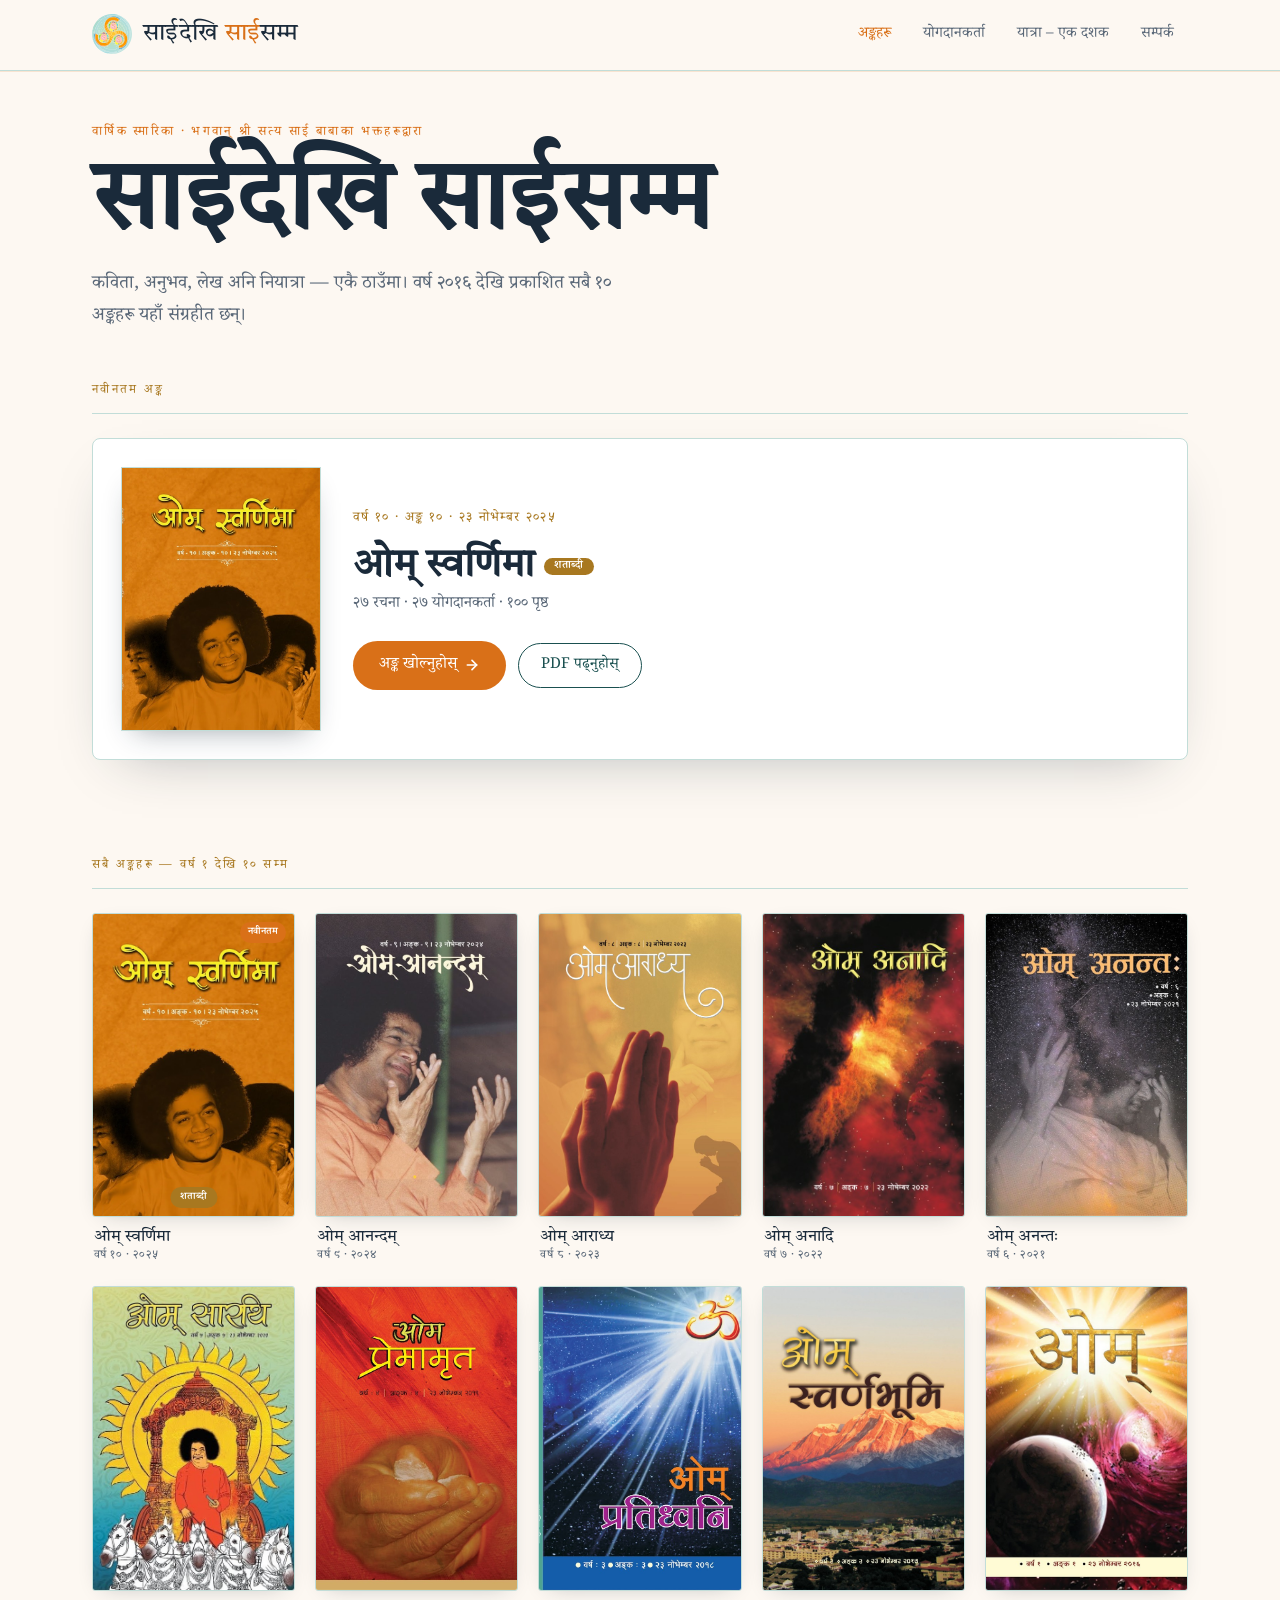
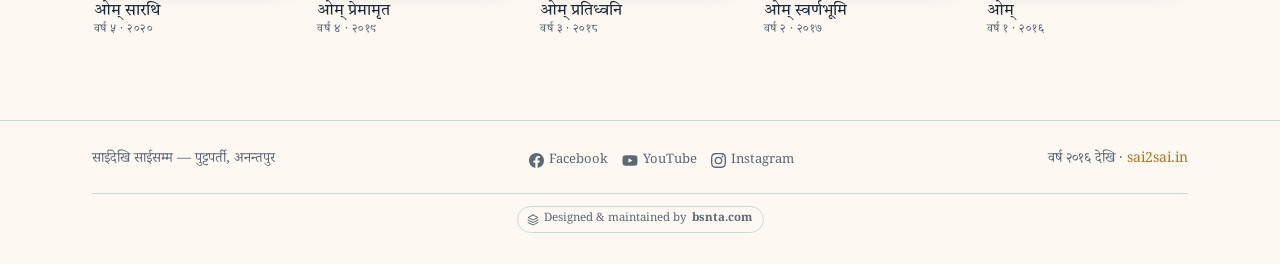
==== commit da631368: "Add apple-touch-icon for iOS home screen" ====
--- a/index.html
+++ b/index.html
@@ -15,6 +15,7 @@
 <meta name="description" content="साईदेखि साईसम्मको वार्षिक स्मारिका — भगवान् श्री सत्य साई बाबाका भक्तहरूका कविता, अनुभव, लेख अनि नियात्राको संग्रह। वर्ष २०१६ देखि प्रकाशित।"/>
 <title>साईदेखि साईसम्म · sai2sai</title>
 <link rel="icon" type="image/png" href="logo/sai2sai.png">
+<link rel="apple-touch-icon" href="logo/sai2sai.png">
 <link rel="preconnect" href="https://fonts.googleapis.com">
 <link rel="preconnect" href="https://fonts.gstatic.com" crossorigin>
 <link href="https://fonts.googleapis.com/css2?family=Tiro+Devanagari+Hindi:ital@0;1&family=Noto+Serif+Devanagari:wght@400;500;600;700&family=Fraunces:opsz,wght@9..144,500;9..144,600&display=swap" rel="stylesheet">
